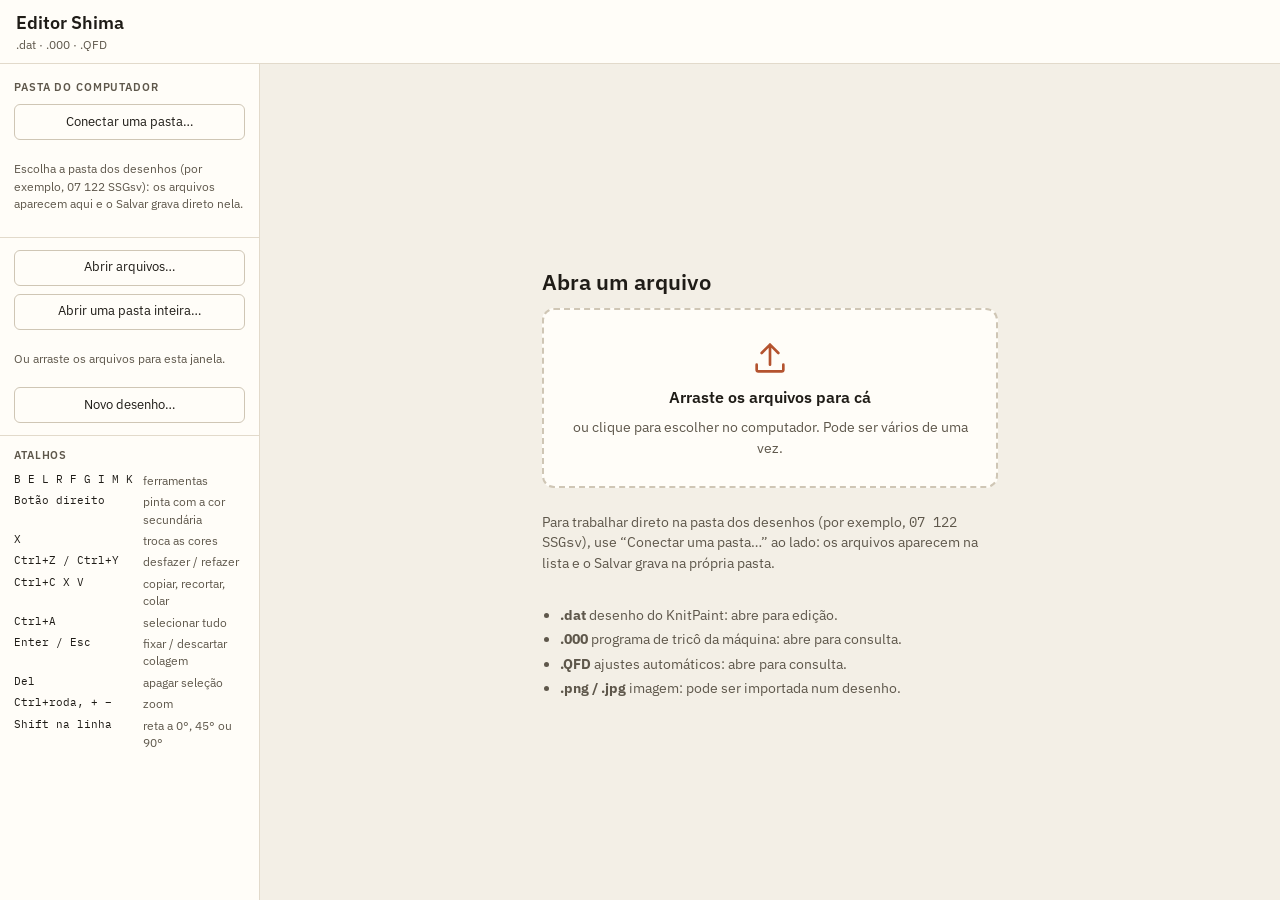
==== Editor Shima.html @ 0fc2a362 "Editor: gola V, frente do cardigã, erros no Verificar e o resto do protótipo - Gola V: a frente se d" ====
<!doctype html>
<!-- Gerado por simulador/gerar_editor_portatil.py a partir de simulador/static/editor.*. Não edite à mão. -->
<html lang="pt-BR">
<head>
<meta charset="utf-8">
<meta name="viewport" content="width=device-width, initial-scale=1">
<title>Editor Shima</title>
<link rel="preconnect" href="https://fonts.googleapis.com">
<link rel="stylesheet" href="https://fonts.googleapis.com/css2?family=IBM+Plex+Mono:wght@400;500&family=IBM+Plex+Sans:wght@400;500;600&display=swap">
<style>
:root {
  --bg: #F3EFE6;
  --card: #FFFDF8;
  --linha: #E2DACB;
  --tinta: #1F1C17;
  --suave: #5E574B;
  --faixa: #F6F2EA;
  --botao-borda: #CFC6B5;
  --destaque: #B4532F;
  --destaque-texto: #FFFFFF;
  --destaque-fundo: rgba(180, 83, 47, 0.12);
  --mesa: #2B2824;
  --erro: #9A3F2B;
  --ok: #3F7D4E;
  --marca: rgba(214, 140, 30, 0.45);
  --alerta: #94650A;
  color-scheme: light;
}

@media (prefers-color-scheme: dark) {
  :root:not([data-theme="light"]) {
    --bg: #161412;
    --card: #211E1B;
    --linha: #3A352F;
    --tinta: #F1ECE3;
    --suave: #B5AC9D;
    --faixa: #2A2622;
    --botao-borda: #4A443C;
    --destaque: #E0775E;
    --destaque-texto: #1A0F0B;
    --destaque-fundo: rgba(224, 119, 94, 0.16);
    --mesa: #0E0D0C;
    --erro: #F08A70;
    --ok: #6DBB7F;
    --marca: rgba(240, 180, 80, 0.4);
    --alerta: #F2C94C;
    color-scheme: dark;
  }
}

:root[data-theme="dark"] {
  --bg: #161412;
  --card: #211E1B;
  --linha: #3A352F;
  --tinta: #F1ECE3;
  --suave: #B5AC9D;
  --faixa: #2A2622;
  --botao-borda: #4A443C;
  --destaque: #E0775E;
  --destaque-texto: #1A0F0B;
  --destaque-fundo: rgba(224, 119, 94, 0.16);
  --mesa: #0E0D0C;
  --erro: #F08A70;
  --ok: #6DBB7F;
  --marca: rgba(240, 180, 80, 0.4);
  --alerta: #F2C94C;
  color-scheme: dark;
}

* { box-sizing: border-box; }

html, body { height: 100%; }

body {
  margin: 0;
  background: var(--bg);
  color: var(--tinta);
  font: 14px/1.45 "IBM Plex Sans", system-ui, sans-serif;
}

h1, h2, h3 { margin: 0; }
code, .mono { font-family: "IBM Plex Mono", ui-monospace, monospace; }
.suave { color: var(--suave); }
.pequeno { font-size: 12px; }
.escondido { position: absolute; width: 1px; height: 1px; opacity: 0; pointer-events: none; }
[hidden] { display: none !important; }

.app { display: flex; flex-direction: column; height: 100vh; min-height: 560px; }

/* ---------- topo ---------- */

.topo {
  display: flex;
  flex-wrap: wrap;
  align-items: center;
  gap: 12px 20px;
  padding: 10px 16px;
  background: var(--card);
  border-bottom: 1px solid var(--linha);
}
.marca { display: flex; flex-direction: column; }
.marca h1 { font-size: 18px; font-weight: 600; }
.marca .suave { font-size: 12px; }
.abas { display: flex; gap: 4px; flex: 1 1 320px; min-width: 0; overflow-x: auto; }
.aba { display: flex; align-items: stretch; border: 1px solid var(--linha); border-radius: 6px; background: var(--faixa); flex: 0 0 auto; }
.aba.ativa { background: var(--card); border-color: var(--destaque); box-shadow: inset 0 -2px 0 var(--destaque); }
.aba-nome, .aba-fechar { background: none; border: 0; color: inherit; font: inherit; cursor: pointer; }
.aba-nome { display: flex; align-items: center; gap: 6px; padding: 6px 4px 6px 10px; min-height: 36px; font-size: 13px; }
.aba-fechar { padding: 0 10px; font-size: 16px; color: var(--suave); border-radius: 0 6px 6px 0; }
.aba-fechar:hover { color: var(--erro); }
.modificado { color: var(--destaque); }
.acoes { display: flex; flex-wrap: wrap; gap: 6px; }
.link-simulador { color: var(--suave); }

/* ---------- botões e campos ---------- */

.botao {
  display: inline-flex;
  align-items: center;
  justify-content: center;
  gap: 6px;
  min-height: 36px;
  padding: 0 12px;
  background: var(--card);
  color: var(--tinta);
  border: 1px solid var(--botao-borda);
  border-radius: 6px;
  font: inherit;
  font-size: 13px;
  cursor: pointer;
  text-align: center;
}
.botao:hover:not(:disabled) { border-color: var(--tinta); }
.botao:disabled { opacity: 0.45; cursor: default; }
.botao.principal { background: var(--destaque); border-color: var(--destaque); color: var(--destaque-texto); font-weight: 600; }
.botao.largo { width: 100%; }
.botao.pequeno { min-height: 30px; padding: 0 8px; }
.botao.icone { width: 36px; padding: 0; font-size: 18px; }
.botao svg, .ferramenta svg, .botao.icone svg { width: 18px; height: 18px; fill: none; stroke: currentColor; stroke-width: 1.8; stroke-linecap: round; stroke-linejoin: round; }
:focus-visible { outline: 2px solid var(--destaque); outline-offset: 2px; }

input[type="number"], input[type="text"], select {
  min-height: 34px;
  padding: 0 8px;
  background: var(--card);
  color: var(--tinta);
  border: 1px solid var(--botao-borda);
  border-radius: 6px;
  font: inherit;
}
input[type="number"] { width: 100%; font-family: "IBM Plex Mono", monospace; }
input[type="color"] { width: 100%; height: 34px; padding: 2px; border: 1px solid var(--botao-borda); border-radius: 6px; background: var(--card); }
input[type="checkbox"] { width: 16px; height: 16px; accent-color: var(--destaque); }
.campo { display: flex; flex-direction: column; gap: 4px; font-size: 12px; color: var(--suave); flex: 1 1 0; min-width: 0; }
.campo-linha { flex: none; flex-direction: row; align-items: center; gap: 8px; margin: 2px 0; }
.campo-check { display: flex; align-items: center; gap: 8px; font-size: 13px; margin-top: 8px; }
.linha-campos { display: flex; gap: 8px; flex-wrap: wrap; }
.link { background: none; border: 0; padding: 0; color: var(--destaque); font: inherit; text-decoration: underline; cursor: pointer; }

/* ---------- corpo ---------- */

.corpo {
  flex: 1 1 auto;
  min-height: 0;
  display: grid;
  grid-template-columns: 260px minmax(0, 1fr);
}
.corpo.com-painel { grid-template-columns: 260px minmax(0, 1fr) 300px; }

.lateral, .painel {
  overflow-y: auto;
  background: var(--card);
  padding: 4px 0;
}
.lateral { border-right: 1px solid var(--linha); }
.painel { border-left: 1px solid var(--linha); }
.grupo { padding: 12px 14px; border-bottom: 1px solid var(--linha); display: flex; flex-direction: column; gap: 8px; }
.grupo:last-child { border-bottom: 0; }
.titulo-grupo { display: flex; align-items: center; justify-content: space-between; gap: 8px; }
.rotulo { font-size: 11px; font-weight: 600; letter-spacing: 0.08em; text-transform: uppercase; color: var(--suave); }
.rotulo .mono { text-transform: none; letter-spacing: 0; color: var(--tinta); }
.sub { font-size: 13px; font-weight: 600; margin-top: 8px; }

.lista-pasta { list-style: none; margin: 0; padding: 0; display: flex; flex-direction: column; gap: 2px; }
.arquivo {
  width: 100%;
  display: grid;
  grid-template-columns: auto minmax(0, 1fr);
  gap: 2px 8px;
  align-items: center;
  padding: 6px 8px;
  background: none;
  border: 1px solid transparent;
  border-radius: 6px;
  color: inherit;
  font: inherit;
  text-align: left;
  cursor: pointer;
}
.arquivo:hover { background: var(--faixa); }
.arquivo.ativo { background: var(--destaque-fundo); border-color: var(--destaque); }
.arquivo-nome { font-size: 12px; overflow-wrap: anywhere; }
.arquivo-tamanho { grid-column: 2; font-size: 11px; }
.tipo {
  font-size: 10px;
  font-weight: 600;
  text-transform: uppercase;
  letter-spacing: 0.05em;
  padding: 1px 6px;
  border-radius: 4px;
  background: var(--faixa);
  border: 1px solid var(--linha);
  color: var(--suave);
  white-space: nowrap;
}
.tipo-dat { color: var(--destaque); border-color: var(--destaque); }
.tipo-programa, .tipo-ajustes { color: var(--ok); border-color: var(--ok); }

.atalhos { display: grid; grid-template-columns: auto 1fr; gap: 4px 10px; margin: 0; font-size: 12px; }
.atalhos dt { font-family: "IBM Plex Mono", monospace; font-size: 11px; color: var(--tinta); }
.atalhos dd { margin: 0; color: var(--suave); }

.principal { min-width: 0; min-height: 0; display: flex; flex-direction: column; }

.vazio { margin: auto; max-width: 520px; padding: 32px; display: flex; flex-direction: column; gap: 10px; }
.vazio h2 { font-size: 22px; font-weight: 600; }
.formatos { margin: 8px 0 0; padding-left: 18px; display: flex; flex-direction: column; gap: 4px; }
.area-soltar {
  display: flex;
  flex-direction: column;
  align-items: center;
  justify-content: center;
  gap: 8px;
  min-height: 180px;
  padding: 24px;
  border: 2px dashed var(--botao-borda);
  border-radius: 12px;
  background: var(--card);
  color: var(--destaque);
  text-align: center;
  cursor: pointer;
}
.area-soltar:hover { border-color: var(--destaque); }
.area-soltar strong { color: var(--tinta); font-size: 16px; font-weight: 600; }

/* ---------- área de desenho ---------- */

.area-dat { flex: 1 1 auto; min-height: 0; display: flex; flex-direction: column; }
.barra {
  display: flex;
  flex-wrap: wrap;
  align-items: center;
  gap: 6px;
  padding: 8px 12px;
  background: var(--card);
  border-bottom: 1px solid var(--linha);
}
.ferramentas { display: flex; flex-wrap: wrap; gap: 2px; }
.ferramenta {
  width: 38px;
  height: 38px;
  display: inline-flex;
  align-items: center;
  justify-content: center;
  background: none;
  border: 1px solid transparent;
  border-radius: 6px;
  color: var(--suave);
  cursor: pointer;
}
.ferramenta:hover { color: var(--tinta); background: var(--faixa); }
.ferramenta[aria-pressed="true"] { color: var(--destaque); border-color: var(--destaque); background: var(--destaque-fundo); }
.ferramenta svg { width: 20px; height: 20px; }
.campo-barra { display: inline-flex; align-items: center; gap: 6px; font-size: 13px; color: var(--suave); }
.separador { width: 1px; height: 24px; background: var(--linha); margin: 0 4px; }

.area-janela { flex: 1 1 auto; min-height: 0; display: grid; grid-template-columns: 34px minmax(0, 1fr); grid-template-rows: minmax(0, 1fr) 18px; background: var(--faixa); }
.janela { position: relative; grid-column: 2; grid-row: 1; min-height: 0; min-width: 0; overflow: auto; background: var(--mesa); }
.regua { display: block; width: 100%; height: 100%; }
.regua-carreiras { grid-column: 1; grid-row: 1; border-right: 1px solid var(--linha); }
.regua-agulhas { grid-column: 2; grid-row: 2; border-top: 1px solid var(--linha); }
.regua-canto { grid-column: 1; grid-row: 2; }
.folha { position: relative; margin: 24px; box-shadow: 0 0 0 1px rgba(255, 255, 255, 0.18), 0 6px 24px rgba(0, 0, 0, 0.35); }
.folha::after { content: ""; position: absolute; right: -24px; bottom: -24px; width: 1px; height: 1px; }
#tela { display: block; image-rendering: pixelated; image-rendering: crisp-edges; cursor: crosshair; touch-action: none; }
#tela[data-ferramenta="selecao"] { cursor: default; }
#tela[data-ferramenta="conta-gotas"] { cursor: copy; }
.grade {
  position: absolute;
  inset: 0;
  pointer-events: none;
  background-image:
    linear-gradient(to right, rgba(0, 0, 0, 0.28) 1px, transparent 1px),
    linear-gradient(to bottom, rgba(0, 0, 0, 0.28) 1px, transparent 1px),
    linear-gradient(to right, rgba(0, 0, 0, 0.6) 1px, transparent 1px),
    linear-gradient(to bottom, rgba(0, 0, 0, 0.6) 1px, transparent 1px);
  background-position: left bottom; /* conta as carreiras de baixo para cima, como a máquina */
}
.caixa-selecao, .caixa-flutuante { position: absolute; pointer-events: none; }
.caixa-selecao {
  outline: 1px solid #FFFFFF;
  box-shadow: 0 0 0 1px #000000;
  background: rgba(255, 255, 255, 0.08);
  animation: piscar 1.2s steps(2) infinite;
}
.caixa-flutuante { outline: 2px dashed #FFD34D; box-shadow: 0 0 0 2px #000000; }
.simbolos { position: absolute; left: 0; top: 0; pointer-events: none; }
.contorno-linha { position: absolute; pointer-events: none; outline: 2px solid var(--destaque); box-shadow: 0 0 0 3px rgba(0, 0, 0, 0.55); }
#tela[data-ferramenta="carimbo"] { cursor: cell; }
@keyframes piscar { 50% { outline-color: #000000; box-shadow: 0 0 0 1px #FFFFFF; } }
@media (prefers-reduced-motion: reduce) { .caixa-selecao { animation: none; } }

.status {
  display: flex;
  flex-wrap: wrap;
  gap: 4px 18px;
  padding: 6px 12px;
  background: var(--card);
  border-top: 1px solid var(--linha);
  font-size: 12px;
  color: var(--suave);
}
.status-direita { margin-left: auto; }

/* ---------- painel de cores ---------- */

.cores-atuais { display: flex; align-items: center; justify-content: space-between; gap: 8px; }
.cor-atual { display: flex; align-items: center; gap: 8px; }
.amostra { display: inline-block; width: 18px; height: 18px; border-radius: 4px; border: 1px solid var(--botao-borda); flex: 0 0 auto; }
.amostra.grande { width: 34px; height: 34px; border: 2px solid var(--tinta); }
.cores-uso { list-style: none; margin: 0; padding: 0; display: flex; flex-direction: column; gap: 1px; max-height: 280px; overflow-y: auto; }
.cor-uso {
  width: 100%;
  display: grid;
  grid-template-columns: auto 32px 1fr auto;
  align-items: center;
  gap: 8px;
  padding: 4px 6px;
  background: none;
  border: 1px solid transparent;
  border-radius: 6px;
  color: inherit;
  font: inherit;
  font-size: 12px;
  cursor: pointer;
  text-align: left;
}
.cor-uso:hover { background: var(--faixa); }
.cor-uso.primaria { border-color: var(--destaque); background: var(--destaque-fundo); }
.cor-uso.secundaria { border-style: dashed; border-color: var(--suave); }
.cor-uso .numero { font-weight: 500; }
.cor-uso .contagem { color: var(--suave); }
.cor-uso { grid-template-columns: auto 32px minmax(0, 1fr) auto; }
.nome-cor { overflow: hidden; text-overflow: ellipsis; white-space: nowrap; }
.nome-cor.sugestao { color: var(--suave); font-style: italic; }
.lista-opcoes { display: flex; flex-direction: column; gap: 8px; }
.tabela-opcoes { font-size: 12px; }
.tabela-opcoes caption { text-align: left; font-size: 11px; font-weight: 600; color: var(--suave); padding-bottom: 2px; }
.tabela-opcoes th, .tabela-opcoes td { padding: 3px 6px; }
.paleta-completa summary { cursor: pointer; font-size: 13px; padding: 4px 0; }
.grade-paleta { display: grid; grid-template-columns: repeat(16, minmax(0, 1fr)); gap: 1px; margin-top: 6px; }
.celula-paleta { aspect-ratio: 1; border: 0; padding: 0; border-radius: 1px; cursor: pointer; opacity: 0.55; }
.celula-paleta.usada { opacity: 1; }
.celula-paleta.primaria { outline: 2px solid var(--tinta); outline-offset: 1px; position: relative; z-index: 1; opacity: 1; }
.botoes-grade { display: grid; grid-template-columns: repeat(2, minmax(0, 1fr)); gap: 6px; }
.info { display: grid; grid-template-columns: auto 1fr; gap: 4px 12px; margin: 4px 0 0; font-size: 12px; }
.info dt { color: var(--suave); }
.info dd { margin: 0; overflow-wrap: anywhere; }
.info.grande { font-size: 14px; gap: 8px 20px; max-width: 640px; }

/* ---------- inspetor ---------- */

.inspetor { flex: 1 1 auto; min-height: 0; overflow: auto; padding: 20px 24px; display: flex; flex-direction: column; gap: 14px; }
.inspetor > * { flex-shrink: 0; }
.cabecalho-inspetor { display: flex; flex-direction: column; gap: 4px; }
.cabecalho-inspetor h2 { font-size: 18px; font-weight: 500; }
.guias { display: flex; flex-wrap: wrap; gap: 4px; border-bottom: 1px solid var(--linha); }
.guia {
  min-height: 38px;
  padding: 0 14px;
  background: none;
  border: 0;
  border-bottom: 2px solid transparent;
  color: var(--suave);
  font: inherit;
  cursor: pointer;
}
.guia[aria-selected="true"] { color: var(--tinta); border-bottom-color: var(--destaque); font-weight: 500; }
.tabela-rolavel { overflow: auto; max-height: 420px; border: 1px solid var(--linha); border-radius: 6px; background: var(--card); }
.tabela-rolavel.alta { max-height: 62vh; }
.tabela { border-collapse: collapse; width: 100%; font-size: 13px; }
.tabela th, .tabela td { padding: 5px 10px; text-align: left; border-bottom: 1px solid var(--linha); vertical-align: top; }
.tabela thead th { position: sticky; top: 0; background: var(--faixa); font-size: 12px; color: var(--suave); font-weight: 600; z-index: 1; }
.tabela tbody th { color: var(--suave); font-weight: 400; }
.tabela tr.selecionada td, .tabela tr.selecionada th { background: var(--destaque-fundo); }
.tabela tr.diferente th { color: var(--destaque); font-weight: 600; }
.tabela-hex { font-size: 12px; }
.tabela-hex td.hex { white-space: nowrap; }
.tabela-hex td.texto { white-space: pre; color: var(--suave); }
mark { background: var(--marca); color: inherit; border-radius: 2px; }
.previa { overflow: auto; background: var(--mesa); padding: 16px; border-radius: 6px; }
.previa img { display: block; max-width: none; image-rendering: pixelated; }
.acoes-inspetor { display: flex; gap: 8px; }

/* ---------- diálogos e avisos ---------- */

dialog { border: 1px solid var(--linha); border-radius: 10px; padding: 0; background: var(--card); color: var(--tinta); max-width: min(520px, calc(100vw - 32px)); }
dialog::backdrop { background: rgba(0, 0, 0, 0.45); }
.dialogo { display: flex; flex-direction: column; gap: 12px; padding: 20px; }
.dialogo h2 { font-size: 18px; font-weight: 600; }
.botoes-dialogo { display: flex; flex-wrap: wrap; justify-content: flex-end; align-items: center; gap: 8px; margin-top: 4px; }
.etapa-dialogo { margin-right: auto; font-size: 12px; color: var(--suave); }
.num-etapa { display: inline-flex; align-items: center; justify-content: center; min-width: 18px; height: 18px; margin-right: 6px; padding: 0 4px; border-radius: 9px; background: var(--faixa); border: 1px solid var(--botao-borda); font-size: 10px; font-weight: 600; vertical-align: 1px; }
.texto-dialogo { margin: 0; font-size: 15px; max-width: 46ch; }

/* ---------- recursos para desenvolver o modelo ---------- */

dialog.largo { width: min(1040px, calc(100vw - 32px)); max-width: min(1040px, calc(100vw - 32px)); max-height: calc(100vh - 32px); }
dialog.largo .dialogo { max-height: calc(100vh - 34px); overflow: auto; }
.colunas-dialogo { display: grid; grid-template-columns: minmax(0, 1fr) minmax(0, 1fr); gap: 16px 24px; align-items: start; }
.colunas-dialogo.colunas-estreita { grid-template-columns: minmax(0, 260px) minmax(0, 1fr); }
.colunas-dialogo.colunas-agulhas { grid-template-columns: minmax(0, 0.85fr) minmax(0, 1.15fr); }
#verificar-agulhas { max-width: 660px; aspect-ratio: 660 / 356; }
.coluna { display: flex; flex-direction: column; gap: 10px; min-width: 0; }
.coluna > .sub:first-child { margin-top: 0; }
.campo-curto { max-width: 360px; }
textarea { min-height: 64px; padding: 6px 8px; background: var(--card); color: var(--tinta); border: 1px solid var(--botao-borda); border-radius: 6px; font: inherit; font-family: "IBM Plex Mono", monospace; resize: vertical; }
details > summary { cursor: pointer; }
.quadro { background: var(--mesa); border-radius: 8px; padding: 10px; overflow: auto; max-height: 56vh; }
.quadro.alto { max-height: 64vh; }
.quadro canvas { display: block; margin: 0 auto; image-rendering: pixelated; image-rendering: crisp-edges; }
.controles { display: flex; flex-wrap: wrap; align-items: center; gap: 6px; }
.legenda { list-style: none; margin: 0; padding: 0; display: flex; flex-wrap: wrap; gap: 4px 14px; font-size: 12px; color: var(--suave); }
.legenda li { display: inline-flex; align-items: center; gap: 6px; }
.legenda .amostra { width: 12px; height: 12px; border-radius: 3px; }

.chips { display: flex; flex-wrap: wrap; gap: 4px; }
.chip {
  min-height: 30px;
  padding: 0 10px;
  background: var(--card);
  color: var(--suave);
  border: 1px solid var(--botao-borda);
  border-radius: 15px;
  font: inherit;
  font-size: 12px;
  cursor: pointer;
}
.chip:hover { color: var(--tinta); border-color: var(--tinta); }
.chip[aria-pressed="true"] { color: var(--destaque); border-color: var(--destaque); background: var(--destaque-fundo); }

.motivos { display: grid; grid-template-columns: repeat(2, minmax(0, 1fr)); gap: 6px; }
.item-motivo { position: relative; display: flex; min-width: 0; }
.motivo {
  flex: 1 1 auto;
  display: flex;
  flex-direction: column;
  align-items: center;
  gap: 4px;
  padding: 8px 6px 6px;
  background: var(--faixa);
  border: 1px solid var(--linha);
  border-radius: 8px;
  color: inherit;
  font: inherit;
  font-size: 12px;
  cursor: pointer;
  min-width: 0;
}
.motivo:hover { border-color: var(--tinta); }
.motivo[aria-pressed="true"] { border-color: var(--destaque); background: var(--destaque-fundo); }
.motivo canvas { display: block; max-width: 100%; image-rendering: pixelated; image-rendering: crisp-edges; }
.motivo .nome-motivo { max-width: 100%; overflow: hidden; text-overflow: ellipsis; white-space: nowrap; }
.motivo .tamanho-motivo { max-width: 100%; font-size: 11px; color: var(--suave); text-align: center; overflow-wrap: anywhere; }
.apagar-motivo { position: absolute; top: 2px; right: 2px; width: 24px; height: 24px; border: 0; border-radius: 4px; background: none; color: var(--suave); font-size: 15px; cursor: pointer; }
.apagar-motivo:hover { color: var(--erro); background: var(--card); }
.lista-simbolos { list-style: none; margin: 6px 0 0; padding: 0; display: grid; grid-template-columns: repeat(2, minmax(0, 1fr)); gap: 4px 8px; font-size: 12px; }
.lista-simbolos li { display: flex; align-items: center; gap: 6px; }
.lista-simbolos canvas { flex: 0 0 auto; border-radius: 3px; }

.uma-linha { display: flex; flex-direction: column; gap: 8px; }
.faixas { list-style: none; margin: 0; padding: 0; display: flex; flex-direction: column; gap: 2px; max-height: 220px; overflow-y: auto; border: 1px solid var(--linha); border-radius: 6px; }
.faixa {
  width: 100%;
  display: flex;
  justify-content: space-between;
  gap: 8px;
  padding: 5px 8px;
  background: none;
  border: 0;
  border-bottom: 1px solid var(--linha);
  color: inherit;
  font: inherit;
  font-size: 12px;
  text-align: left;
  cursor: pointer;
}
.faixas li:last-child .faixa { border-bottom: 0; }
.faixa:hover { background: var(--faixa); }
.faixa.escolhida { background: var(--destaque-fundo); }
.faixa .valor-faixa { font-family: "IBM Plex Mono", monospace; color: var(--tinta); font-weight: 500; text-align: right; }
.faixas .vazio-faixas { padding: 6px 8px; font-size: 12px; color: var(--suave); }
.pintar-linha { display: flex; flex-direction: column; gap: 8px; }

.medidas { display: flex; flex-direction: column; gap: 6px; }
.medida { display: grid; grid-template-columns: minmax(0, 1fr) 96px; align-items: center; gap: 4px 10px; font-size: 13px; }
.medida .pontos { grid-column: 1 / -1; font-size: 11px; color: var(--suave); margin-top: -4px; }
.passos { margin: 0; padding-left: 20px; display: flex; flex-direction: column; gap: 6px; font-size: 13px; }
.passos .onde { font-family: "IBM Plex Mono", monospace; font-size: 12px; color: var(--suave); }
.passos .passo-aviso { color: var(--erro); }
.codigos-forma .campo { flex: 1 1 120px; }
.campos-forma { display: grid; grid-template-columns: repeat(2, minmax(0, 1fr)); gap: 8px; }
.campos-forma .unidade { font-size: 11px; color: var(--suave); }
.campos-forma .ajustado input { border-color: var(--destaque); background: var(--destaque-fundo); }

.campos-gerar { display: flex; flex-direction: column; gap: 8px; }
.resultado { display: flex; flex-direction: column; gap: 6px; font-size: 13px; }
.resultado p { margin: 0; }
.cores-area { display: flex; flex-wrap: wrap; gap: 4px 10px; font-size: 12px; }
.cores-area span { display: inline-flex; align-items: center; gap: 4px; }
.alerta { color: var(--erro); font-weight: 500; }
.ok-texto { color: var(--ok); font-weight: 500; }

.itens-verificacao { list-style: none; margin: 0; padding: 0; display: flex; flex-direction: column; gap: 8px; max-height: 54vh; overflow-y: auto; }
.item-verificacao { display: flex; flex-direction: column; gap: 4px; padding: 8px 10px; background: var(--faixa); border: 1px solid var(--linha); border-left: 4px solid var(--suave); border-radius: 6px; font-size: 13px; }
.item-verificacao p { margin: 0; }
.item-verificacao .nivel { font-size: 10px; font-weight: 600; letter-spacing: 0.08em; color: var(--suave); }
.item-verificacao.nivel-erro { border-left-color: var(--erro); }
.item-verificacao.nivel-erro .nivel { color: var(--erro); }
.item-verificacao.nivel-aviso { border-left-color: var(--alerta); }
.item-verificacao.nivel-aviso .nivel { color: var(--alerta); }
.item-verificacao.nivel-info { border-left-color: var(--ok); }
.item-verificacao.nivel-info .nivel { color: var(--ok); }
.item-verificacao .onde { font-family: "IBM Plex Mono", monospace; font-size: 12px; color: var(--suave); }
.item-verificacao .controles { margin-top: 2px; }

.fios { display: flex; flex-direction: column; gap: 6px; }
.fio { display: grid; grid-template-columns: 52px minmax(0, 1fr); align-items: center; gap: 8px; font-size: 13px; }
.campos-ficha { display: grid; grid-template-columns: repeat(2, minmax(0, 1fr)); gap: 8px; }
.tabela-pecas td, .tabela-pecas th { font-size: 12px; }

/* processamento, pacotes, esquema e o resto do que veio do protótipo */
.colunas-dialogo.colunas-passos { grid-template-columns: minmax(0, 210px) minmax(0, 1fr); }
.passos-processamento { list-style: none; margin: 0; padding: 0; display: flex; flex-direction: column; gap: 4px; }
.passo-proc {
  width: 100%;
  display: grid;
  grid-template-columns: 26px minmax(0, 1fr);
  gap: 0 8px;
  align-items: center;
  padding: 6px 8px;
  background: none;
  border: 1px solid var(--linha);
  border-radius: 8px;
  color: inherit;
  font: inherit;
  text-align: left;
  cursor: pointer;
}
.passo-proc:hover { border-color: var(--tinta); }
.passo-proc[aria-current="step"] { border-color: var(--destaque); background: var(--destaque-fundo); }
.marca-passo { grid-row: span 2; width: 24px; height: 24px; display: inline-flex; align-items: center; justify-content: center; border-radius: 12px; background: var(--faixa); border: 1px solid var(--botao-borda); font-size: 11px; font-weight: 600; }
.passo-proc.ok .marca-passo { background: var(--ok); border-color: var(--ok); color: #FFFFFF; }
.passo-proc.falta .marca-passo { background: var(--alerta); border-color: var(--alerta); color: #FFFFFF; }
.passo-proc.rodando .marca-passo { background: var(--destaque); border-color: var(--destaque); color: var(--destaque-texto); }
.nome-passo { font-size: 13px; font-weight: 500; }
.info-passo { font-size: 11px; color: var(--suave); }
.conteudo-passo { display: flex; flex-direction: column; gap: 8px; }
.tabela input[type="text"], .tabela input[type="number"], .tabela select { min-height: 30px; width: 100%; min-width: 56px; }
.tabela input[type="color"] { height: 30px; min-width: 44px; }
.tabela-rolavel.baixa { max-height: 220px; }
.log-processamento { list-style: none; margin: 0; padding: 8px 10px; display: flex; flex-direction: column; gap: 2px; background: var(--faixa); border: 1px solid var(--linha); border-radius: 6px; font-family: "IBM Plex Mono", monospace; font-size: 12px; }
.log-processamento .ok-texto, .log-processamento .alerta { font-weight: 500; }
#processar-conteudo .falta { border-color: var(--alerta); box-shadow: inset 0 0 0 1px var(--alerta); }
.barra-progresso { height: 8px; background: var(--faixa); border: 1px solid var(--linha); border-radius: 4px; overflow: hidden; }
.barra-progresso span { display: block; height: 100%; background: var(--destaque); transition: width 0.15s linear; }
@media (prefers-reduced-motion: reduce) { .barra-progresso span { transition: none; } }
.onde-usado { display: inline-block; white-space: nowrap; }

.todas-linhas { display: flex; flex-direction: column; gap: 3px; }
.todas-linhas .grupo-linhas { display: grid; grid-template-columns: 18px repeat(10, minmax(0, 1fr)); gap: 2px; align-items: center; }
.todas-linhas .lado { font-family: "IBM Plex Mono", monospace; font-size: 11px; color: var(--suave); }
.linha-op {
  position: relative;
  min-height: 26px;
  padding: 0;
  background: var(--card);
  border: 1px solid var(--linha);
  border-radius: 4px;
  color: var(--suave);
  font: inherit;
  font-family: "IBM Plex Mono", monospace;
  font-size: 11px;
  cursor: pointer;
}
.linha-op:disabled { opacity: 0.35; cursor: default; }
.linha-op.usada { color: var(--tinta); font-weight: 600; }
.linha-op.usada::after { content: ""; position: absolute; top: 2px; right: 2px; width: 5px; height: 5px; border-radius: 3px; background: var(--destaque); }
.linha-op[aria-pressed="true"] { border-color: var(--destaque); background: var(--destaque-fundo); color: var(--destaque); }

.esquema { margin: 0; display: flex; flex-direction: column; gap: 6px; }
.esquema svg { display: block; width: 100%; max-width: 440px; height: auto; max-height: 380px; margin: 0 auto; }
.esquema .contorno { fill: var(--faixa); stroke: var(--destaque); stroke-width: 2; stroke-linejoin: round; }
.esquema .cota { stroke: var(--suave); stroke-width: 1; }
.esquema .linha-barra { stroke: var(--suave); stroke-width: 1; stroke-dasharray: 4 4; }
.esquema .contorno-espelho { fill: none; stroke: var(--suave); stroke-width: 1.5; stroke-dasharray: 5 4; stroke-linejoin: round; }
.esquema .linha-abertura { stroke: var(--destaque); stroke-width: 1.5; stroke-dasharray: 6 3; }
.esquema text.pequeno { font-size: 11px; }
.esquema text.suave { fill: var(--suave); }
.dica-estilo { margin: 0; padding: 8px 10px; background: var(--destaque-fundo); border-left: 3px solid var(--destaque); border-radius: 4px; font-size: 13px; line-height: 1.5; }
.arquivos-programa { list-style: none; margin: 0; padding: 0; display: flex; flex-direction: column; gap: 6px; }
.arquivos-programa li { display: flex; flex-wrap: wrap; align-items: baseline; gap: 4px 10px; padding: 6px 8px; background: var(--faixa); border: 1px solid var(--linha); border-radius: 6px; font-size: 13px; }
.etiqueta-arquivo { font-size: 10px; font-weight: 600; letter-spacing: 0.08em; color: var(--ok); }
.etiqueta-arquivo.tipo-ajustes { color: var(--destaque); }
.esquema text { fill: var(--tinta); font-family: "IBM Plex Mono", monospace; font-size: 13px; }
.esquema text.destaque { fill: var(--destaque); }

.passo-forma { width: 100%; padding: 4px 6px; margin-left: -6px; background: none; border: 1px solid transparent; border-radius: 6px; color: inherit; font: inherit; text-align: left; cursor: pointer; }
.passo-forma:hover { border-color: var(--linha); }
.passo-forma[aria-pressed="true"] { border-color: var(--destaque); background: var(--destaque-fundo); }

.variantes { display: grid; grid-template-columns: repeat(2, minmax(0, 1fr)); gap: 6px; }
.item-variante { position: relative; display: flex; min-width: 0; }
.variante { flex: 1 1 auto; display: flex; flex-direction: column; align-items: flex-start; gap: 4px; padding: 6px 8px; background: var(--faixa); border: 1px solid var(--linha); border-radius: 8px; color: inherit; font: inherit; font-size: 12px; text-align: left; cursor: pointer; min-width: 0; }
.variante:hover { border-color: var(--tinta); }
.variante .amostras { display: flex; gap: 3px; }
.variante .amostras span { width: 16px; height: 16px; border-radius: 3px; border: 1px solid var(--botao-borda); }

.lista-arquivos, .checklist { list-style: none; margin: 0; padding: 0; display: flex; flex-direction: column; gap: 4px; font-size: 13px; }
.lista-arquivos label { display: grid; grid-template-columns: auto minmax(0, 1fr) auto; gap: 8px; align-items: center; }
.lista-arquivos .nome-arquivo { overflow-wrap: anywhere; }
.checklist li { display: grid; grid-template-columns: 22px minmax(0, 1fr) auto; gap: 8px; align-items: center; padding: 6px 8px; background: var(--faixa); border: 1px solid var(--linha); border-radius: 6px; }
.checklist .marca-check { width: 20px; height: 20px; display: inline-flex; align-items: center; justify-content: center; border-radius: 10px; font-size: 11px; font-weight: 600; background: var(--card); border: 1px solid var(--botao-borda); }
.checklist li.ok .marca-check { background: var(--ok); border-color: var(--ok); color: #FFFFFF; }
.checklist li.pendente .marca-check { background: var(--alerta); border-color: var(--alerta); color: #FFFFFF; }
.checklist small { display: block; color: var(--suave); font-size: 11px; }
.acoes-check { display: flex; flex-direction: column; align-items: flex-end; gap: 4px; }
.marca-manual { display: inline-flex; align-items: center; gap: 4px; font-size: 12px; color: var(--suave); cursor: pointer; white-space: nowrap; }
.celula-cor { display: inline-flex; align-items: center; gap: 6px; }
.nota-arquivo { margin: 0; padding: 10px 12px; background: var(--faixa); border: 1px solid var(--linha); border-radius: 8px; font-size: 13px; line-height: 1.5; }
.lista-trechos { display: flex; flex-direction: column; gap: 4px; }
.trecho { display: grid; grid-template-columns: 12px minmax(0, 1fr); gap: 2px 8px; align-items: center; width: 100%; padding: 6px 8px; background: none; border: 1px solid var(--linha); border-radius: 8px; color: inherit; font: inherit; text-align: left; cursor: pointer; }
.trecho:hover { border-color: var(--tinta); }
.trecho[aria-pressed="true"] { border-color: var(--destaque); background: var(--destaque-fundo); }
.trecho .amostra { width: 12px; height: 12px; border-radius: 3px; }
.trecho .titulo-trecho { display: flex; justify-content: space-between; gap: 6px; font-size: 13px; font-weight: 500; }
.trecho .titulo-trecho .mono { font-size: 12px; font-weight: 400; color: var(--suave); }
.trecho .codigos-trecho { grid-column: 2; font-size: 12px; color: var(--suave); }
[data-fio] .amostra { width: 12px; height: 12px; vertical-align: -1px; margin-left: 4px; }
[data-fio] .amostra:not([style]) { display: none; }
.link-linha { padding: 0; background: none; border: 0; color: var(--destaque); font: inherit; text-decoration: underline dotted; text-underline-offset: 2px; cursor: pointer; }
.ponto-guia { display: inline-block; width: 10px; height: 10px; border-radius: 5px; margin-right: 6px; vertical-align: middle; }

.aviso {
  position: fixed;
  right: 16px;
  bottom: 16px;
  max-width: min(440px, calc(100vw - 32px));
  padding: 10px 14px;
  background: var(--tinta);
  color: var(--bg);
  border-radius: 8px;
  box-shadow: 0 6px 24px rgba(0, 0, 0, 0.3);
  z-index: 10;
}
.aviso.erro { background: var(--erro); color: #FFFFFF; }
.soltar {
  position: fixed;
  inset: 0;
  display: flex;
  align-items: center;
  justify-content: center;
  background: rgba(0, 0, 0, 0.5);
  z-index: 20;
  pointer-events: none;
}
.soltar span { padding: 18px 28px; border: 2px dashed #FFFFFF; border-radius: 12px; color: #FFFFFF; font-size: 18px; }

/* ---------- telas menores ---------- */

@media (max-width: 1100px) {
  .corpo, .corpo.com-painel { grid-template-columns: 220px minmax(0, 1fr); }
  .painel { grid-column: 1 / -1; border-left: 0; border-top: 1px solid var(--linha); max-height: 40vh; }
}

@media (max-width: 760px) {
  .colunas-dialogo, .colunas-dialogo.colunas-estreita, .colunas-dialogo.colunas-agulhas, .colunas-dialogo.colunas-passos { grid-template-columns: minmax(0, 1fr); }
  .campos-ficha { grid-template-columns: minmax(0, 1fr); }
  .passos-processamento { display: grid; grid-template-columns: repeat(2, minmax(0, 1fr)); }
}

@media (max-width: 720px) {
  .app { height: auto; min-height: 100vh; }
  .corpo, .corpo.com-painel { display: flex; flex-direction: column; }
  .lateral { border-right: 0; border-bottom: 1px solid var(--linha); max-height: none; }
  .ajuda { display: none; }
  .area-janela { min-height: 60vh; }
  .painel { max-height: none; }
}
</style>
</head>
<body>
<div class="app">

<header class="topo">
  <div class="marca">
    <h1>Editor Shima</h1>
    <span class="suave">.dat · .000 · .QFD</span>
  </div>
  <nav class="abas" id="abas" aria-label="Arquivos abertos"></nav>
  <div class="acoes" id="acoes-dat" hidden>
    <button type="button" class="botao principal" id="btn-salvar" title="Ctrl+S">Salvar</button>
    <button type="button" class="botao" id="btn-salvar-como">Salvar como…</button>
    <button type="button" class="botao" id="btn-baixar">Baixar .dat</button>
    <button type="button" class="botao" id="btn-png">Exportar PNG</button>
  </div>
</header>

<div class="corpo">

<aside class="lateral" aria-label="Arquivos">
  <section class="grupo" id="grupo-pasta" hidden>
    <div class="titulo-grupo">
      <h2 class="rotulo">Pasta <span id="nome-pasta" class="mono"></span></h2>
      <button type="button" class="botao pequeno" id="btn-atualizar-pasta" aria-label="Atualizar a lista da pasta" title="Atualizar">
        <svg width="16" height="16" viewBox="0 0 24 24" fill="none" stroke="currentColor" stroke-width="2" stroke-linecap="round" stroke-linejoin="round" aria-hidden="true"><path d="M20 11a8 8 0 10-2.3 5.7M20 4v7h-7"/></svg>
      </button>
    </div>
    <ul class="lista-pasta" id="lista-pasta"></ul>
    <button type="button" class="botao largo" id="btn-abrir-todos">Abrir todos</button>
  </section>

  <section class="grupo" id="grupo-conectar">
    <h2 class="rotulo">Pasta do computador</h2>
    <button type="button" class="botao largo principal" id="btn-reconectar-pasta" hidden>Reconectar a pasta</button>
    <button type="button" class="botao largo" id="btn-conectar-pasta" hidden>Conectar uma pasta…</button>
    <p class="suave pequeno" id="texto-conectar"></p>
  </section>

  <section class="grupo">
    <label class="botao largo" for="entrada-arquivo">Abrir arquivos…</label>
    <input type="file" id="entrada-arquivo" class="escondido" multiple>
    <label class="botao largo" for="entrada-pasta">Abrir uma pasta inteira…</label>
    <input type="file" id="entrada-pasta" class="escondido" webkitdirectory multiple>
    <p class="suave pequeno">Ou arraste os arquivos para esta janela.</p>
    <button type="button" class="botao largo" id="btn-novo">Novo desenho…</button>
  </section>

  <section class="grupo ajuda">
    <h2 class="rotulo">Atalhos</h2>
    <dl class="atalhos">
      <dt>B E L R F G I M K</dt><dd>ferramentas</dd>
      <dt>Botão direito</dt><dd>pinta com a cor secundária</dd>
      <dt>X</dt><dd>troca as cores</dd>
      <dt>Ctrl+Z / Ctrl+Y</dt><dd>desfazer / refazer</dd>
      <dt>Ctrl+C X V</dt><dd>copiar, recortar, colar</dd>
      <dt>Ctrl+A</dt><dd>selecionar tudo</dd>
      <dt>Enter / Esc</dt><dd>fixar / descartar colagem</dd>
      <dt>Del</dt><dd>apagar seleção</dd>
      <dt>Ctrl+roda, + −</dt><dd>zoom</dd>
      <dt>Shift na linha</dt><dd>reta a 0°, 45° ou 90°</dd>
    </dl>
  </section>
</aside>

<main class="principal" id="principal">
  <div class="vazio" id="vazio">
    <h2>Abra um arquivo</h2>
    <label class="area-soltar" for="entrada-arquivo">
      <svg width="40" height="40" viewBox="0 0 24 24" fill="none" stroke="currentColor" stroke-width="1.6" stroke-linecap="round" stroke-linejoin="round" aria-hidden="true"><path d="M12 16V4M7 9l5-5 5 5M4 16v3a1 1 0 001 1h14a1 1 0 001-1v-3"/></svg>
      <strong>Arraste os arquivos para cá</strong>
      <span class="suave">ou clique para escolher no computador. Pode ser vários de uma vez.</span>
    </label>
    <p class="suave">Para trabalhar direto na pasta dos desenhos (por exemplo, <span class="mono">07 122 SSGsv</span>), use “Conectar uma pasta…” ao lado: os arquivos aparecem na lista e o Salvar grava na própria pasta.</p>
    <ul class="suave formatos">
      <li><strong>.dat</strong> desenho do KnitPaint: abre para edição.</li>
      <li><strong>.000</strong> programa de tricô da máquina: abre para consulta.</li>
      <li><strong>.QFD</strong> ajustes automáticos: abre para consulta.</li>
      <li><strong>.png / .jpg</strong> imagem: pode ser importada num desenho.</li>
    </ul>
  </div>

  <div class="area-dat" id="area-dat" hidden>
    <div class="barra" role="toolbar" aria-label="Ferramentas de desenho">
      <div class="ferramentas" id="ferramentas">
        <button type="button" class="ferramenta" data-ferramenta="lapis" aria-label="Lápis (B)" title="Lápis (B)"><svg viewBox="0 0 24 24" aria-hidden="true"><path d="M4 20l4-1L19 8l-3-3L5 16l-1 4zM14 7l3 3"/></svg></button>
        <button type="button" class="ferramenta" data-ferramenta="borracha" aria-label="Borracha (E)" title="Borracha: pinta com a cor de fundo (E)"><svg viewBox="0 0 24 24" aria-hidden="true"><path d="M8 20h12M4.5 15.5l9-9 6 6-7.5 7.5H9l-4.5-4.5z"/></svg></button>
        <button type="button" class="ferramenta" data-ferramenta="linha" aria-label="Linha (L)" title="Linha (L) — Shift trava o ângulo"><svg viewBox="0 0 24 24" aria-hidden="true"><path d="M5 19L19 5"/></svg></button>
        <button type="button" class="ferramenta" data-ferramenta="retangulo" aria-label="Retângulo (R)" title="Retângulo (R)"><svg viewBox="0 0 24 24" aria-hidden="true"><path d="M4 6h16v12H4z"/></svg></button>
        <button type="button" class="ferramenta" data-ferramenta="retangulo-cheio" aria-label="Retângulo cheio (F)" title="Retângulo cheio (F)"><svg viewBox="0 0 24 24" aria-hidden="true"><path d="M4 6h16v12H4z" fill="currentColor"/></svg></button>
        <button type="button" class="ferramenta" data-ferramenta="balde" aria-label="Balde de tinta (G)" title="Balde de tinta (G)"><svg viewBox="0 0 24 24" aria-hidden="true"><path d="M5 11l7-7 7 7-7 7-7-7zM5 11h14M20 16c0 1.7-.8 3-1.5 3S17 17.7 17 16s1.5-3 1.5-3 1.5 1.3 1.5 3z"/></svg></button>
        <button type="button" class="ferramenta" data-ferramenta="conta-gotas" aria-label="Conta-gotas (I)" title="Conta-gotas (I)"><svg viewBox="0 0 24 24" aria-hidden="true"><path d="M14.5 4.5l5 5-2.5 1-8 8H6v-3l8-8 .5-3zM12 8l4 4"/></svg></button>
        <button type="button" class="ferramenta" data-ferramenta="selecao" aria-label="Seleção (M)" title="Seleção (M) — arraste dentro dela para mover"><svg viewBox="0 0 24 24" aria-hidden="true"><path d="M4 8V4h4M16 4h4v4M20 16v4h-4M8 20H4v-4" /></svg></button>
        <button type="button" class="ferramenta" data-ferramenta="carimbo" aria-label="Carimbo de ponto (K)" title="Carimbo de ponto (K): põe o motivo da biblioteca com o canto de baixo à esquerda no clique"><svg viewBox="0 0 24 24" aria-hidden="true"><path d="M9 3h6v6l3 3v3H6v-3l3-3zM5 19h14v2H5z"/></svg></button>
      </div>
      <label class="campo-barra">Pincel
        <select id="tamanho-pincel">
          <option value="1">1 px</option><option value="2">2 px</option><option value="3">3 px</option>
          <option value="5">5 px</option><option value="7">7 px</option><option value="9">9 px</option>
        </select>
      </label>
      <div class="separador"></div>
      <button type="button" class="botao icone" id="btn-desfazer" aria-label="Desfazer (Ctrl+Z)" title="Desfazer (Ctrl+Z)"><svg viewBox="0 0 24 24" aria-hidden="true"><path d="M9 14L4 9l5-5M4 9h11a5 5 0 010 10h-3"/></svg></button>
      <button type="button" class="botao icone" id="btn-refazer" aria-label="Refazer (Ctrl+Y)" title="Refazer (Ctrl+Y)"><svg viewBox="0 0 24 24" aria-hidden="true"><path d="M15 14l5-5-5-5M20 9H9a5 5 0 000 10h3"/></svg></button>
      <div class="separador"></div>
      <button type="button" class="botao icone" id="btn-zoom-menos" aria-label="Diminuir zoom">−</button>
      <select id="zoom" aria-label="Zoom"></select>
      <button type="button" class="botao icone" id="btn-zoom-mais" aria-label="Aumentar zoom">+</button>
      <button type="button" class="botao" id="btn-ajustar">Ajustar</button>
      <label class="campo-barra"><input type="checkbox" id="mostrar-grade" checked> Grade</label>
      <label class="campo-barra" title="Desenha simétrico: no meio da seleção ou, sem seleção, no meio do desenho"><input type="checkbox" id="espelhado"> Espelhado</label>
      <label class="campo-barra" title="Mostra só a cor primária e apaga as outras, para achar onde ela aparece"><input type="checkbox" id="destacar-cor"> Destacar cor</label>
      <label class="campo-barra" title="Desenha o tipo de ponto de cada código (frente, atrás, tuck, sem seleção, mover) com zoom de 800% ou mais"><input type="checkbox" id="mostrar-simbolos"> Símbolos</label>
    </div>

    <div class="area-janela">
      <canvas class="regua regua-carreiras" id="regua-carreiras" aria-hidden="true" title="Carreiras, contadas de baixo para cima"></canvas>
      <div class="janela" id="janela">
        <div class="folha" id="folha">
          <canvas id="tela"></canvas>
          <div class="grade" id="grade" hidden></div>
          <canvas class="simbolos" id="simbolos" hidden></canvas>
          <div class="caixa-selecao" id="caixa-selecao" hidden></div>
          <div class="caixa-flutuante" id="caixa-flutuante" hidden></div>
          <div class="contorno-linha" id="contorno-linha" hidden></div>
        </div>
      </div>
      <span class="regua-canto" aria-hidden="true"></span>
      <canvas class="regua regua-agulhas" id="regua-agulhas" aria-hidden="true" title="Agulhas, contadas da esquerda"></canvas>
    </div>

    <footer class="status mono" id="status">
      <span id="status-posicao">—</span>
      <span id="status-selecao"></span>
      <span id="status-ferramenta"></span>
      <span class="status-direita" id="status-tamanho"></span>
    </footer>
  </div>

  <div class="inspetor" id="inspetor" hidden></div>
</main>

<aside class="painel" id="painel-dat" hidden aria-label="Cores e operações">
  <section class="grupo">
    <h2 class="rotulo">Cores</h2>
    <div class="cores-atuais">
      <div class="cor-atual">
        <span class="amostra grande" id="amostra-primaria"></span>
        <span class="pequeno">Primária <strong class="mono" id="numero-primaria"></strong></span>
      </div>
      <button type="button" class="botao icone" id="btn-trocar-cores" aria-label="Trocar cores (X)" title="Trocar cores (X)"><svg viewBox="0 0 24 24" aria-hidden="true"><path d="M7 7h12l-3-3M17 17H5l3 3"/></svg></button>
      <div class="cor-atual">
        <span class="amostra grande" id="amostra-secundaria"></span>
        <span class="pequeno">Secundária <strong class="mono" id="numero-secundaria"></strong></span>
      </div>
    </div>
    <div class="linha-campos">
      <label class="campo">Cor nº <input type="number" id="campo-primaria" min="0" max="255"></label>
      <label class="campo">Fundo / borracha <input type="number" id="campo-fundo" min="0" max="255"></label>
      <label class="campo">Cor na tela <input type="color" id="campo-rgb"></label>
    </div>
    <label class="campo"><span id="rotulo-nome-cor">Nome da cor</span> <input type="text" id="campo-nome-cor" maxlength="60" autocomplete="off"></label>
    <p class="suave pequeno">Os nomes com “?” são sugestões de referências públicas do KnitPaint e mudam entre versões: confira e escreva o seu.</p>
    <h3 class="sub">Em uso no desenho</h3>
    <p class="suave pequeno">Clique: primária · botão direito: secundária</p>
    <ul class="cores-uso" id="cores-uso"></ul>
    <details class="paleta-completa">
      <summary>Paleta completa (256 cores)</summary>
      <div class="grade-paleta" id="grade-paleta"></div>
    </details>
  </section>

  <section class="grupo">
    <h2 class="rotulo">Desenvolver o modelo</h2>
    <p class="suave pequeno">Em 10 etapas: o número de cada botão é a etapa. A 3 é o desenho aqui no editor e a 5, as linhas de opção abaixo.</p>
    <div class="botoes-grade">
      <button type="button" class="botao" data-recurso="modelo" title="Etapa 1: medidas em cm viram agulhas e carreiras pela densidade da amostra"><span class="num-etapa" aria-hidden="true">1</span>Modelo…</button>
      <button type="button" class="botao" data-recurso="forma" title="Etapa 2: diminuições, aumentos, arremates e malha parcial de cada peça"><span class="num-etapa" aria-hidden="true">2</span>Forma…</button>
      <button type="button" class="botao" data-recurso="gerar" title="Etapa 4: listras, losango (argyle), onça e logo"><span class="num-etapa" aria-hidden="true">4</span>Gerar padrão…</button>
      <button type="button" class="botao" data-recurso="jacquard" title="Etapa 4: fios soltos do jacquard e guia-fios da intarsia"><span class="num-etapa" aria-hidden="true">4</span>Jacquard e intarsia…</button>
      <button type="button" class="botao" data-recurso="desenvolver" title="Etapa 6: início, barra e final da peça e os blocos do economizador (R2) repetidos"><span class="num-etapa" aria-hidden="true">6</span>Pacotes e altura…</button>
      <button type="button" class="botao" data-recurso="processar" title="Etapa 7: máquina, guia-fios, ponto, puxador e velocidade"><span class="num-etapa" aria-hidden="true">7</span>Processar…</button>
      <button type="button" class="botao" data-recurso="verificar" title="Etapa 8: procura falhas antes de ir para a máquina e mostra as agulhas carreira a carreira"><span class="num-etapa" aria-hidden="true">8</span>Verificar…</button>
      <button type="button" class="botao" data-recurso="simular" title="Etapa 9: prévia da malha com o tipo de fio e as cores"><span class="num-etapa" aria-hidden="true">9</span>Simular malha…</button>
      <button type="button" class="botao" data-recurso="ficha" title="Etapa 10: ficha técnica, tempo de tecimento e arquivos para a máquina"><span class="num-etapa" aria-hidden="true">10</span>Ficha técnica…</button>
    </div>
  </section>

  <section class="grupo">
    <h2 class="rotulo">Biblioteca de pontos</h2>
    <div class="chips" id="categorias-biblioteca" role="group" aria-label="Categorias de motivos"></div>
    <div class="motivos" id="motivos-biblioteca"></div>
    <p class="pequeno" id="motivo-atual"></p>
    <div class="botoes-grade">
      <button type="button" class="botao" data-acao="usar-copia" title="Usa a área copiada (Ctrl+C) como motivo do carimbo">Usar a cópia</button>
      <button type="button" class="botao" data-acao="guardar-motivo" title="Guarda o motivo do carimbo em Meus motivos, neste navegador">Guardar motivo</button>
    </div>
    <h3 class="sub">Repetir o motivo</h3>
    <div class="linha-campos">
      <label class="campo">Repetição
        <select id="tipo-repeticao">
          <option value="normal">normal</option>
          <option value="degraus">em degraus</option>
        </select>
      </label>
      <label class="campo" title="Quantas agulhas cada fileira de motivos anda em relação à de baixo">Deslocamento <input type="number" id="deslocamento-repeticao" min="-99" max="99" value="1"></label>
    </div>
    <button type="button" class="botao" data-acao="repetir-motivo" title="Enche a seleção com o motivo, começando no canto de baixo à esquerda">Repetir o motivo na seleção</button>
    <p class="suave pequeno">Carimbo (K): clique para pôr o motivo com o canto de baixo à esquerda no ponto; arrastando, ele se repete alinhado. Os motivos usam códigos de referências públicas (1 frente, 2 atrás, 11 tuck, 16 sem seleção, 61/71 mover) que podem mudar na sua versão.</p>
    <details class="legenda-simbolos">
      <summary>Símbolos dos pontos</summary>
      <ul class="lista-simbolos" id="legenda-simbolos"></ul>
    </details>
  </section>

  <section class="grupo">
    <h2 class="rotulo">Linhas de opção <span class="mono" id="titulo-opcoes"></span></h2>
    <div id="lista-opcoes" class="lista-opcoes"></div>
    <p class="suave pequeno">Os nomes com “?” vêm de referências públicas (R3 guia-fio, R5 cancelar malha, R6 ponto) e podem variar na sua versão do KnitPaint.</p>
    <label class="campo-check" title="Deixa o desenho mais escuro para as linhas de opção aparecerem"><input type="checkbox" id="escurecer-desenho"> Escurecer o desenho</label>
    <div class="uma-linha" id="uma-linha" hidden>
      <h3 class="sub">Uma linha</h3>
      <div class="linha-campos">
        <label class="campo">Painel <select id="opcao-painel"></select></label>
        <label class="campo">Linha <select id="opcao-linha"></select></label>
      </div>
      <p class="suave pequeno">À esquerda do painel ficam L20 a L1 e à direita R1 a R20. Cada linha ocupa 2 agulhas: a de dentro mostra o número da linha e o valor vai na de fora. Escolha a linha aqui ou clique na coluna dela com o conta-gotas.</p>
      <div class="todas-linhas" id="opcao-todas" role="group" aria-label="Todas as linhas de opção; com ponto, usada no painel"></div>
      <p class="suave pequeno" id="opcao-ajuda"></p>
      <label class="campo"><span id="rotulo-opcao-nome">Nome da linha</span> <input type="text" id="opcao-nome" maxlength="60" autocomplete="off"></label>
      <ul class="faixas" id="opcao-faixas" aria-label="Valores da linha por carreira"></ul>
      <form class="pintar-linha" id="form-pintar-linha">
        <div class="linha-campos">
          <label class="campo">Valor <input type="number" name="valor" min="0" max="255" required></label>
          <label class="campo">Da carreira <input type="number" name="de" min="1" max="8000" required></label>
          <label class="campo">até a <input type="number" name="ate" min="1" max="8000" required></label>
        </div>
        <button type="submit" class="botao">Pintar o valor na linha</button>
      </form>
      <p class="suave pequeno">Clique numa faixa para selecionar e editar. Valor 0 apaga. O conta-gotas (I) numa linha de opção escolhe a linha aqui.</p>
    </div>
  </section>

  <section class="grupo">
    <h2 class="rotulo">Seleção</h2>
    <div class="botoes-grade">
      <button type="button" class="botao" data-acao="selecionar-tudo">Selecionar tudo</button>
      <button type="button" class="botao" data-acao="copiar">Copiar</button>
      <button type="button" class="botao" data-acao="recortar">Recortar</button>
      <button type="button" class="botao" data-acao="colar">Colar</button>
      <button type="button" class="botao" data-acao="apagar">Apagar</button>
      <button type="button" class="botao" data-acao="preencher">Preencher</button>
      <button type="button" class="botao" data-acao="espelhar-h">Espelhar ↔</button>
      <button type="button" class="botao" data-acao="espelhar-v">Espelhar ↕</button>
      <button type="button" class="botao" data-acao="girar">Girar 90°</button>
      <button type="button" class="botao" data-acao="repetir" title="Repete a área copiada até encher a seleção">Repetir cópia</button>
      <button type="button" class="botao" data-acao="fixar">Fixar colagem</button>
      <button type="button" class="botao" data-acao="cortar-desenho" title="Deixa o desenho do tamanho da seleção">Cortar desenho</button>
      <button type="button" class="botao" data-acao="mudar-tamanho" title="Estica ou encolhe a seleção sem criar cores novas">Mudar tamanho…</button>
    </div>
    <h3 class="sub">Carreiras e agulhas da seleção</h3>
    <p class="suave pequeno">Valem para a largura ou a altura inteira do desenho, com as linhas de opção, como no KnitPaint.</p>
    <div class="botoes-grade">
      <button type="button" class="botao" data-acao="duplicar-carreiras" title="Insere uma cópia das carreiras selecionadas logo acima delas">Duplicar carreiras</button>
      <button type="button" class="botao" data-acao="excluir-carreiras">Excluir carreiras</button>
      <button type="button" class="botao" data-acao="duplicar-agulhas" title="Insere uma cópia das agulhas selecionadas logo à esquerda delas">Duplicar agulhas</button>
      <button type="button" class="botao" data-acao="excluir-agulhas">Excluir agulhas</button>
    </div>
    <label class="campo-check"><input type="checkbox" id="colar-transparente"> Colar sem a cor de fundo</label>
  </section>

  <section class="grupo">
    <h2 class="rotulo">Desenho</h2>
    <div class="botoes-grade">
      <button type="button" class="botao" data-acao="substituir">Substituir cor…</button>
      <button type="button" class="botao" data-acao="importar">Importar imagem…</button>
      <button type="button" class="botao" data-acao="redimensionar">Redimensionar…</button>
      <button type="button" class="botao" data-acao="voltar-original" title="Volta o desenho a como ele foi aberto (dá para desfazer com Ctrl+Z)">Voltar ao original</button>
    </div>
    <dl class="info" id="info-dat"></dl>
  </section>
</aside>

</div>
</div>

<dialog id="dlg-substituir" aria-labelledby="dlg-substituir-titulo">
  <form method="dialog" class="dialogo">
    <h2 id="dlg-substituir-titulo">Substituir cor</h2>
    <div class="linha-campos">
      <label class="campo">Trocar a cor nº <input type="number" name="de" min="0" max="255" required></label>
      <label class="campo">pela cor nº <input type="number" name="para" min="0" max="255" required></label>
    </div>
    <label class="campo-check"><input type="checkbox" name="so-selecao"> Só dentro da seleção</label>
    <div class="botoes-dialogo"><button class="botao" value="cancelar" formnovalidate>Cancelar</button><button class="botao principal" value="ok">Substituir</button></div>
  </form>
</dialog>

<dialog id="dlg-redimensionar" aria-labelledby="dlg-redimensionar-titulo">
  <form method="dialog" class="dialogo">
    <h2 id="dlg-redimensionar-titulo">Redimensionar desenho</h2>
    <p class="suave pequeno">Muda o número de agulhas e de carreiras. O desenho não é esticado: a área nova recebe a cor de fundo.</p>
    <div class="linha-campos">
      <label class="campo">Agulhas (largura) <input type="number" name="largura" min="1" max="8000" required></label>
      <label class="campo">Carreiras (altura) <input type="number" name="altura" min="1" max="8000" required></label>
    </div>
    <label class="campo">Manter o desenho
      <select name="ancora">
        <option value="baixo-esquerda">embaixo, à esquerda (carreira 1, agulha 1)</option>
        <option value="baixo-centro">embaixo, no centro</option>
        <option value="centro">no centro</option>
      </select>
    </label>
    <div class="botoes-dialogo"><button class="botao" value="cancelar" formnovalidate>Cancelar</button><button class="botao principal" value="ok">Redimensionar</button></div>
  </form>
</dialog>

<dialog id="dlg-novo" aria-labelledby="dlg-novo-titulo">
  <form method="dialog" class="dialogo">
    <h2 id="dlg-novo-titulo">Novo desenho</h2>
    <p class="suave pequeno" id="novo-referencia"></p>
    <label class="campo">Nome do arquivo <input type="text" name="nome" required></label>
    <div class="linha-campos">
      <label class="campo">Agulhas (largura) <input type="number" name="largura" min="1" max="8000" required></label>
      <label class="campo">Carreiras (altura) <input type="number" name="altura" min="1" max="8000" required></label>
      <label class="campo">Cor de fundo <input type="number" name="fundo" min="0" max="255" required></label>
    </div>
    <div class="botoes-dialogo"><button class="botao" value="cancelar" formnovalidate>Cancelar</button><button class="botao principal" value="ok">Criar</button></div>
  </form>
</dialog>

<dialog id="dlg-importar" aria-labelledby="dlg-importar-titulo">
  <form method="dialog" class="dialogo">
    <h2 id="dlg-importar-titulo">Importar imagem</h2>
    <p class="suave pequeno">A imagem vira pixels com números de cor e entra como colagem: posicione com a ferramenta Seleção e aperte Enter.</p>
    <label class="campo">Imagem <input type="file" name="arquivo" accept="image/*"></label>
    <p class="pequeno mono" id="importar-origem"></p>
    <label class="campo">Converter as cores
      <select name="modo">
        <option value="duas">em duas cores pela claridade: escuro = primária, claro = secundária</option>
        <option value="proxima">na cor mais parecida entre as cores em uso no desenho</option>
      </select>
    </label>
    <label class="campo">Limite de claridade <input type="range" name="limiar" min="1" max="254" value="128"></label>
    <label class="campo-check"><input type="checkbox" name="claro-transparente"> Partes claras ficam transparentes (só no modo duas cores)</label>
    <label class="campo-check"><input type="checkbox" name="ajustar"> Ajustar ao tamanho da seleção</label>
    <div class="linha-campos">
      <label class="campo">Largura <input type="number" name="largura" min="1" max="8000"></label>
      <label class="campo">Altura <input type="number" name="altura" min="1" max="8000"></label>
    </div>
    <div class="botoes-dialogo"><button class="botao" value="cancelar" formnovalidate>Cancelar</button><button class="botao principal" value="ok">Importar</button></div>
  </form>
</dialog>

<dialog id="dlg-esticar" aria-labelledby="dlg-esticar-titulo">
  <form method="dialog" class="dialogo">
    <h2 id="dlg-esticar-titulo">Mudar tamanho da seleção</h2>
    <p class="suave pequeno">Estica ou encolhe a área selecionada repetindo ou pulando pixels, sem criar cores novas. A base (carreira de baixo) fica no lugar.</p>
    <div class="linha-campos">
      <label class="campo">Agulhas (largura) <input type="number" name="largura" min="1" max="8000" required></label>
      <label class="campo">Carreiras (altura) <input type="number" name="altura" min="1" max="8000" required></label>
    </div>
    <label class="campo-check"><input type="checkbox" name="proporcao" checked> Manter a proporção</label>
    <div class="botoes-dialogo"><button class="botao" value="cancelar" formnovalidate>Cancelar</button><button class="botao principal" value="ok">Aplicar</button></div>
  </form>
</dialog>

<dialog id="dlg-confirmar" aria-labelledby="confirmar-texto">
  <form method="dialog" class="dialogo">
    <p id="confirmar-texto" class="texto-dialogo"></p>
    <div class="botoes-dialogo"><button class="botao" value="cancelar" formnovalidate>Cancelar</button><button class="botao principal" value="ok" id="confirmar-ok">Continuar</button></div>
  </form>
</dialog>

<dialog id="dlg-nome" aria-labelledby="dlg-nome-titulo">
  <form method="dialog" class="dialogo">
    <h2 id="dlg-nome-titulo">Salvar como</h2>
    <label class="campo"><span id="dlg-nome-rotulo">Nome do arquivo</span> <input type="text" name="nome" id="campo-nome-arquivo" required></label>
    <div class="botoes-dialogo"><button class="botao" value="cancelar" formnovalidate>Cancelar</button><button class="botao principal" value="ok">Salvar</button></div>
  </form>
</dialog>

<dialog id="dlg-modelo" class="largo" aria-labelledby="dlg-modelo-titulo">
  <form method="dialog" class="dialogo">
    <h2 id="dlg-modelo-titulo">Modelo: medidas em agulhas e carreiras</h2>
    <div class="colunas-dialogo">
      <div class="coluna">
        <label class="campo">Estilo <select name="estilo"></select></label>
        <p class="dica-estilo" id="modelo-dica"></p>
        <h3 class="sub">Amostra e máquina</h3>
        <div class="linha-campos">
          <label class="campo">Colunas em 10 cm <input type="number" name="colunas" min="1" max="200" step="0.1" required></label>
          <label class="campo">Carreiras em 10 cm <input type="number" name="carreiras" min="1" max="200" step="0.1" required></label>
        </div>
        <div class="linha-campos">
          <label class="campo">Máquina <select name="maquina"></select></label>
          <label class="campo">Finura <select name="finura"></select></label>
        </div>
        <p class="suave pequeno" id="modelo-pasta" hidden></p>
        <p class="suave pequeno" id="modelo-passo"></p>
        <p class="suave pequeno">Meça a amostra lavada e passada, na finura e no fio do modelo.</p>
        <h3 class="sub">Medidas em cm</h3>
        <p class="suave pequeno" id="modelo-aviso-medidas"></p>
        <div class="medidas" id="modelo-medidas"></div>
      </div>
      <div class="coluna">
        <h3 class="sub">Peças</h3>
        <div id="modelo-pecas"></div>
        <label class="campo campo-curto">Esquema da peça <select name="esquema"></select></label>
        <figure class="esquema">
          <div id="modelo-esquema"></div>
          <figcaption class="suave pequeno" id="modelo-esquema-legenda"></figcaption>
        </figure>
        <p class="nota-arquivo" id="modelo-arquivo" hidden></p>
        <p class="suave pequeno">Conta: cm × colunas ÷ 10 = agulhas, cm × carreiras ÷ 10 = carreiras. Lave e passe a amostra antes de medir a densidade.</p>
      </div>
    </div>
    <div class="botoes-dialogo"><button class="botao" value="fechar" formnovalidate>Fechar</button></div>
  </form>
</dialog>

<dialog id="dlg-forma" class="largo" aria-labelledby="dlg-forma-titulo">
  <form method="dialog" class="dialogo">
    <h2 id="dlg-forma-titulo">Forma da peça</h2>
    <div class="colunas-dialogo">
      <div class="coluna">
        <label class="campo">Peça <select name="peca"></select></label>
        <h3 class="sub">Ajuste em agulhas e carreiras</h3>
        <p class="suave pequeno" id="forma-origem"></p>
        <div class="campos-forma" id="forma-ajustes"></div>
        <button type="button" class="botao pequeno" id="forma-voltar" hidden>Voltar aos números do Modelo</button>
        <h3 class="sub">Como diminuir</h3>
        <div class="linha-campos">
          <label class="campo">Agulhas por diminuição
            <select name="porVez"><option value="1">1</option><option value="2">2</option><option value="3">3</option></select>
          </label>
          <label class="campo">Marca a quantas agulhas da borda <input type="number" name="marca" min="1" max="8" value="3"></label>
        </div>
        <ol class="passos" id="forma-passos" aria-label="Passo a passo: clique para ver as carreiras na prévia"></ol>
        <details>
          <summary class="pequeno">Códigos usados no desenho</summary>
          <div class="linha-campos codigos-forma">
            <label class="campo">Malha <input type="number" name="malha" min="0" max="255"></label>
            <label class="campo">Fora da peça <input type="number" name="fora" min="0" max="255"></label>
            <label class="campo">Arremate <input type="number" name="arremate" min="0" max="255"></label>
            <label class="campo">Malha parcial <input type="number" name="parcial" min="0" max="255"></label>
            <label class="campo">Diminuição na borda esquerda <input type="number" name="marcaEsq" min="0" max="255"></label>
            <label class="campo">Diminuição na borda direita <input type="number" name="marcaDir" min="0" max="255"></label>
          </div>
          <p class="suave pequeno">Padrão: 1 malha, 0 fora, 16 (sem seleção) no arremate e na malha parcial, 71 e 61 (malha e mover 1 agulha para dentro) nas diminuições. Os códigos de arremate mudam entre versões do KnitPaint: troque pelos da sua.</p>
        </details>
      </div>
      <div class="coluna">
        <p id="forma-resumo"></p>
        <div class="controles">
          <div class="chips" id="forma-vista" role="group" aria-label="Proporção da grade">
            <button type="button" class="chip" data-vista="real" aria-pressed="true">Proporção da malha</button>
            <button type="button" class="chip" data-vista="grade" aria-pressed="false">Grade quadrada</button>
          </div>
          <button type="button" class="botao" data-zoom-forma="-1" aria-label="Pontos menores na grade">−</button>
          <span class="mono pequeno" id="forma-zoom"></span>
          <button type="button" class="botao" data-zoom-forma="1" aria-label="Pontos maiores na grade">+</button>
        </div>
        <div class="quadro"><canvas id="forma-previa" role="img" aria-label="Forma da peça"></canvas></div>
        <p class="mono pequeno" id="forma-status" aria-live="polite">Passe o mouse na grade.</p>
        <ul class="legenda" id="forma-legenda"></ul>
      </div>
    </div>
    <div class="botoes-dialogo">
      <button class="botao" value="fechar" formnovalidate>Fechar</button>
      <button type="button" class="botao" id="forma-colar" title="Entra como colagem no desenho aberto: posicione e aperte Enter">Colar no desenho</button>
      <button type="button" class="botao principal" id="forma-novo">Criar desenho novo</button>
    </div>
  </form>
</dialog>

<dialog id="dlg-gerar" class="largo" aria-labelledby="dlg-gerar-titulo">
  <form method="dialog" class="dialogo">
    <h2 id="dlg-gerar-titulo">Gerar padrão</h2>
    <div class="colunas-dialogo">
      <div class="coluna">
        <label class="campo">Padrão
          <select name="tipo">
            <option value="listras">Listras</option>
            <option value="losango">Losango (argyle)</option>
            <option value="onca">Onça (rosetas)</option>
            <option value="logo">Logo em pontos</option>
            <option value="texto">Texto</option>
          </select>
        </label>
        <div class="linha-campos" data-para="listras losango onca">
          <label class="campo">Agulhas <input type="number" name="largura" min="1" max="8000"></label>
          <label class="campo">Carreiras <input type="number" name="altura" min="1" max="8000"></label>
        </div>
        <div class="campos-gerar" data-para="listras">
          <label class="campo">Listras de baixo para cima, como cor:carreiras ou cor:carreiras:guia <input type="text" name="listras" value="1:6, 2:2, 3:4, 2:2" autocomplete="off"></label>
          <p class="suave pequeno">Exemplo: 1:6, 2:2 faz 6 carreiras da cor 1 e 2 da cor 2, repetindo até a altura. Com 1:6:3, a listra usa o guia-fio 3.</p>
          <label class="campo-check"><input type="checkbox" name="listrasR3"> Escrever o guia-fio de cada listra na R3</label>
          <p class="suave pequeno" id="gerar-listras-r3"></p>
        </div>
        <div class="campos-gerar" data-para="losango">
          <div class="linha-campos">
            <label class="campo">Largura do losango <input type="number" name="dw" min="2" max="400" value="24"></label>
            <label class="campo">Altura do losango <input type="number" name="dh" min="2" max="400" value="30"></label>
          </div>
          <div class="linha-campos">
            <label class="campo">Cor do losango <input type="number" name="corA" min="0" max="255" value="1"></label>
            <label class="campo">Cor de fundo <input type="number" name="corB" min="0" max="255" value="2"></label>
            <label class="campo">Cor das linhas <input type="number" name="corC" min="0" max="255" placeholder="sem linhas"></label>
          </div>
        </div>
        <div class="campos-gerar" data-para="onca">
          <div class="linha-campos">
            <label class="campo">Largura do módulo <input type="number" name="ow" min="18" max="240" value="72"></label>
            <label class="campo">Altura do módulo <input type="number" name="oh" min="15" max="240" value="60"></label>
          </div>
          <div class="linha-campos">
            <label class="campo">Cor do fundo <input type="number" name="oncaA" min="0" max="255" value="1"></label>
            <label class="campo">Cor da roseta <input type="number" name="oncaB" min="0" max="255" value="2"></label>
            <label class="campo">Cor do centro <input type="number" name="oncaC" min="0" max="255" value="3"></label>
          </div>
          <button type="button" class="botao" id="gerar-sortear">Sortear outras rosetas</button>
          <p class="suave pequeno">O módulo se repete sem emenda até encher a largura e a altura.</p>
        </div>
        <div class="campos-gerar" data-para="logo">
          <label class="campo">Texto do logo <input type="text" name="logoTexto" value="ONÇA" maxlength="40" autocomplete="off"></label>
          <label class="campo">Ou uma imagem (PNG ou JPG) <input type="file" name="logoImagem" accept="image/*"></label>
          <p class="pequeno mono" id="gerar-logo-origem"></p>
          <div class="linha-campos">
            <label class="campo">Largura (cm) <input type="number" name="logoCm" min="1" max="300" step="0.5" value="20"></label>
            <label class="campo">Fios <select name="logoK"><option value="2">2</option><option value="3">3</option><option value="4">4</option></select></label>
          </div>
          <div class="linha-campos">
            <label class="campo" data-fio="0"><span>Fio A (fundo) <span class="amostra" data-media="0" title="Cor deste fio na imagem"></span></span> <input type="number" name="logoC0" min="0" max="255" value="0"></label>
            <label class="campo" data-fio="1"><span>Fio B <span class="amostra" data-media="1" title="Cor deste fio na imagem"></span></span> <input type="number" name="logoC1" min="0" max="255" value="1"></label>
            <label class="campo" data-fio="2"><span>Fio C <span class="amostra" data-media="2" title="Cor deste fio na imagem"></span></span> <input type="number" name="logoC2" min="0" max="255" value="2"></label>
            <label class="campo" data-fio="3"><span>Fio D <span class="amostra" data-media="3" title="Cor deste fio na imagem"></span></span> <input type="number" name="logoC3" min="0" max="255" value="3"></label>
          </div>
          <button type="button" class="botao" id="gerar-logo-cores" title="Escolhe para cada fio a cor da paleta mais parecida com a cor dele na imagem">Usar as cores da imagem</button>
          <p class="suave pequeno">A altura sai da proporção da imagem e da densidade da amostra no Modelo, para o logo não ficar achatado na malha.</p>
        </div>
        <div class="campos-gerar" data-para="texto">
          <label class="campo">Texto (uma linha por linha) <textarea name="texto" rows="3">ONCA</textarea></label>
          <div class="linha-campos">
            <label class="campo">Cor do texto <input type="number" name="corTexto" min="0" max="255" value="1"></label>
            <label class="campo">Cor de fundo <input type="number" name="corFundo" min="0" max="255" value="0"></label>
            <label class="campo">Tamanho <select name="escala"><option value="1">1×</option><option value="2">2×</option><option value="3">3×</option><option value="4">4×</option></select></label>
          </div>
          <p class="suave pequeno">Letras de 5 × 7 pontos, sem acentos: A–Z, 0–9 e = : . , - / ( ) + % * # ? _</p>
        </div>
      </div>
      <div class="coluna">
        <div class="quadro"><canvas id="gerar-previa" role="img" aria-label="Prévia do padrão"></canvas></div>
        <p class="suave pequeno" id="gerar-info"></p>
      </div>
    </div>
    <div class="botoes-dialogo">
      <button class="botao" value="fechar" formnovalidate>Fechar</button>
      <button type="button" class="botao principal" id="gerar-colar">Colar no desenho</button>
    </div>
  </form>
</dialog>

<dialog id="dlg-jacquard" class="largo" aria-labelledby="dlg-jacquard-titulo">
  <form method="dialog" class="dialogo">
    <h2 id="dlg-jacquard-titulo">Jacquard e intarsia</h2>
    <p class="suave pequeno" id="jacquard-area"></p>
    <div class="colunas-dialogo">
      <div class="coluna">
        <h3 class="sub">Jacquard: fios soltos no avesso</h3>
        <div class="linha-campos">
          <label class="campo">Avesso
            <select name="estrutura">
              <option value="flutuacao">flutuação (não prende)</option>
              <option value="birdseye">birdseye</option>
              <option value="escada">escada (prende a cada N)</option>
              <option value="tubular">tubular</option>
            </select>
          </label>
          <label class="campo">N da escada <input type="number" name="escada" min="2" max="12" value="4"></label>
          <label class="campo">Fio solto máximo <input type="number" name="maximo" min="1" max="99" value="5"></label>
        </div>
        <div id="jacquard-resultado"></div>
        <h3 class="sub">Intarsia: guia-fios</h3>
        <label class="campo">Guia-fios disponíveis na máquina <input type="number" name="guias" min="1" max="64" value="8"></label>
        <div id="intarsia-resultado"></div>
        <div class="tabela-rolavel baixa" id="intarsia-tabela"></div>
      </div>
      <div class="coluna">
        <label class="campo">Mostrar
          <select name="vista">
            <option value="flutuacoes">o desenho com os fios soltos longos (em amarelo)</option>
            <option value="avesso">o avesso do jacquard</option>
            <option value="guias">os guia-fios da intarsia</option>
          </select>
        </label>
        <div class="quadro"><canvas id="jacquard-mapa" role="img" aria-label="Mapa da área analisada"></canvas></div>
        <p class="mono pequeno" id="jacquard-status" aria-live="polite">Passe o mouse no mapa.</p>
        <p class="suave pequeno" id="jacquard-legenda"></p>
      </div>
    </div>
    <div class="botoes-dialogo"><button class="botao" value="fechar" formnovalidate>Fechar</button></div>
  </form>
</dialog>

<dialog id="dlg-verificar" class="largo" aria-labelledby="dlg-verificar-titulo">
  <form method="dialog" class="dialogo">
    <h2 id="dlg-verificar-titulo">Verificar o desenho</h2>
    <div class="colunas-dialogo colunas-agulhas">
      <div class="coluna">
        <label class="campo">Mais de quantas agulhas seguidas sem seleção (16) é flutuação longa <input type="number" name="maximo" min="1" max="500" value="5"></label>
        <div class="chips" id="verificar-filtros" role="group" aria-label="Filtrar"></div>
        <ul class="itens-verificacao" id="verificar-itens"></ul>
        <p class="suave pequeno">As regras usam significados de referências públicas (R3 guia-fio, R5 cancelar malha, R6 ponto, 13 largura do guia, 16 sem seleção, 60/70 transferência). Confira na sua versão do KnitPaint. ERRO: corrija antes de tecer. AVISO: confira se é de propósito.</p>
      </div>
      <div class="coluna">
        <h3 class="sub">Agulhas e carro, carreira a carreira</h3>
        <div class="linha-campos">
          <label class="campo">Painel <select name="painel"></select></label>
          <label class="campo">Carreira <input type="number" name="carreira" min="1" max="8000"></label>
          <label class="campo">Da agulha <input type="number" name="agulha" min="1" max="8000" value="1"></label>
        </div>
        <div class="controles">
          <button type="button" class="botao" data-agulhas="anterior" aria-label="Carreira anterior">◀</button>
          <button type="button" class="botao" data-agulhas="tocar">Pausar</button>
          <button type="button" class="botao" data-agulhas="proxima" aria-label="Próxima carreira">▶</button>
          <label class="campo-barra">Velocidade
            <select name="velocidade"><option value="0.5">0,5×</option><option value="1" selected>1×</option><option value="2">2×</option><option value="4">4×</option></select>
          </label>
        </div>
        <div class="quadro"><canvas id="verificar-agulhas" role="img" aria-label="Agulhas das duas fronturas e o carro passando"></canvas></div>
        <dl class="info" id="verificar-info"></dl>
        <p class="suave pequeno">Visão simplificada: frontura de trás em cima, da frente embaixo. O sentido do carro segue o 6/7 da R1 quando houver (suposição) e, sem ele, alterna a cada carreira.</p>
      </div>
    </div>
    <div class="botoes-dialogo"><button class="botao" value="fechar" formnovalidate>Fechar</button></div>
  </form>
</dialog>

<dialog id="dlg-desenvolver" class="largo" aria-labelledby="dlg-desenvolver-titulo">
  <form method="dialog" class="dialogo">
    <h2 id="dlg-desenvolver-titulo">Pacotes e altura com repetições</h2>
    <p class="suave pequeno">O desenho guardado é compactado: a R2 marca blocos que a máquina repete e o início, a barra e o final podem ser trocados por pacotes prontos. Aqui você monta o desenho desenvolvido para ver a peça inteira e a altura de verdade.</p>
    <div class="colunas-dialogo">
      <div class="coluna">
        <label class="campo campo-curto">Painel <select name="painel"></select></label>
        <div class="lista-trechos" id="desenvolver-trechos" role="group" aria-label="Trechos do painel: clique para destacar na prévia"></div>
        <button type="button" class="botao pequeno" id="desenvolver-ver" hidden>Selecionar o trecho no desenho</button>
        <div class="linha-campos">
          <label class="campo">Início
            <select name="inicio"><option value="arquivo">como no arquivo</option><option value="desperdicio">com fio de desperdício antes</option></select>
          </label>
          <label class="campo">Carreiras de desperdício <input type="number" name="inicioN" min="1" max="2000" value="20"></label>
        </div>
        <div class="linha-campos">
          <label class="campo">Barra
            <select name="barra"><option value="arquivo">como no arquivo</option><option value="tubular">tubular</option><option value="rib11">ribana 1×1</option><option value="rib22">ribana 2×2</option><option value="sem">sem barra</option></select>
          </label>
          <label class="campo">Altura da barra (carreiras) <input type="number" name="barraN" min="1" max="2000" value="10"></label>
        </div>
        <h3 class="sub">Corpo: repetições do economizador (R2)</h3>
        <div id="desenvolver-tabela"></div>
        <div class="linha-campos">
          <label class="campo">Final
            <select name="final"><option value="arquivo">como no arquivo</option><option value="arremate">com arremate</option><option value="desperdicio">com fio de desperdício para remalhar</option></select>
          </label>
          <label class="campo">Carreiras de desperdício <input type="number" name="finalN" min="1" max="2000" value="12"></label>
        </div>
        <details>
          <summary class="pequeno">Códigos dos pacotes</summary>
          <div class="linha-campos codigos-forma">
            <label class="campo">Desperdício <input type="number" name="cDesperdicio" min="0" max="255" value="1"></label>
            <label class="campo">Separação <input type="number" name="cSeparacao" min="0" max="255" value="3"></label>
            <label class="campo">Arremate <input type="number" name="cArremate" min="0" max="255" value="16"></label>
            <label class="campo">Malha na frente <input type="number" name="cFrente" min="0" max="255" value="1"></label>
            <label class="campo">Malha atrás <input type="number" name="cTras" min="0" max="255" value="2"></label>
            <label class="campo">Tubular, carreira A <input type="number" name="cTubularA" min="0" max="255" value="51"></label>
            <label class="campo">Tubular, carreira B <input type="number" name="cTubularB" min="0" max="255" value="52"></label>
          </div>
          <p class="suave pequeno">Os pacotes trocam só as agulhas que tecem de cada painel; o resto da carreira (e as linhas de opção) vem do trecho do arquivo. Os códigos de desperdício, separação e arremate mudam entre versões do KnitPaint: confira na sua.</p>
        </details>
      </div>
      <div class="coluna">
        <p id="desenvolver-total"></p>
        <div class="quadro alto"><canvas id="desenvolver-previa" role="img" aria-label="Painel desenvolvido"></canvas></div>
        <ul class="legenda" id="desenvolver-partes" aria-label="Partes do desenho desenvolvido"></ul>
      </div>
    </div>
    <div class="botoes-dialogo">
      <button class="botao" value="fechar" formnovalidate>Fechar</button>
      <button type="button" class="botao principal" id="desenvolver-criar" title="Abre uma aba nova com o desenho desenvolvido">Criar desenho desenvolvido</button>
    </div>
  </form>
</dialog>

<dialog id="dlg-processar" class="largo" aria-labelledby="dlg-processar-titulo">
  <form method="dialog" class="dialogo">
    <h2 id="dlg-processar-titulo">Processamento</h2>
    <p class="suave pequeno">Os números das linhas de opção ganham os valores da máquina. O editor confere e guarda esses valores neste navegador e baixa um resumo; o programa (.000) e os ajustes (.QFD) continuam sendo gerados pelo KnitPaint.</p>
    <div class="colunas-dialogo colunas-passos">
      <ol class="passos-processamento" id="processar-passos" aria-label="Passos do processamento"></ol>
      <div class="coluna">
        <h3 class="sub" id="processar-titulo"></h3>
        <p class="suave pequeno" id="processar-explica"></p>
        <div class="conteudo-passo" id="processar-conteudo"></div>
        <div class="controles">
          <button type="button" class="botao" data-passo="-1">← Passo anterior</button>
          <button type="button" class="botao" data-passo="1">Próximo passo →</button>
        </div>
      </div>
    </div>
    <div class="botoes-dialogo">
      <button class="botao" value="fechar" formnovalidate>Fechar</button>
      <button type="button" class="botao" id="processar-txt">Baixar resumo (.txt)</button>
      <button type="button" class="botao principal" id="processar-rodar">Processar</button>
    </div>
  </form>
</dialog>

<dialog id="dlg-simular" class="largo" aria-labelledby="dlg-simular-titulo">
  <form method="dialog" class="dialogo">
    <h2 id="dlg-simular-titulo">Simular a malha</h2>
    <p class="suave pequeno" id="simular-area"></p>
    <div class="colunas-dialogo colunas-estreita">
      <div class="coluna">
        <label class="campo">Lado <select name="lado"><option value="frente">Frente</option><option value="avesso">Avesso</option></select></label>
        <label class="campo">Fio
          <select name="fio"><option value="la">Lã</option><option value="algodao">Algodão</option><option value="acrilico">Acrílico</option><option value="viscose">Viscose</option></select>
        </label>
        <label class="campo">Cor do fio
          <select name="cores"><option value="guia">pelo guia-fio (R3)</option><option value="desenho">pela cor do desenho</option></select>
        </label>
        <label class="campo">Pontos
          <select name="pontos"><option value="codigo">pelo código de cada ponto</option><option value="frente">todos em malha (desenho de cores)</option></select>
        </label>
        <div class="fios" id="simular-fios"></div>
        <div class="controles">
          <button type="button" class="botao" data-zoom-malha="-1" aria-label="Pontos menores">−</button>
          <button type="button" class="botao" data-zoom-malha="1" aria-label="Pontos maiores">+</button>
        </div>
        <h3 class="sub">Variantes de cor</h3>
        <div class="variantes" id="simular-variantes"></div>
        <button type="button" class="botao" id="simular-guardar">Guardar as cores atuais</button>
        <h3 class="sub">Peça inteira (2D)</h3>
        <label class="campo">Peça do Modelo <select name="peca"></select></label>
        <div class="quadro"><canvas id="simular-peca" role="img" aria-label="Peça inteira preenchida com o desenho"></canvas></div>
        <p class="suave pequeno" id="simular-peca-info"></p>
      </div>
      <div class="coluna">
        <div class="quadro alto"><canvas id="simular-malha" role="img" aria-label="Simulação da malha"></canvas></div>
        <p class="suave pequeno">Prévia simplificada: frente em V, avesso em bolinha, tuck, fio solto e transferência pelo código de cada ponto. Códigos sem significado conhecido ficam vazios.</p>
      </div>
    </div>
    <div class="botoes-dialogo">
      <button class="botao" value="fechar" formnovalidate>Fechar</button>
      <button type="button" class="botao" id="simular-png">Baixar imagem</button>
    </div>
  </form>
</dialog>

<dialog id="dlg-ficha" class="largo" aria-labelledby="dlg-ficha-titulo">
  <form method="dialog" class="dialogo">
    <h2 id="dlg-ficha-titulo">Ficha técnica</h2>
    <div class="colunas-dialogo">
      <div class="coluna">
        <div class="campos-ficha" id="ficha-campos"></div>
        <h3 class="sub">Fio de cada guia-fio (R3)</h3>
        <div class="campos-ficha" id="ficha-guias"></div>
        <h3 class="sub">Tempo de tecimento</h3>
        <div class="linha-campos">
          <label class="campo">Carreiras <input type="number" name="t-carreiras" min="1" max="100000"></label>
          <label class="campo">Agulhas <input type="number" name="t-agulhas" min="1" max="8000"></label>
          <label class="campo">Peças <input type="number" name="t-pecas" min="1" max="100" value="1"></label>
        </div>
        <div class="linha-campos">
          <label class="campo">Finura (agulhas por polegada) <input type="number" name="t-finura" min="1" max="30" step="0.5" value="7"></label>
          <label class="campo">Velocidade do carro (m/s) <input type="number" name="t-velocidade" min="0.05" max="2" step="0.05" placeholder="ex.: 0,8"></label>
          <label class="campo">Sobra em cada lado (cm) <input type="number" name="t-sobra" min="0" max="50" step="1" placeholder="opcional"></label>
        </div>
        <p id="ficha-tempo" class="pequeno"></p>
        <button type="button" class="botao" id="ficha-usar-tempo">Usar no campo TEMPO TEC</button>
      </div>
      <div class="coluna">
        <div class="linha-campos">
          <label class="campo">Cor do texto <input type="number" name="corTexto" min="0" max="255"></label>
          <label class="campo">Cor do fundo <input type="number" name="corFundo" min="0" max="255"></label>
          <label class="campo">Tamanho <select name="escala"><option value="1">1×</option><option value="2">2×</option></select></label>
        </div>
        <label class="campo-check"><input type="checkbox" name="limpar" checked> Ao escrever, pintar a seleção com a cor do fundo antes</label>
        <div class="quadro"><canvas id="ficha-previa" role="img" aria-label="Prévia da ficha escrita no desenho"></canvas></div>
        <p class="suave pequeno" id="ficha-tamanho"></p>
        <h3 class="sub">Enviar à máquina</h3>
        <ul class="lista-arquivos" id="ficha-arquivos" aria-label="Arquivos abertos"></ul>
        <label class="campo-check"><input type="checkbox" name="zipResumo" checked> Incluir a ficha técnica e o resumo do processamento (.txt)</label>
        <button type="button" class="botao" id="ficha-zip">Baixar .zip</button>
        <p class="suave pequeno">O navegador não grava direto no pendrive da máquina nem na rede dela: baixe o .zip e copie os arquivos. Abra antes os arquivos que vão junto (por exemplo, com “Abrir todos”).</p>
        <h3 class="sub">Antes de tecer <span class="suave" id="ficha-check-total"></span></h3>
        <ul class="checklist" id="ficha-checklist"></ul>
      </div>
    </div>
    <div class="botoes-dialogo">
      <button class="botao" value="fechar" formnovalidate>Fechar</button>
      <button type="button" class="botao" id="ficha-txt">Baixar .txt</button>
      <button type="button" class="botao principal" id="ficha-escrever" title="Entra como colagem: posicione e aperte Enter">Escrever no desenho</button>
    </div>
  </form>
</dialog>

<div class="aviso" id="aviso" role="status" aria-live="polite" hidden></div>
<div class="soltar" id="soltar" hidden><span>Solte para abrir</span></div>

<script>
// ---- shima_dat.js ----
// Leitura e gravação dos arquivos .dat de design da Shima Seiki (KnitPaint / SDS-ONE APEX).
//
// Mesmo formato descrito em simulador/ler_dat_shima.py:
//   arquivo:     0x40 bytes de cabeçalho ("SDS LZSS COMPRESS Ver 1.00"), tamanho descompactado (uint32 LE), dados em LZSS
//   descompactado:
//     0x004  x final e y final (uint16 LE) -> largura = x + 1, altura = y + 1
//     0x200  paleta: 256 bytes de R, 256 de G, 256 de B
//     0x600  pixels em pares (cor, repetições), linha de baixo primeiro, cada linha codificada separadamente
//
// Funciona no navegador (window.ShimaDat) e no Node (module.exports), para os testes.

(function (raiz) {
  "use strict";

  const ASSINATURA = "SDS LZSS COMPRESS";
  const N = 4096;          // tamanho da janela
  const F = 18;            // maior repetição
  const MINIMO = 3;        // menor repetição que vale a pena codificar
  const INICIO = N - F;    // posição inicial de escrita na janela
  const PALETA = 0x200;
  const PIXELS = 0x600;

  function descompactar(dados, tamanho) {
    const janela = new Uint8Array(N);
    const saida = new Uint8Array(tamanho);
    let r = INICIO, i = 0, o = 0, flags = 0;
    while (i < dados.length && o < tamanho) {
      flags >>= 1;
      if (!(flags & 0x100)) {
        flags = dados[i++] | 0xff00;
        if (i >= dados.length) break;
      }
      if (flags & 1) {
        const c = dados[i++];
        saida[o++] = c;
        janela[r] = c;
        r = (r + 1) & (N - 1);
      } else {
        if (i + 1 >= dados.length) break;
        const a = dados[i], b = dados[i + 1];
        i += 2;
        const posicao = a | ((b & 0xf0) << 4);
        const comprimento = (b & 0x0f) + MINIMO;
        for (let k = 0; k < comprimento && o < tamanho; k++) {
          const c = janela[(posicao + k) & (N - 1)];
          saida[o++] = c;
          janela[r] = c;
          r = (r + 1) & (N - 1);
        }
      }
    }
    if (o < tamanho) throw new Error(`Arquivo truncado: ${o} de ${tamanho} bytes descompactados.`);
    return saida;
  }

  // Compactador guloso com cadeias de hash. Só referencia bytes já escritos e a no máximo N - F de distância,
  // para que a cópia byte a byte do descompactador nunca sobrescreva a origem antes de lê-la.
  function compactar(dados) {
    const saida = [];
    const cabeca = new Int32Array(1 << 16).fill(-1);
    const anterior = new Int32Array(dados.length).fill(-1);
    const hash = (j) => ((dados[j] << 8) ^ (dados[j + 1] << 4) ^ dados[j + 2]) & 0xffff;
    const inserir = (j) => {
      if (j + 2 >= dados.length) return;
      const h = hash(j);
      anterior[j] = cabeca[h];
      cabeca[h] = j;
    };

    let i = 0;
    while (i < dados.length) {
      const posFlags = saida.length;
      saida.push(0);
      let flags = 0;
      for (let bit = 0; bit < 8 && i < dados.length; bit++) {
        let melhor = 0, origem = -1;
        if (i + 2 < dados.length) {
          let candidato = cabeca[hash(i)];
          for (let tentativas = 0; candidato >= 0 && tentativas < 256; tentativas++) {
            if (i - candidato > N - F) break;
            let n = 0;
            const limite = Math.min(F, dados.length - i);
            while (n < limite && dados[candidato + n] === dados[i + n]) n++;
            if (n > melhor) {
              melhor = n;
              origem = candidato;
              if (n === F) break;
            }
            candidato = anterior[candidato];
          }
        }
        if (melhor >= MINIMO) {
          const p = (INICIO + origem) & (N - 1);
          saida.push(p & 0xff, ((p >> 4) & 0xf0) | (melhor - MINIMO));
          for (let k = 0; k < melhor; k++) inserir(i + k);
          i += melhor;
        } else {
          flags |= 1 << bit;
          saida.push(dados[i]);
          inserir(i);
          i++;
        }
      }
      saida[posFlags] = flags;
    }
    return Uint8Array.from(saida);
  }

  function texto(bytes, inicio, fim) {
    let s = "";
    for (let j = inicio; j < fim && bytes[j]; j++) s += String.fromCharCode(bytes[j]);
    return s;
  }

  // Lê um .dat. Devolve os pixels com a linha de cima primeiro (como na tela).
  function ler(buffer) {
    const bruto = new Uint8Array(buffer);
    const assinatura = texto(bruto, 0, 0x40);
    if (!assinatura.startsWith(ASSINATURA)) {
      throw new Error("Este arquivo não é um .dat compactado da Shima Seiki (falta a assinatura SDS LZSS).");
    }
    const visao = new DataView(bruto.buffer, bruto.byteOffset, bruto.byteLength);
    const tamanho = visao.getUint32(0x40, true);
    const dados = descompactar(bruto.subarray(0x44), tamanho);
    const d = new DataView(dados.buffer);
    const largura = d.getUint16(4, true) + 1;
    const altura = d.getUint16(6, true) + 1;

    const paleta = [];
    for (let c = 0; c < 256; c++) paleta.push([dados[PALETA + c], dados[PALETA + 0x100 + c], dados[PALETA + 0x200 + c]]);

    const total = largura * altura;
    const deBaixo = new Uint8Array(total);
    let o = 0;
    for (let j = PIXELS; j + 1 < dados.length && o < total; j += 2) {
      deBaixo.fill(dados[j], o, Math.min(total, o + dados[j + 1]));
      o += dados[j + 1];
    }
    if (o < total) throw new Error(`Faltam pixels: esperado ${total}, lido ${o}.`);

    const pixels = new Uint8Array(total);
    for (let y = 0; y < altura; y++) {
      pixels.set(deBaixo.subarray(y * largura, (y + 1) * largura), (altura - 1 - y) * largura);
    }
    return {
      assinatura,
      cabecalho: bruto.slice(0, 0x40),
      meta: dados.slice(0, PIXELS),
      largura,
      altura,
      paleta,
      pixels,
    };
  }

  // Grava o documento no mesmo formato. Cabeçalho e área de configurações (0x000–0x5FF) são preservados.
  function gravar(doc) {
    const { largura, altura, pixels } = doc;
    const meta = doc.meta.slice();
    const m = new DataView(meta.buffer);
    m.setUint16(4, largura - 1, true);
    m.setUint16(6, altura - 1, true);
    for (let c = 0; c < 256; c++) {
      meta[PALETA + c] = doc.paleta[c][0];
      meta[PALETA + 0x100 + c] = doc.paleta[c][1];
      meta[PALETA + 0x200 + c] = doc.paleta[c][2];
    }

    const pares = [];
    for (let y = altura - 1; y >= 0; y--) {
      const linha = pixels.subarray(y * largura, (y + 1) * largura);
      let x = 0;
      while (x < largura) {
        const cor = linha[x];
        let n = 1;
        while (x + n < largura && n < 255 && linha[x + n] === cor) n++;
        pares.push(cor, n);
        x += n;
      }
    }
    const dados = new Uint8Array(PIXELS + pares.length);
    dados.set(meta, 0);
    dados.set(pares, PIXELS);

    const compactado = compactar(dados);
    const arquivo = new Uint8Array(0x44 + compactado.length);
    arquivo.set(doc.cabecalho, 0);
    new DataView(arquivo.buffer).setUint32(0x40, dados.length, true);
    arquivo.set(compactado, 0x44);
    return arquivo;
  }

  // Documento novo, em branco, com a paleta e as configurações de um documento de referência.
  function novo(largura, altura, referencia) {
    const cabecalho = new Uint8Array(0x40);
    for (let j = 0; j < "SDS LZSS COMPRESS Ver 1.00".length; j++) cabecalho[j] = "SDS LZSS COMPRESS Ver 1.00".charCodeAt(j);
    return {
      assinatura: "SDS LZSS COMPRESS Ver 1.00",
      cabecalho: referencia ? referencia.cabecalho.slice() : cabecalho,
      meta: referencia ? referencia.meta.slice() : new Uint8Array(PIXELS),
      largura,
      altura,
      paleta: referencia ? referencia.paleta.map((c) => c.slice()) : paletaPadrao(),
      pixels: new Uint8Array(largura * altura),
    };
  }

  function paletaPadrao() {
    const p = [];
    for (let c = 0; c < 256; c++) p.push([(c * 37) & 255, (c * 91) & 255, (c * 157) & 255]);
    return p;
  }

  // ----- Linhas de opção -----
  // Ao lado de cada área de desenho o KnitPaint põe as linhas de opção (L1–L20 à esquerda, R1–R20 à direita).
  // No arquivo, cada linha ocupa 2 agulhas: uma coluna-guia pintada com o número da linha (2 a 20) e uma
  // coluna com os valores. A linha 1 fica colada à área de desenho. O bloco é reconhecido pelas colunas-guia
  // 2, 3, 4, … a cada 2 agulhas, crescendo para longe do desenho.

  function corDominante(doc, x) {
    const { largura: W, altura: H, pixels: p } = doc;
    const contagem = new Map();
    let y0 = -1, y1 = -1, total = 0;
    for (let y = 0; y < H; y++) {
      const c = p[y * W + x];
      if (!c) continue;
      contagem.set(c, (contagem.get(c) || 0) + 1);
      if (y0 < 0) y0 = y;
      y1 = y;
      total++;
    }
    if (total < 8) return null;
    let cor = 0, n = 0;
    for (const [c, k] of contagem) if (k > n) { cor = c; n = k; }
    return n >= 0.8 * total ? { cor, y0, y1 } : null;
  }

  function linhasDeOpcao(doc, minimo = 8) {
    const W = doc.largura;
    const guias = Array.from({ length: W }, (_, x) => corDominante(doc, x));
    const blocos = [];
    for (let x = 0; x < W; x++) {
      if (!guias[x] || guias[x].cor !== 2) continue;
      for (const [lado, passo] of [["R", 2], ["L", -2]]) {
        let ultima = 2;
        while (ultima < 20) {
          const g = guias[x + passo * (ultima - 1)];
          if (!g || g.cor !== ultima + 1) break;
          ultima++;
        }
        if (ultima < minimo) continue;
        const { y0, y1 } = guias[x];
        const colunas = {};
        for (let k = 1; k <= ultima; k++) {
          const guia = x + passo * (k - 2);
          colunas[k] = lado === "R" ? [guia, guia + 1] : [guia - 1, guia];
        }
        blocos.push({ lado, ultima, carreiraInicio: y0, carreiraFim: y1, colunas, xMin: Math.min(...Object.values(colunas).flat()), xMax: Math.max(...Object.values(colunas).flat()) });
      }
    }
    return blocos;
  }

  // Qual linha de opção fica na agulha x, carreira y (linha de cima = 0)?
  function linhaDeOpcaoEm(blocos, x, y) {
    for (const b of blocos) {
      if (x < b.xMin || x > b.xMax || y < b.carreiraInicio || y > b.carreiraFim) continue;
      for (const k in b.colunas) if (b.colunas[k].includes(x)) return { lado: b.lado, numero: Number(k), bloco: b };
    }
    return null;
  }

  // Valores das linhas de um bloco numa carreira, sem a cor-guia da própria linha.
  function valoresDasLinhas(doc, bloco, y) {
    const valores = [];
    for (let k = 1; k <= bloco.ultima; k++) {
      const cores = [];
      for (const x of bloco.colunas[k]) {
        const c = doc.pixels[y * doc.largura + x];
        const guia = bloco.lado === "R" ? x === bloco.colunas[k][0] : x === bloco.colunas[k][1];
        if (c && !(guia && c === k) && !cores.includes(c)) cores.push(c);
      }
      if (cores.length) valores.push({ linha: `${bloco.lado}${k}`, numero: k, cores });
    }
    return valores;
  }

  const api = { ler, gravar, novo, compactar, descompactar, linhasDeOpcao, linhaDeOpcaoEm, valoresDasLinhas };
  if (typeof module !== "undefined" && module.exports) module.exports = api;
  else raiz.ShimaDat = api;
})(typeof window !== "undefined" ? window : globalThis);
</script>
<script>
// ---- shima_arquivos.js ----
// Leitura (somente) dos outros arquivos que acompanham um desenho da Shima Seiki:
//   .000  programa de tricô gerado pelo KnitPaint para a máquina ("Copyright SHIMA SEIKI KNICAD")
//   .QFD  ajustes automáticos ("AUTOMATIC SETTINGS REV 4.")
//
// Não há documentação oficial desses formatos. O que está aqui foi descoberto analisando
// os arquivos da pasta "07 122 SSGsv":
//
// .000
//   0x000  texto "START\r" + linhas "CHAVE=valor\t\r" até "END\r" (F = nome do arquivo, S, I, C, T, M)
//   ...    "Copyright SHIMA SEIKI KNICAD"
//   0x1FF  seções, cada uma começando por 80 00 02 <tipo>, separadas por zeros.
//          Tipo 0xA1: compactada. u32 LE com o tamanho descompactado e, em seguida, LZSS (o mesmo do .dat).
//          O conteúdo descompactado tem 19 bytes de cabeçalho, linhas de 66 bytes e 4 bytes de fechamento.
//          Cada linha tem três blocos de 22 bytes que começam por 0x81, 0x82 e 0x83 (um por sistema do carro).
//
// .QFD
//   0x00   texto "AUTOMATIC SETTINGS REV  4."
//   0x20   registros: "QFD4", u32 número, u32 tamanho total do registro, conteúdo.
//
// Funciona no navegador (window.ShimaArquivos) e no Node (module.exports).

(function (raiz) {
  "use strict";

  const ShimaDat = typeof module !== "undefined" && module.exports ? require("./shima_dat.js") : raiz.ShimaDat;

  const MARCA_SECAO = [0x80, 0x00, 0x02];
  const SECAO_COMPACTADA = 0xa1;
  const CABECALHO_LINHAS = 19;
  const TAMANHO_LINHA = 66;
  const TAMANHO_SISTEMA = 22;

  function texto(bytes, inicio, fim) {
    let s = "";
    for (let j = inicio; j < fim; j++) s += String.fromCharCode(bytes[j]);
    return s;
  }

  // Trechos de texto ASCII legível com pelo menos `minimo` caracteres (como o comando strings).
  function textos(bytes, minimo = 4) {
    const achados = [];
    let inicio = -1;
    for (let j = 0; j <= bytes.length; j++) {
      const c = j < bytes.length ? bytes[j] : 0;
      const legivel = c >= 0x20 && c < 0x7f;
      if (legivel && inicio < 0) inicio = j;
      if (!legivel && inicio >= 0) {
        if (j - inicio >= minimo) achados.push({ posicao: inicio, texto: texto(bytes, inicio, j) });
        inicio = -1;
      }
    }
    return achados;
  }

  // Tipo pela extensão (lista da pasta, antes de ler o arquivo).
  function tipoPeloNome(nome) {
    const ext = (nome.split(".").pop() || "").toLowerCase();
    if (ext === "dat") return "dat";
    if (ext === "qfd") return "ajustes";
    if (/^\d{3}$/.test(ext)) return "programa";
    return "desconhecido";
  }

  // Tipo pelo conteúdo; a extensão só decide quando o começo do arquivo não diz nada.
  function tipoDoArquivo(nome, bytes) {
    const inicio = texto(bytes, 0, Math.min(32, bytes.length));
    if (inicio.startsWith("SDS LZSS COMPRESS")) return "dat";
    if (inicio.startsWith("START")) return "programa";
    if (inicio.startsWith("AUTOMATIC SETTINGS")) return "ajustes";
    return tipoPeloNome(nome);
  }

  // ----- .000 -----

  function lerCabecalhoPrograma(bytes) {
    const campos = [];
    const fimTexto = Math.min(bytes.length, 0x200);
    const bruto = texto(bytes, 0, fimTexto);
    const fim = bruto.indexOf("END");
    const linhas = bruto.slice(0, fim < 0 ? 0 : fim).split("\r");
    for (const linha of linhas) {
      const igual = linha.indexOf("=");
      if (igual > 0) campos.push({ chave: linha.slice(0, igual), valor: linha.slice(igual + 1).replace(/\t/g, "") });
    }
    const copyright = textos(bytes.subarray(0, fimTexto)).find((t) => t.texto.startsWith("Copyright"));
    return { campos, copyright: copyright ? copyright.texto : "" };
  }

  function acharSecoes(bytes) {
    const inicios = [];
    for (let j = 0x100; j + 3 < bytes.length; j++) {
      if (bytes[j] !== MARCA_SECAO[0] || bytes[j + 1] !== MARCA_SECAO[1] || bytes[j + 2] !== MARCA_SECAO[2]) continue;
      // Toda seção vem depois de bytes zerados (o preenchimento da seção anterior).
      let zeros = true;
      for (let k = Math.max(0, j - 4); k < j; k++) if (bytes[k] !== 0) zeros = false;
      if (zeros) inicios.push(j);
    }
    return inicios.map((inicio, n) => {
      const proxima = n + 1 < inicios.length ? inicios[n + 1] : bytes.length;
      let fim = proxima;
      while (fim > inicio + 4 && bytes[fim - 1] === 0) fim--;
      const secao = { numero: n + 1, inicio, fim, tamanho: fim - inicio, tipo: bytes[inicio + 3], compactada: false };
      if (secao.tipo === SECAO_COMPACTADA && inicio + 8 <= bytes.length) {
        const tamanho = new DataView(bytes.buffer, bytes.byteOffset + inicio + 4, 4).getUint32(0, true);
        try {
          secao.dados = ShimaDat.descompactar(bytes.subarray(inicio + 8, proxima), tamanho);
          secao.compactada = true;
          secao.linhas = lerLinhas(secao.dados);
        } catch (erro) {
          secao.erro = String(erro.message || erro);
        }
      }
      if (!secao.dados) secao.dados = bytes.slice(inicio + 4, fim);
      return secao;
    });
  }

  function lerLinhas(dados) {
    const total = Math.floor((dados.length - CABECALHO_LINHAS) / TAMANHO_LINHA);
    const linhas = [];
    for (let n = 0; n < total; n++) {
      const inicio = CABECALHO_LINHAS + n * TAMANHO_LINHA;
      const sistemas = [0, 1, 2].map((s) => dados.slice(inicio + s * TAMANHO_SISTEMA, inicio + (s + 1) * TAMANHO_SISTEMA));
      if (sistemas[0][0] !== 0x81 || sistemas[1][0] !== 0x82 || sistemas[2][0] !== 0x83) return null;
      linhas.push(sistemas);
    }
    return linhas;
  }

  function lerPrograma(buffer) {
    const bytes = new Uint8Array(buffer);
    return { tipo: "programa", tamanho: bytes.length, ...lerCabecalhoPrograma(bytes), secoes: acharSecoes(bytes), bytes };
  }

  // ----- .QFD -----

  function lerAjustes(buffer) {
    const bytes = new Uint8Array(buffer);
    const visao = new DataView(bytes.buffer, bytes.byteOffset, bytes.byteLength);
    const titulo = texto(bytes, 0, 0x20).replace(/\0+$/, "").trim();
    const registros = [];
    let j = 0x20;
    while (j + 12 <= bytes.length && texto(bytes, j, j + 4) === "QFD4") {
      const numero = visao.getUint32(j + 4, true);
      const tamanho = visao.getUint32(j + 8, true);
      if (tamanho < 12 || j + tamanho > bytes.length) break;
      const conteudo = bytes.slice(j + 12, j + tamanho);
      registros.push({ numero, inicio: j, tamanho, conteudo, textos: textos(conteudo) });
      j += tamanho;
    }
    return { tipo: "ajustes", tamanho: bytes.length, titulo, registros, resto: bytes.length - j, bytes };
  }

  // ----- comum -----

  function hex(bytes, inicio = 0, fim = bytes.length) {
    const partes = [];
    for (let j = inicio; j < fim; j++) partes.push(bytes[j].toString(16).padStart(2, "0"));
    return partes.join(" ");
  }

  // Linhas no estilo "od": posição, 16 bytes em hexadecimal e o texto legível.
  function linhasHex(bytes, inicio = 0, quantidade = Infinity) {
    const linhas = [];
    for (let j = inicio - (inicio % 16); j < bytes.length && linhas.length < quantidade; j += 16) {
      const fim = Math.min(j + 16, bytes.length);
      let legivel = "";
      for (let k = j; k < fim; k++) legivel += bytes[k] >= 0x20 && bytes[k] < 0x7f ? String.fromCharCode(bytes[k]) : ".";
      linhas.push({ posicao: j, hex: hex(bytes, j, fim), texto: legivel });
    }
    return linhas;
  }

  function abrir(nome, buffer) {
    const bytes = new Uint8Array(buffer);
    const tipo = tipoDoArquivo(nome, bytes);
    if (tipo === "dat") return { tipo, nome, doc: ShimaDat.ler(buffer) };
    if (tipo === "programa") return { nome, ...lerPrograma(buffer) };
    if (tipo === "ajustes") return { nome, ...lerAjustes(buffer) };
    return { tipo, nome, tamanho: bytes.length, bytes, textos: textos(bytes) };
  }

  const api = { abrir, tipoDoArquivo, tipoPeloNome, lerPrograma, lerAjustes, textos, hex, linhasHex };
  if (typeof module !== "undefined" && module.exports) module.exports = api;
  else raiz.ShimaArquivos = api;
})(typeof window !== "undefined" ? window : globalThis);
</script>
<script>
// ---- recursos_malha.js ----
// Recursos para desenvolver um modelo, no estilo do KnitPaint:
//   modelo      medidas em cm viram agulhas e carreiras pela densidade da amostra
//   forma       diminuições, aumentos, arremates e malha parcial distribuídos pelas carreiras
//   biblioteca  motivos de ponto (trança, barra, links, rendado, flutuação, transferência, tuck) e repetição
//   cor         flutuações do jacquard e guia-fios da intarsia; listras e losango
//   opção       faixas de valores das linhas L1–L20 e R1–R20, pintar valor, altura desenvolvida
//   verificar   regras que procuram falhas no desenho antes de ir para a máquina
//   tempo       estimativa do tempo de tecimento
//
// Tudo trabalha com números de cor (um por ponto), sem tela: funciona no navegador (window.RecursosMalha)
// e no Node (module.exports). Os significados de códigos e linhas de opção vêm de referências públicas do
// KnitPaint e mudam entre versões; por isso os códigos usados para desenhar são sempre escolhidos por quem usa.

(function (raiz) {
  "use strict";

  const limitar = (v, a, b) => Math.max(a, Math.min(b, v));
  const numero = (s, padrao = 0) => {
    const v = parseFloat(String(s).replace(",", "."));
    return Number.isFinite(v) ? v : padrao;
  };

  // ------------------------------------------------------------------ modelo

  const CORPO = [
    { id: "larg", nome: "Largura do corpo (busto ÷ 2)", cm: 48, eixo: "h" },
    { id: "comp", nome: "Comprimento total", cm: 60, eixo: "v" },
    { id: "barra", nome: "Barra", cm: 5, eixo: "v" },
    { id: "cava", nome: "Altura da cava", cm: 20, eixo: "v" },
    { id: "ombro", nome: "Ombro (cada lado)", cm: 11, eixo: "h" },
    { id: "gola", nome: "Largura da gola", cm: 18, eixo: "h" },
    { id: "golaP", nome: "Fundo da gola na frente", cm: 8, eixo: "v" },
    { id: "manga", nome: "Comprimento da manga", cm: 58, eixo: "v" },
    { id: "mangaL", nome: "Largura da manga na cava", cm: 34, eixo: "h" },
    { id: "punho", nome: "Largura do punho", cm: 20, eixo: "h" },
  ];
  const trocar = (lista, trocas, extra = []) => lista.map((m) => (trocas[m.id] !== undefined ? { ...m, cm: trocas[m.id] } : m)).concat(extra);

  const ESTILOS = [
    {
      id: "painel",
      nome: "Painel reto",
      dica: "Painel reto, sem diminuições nem aumentos. A barra é a faixa de baixo.",
      medidas: [
        { id: "larg", nome: "Largura do painel", cm: 67.7, eixo: "h" },
        { id: "comp", nome: "Altura do painel", cm: 44.8, eixo: "v" },
        { id: "barra", nome: "Barra", cm: 2.5, eixo: "v" },
      ],
    },
    {
      id: "careca",
      nome: "Gola careca",
      dica: "Gola careca: arremate no centro da gola e diminuições dos dois lados. A cava começa com um arremate e termina com diminuições.",
      medidas: CORPO,
    },
    { id: "v", nome: "Gola V", dica: "Gola V: a frente se divide no centro e diminui dos dois lados até o ombro.", medidas: trocar(CORPO, { gola: 16, golaP: 20 }) },
    {
      id: "cardiga",
      nome: "Cardigã",
      dica: "Cardigã: duas frentes, cada uma com metade da largura mais metade da vista dos botões e a gola em V na borda do meio.",
      medidas: trocar(CORPO, { gola: 16, golaP: 22 }, [{ id: "vista", nome: "Vista dos botões", cm: 3, eixo: "h" }]),
    },
    {
      id: "regata",
      nome: "Regata",
      dica: "Regata: cava mais funda e ombro estreito, sem manga.",
      medidas: trocar(CORPO.slice(0, 7), { larg: 46, comp: 58, barra: 3, cava: 22, ombro: 5, gola: 20, golaP: 12 }),
    },
    {
      id: "polo",
      nome: "Gola polo",
      dica: "Gola polo: peça separada. A Shima tem uma versão do KnitPaint-Online só para a máquina de golas N.SSR072.",
      medidas: [
        { id: "larg", nome: "Comprimento da gola", cm: 40, eixo: "h" },
        { id: "comp", nome: "Altura da gola", cm: 8, eixo: "v" },
        { id: "barra", nome: "Acabamento da borda", cm: 1.5, eixo: "v" },
      ],
    },
  ];

  function conversor(densidade = {}) {
    const col = Math.max(0.1, numero(densidade.colunas, 30));
    const car = Math.max(0.1, numero(densidade.carreiras, 40));
    return { ag: (cm) => Math.round((cm * col) / 10), ca: (cm) => Math.round((cm * car) / 10) };
  }

  // Arremate central da gola com a mesma paridade da largura, para os dois lados ficarem iguais.
  function centroPar(largura, arremate) {
    let a = Math.max(0, Math.round(arremate));
    if ((largura - a) % 2) a += a > 0 ? -1 : 1;
    return a;
  }

  // valores: { id da medida: cm }; o que faltar usa o padrão do estilo.
  function calcularModelo(estiloId, valores = {}, densidade = {}) {
    const estilo = ESTILOS.find((e) => e.id === estiloId) || ESTILOS[0];
    const { ag, ca } = conversor(densidade);
    const m = (id) => {
      const def = estilo.medidas.find((x) => x.id === id);
      if (!def) return 0;
      return Math.max(0, valores[id] === undefined || valores[id] === "" ? def.cm : numero(valores[id], def.cm));
    };
    const medidas = estilo.medidas.map((x) => ({ ...x, valor: m(x.id), pontos: x.eixo === "h" ? ag(m(x.id)) : ca(m(x.id)) }));
    const pecas = [];
    if (estilo.id === "painel" || estilo.id === "polo") {
      const W = ag(m("larg")), H = ca(m("comp")), barra = ca(m("barra"));
      pecas.push({
        nome: estilo.id === "polo" ? "Gola" : "Painel",
        qtd: estilo.id === "polo" ? 1 : 2,
        agulhas: W,
        carreiras: H,
        detalhe: `${estilo.id === "polo" ? "Borda" : "Barra"} de ${barra} carreiras. Sem diminuições nem aumentos.`,
        forma: { tipo: "painel", W, H, barra },
      });
      return { estilo, medidas, pecas };
    }
    const W = ag(m("larg")), H = ca(m("comp")), barra = ca(m("barra")), cava = ca(m("cava"));
    const gola = ag(m("gola")), ombro = ag(m("ombro"));
    const recuo = Math.max(0, Math.round((W - gola - 2 * ombro) / 2));
    const corpo = (nome, qtd, golaP, arremGola, extra, mais) => ({
      nome,
      qtd,
      agulhas: W,
      carreiras: H,
      detalhe: `Barra de ${barra} carreiras. Cava a partir da carreira ${H - cava + 1}, ${recuo} agulhas a menos de cada lado. Gola de ${gola} agulhas e ${golaP} carreiras de fundo.${extra || ""}`,
      forma: { tipo: "corpo", W, H, barra, cava, recuo, arremCava: Math.round(recuo / 3), gola, golaP, arremGola: centroPar(W, arremGola), degraus: 3, ...mais },
    });
    if (estilo.id === "cardiga") {
      // Cada frente é uma peça: metade do corpo mais metade da vista dos botões, aberta no meio (a borda
      // da direita) e com a gola em V nessa borda. A outra frente é o espelho.
      const vista = ag(m("vista") / 2), golaP = ca(m("golaP"));
      const largura = Math.round(W / 2) + vista, golaMeia = Math.round(gola / 2) + vista;
      pecas.push({
        nome: "Frentes",
        qtd: 2,
        agulhas: largura,
        carreiras: H,
        detalhe: `Cada frente: metade do corpo mais metade da vista dos botões (${vista} agulhas), aberta no meio da barra até a gola. Barra de ${barra} carreiras. Cava a partir da carreira ${H - cava + 1}, ${recuo} agulhas a menos na borda da cava. Gola em V de ${golaP} carreiras: tira ${golaMeia} agulhas na borda do meio até o ombro. A outra frente é o espelho.`,
        forma: { tipo: "corpo", meia: true, W: largura, H, barra, cava, recuo, arremCava: Math.round(recuo / 3), gola: golaMeia, golaP, vista, degraus: 3 },
      });
    } else if (estilo.id === "v") {
      pecas.push(corpo("Frente", 1, ca(m("golaP")), 0, " A frente se divide no centro e diminui dos dois lados até o ombro (gola em V).", { decote: "v" }));
    } else {
      pecas.push(corpo("Frente", 1, ca(m("golaP")), gola / 3));
    }
    pecas.push(corpo("Costas", 1, ca(Math.min(2.5, m("golaP"))), gola * 0.55));
    if (estilo.id !== "regata") {
      const mangaL = ag(m("mangaL")), punho = Math.min(ag(m("punho")), mangaL), manga = ca(m("manga"));
      const copa = ca(Math.min(m("manga") * 0.3, m("cava") * 0.75));
      const forma = { tipo: "manga", punho, W: mangaL, H: manga, barra, copa, arremCopa: Math.round(recuo / 3), topo: Math.round(mangaL / 4) };
      // O texto usa os números do passo a passo (o punho fica com a paridade da largura, e os aumentos
      // que não cabem antes da copa ficam de fora).
      const plano = planoManga(forma, 1, 3);
      const aumentos = plano.passos.find((s) => s.nome === "Aumentos");
      const ev = aumentos ? aumentos.eventos : [];
      const ganho = ev.reduce((t, e) => t + e.n, 0);
      const inicio = plano.linhas[0].segs[0] || [0, -1];
      const largPunho = inicio[1] - inicio[0] + 1;
      pecas.push({
        nome: "Manga",
        qtd: 2,
        agulhas: mangaL,
        carreiras: manga,
        detalhe: `Punho com ${largPunho} agulhas. ${ganho ? `Aumenta ${ganho} agulhas de cada lado, ${ritmo(ev)}, até ${largPunho + 2 * ganho}.` : "Sem aumentos."} Copa de ${copa} carreiras.`,
        forma,
      });
    }
    return { estilo, medidas, pecas };
  }

  // "1 a cada 6 ou 8 carreiras": quantas agulhas e de quantas em quantas carreiras, em poucas palavras.
  function ritmo(eventos) {
    const ns = [...new Set(eventos.map((e) => e.n))].sort((a, b) => a - b);
    const intervalos = [...new Set(eventos.map((e) => e.intervalo))].sort((a, b) => a - b);
    const cada = intervalos.length > 1 ? `${intervalos.slice(0, -1).join(", ")} ou ${intervalos[intervalos.length - 1]}` : intervalos[0];
    return `${ns.length > 1 ? `${ns[0]} a ${ns[ns.length - 1]}` : ns[0]} a cada ${cada} carreiras`;
  }

  // ------------------------------------------------------------------ forma

  // Espalha `total` agulhas em eventos a cada 2 carreiras ou mais, dentro de `trecho` carreiras.
  // Se não couber 1 agulha por vez, os primeiros eventos tiram mais agulhas (como numa curva).
  function distribuir(total, porVez, trecho) {
    total = Math.max(0, Math.round(total));
    if (!total) return [];
    const pares = Math.max(1, Math.floor(trecho / 2));
    const n = Math.min(Math.ceil(total / Math.max(1, porVez)), pares);
    const base = Math.floor(total / n), extra = total % n;
    const f = Math.max(1, Math.floor(pares / n));
    const longos = Math.max(0, Math.min(n, pares - n * f));
    const eventos = [];
    let pos = 0;
    for (let i = 0; i < n; i++) {
      const intervalo = i < n - longos ? 2 * f : 2 * f + 2;
      pos += intervalo;
      eventos.push({ off: pos, n: i < extra ? base + 1 : base, intervalo });
    }
    return eventos;
  }

  // Como distribuir, mas com as diminuições espalhadas por igual (linha reta, como no V da gola): os
  // intervalos maiores e menores se alternam em vez de ficarem os curtos no começo.
  function distribuirReto(total, porVez, trecho) {
    total = Math.max(0, Math.round(total));
    if (!total) return [];
    const pares = Math.max(1, Math.floor(trecho / 2));
    const n = Math.min(Math.ceil(total / Math.max(1, porVez)), pares);
    const base = Math.floor(total / n), extra = total % n;
    const eventos = [];
    let antes = 0;
    for (let i = 0; i < n; i++) {
      const off = 2 * Math.round(((i + 1) * pares) / n);
      eventos.push({ off, n: i < extra ? base + 1 : base, intervalo: off - antes });
      antes = off;
    }
    return eventos;
  }

  function resumoEventos(eventos, sinal, onde = "de cada lado") {
    const grupos = [];
    for (const e of eventos) {
      const g = grupos[grupos.length - 1];
      if (g && g.n === e.n && g.intervalo === e.intervalo) g.vezes++;
      else grupos.push({ n: e.n, intervalo: e.intervalo, vezes: 1 });
    }
    return grupos.map((g) => `${sinal}${g.n} agulha${g.n > 1 ? "s" : ""}${onde ? ` ${onde}` : ""} a cada ${g.intervalo} carreiras, ${g.vezes}×`).join(" · ");
  }

  // Resumo das diminuições em linha reta: os dois intervalos se alternam, então o texto conta quantas
  // vezes vai cada um em vez de listar grupo por grupo.
  function resumoReto(eventos, sinal, onde) {
    const ns = new Set(eventos.map((e) => e.n));
    const intervalos = [...new Set(eventos.map((e) => e.intervalo))].sort((a, b) => a - b);
    if (ns.size > 1 || intervalos.length !== 2) return resumoEventos(eventos, sinal, onde);
    const n = eventos[0].n;
    const vezes = (iv) => eventos.filter((e) => e.intervalo === iv).length;
    return `${sinal}${n} agulha${n > 1 ? "s" : ""}${onde ? ` ${onde}` : ""}, ${eventos.length}×: a cada ${intervalos[0]} carreiras ${vezes(intervalos[0])}× e a cada ${intervalos[1]} carreiras ${vezes(intervalos[1])}×, alternando`;
  }

  const novaLinha = (barra) => ({ segs: [], marcas: [], arrem: [], parcial: [], aumentos: [], barra });

  function planoPainel(p) {
    const W = Math.max(1, Math.round(p.W)), H = Math.max(1, Math.round(p.H));
    const barra = limitar(Math.round(p.barra || 0), 0, H);
    const linhas = [];
    for (let c = 1; c <= H; c++) {
      const row = novaLinha(c <= barra);
      row.segs.push([0, W - 1]);
      linhas.push(row);
    }
    const passos = [
      { nome: "Barra", de: 1, ate: barra, texto: `${W} agulhas, ${barra} carreiras de barra.` },
      { nome: "Corpo reto", de: barra + 1, ate: H, texto: `${H - barra} carreiras sem forma.` },
    ].filter((s) => s.ate >= s.de);
    return { W, H, linhas, passos, resumo: `Painel reto de ${W} agulhas por ${H} carreiras.` };
  }

  // Frente, costas e a frente aberta do cardigã. Na gola em V (decote "v") a frente se divide no centro e
  // as diminuições vão em linha reta até perto do ombro. Na frente do cardigã (meia: true) a peça é uma
  // frente só: a cava, o ombro e a malha parcial ficam na borda da esquerda; a borda da direita é o meio,
  // reta da barra até o V (a abertura) e com as diminuições da gola daí até o ombro. Nela, gola é quanto
  // sai na borda do meio. A outra frente é o espelho.
  function planoCorpo(p, porVez, dist) {
    const meia = !!p.meia, emV = meia || p.decote === "v";
    const W = Math.max(8, Math.round(p.W)), H = Math.max(8, Math.round(p.H));
    const barra = limitar(Math.round(p.barra), 0, H - 2);
    const cava = limitar(Math.round(p.cava), 4, H - barra - 1);
    const gola = meia ? limitar(Math.round(p.gola), 1, W - 3) : limitar(Math.round(p.gola), 2, W - 4);
    const recuo = limitar(Math.round(p.recuo), 0, meia ? Math.max(0, W - gola - 1) : Math.max(0, Math.floor((W - gola) / 2) - 1));
    const arremC = limitar(Math.round(p.arremCava), 0, recuo);
    const golaP = limitar(Math.round(p.golaP), 4, H - barra - 1);
    const arremG = meia ? 0 : centroPar(W, limitar(Math.round(p.arremGola || 0), 0, gola));
    const deg = limitar(Math.round(p.degraus), 1, Math.max(1, Math.min(6, Math.floor((H - barra) / 2))));
    const cava0 = H - cava + 1, gola0 = H - golaP + 1, ombro0 = H - 2 * deg + 1;
    const evCava = distribuir(recuo - arremC, porVez, Math.round(cava * 0.45));
    const ladoGola = meia ? gola : Math.floor((gola - arremG) / 2);
    // A gola redonda faz curva (mais diminuições no começo); a em V vai reta até 2 carreiras do fim.
    const evGola = emV ? distribuirReto(ladoGola, porVez, Math.max(2, golaP - 2)) : distribuir(ladoGola, porVez, Math.max(2, golaP - 4));
    // O arremate central tem a paridade da largura: a gola abre arremG + 2 × ladoGola agulhas.
    const abertura = arremG + 2 * ladoGola;
    const ombro = meia ? W - gola - recuo : (W - abertura) / 2 - recuo;
    const degraus = [];
    for (let i = 0; i < deg; i++) degraus.push(Math.max(0, Math.floor(ombro / deg) + (i < ombro % deg ? 1 : 0)));

    const mapa = {};
    const add = (c, a) => (mapa[c] = mapa[c] || []).push(a);
    add(cava0, { t: "arremLados", n: arremC });
    evCava.forEach((e) => add(cava0 + e.off, { t: "dimLados", n: e.n }));
    if (!meia) add(gola0, { t: "arremCentro", n: arremG });
    evGola.forEach((e) => add(gola0 + e.off, { t: "dimGola", n: e.n }));
    degraus.forEach((n, i) => add(ombro0 + 2 * i, { t: "parcial", n }));

    const linhas = [];
    let L = 0, R = W - 1, holdL = 0, holdR = 0, nl = null, nr = null;
    for (let c = 1; c <= H; c++) {
      const row = novaLinha(c <= barra);
      for (const a of mapa[c] || []) {
        if (a.t === "arremLados" && a.n > 0) {
          row.arrem.push([L, L + a.n - 1]);
          L += a.n;
          if (!meia) {
            row.arrem.push([R - a.n + 1, R]);
            R -= a.n;
          }
        } else if (a.t === "dimLados") {
          L += a.n;
          row.marcas.push({ x: L + dist - 1, lado: "esq" });
          if (!meia) {
            R -= a.n;
            row.marcas.push({ x: R - dist + 1, lado: "dir" });
          }
        } else if (a.t === "arremCentro") {
          const x0 = Math.floor((W - a.n) / 2);
          if (a.n > 0) row.arrem.push([x0, x0 + a.n - 1]);
          nl = x0 - 1;
          nr = x0 + a.n;
        } else if (a.t === "dimGola" && meia) {
          R -= a.n;
          row.marcas.push({ x: R - dist + 1, lado: "dir" });
        } else if (a.t === "dimGola" && nl !== null) {
          nl -= a.n;
          nr += a.n;
          row.marcas.push({ x: nl - dist + 1, lado: "dir" }, { x: nr + dist - 1, lado: "esq" });
        } else if (a.t === "parcial") {
          holdL += a.n;
          if (!meia) holdR += a.n;
        }
      }
      const a0 = L + holdL, a1 = R - holdR;
      if (nl === null) {
        if (a1 >= a0) row.segs.push([a0, a1]);
      } else {
        if (nl >= a0) row.segs.push([a0, nl]);
        if (a1 >= nr) row.segs.push([nr, a1]);
      }
      if (holdL > 0) row.parcial.push([L, L + holdL - 1]);
      if (holdR > 0) row.parcial.push([R - holdR + 1, R]);
      row.marcas = row.marcas.filter((m) => row.segs.some(([s0, s1]) => m.x >= s0 && m.x <= s1));
      if (c === H) {
        row.arrem.push(...row.segs, ...row.parcial);
        row.segs = [];
        row.parcial = [];
      }
      linhas.push(row);
    }

    const avisos = [];
    const ajustes = avisoDeAjustes([
      [meia ? "largura da frente" : "largura", p.W, W],
      ["altura", p.H, H],
      ["barra", p.barra, barra],
      ["altura da cava", p.cava, cava],
      [meia ? "gola: tirar no meio" : "largura da gola", p.gola, gola],
      [meia ? "cava: tirar" : "cava: tirar por lado", p.recuo, recuo],
      ["cava: arremate", p.arremCava, arremC],
      ["fundo da gola", p.golaP, golaP],
      ["degraus do ombro", p.degraus, deg],
    ]);
    if (ajustes) avisos.push(ajustes);
    if (ombro <= 0) avisos.push({ nome: "Confira as medidas", aviso: true, texto: "A gola e a cava já ocupam toda a largura: não sobra ombro." });
    // A gola em V costuma começar na altura da cava ou antes; a redonda, depois.
    if (!emV && gola0 <= cava0) avisos.push({ nome: "Confira a gola", aviso: true, texto: "A gola começa antes da cava. Normalmente a gola começa depois." });
    const lado = meia ? "na borda da cava" : "de cada lado";
    const eventos = (lista, inicio) => lista.map((e) => ({ carreira: inicio + e.off, n: e.n, intervalo: e.intervalo }));
    const passos = [];
    passos.push({ nome: "Barra", de: 1, ate: barra, texto: `${W} agulhas, ${barra} carreiras de barra.` });
    const reto = Math.min(cava0, emV ? gola0 : cava0) - 1;
    passos.push({ nome: "Corpo reto", de: barra + 1, ate: reto, texto: `${reto - barra} carreiras sem forma.` });
    passos.push({ nome: "Cava: arremate", de: cava0, ate: cava0, texto: meia ? `${arremC} agulhas na borda da cava (à esquerda).` : `${arremC} agulhas de cada lado.` });
    if (evCava.length) passos.push({ nome: "Cava: diminuições", de: cava0 + evCava[0].off, ate: cava0 + evCava[evCava.length - 1].off, texto: `${resumoEventos(evCava, "−", lado)}.`, eventos: eventos(evCava, cava0) });
    if (meia) {
      if (evGola.length) passos.push({ nome: "Gola V: diminuições", de: gola0 + evGola[0].off, ate: gola0 + evGola[evGola.length - 1].off, texto: `Na borda do meio (à direita), da carreira ${gola0} para cima: ${resumoReto(evGola, "−", "")}.`, eventos: eventos(evGola, gola0) });
    } else if (emV) {
      passos.push({
        nome: "Gola V: divisão no centro",
        de: gola0,
        ate: gola0,
        texto: arremG ? `${arremG} agulha arrematada no centro. Daqui para cima os dois lados seguem separados.` : "A frente se divide no centro, sem arremate. Daqui para cima os dois lados seguem separados.",
      });
      if (evGola.length) passos.push({ nome: "Gola V: diminuições", de: gola0 + evGola[0].off, ate: gola0 + evGola[evGola.length - 1].off, texto: `${resumoReto(evGola, "−", "de cada lado")}.`, eventos: eventos(evGola, gola0) });
    } else {
      passos.push({ nome: "Gola: arremate central", de: gola0, ate: gola0, texto: `${arremG} agulhas no centro. Daqui para cima os dois lados seguem separados.` });
      if (evGola.length) passos.push({ nome: "Gola: diminuições", de: gola0 + evGola[0].off, ate: gola0 + evGola[evGola.length - 1].off, texto: `${resumoEventos(evGola, "−")}.`, eventos: eventos(evGola, gola0) });
    }
    passos.push({ nome: "Ombro: malha parcial", de: ombro0, ate: H, texto: `${deg} degraus de ${degraus.join(", ")} agulhas${meia ? " na borda da cava" : ""}, um a cada 2 carreiras.` });
    passos.push({ nome: "Arremate final", de: H, ate: H, texto: meia ? `Arremata as ${Math.max(0, ombro)} agulhas do ombro.` : `Arremata ${Math.max(0, ombro)} agulhas em cada ombro.` });
    // Em ordem de carreira: na gola em V funda o V começa antes da cava.
    passos.sort((s, t) => s.de - t.de);
    if (meia) passos.push({ nome: "A outra frente", texto: "Esta frente tem a abertura na borda da direita (o meio, com a vista dos botões). A outra frente é o espelho: abertura na borda da esquerda." });
    const resumo = meia
      ? `Uma das frentes: começa com ${W} agulhas, fica com ${W - recuo} depois da cava e termina num ombro de ${Math.max(0, ombro)} agulhas. São ${recuo} agulhas tiradas na borda da cava e ${gola} na borda do meio (gola em V).`
      : `Começa com ${W} agulhas, fica com ${W - 2 * recuo} depois da cava e termina em 2 ombros de ${Math.max(0, ombro)} agulhas com uma gola ${emV ? "em V " : ""}de ${abertura}. São ${recuo} agulhas tiradas de cada lado na cava e ${ladoGola} de cada lado da gola.`;
    return { W, H, linhas, passos: [...avisos, ...passos], resumo };
  }

  function planoManga(p, porVez, dist) {
    const W = Math.max(8, Math.round(p.W)), H = Math.max(8, Math.round(p.H));
    const mesmaParidade = (v, min, max) => (v - W) % 2 === 0 ? v : v + 1 <= max ? v + 1 : Math.max(min, v - 1);
    // O punho e o topo ficam com a paridade da largura (para os dois lados serem iguais); isso não é aviso.
    const punhoPedido = limitar(Math.round(p.punho), 2, W);
    const punho = mesmaParidade(punhoPedido, 2, W);
    const barra = limitar(Math.round(p.barra), 0, H - 4);
    const copa = limitar(Math.round(p.copa), 4, H - barra - 2);
    const arremC = limitar(Math.round(p.arremCopa), 0, Math.floor(W / 4));
    const topoPedido = limitar(Math.round(p.topo), 2, W - 2 * arremC);
    const topo = mesmaParidade(topoPedido, 2, W - 2 * arremC);
    const copa0 = H - copa + 1;
    const aum = Math.floor((W - punho) / 2);
    // Os aumentos acabam antes da copa; os que não couberem ficam de fora (com aviso).
    const evAum = distribuir(aum, 1, Math.max(2, copa0 - 1 - barra)).filter((e) => barra + e.off < copa0);
    const aumentados = evAum.reduce((t, e) => t + e.n, 0);
    const dimTotal = Math.max(0, Math.floor((W - 2 * arremC - topo) / 2));
    const evCopa = distribuir(dimTotal, porVez, Math.max(2, copa - 2));
    const mapa = {};
    const add = (c, a) => (mapa[c] = mapa[c] || []).push(a);
    evAum.forEach((e) => add(barra + e.off, { t: "aum", n: e.n }));
    add(copa0, { t: "arremLados", n: arremC });
    evCopa.forEach((e) => add(copa0 + e.off, { t: "dimLados", n: e.n }));
    const linhas = [];
    let L = Math.floor((W - punho) / 2), R = L + punho - 1;
    for (let c = 1; c <= H; c++) {
      const row = novaLinha(c <= barra);
      for (const a of mapa[c] || []) {
        if (a.t === "aum") {
          L -= a.n;
          R += a.n;
          row.aumentos.push({ x: L, lado: "esq" }, { x: R, lado: "dir" });
        } else if (a.t === "arremLados" && a.n > 0) {
          row.arrem.push([L, L + a.n - 1], [R - a.n + 1, R]);
          L += a.n;
          R -= a.n;
        } else if (a.t === "dimLados") {
          L += a.n;
          R -= a.n;
          row.marcas.push({ x: L + dist - 1, lado: "esq" }, { x: R - dist + 1, lado: "dir" });
        }
      }
      if (R >= L) row.segs.push([L, R]);
      row.marcas = row.marcas.filter((m) => m.x >= L && m.x <= R);
      if (c === H) {
        row.arrem.push(...row.segs);
        row.segs = [];
      }
      linhas.push(row);
    }
    const passos = [];
    const ajustes = avisoDeAjustes([
      ["largura na cava", p.W, W],
      ["altura", p.H, H],
      ["punho", p.punho, punhoPedido],
      ["barra do punho", p.barra, barra],
      ["altura da copa", p.copa, copa],
      ["copa: arremate", p.arremCopa, arremC],
      ["topo da copa", p.topo, topoPedido],
    ]);
    if (ajustes) passos.push(ajustes);
    if (aumentados < aum) passos.push({ nome: "Confira a copa", aviso: true, texto: `Os aumentos não cabem antes da copa: a manga chega a ${punho + 2 * aumentados} agulhas, não ${punho + 2 * aum}. Aumente a altura ou diminua a barra e a copa.` });
    passos.push({ nome: "Punho", de: 1, ate: barra, texto: `${punho} agulhas, ${barra} carreiras de barra.` });
    const eventos = (lista, inicio) => lista.map((e) => ({ carreira: inicio + e.off, n: e.n, intervalo: e.intervalo }));
    if (evAum.length) passos.push({ nome: "Aumentos", de: barra + evAum[0].off, ate: barra + evAum[evAum.length - 1].off, texto: `${resumoEventos(evAum, "+")}.`, eventos: eventos(evAum, barra) });
    passos.push({ nome: "Copa: arremate", de: copa0, ate: copa0, texto: `${arremC} agulhas de cada lado.` });
    if (evCopa.length) passos.push({ nome: "Copa: diminuições", de: copa0 + evCopa[0].off, ate: copa0 + evCopa[evCopa.length - 1].off, texto: `${resumoEventos(evCopa, "−")}.`, eventos: eventos(evCopa, copa0) });
    passos.push({ nome: "Arremate final", de: H, ate: H, texto: `Arremata o topo da copa (${topo} agulhas).` });
    const resumo = `Começa no punho com ${punho} agulhas, ganha ${aum} de cada lado até ${punho + 2 * aum} na cava e fecha a copa em ${topo} agulhas.`;
    return { W, H, linhas, passos, resumo };
  }

  // forma: { tipo: "corpo" | "manga" | "painel", ... medidas em agulhas e carreiras }
  // opcoes: { porVez: agulhas tiradas por diminuição, marca: distância da marca até a borda }
  function planoForma(forma, opcoes = {}) {
    const porVez = limitar(Math.round(opcoes.porVez || 1), 1, 3);
    const marca = limitar(Math.round(opcoes.marca || 3), 1, 8);
    const plano = forma.tipo === "manga" ? planoManga(forma, porVez, marca) : forma.tipo === "corpo" ? planoCorpo(forma, porVez, marca) : planoPainel(forma);
    // Passos sem carreiras (barra 0, corpo reto que não cabe...) não aparecem.
    plano.passos = plano.passos.filter((s) => s.de === undefined || s.ate >= s.de);
    return plano;
  }

  // Números pedidos que não cabem na peça e o que foi usado no lugar, para avisar no começo do passo a passo.
  function avisoDeAjustes(lista) {
    const trocados = lista.filter(([, pedido, usado]) => Number.isFinite(Number(pedido)) && Math.round(Number(pedido)) !== usado);
    if (!trocados.length) return null;
    return {
      nome: "Confira os números",
      aviso: true,
      texto: `Não cabem na peça e foram trocados: ${trocados.map(([nome, pedido, usado]) => `${nome} ${Math.round(Number(pedido))} → ${usado}`).join("; ")}.`,
    };
  }

  // Trechos difíceis da forma: duas ou mais diminuições (ou aumentos) seguidas de 2 agulhas ou mais a cada
  // 2 carreiras ou menos. Pedem velocidade menor e atenção ao puxador. Devolve [{ passo, de, ate, vezes, n, intervalo }].
  function trechosDificeis(plano) {
    const lista = [];
    for (const s of plano.passos) {
      const ev = s.eventos || [];
      const forte = (e) => e.n >= 2 && e.intervalo <= 2;
      for (let i = 0; i < ev.length; i++) {
        if (!forte(ev[i])) continue;
        let j = i;
        while (j + 1 < ev.length && forte(ev[j + 1])) j++;
        if (j > i) lista.push({ passo: s.nome, de: ev[i].carreira, ate: ev[j].carreira, vezes: j - i + 1, n: Math.max(...ev.slice(i, j + 1).map((e) => e.n)), intervalo: ev[i].intervalo });
        i = j;
      }
    }
    return lista;
  }

  // Desenho da forma em números de cor (linha de cima primeiro, como o .dat).
  // codigos: { malha, fora, barra, arremate, parcial, marcaEsq, marcaDir, aumento } (barra, aumento: opcionais)
  function pixelsDaForma(plano, codigos) {
    const { W, H } = plano;
    const c = codigos;
    const px = new Uint8Array(W * H).fill(c.fora);
    plano.linhas.forEach((row, i) => {
      const y = H - 1 - i;
      const pinta = (x0, x1, v) => {
        for (let x = Math.max(0, x0); x <= Math.min(W - 1, x1); x++) px[y * W + x] = v;
      };
      row.segs.forEach(([a, b]) => pinta(a, b, row.barra && c.barra != null ? c.barra : c.malha));
      row.parcial.forEach(([a, b]) => pinta(a, b, c.parcial));
      row.arrem.forEach(([a, b]) => pinta(a, b, c.arremate));
      row.aumentos.forEach((m) => pinta(m.x, m.x, c.aumento != null ? c.aumento : c.malha));
      row.marcas.forEach((m) => pinta(m.x, m.x, m.lado === "esq" ? c.marcaEsq : c.marcaDir));
    });
    return { w: W, h: H, px };
  }

  // ------------------------------------------------------------------ biblioteca de pontos
  // Motivos de exemplo montados com os códigos de referências públicas (1 frente, 2 atrás, 11 tuck,
  // 16 sem seleção, 61/71 frente e mover 1 agulha). A linha de cima do motivo vem primeiro.

  const BIBLIOTECA = [
    {
      categoria: "Trança (cable)",
      motivos: [
        { nome: "Trança 1×1", w: 4, h: 4, px: [2, 71, 61, 2, 2, 1, 1, 2, 2, 1, 1, 2, 2, 1, 1, 2] },
        { nome: "Trança dupla", w: 7, h: 4, px: [2, 71, 61, 2, 71, 61, 2, 2, 1, 1, 2, 1, 1, 2, 2, 1, 1, 2, 1, 1, 2, 2, 1, 1, 2, 1, 1, 2] },
      ],
    },
    {
      categoria: "Barra (hem)",
      motivos: [
        { nome: "Ribana 1×1", w: 2, h: 1, px: [1, 2] },
        { nome: "Ribana 2×2", w: 4, h: 1, px: [1, 1, 2, 2] },
      ],
    },
    {
      categoria: "Links",
      motivos: [
        { nome: "Links-links", w: 1, h: 2, px: [1, 2] },
        { nome: "Arroz", w: 2, h: 2, px: [1, 2, 2, 1] },
      ],
    },
    {
      categoria: "Rendado (mesh)",
      motivos: [
        { nome: "Ilhós", w: 4, h: 4, px: [1, 1, 1, 1, 1, 61, 1, 1, 1, 1, 1, 1, 1, 1, 1, 1] },
        { nome: "Ilhós alternado", w: 4, h: 8, px: [1, 1, 1, 1, 1, 61, 1, 1, 1, 1, 1, 1, 1, 1, 1, 1, 1, 1, 1, 1, 1, 1, 1, 71, 1, 1, 1, 1, 1, 1, 1, 1] },
      ],
    },
    {
      categoria: "Flutuação (miss)",
      motivos: [
        { nome: "Flutuação 1×1", w: 2, h: 2, px: [1, 16, 16, 1] },
        { nome: "Flutuação 1×3", w: 4, h: 2, px: [1, 16, 16, 16, 16, 16, 1, 16] },
      ],
    },
    {
      categoria: "Transferência (move)",
      motivos: [
        { nome: "Diagonal", w: 4, h: 4, px: [61, 1, 1, 1, 1, 61, 1, 1, 1, 1, 61, 1, 1, 1, 1, 61] },
        { nome: "Zigue-zague", w: 6, h: 6, px: [61, 1, 1, 1, 1, 1, 1, 61, 1, 1, 1, 1, 1, 1, 61, 1, 1, 1, 1, 1, 71, 1, 1, 1, 1, 71, 1, 1, 1, 1, 71, 1, 1, 1, 1, 1] },
      ],
    },
    {
      categoria: "Tuck",
      motivos: [
        { nome: "Tuck 1×1", w: 2, h: 2, px: [1, 11, 1, 1] },
        { nome: "Favo de mel", w: 4, h: 4, px: [11, 1, 1, 1, 1, 1, 1, 1, 1, 1, 11, 1, 1, 1, 1, 1] },
      ],
    },
  ];

  // Repete o motivo dentro do retângulo ret ({x, y, w, h}). Repetição escalonada: cada fileira de motivos
  // anda `deslocamento` agulhas em relação à de baixo, como a repetição em degraus do KnitPaint.
  // Conta a partir do canto de baixo à esquerda, que é onde a máquina começa.
  function repetirMotivo(px, W, ret, motivo, deslocamento = 0) {
    const base = ret.y + ret.h - 1;
    for (let y = ret.y; y < ret.y + ret.h; y++) {
      const daBase = base - y;
      const fileira = Math.floor(daBase / motivo.h);
      const linhaMotivo = motivo.h - 1 - (daBase % motivo.h);
      const desloc = (((fileira * deslocamento) % motivo.w) + motivo.w) % motivo.w;
      for (let x = ret.x; x < ret.x + ret.w; x++) {
        const col = (((x - ret.x - desloc) % motivo.w) + motivo.w) % motivo.w;
        px[y * W + x] = motivo.px[linhaMotivo * motivo.w + col];
      }
    }
  }

  // ------------------------------------------------------------------ jacquard e intarsia

  function coresDaArea(px, W, ret) {
    const conta = new Map();
    for (let y = ret.y; y < ret.y + ret.h; y++) for (let x = ret.x; x < ret.x + ret.w; x++) {
      const v = px[y * W + x];
      conta.set(v, (conta.get(v) || 0) + 1);
    }
    return [...conta].map(([cor, n]) => ({ cor, n })).sort((a, b) => b.n - a.n || a.cor - b.cor);
  }

  // Onde o fio de índice i (entre k cores) prende atrás, em cada estrutura de avesso do jacquard.
  function prende(estrutura, x, y, i, k, escada) {
    if (estrutura === "tubular") return true;
    if (estrutura === "birdseye") return (x + y + i) % k === 0;
    if (estrutura === "escada") return x % escada === i % escada;
    return false;
  }

  // Fios soltos no avesso: em cada carreira, para cada cor, os trechos entre dois pontos daquela cor
  // em que o fio não tece nem prende. Devolve { cores, lista } com posições absolutas.
  function flutuacoes(px, W, ret, estrutura = "flutuacao", escada = 4) {
    const cores = coresDaArea(px, W, ret).map((c) => c.cor);
    const k = cores.length;
    const lista = [];
    if (k < 2 || estrutura === "tubular") return { cores, lista };
    for (let y = ret.y; y < ret.y + ret.h; y++) {
      for (let i = 0; i < k; i++) {
        let ultimo = -1;
        for (let x = ret.x; x < ret.x + ret.w; x++) {
          if (px[y * W + x] === cores[i] || prende(estrutura, x - ret.x, y - ret.y, i, k, escada)) {
            if (ultimo >= 0 && x - ultimo > 1) lista.push({ y, cor: cores[i], x0: ultimo + 1, x1: x - 1, comprimento: x - ultimo - 1 });
            ultimo = x;
          }
        }
      }
    }
    return { cores, lista };
  }

  // Intarsia: cada trecho seguido de uma cor numa carreira precisa do seu guia-fio. Subindo carreira por
  // carreira, o guia continua no trecho de cima que encosta no seu; guias que ficaram sem trecho voltam a
  // servir para outro trecho da mesma cor. Por cor, usa o mínimo possível: o maior número de trechos
  // daquela cor numa mesma carreira.
  function guiasIntarsia(px, W, ret) {
    const guiaDe = new Int32Array(ret.w * ret.h).fill(-1);
    const areaDe = new Int32Array(ret.w * ret.h).fill(-1);
    const guias = [];
    const guiasDaCor = new Map();
    const areas = [];
    let anteriores = [];
    for (let c = 0; c < ret.h; c++) {
      const yr = ret.h - 1 - c;
      const y = ret.y + yr;
      const trechos = [];
      let x = 0;
      while (x < ret.w) {
        const cor = px[y * W + ret.x + x];
        let x2 = x + 1;
        while (x2 < ret.w && px[y * W + ret.x + x2] === cor) x2++;
        trechos.push({ cor, x0: x, x1: x2 - 1 });
        x = x2;
      }
      const usados = new Set();
      const novos = [];
      // Os trechos estão em ordem de agulha: os de baixo que encostam em t ficam a partir de j0.
      let j0 = 0;
      for (const t of trechos) {
        while (j0 < anteriores.length && anteriores[j0].x1 < t.x0) j0++;
        let ant = null;
        for (let j = j0; j < anteriores.length && anteriores[j].x0 <= t.x1; j++) {
          if (anteriores[j].cor === t.cor && !usados.has(anteriores[j].guia)) {
            ant = anteriores[j];
            break;
          }
        }
        if (ant) {
          t.guia = ant.guia;
          t.area = ant.area;
          usados.add(ant.guia);
        } else novos.push(t);
      }
      // Guia livre da mesma cor, na ordem em que os guias apareceram (cada cor anda só para a frente).
      const proximo = new Map();
      for (const t of novos) {
        const lista = guiasDaCor.get(t.cor) || [];
        let i = proximo.get(t.cor) || 0;
        while (i < lista.length && usados.has(lista[i].id)) i++;
        proximo.set(t.cor, i);
        let g = lista[i];
        if (!g) {
          g = { id: guias.length + 1, cor: t.cor, ini: c, fim: c, areas: 0 };
          guias.push(g);
          lista.push(g);
          guiasDaCor.set(t.cor, lista);
        }
        t.guia = g.id;
        usados.add(g.id);
        t.area = areas.length;
        areas.push({ id: areas.length, guia: g.id, cor: t.cor, n: 0, sx: 0, sy: 0 });
        g.areas++;
      }
      for (const t of trechos) {
        guias[t.guia - 1].fim = c;
        const a = areas[t.area];
        for (let i = t.x0; i <= t.x1; i++) {
          guiaDe[yr * ret.w + i] = t.guia;
          areaDe[yr * ret.w + i] = t.area;
          a.n++;
          a.sx += i;
          a.sy += yr;
        }
      }
      anteriores = trechos;
    }
    return { guias, areas, guiaDe, areaDe };
  }

  // Listra de cada carreira, de baixo para cima (índice na lista), repetindo a sequência até a altura.
  function listrasPorCarreira(h, listras) {
    const seq = [];
    listras.forEach((l, i) => {
      for (let k = 0; k < Math.max(1, Math.round(l.carreiras)); k++) seq.push(i);
    });
    return Array.from({ length: h }, (_, c) => (seq.length ? seq[c % seq.length] : -1));
  }

  // Listras de baixo para cima: [{ cor, carreiras }], repetidas até completar a altura.
  function gerarListras(w, h, listras) {
    const px = new Uint8Array(w * h);
    listrasPorCarreira(h, listras).forEach((i, c) => {
      if (i >= 0) px.fill(listras[i].cor, (h - 1 - c) * w, (h - c) * w);
    });
    return px;
  }

  function sorteio(semente) {
    let s = semente >>> 0 || 1;
    return () => (s = (Math.imul(s, 1664525) + 1013904223) >>> 0) / 4294967296;
  }

  // Módulo de rosetas de onça que se repete sem emenda na largura e na altura.
  // cores = [fundo, contorno da roseta (e pintas), centro da roseta].
  function gerarOnca(w, h, semente, cores) {
    const r = sorteio(semente);
    const rosetas = [];
    const sx = 18, sy = 15;
    for (let gy = 0; gy < Math.ceil(h / sy); gy++) {
      for (let gx = 0; gx < Math.ceil(w / sx); gx++) {
        rosetas.push({
          cx: gx * sx + (gy % 2) * (sx / 2) + (r() - 0.5) * 6,
          cy: gy * sy + sy / 2 + (r() - 0.5) * 5,
          rx: 5.5 + r() * 2.5,
          ry: 4.5 + r() * 2,
          n: 3 + Math.floor(r() * 3),
          fase: r() * 6.28,
          centro: r() < 0.8,
        });
      }
    }
    const pintas = [];
    for (let i = 0; i < Math.round((w * h) / 140); i++) pintas.push({ x: r() * w, y: r() * h, rr: 0.8 + r() * 0.9 });
    const delta = (a, b, t) => {
      const v = a - b;
      return v - t * Math.round(v / t);
    };
    const px = new Uint8Array(w * h);
    for (let y = 0; y < h; y++) {
      for (let x = 0; x < w; x++) {
        let v = 0;
        for (const o of rosetas) {
          const dx = delta(x + 0.5, o.cx, w), dy = delta(y + 0.5, o.cy, h);
          if (Math.abs(dx) > 9.5 || Math.abs(dy) > 7.5) continue;
          const q = Math.sqrt((dx / o.rx) ** 2 + (dy / o.ry) ** 2);
          if (q < 0.62 && o.centro) v = 2;
          else if (q >= 0.72 && q <= 1.08 && Math.sin(o.n * Math.atan2(dy, dx) + o.fase) > -0.35) v = 1;
        }
        if (!v) {
          for (const p of pintas) {
            const dx = delta(x + 0.5, p.x, w), dy = delta(y + 0.5, p.y, h);
            if (dx * dx + dy * dy < p.rr * p.rr) {
              v = 1;
              break;
            }
          }
        }
        px[y * w + x] = cores[v];
      }
    }
    return px;
  }

  // Logo em pontos: separa a imagem (RGBA) em k níveis de claridade (2 a 4 fios) e ordena os níveis do mais
  // usado (o fundo) para o menos usado. Devolve o nível de cada ponto e a cor média de cada nível.
  function quantizarLuminancia(rgba, w, h, k) {
    k = limitar(Math.round(k), 2, 4);
    const n = w * h;
    const lum = new Float32Array(n);
    let mn = 255, mx = 0;
    for (let i = 0; i < n; i++) {
      const v = rgba[i * 4 + 3] < 128 ? 255 : 0.299 * rgba[i * 4] + 0.587 * rgba[i * 4 + 1] + 0.114 * rgba[i * 4 + 2];
      lum[i] = v;
      if (v < mn) mn = v;
      if (v > mx) mx = v;
    }
    const nivel = new Uint8Array(n);
    const soma = Array.from({ length: k }, () => [0, 0, 0, 0]);
    for (let i = 0; i < n; i++) {
      const b = mx > mn ? Math.min(k - 1, Math.floor(((lum[i] - mn) / (mx - mn + 0.001)) * k)) : 0;
      nivel[i] = b;
      const transparente = rgba[i * 4 + 3] < 128;
      soma[b][0] += transparente ? 255 : rgba[i * 4];
      soma[b][1] += transparente ? 255 : rgba[i * 4 + 1];
      soma[b][2] += transparente ? 255 : rgba[i * 4 + 2];
      soma[b][3]++;
    }
    const ordem = soma.map((t, i) => ({ i, n: t[3] })).sort((a, b) => b.n - a.n || a.i - b.i).map((o) => o.i);
    const novo = new Uint8Array(k);
    ordem.forEach((b, pos) => (novo[b] = pos));
    const px = new Uint8Array(n);
    for (let i = 0; i < n; i++) px[i] = novo[nivel[i]];
    const medias = ordem.map((b) => (soma[b][3] ? [0, 1, 2].map((j) => Math.round(soma[b][j] / soma[b][3])) : null));
    return { px, medias, k };
  }

  // Losango (argyle): losangos da cor a no centro de cada módulo, cor b em volta e, se houver, linhas
  // diagonais finas da cor c cruzando os losangos.
  function gerarLosango(w, h, dw, dh, cores) {
    const [a, b, c] = cores;
    const px = new Uint8Array(w * h);
    for (let y = 0; y < h; y++) {
      for (let x = 0; x < w; x++) {
        const u = ((x + 0.5) % dw) / dw - 0.5, v = ((y + 0.5) % dh) / dh - 0.5;
        let cor = Math.abs(u) + Math.abs(v) <= 0.5 ? a : b;
        if (c != null) {
          const s1 = ((x + 0.5) / dw + (y + 0.5) / dh) % 1;
          const s2 = ((((x + 0.5) / dw - (y + 0.5) / dh) % 1) + 1) % 1;
          if (Math.min(s1, 1 - s1, s2, 1 - s2) * dw < 0.5) cor = c;
        }
        px[y * w + x] = cor;
      }
    }
    return px;
  }

  // ------------------------------------------------------------------ linhas de opção

  // Junta cada bloco da esquerda (L) com o bloco da direita (R) do mesmo painel. A área de desenho do
  // painel fica entre os dois (x0 a x1).
  function paineis(blocos) {
    const esquerdos = blocos.filter((b) => b.lado === "L").sort((a, b) => a.xMin - b.xMin);
    const direitos = blocos.filter((b) => b.lado === "R").sort((a, b) => a.xMin - b.xMin);
    const lista = [];
    const usados = new Set();
    for (const l of esquerdos) {
      const r = direitos.find((b) => !usados.has(b) && b.xMin > l.xMax && b.carreiraInicio <= l.carreiraFim && b.carreiraFim >= l.carreiraInicio);
      if (!r) continue;
      usados.add(r);
      lista.push({ L: l, R: r, x0: l.xMax + 1, x1: r.xMin - 1, y0: Math.max(l.carreiraInicio, r.carreiraInicio), y1: Math.min(l.carreiraFim, r.carreiraFim) });
    }
    for (const b of blocos) {
      if (lista.some((p) => p.L === b || p.R === b)) continue;
      lista.push({ L: b.lado === "L" ? b : null, R: b.lado === "R" ? b : null, x0: null, x1: null, y0: b.carreiraInicio, y1: b.carreiraFim });
    }
    lista.sort((a, b) => (a.L || a.R).xMin - (b.L || b.R).xMin);
    lista.forEach((p, i) => (p.numero = i + 1));
    return lista;
  }

  // Cada linha ocupa 2 colunas: a coluna-guia (com o número da linha) e a de fora. O valor costuma ir na
  // de fora, mas pode estar no lugar do número (no exemplo, o 55 da R2).
  const colunasDaLinha = (bloco, k) => (bloco.lado === "R" ? bloco.colunas[k] : [bloco.colunas[k][1], bloco.colunas[k][0]]);

  // Coluna-guia com outro número na maior parte das carreiras (no exemplo, a linha 1 com 6 e 7 alternando):
  // é uma marca da própria linha, que o editor não troca.
  function guiaComMarca(doc, bloco, k) {
    const [guia] = colunasDaLinha(bloco, k);
    let outros = 0, total = 0;
    for (let y = bloco.carreiraInicio; y <= bloco.carreiraFim; y++) {
      const g = doc.pixels[y * doc.largura + guia];
      if (!g) continue;
      total++;
      if (g !== k) outros++;
    }
    return outros * 2 > total;
  }

  // Coluna que guarda o valor da linha nesta carreira: a de fora se tiver valor; senão a guia, se ela tiver
  // um número que não é o da linha (e não for marca); senão a de fora (carreira sem valor).
  function colunaDoValor(doc, bloco, k, y, marca = guiaComMarca(doc, bloco, k)) {
    if (!bloco.colunas[k]) return null;
    const [guia, fora] = colunasDaLinha(bloco, k);
    if (doc.pixels[y * doc.largura + fora]) return fora;
    const g = doc.pixels[y * doc.largura + guia];
    return !marca && g && g !== k ? guia : fora;
  }

  // Valores de uma linha numa carreira (linha de cima = 0), sem a cor-guia da própria linha.
  function valoresDaLinha(doc, bloco, k, y) {
    const cols = bloco.colunas[k];
    if (!cols) return [];
    const out = [];
    for (const x of cols) {
      const c = doc.pixels[y * doc.largura + x];
      const guia = bloco.lado === "R" ? x === cols[0] : x === cols[1];
      if (c && !(guia && c === k) && !out.includes(c)) out.push(c);
    }
    return out;
  }

  // Valores que a linha k guarda nas carreiras de–ate (contadas de baixo), sem a marca da coluna-guia e sem
  // repetir: na R1 do exemplo, o 1 dentro do bloco do economizador (a guia tem 6 e 7 alternando).
  function valoresNasCarreiras(doc, bloco, k, de, ate) {
    if (!bloco.colunas[k]) return [];
    const marca = guiaComMarca(doc, bloco, k);
    const vistos = [];
    for (let c = de; c <= ate; c++) {
      const y = doc.altura - c;
      if (y < bloco.carreiraInicio || y > bloco.carreiraFim) continue;
      const v = doc.pixels[y * doc.largura + colunaDoValor(doc, bloco, k, y, marca)];
      if (v && !vistos.includes(v)) vistos.push(v);
    }
    return vistos.sort((a, b) => a - b);
  }

  // Faixas de carreiras com o mesmo valor, de baixo para cima. Trechos em que o valor alterna a cada
  // carreira entre dois números viram uma faixa só ("6 e 7 alternando").
  function faixasDaLinha(doc, bloco, k) {
    const H = doc.altura;
    const brutas = [];
    for (let y = bloco.carreiraFim; y >= bloco.carreiraInicio; y--) {
      const valor = valoresDaLinha(doc, bloco, k, y).join(", ");
      const ult = brutas[brutas.length - 1];
      if (ult && ult.valor === valor && ult.yTopo === y + 1) ult.yTopo = y;
      else brutas.push({ valor, yBase: y, yTopo: y });
    }
    const faixas = [];
    for (let i = 0; i < brutas.length; i++) {
      const f = brutas[i];
      if (f.yBase === f.yTopo && i + 1 < brutas.length) {
        const a = f.valor, b = brutas[i + 1].valor;
        let j = i;
        while (j + 1 < brutas.length && brutas[j + 1].yBase === brutas[j + 1].yTopo && brutas[j + 1].valor === ((j - i) % 2 ? a : b)) j++;
        if (j - i >= 3 && a && b) {
          faixas.push({ valor: `${a} e ${b} alternando`, alterna: true, yBase: f.yBase, yTopo: brutas[j].yTopo });
          i = j;
          continue;
        }
      }
      faixas.push({ ...f, alterna: false });
    }
    return faixas
      .filter((f) => f.valor)
      .map((f) => ({ ...f, de: H - f.yBase, ate: H - f.yTopo }));
  }

  // Troca o valor da linha nas carreiras das linhas yTopo até yBase (inclusive), na coluna que já guarda o
  // valor de cada carreira. Valor 0 apaga: a coluna de fora fica vazia e a guia volta a ter o número da linha.
  function pintarValorNaLinha(doc, bloco, k, yTopo, yBase, valor) {
    if (!bloco.colunas[k]) return 0;
    const [guia] = colunasDaLinha(bloco, k);
    const marca = guiaComMarca(doc, bloco, k);
    let n = 0;
    for (let y = Math.max(bloco.carreiraInicio, yTopo); y <= Math.min(bloco.carreiraFim, yBase); y++) {
      const x = colunaDoValor(doc, bloco, k, y, marca);
      doc.pixels[y * doc.largura + x] = x === guia && !valor ? k : valor;
      n++;
    }
    return n;
  }

  // Altura do painel com as repetições do economizador (blocos marcados na R2).
  // repeticoes: { "de-ate": vezes } (carreiras contadas de baixo); sem número, conta 1 vez.
  function desenvolvimento(doc, painel, repeticoes = {}) {
    const compactadas = painel.y1 - painel.y0 + 1;
    const blocos = painel.R && painel.R.colunas[2] ? faixasDaLinha(doc, painel.R, 2).filter((f) => !f.alterna) : [];
    let desenvolvidas = compactadas;
    const lista = blocos.map((f) => {
      const chave = `${f.de}-${f.ate}`;
      const vezes = Math.max(1, Math.round(numero(repeticoes[chave], 1)));
      const carreiras = f.yBase - f.yTopo + 1;
      desenvolvidas += (vezes - 1) * carreiras;
      return { ...f, chave, vezes, carreiras };
    });
    return { compactadas, desenvolvidas, blocos: lista };
  }

  // Desenho com os blocos do economizador repetidos de verdade, para ver a peça na altura final.
  // As carreiras inteiras se repetem (todos os painéis e as linhas de opção junto).
  function desenharDesenvolvido(doc, blocos) {
    const W = doc.largura;
    const vezesDaLinha = new Map();
    for (const b of blocos) if (b.vezes > 1) for (let y = b.yTopo; y <= b.yBase; y++) vezesDaLinha.set(y, b);
    const linhas = [];
    for (let y = 0; y < doc.altura; y++) {
      const b = vezesDaLinha.get(y);
      if (!b) linhas.push(y);
      else if (y === b.yBase) for (let r = 0; r < b.vezes; r++) for (let k = b.yTopo; k <= b.yBase; k++) linhas.push(k);
    }
    const px = new Uint8Array(W * linhas.length);
    linhas.forEach((y, i) => px.set(doc.pixels.subarray(y * W, (y + 1) * W), i * W));
    return { w: W, h: linhas.length, px };
  }

  // ------------------------------------------------------------------ trechos e pacotes

  const NOMES_TRECHOS = { inicio: "Início", barra: "Barra", transferencia: "Transferência", corpo: "Corpo", final: "Final" };

  // Carreiras que alternam entre dois pontos da R6 (a, b, a, b...) formam um trecho só, como nas faixas da
  // linha: senão um corpo em ponto alternado vira dezenas de trechos de uma carreira. Muda a lista no lugar.
  function juntarAlternados(segs) {
    const juntos = [];
    for (let i = 0; i < segs.length; i++) {
      const g = segs[i];
      if (g.de === g.ate && g.tipo.startsWith("R6") && i + 1 < segs.length && segs[i + 1].tipo.startsWith("R6")) {
        const a = g.tipo, b = segs[i + 1].tipo;
        let j = i;
        while (j + 1 < segs.length && segs[j + 1].de === segs[j + 1].ate && segs[j + 1].tipo === ((j - i) % 2 ? a : b)) j++;
        if (j - i >= 3) {
          juntos.push({ tipo: `${a}~${b}`, de: g.de, ate: segs[j].ate });
          i = j;
          continue;
        }
      }
      juntos.push(g);
    }
    segs.splice(0, segs.length, ...juntos);
  }

  // Divide o painel em trechos pelas linhas de opção, de baixo para cima: transferência onde há R5, corpo no
  // maior trecho com ponto (R6), barra entre o primeiro ponto e o corpo, início antes dela e final depois do
  // corpo. Devolve [{ id, nome, de, ate }] em carreiras (contadas de baixo).
  function trechosDoPainel(doc, painel) {
    const H = doc.altura;
    if (!painel.R) return [{ id: "corpo", nome: NOMES_TRECHOS.corpo, de: H - painel.y1, ate: H - painel.y0 }];
    const segs = [];
    for (let y = painel.y1; y >= painel.y0; y--) {
      const r5 = valoresDaLinha(doc, painel.R, 5, y).length > 0;
      const r6 = valoresDaLinha(doc, painel.R, 6, y).join(",");
      const tipo = r5 ? "R5" : r6 ? `R6:${r6}` : "";
      const c = H - y;
      const ult = segs[segs.length - 1];
      if (ult && ult.tipo === tipo) ult.ate = c;
      else segs.push({ tipo, de: c, ate: c });
    }
    juntarAlternados(segs);
    let corpo = -1, maior = -1;
    segs.forEach((g, i) => {
      if (g.tipo.startsWith("R6") && g.ate - g.de + 1 > maior) [corpo, maior] = [i, g.ate - g.de + 1];
    });
    if (corpo < 0) segs.forEach((g, i) => {
      if (g.ate - g.de + 1 > maior) [corpo, maior] = [i, g.ate - g.de + 1];
    });
    let viuPonto = false;
    const trechos = [];
    segs.forEach((g, i) => {
      let id;
      if (i === corpo) id = "corpo";
      else if (g.tipo === "R5") id = "transferencia";
      else if (i > corpo) id = "final";
      else {
        if (g.tipo) viuPonto = true;
        id = viuPonto ? "barra" : "inicio";
      }
      const ult = trechos[trechos.length - 1];
      if (ult && ult.base === id) ult.ate = g.ate;
      else trechos.push({ base: id, de: g.de, ate: g.ate });
    });
    const vistos = {};
    return trechos.map((t) => {
      vistos[t.base] = (vistos[t.base] || 0) + 1;
      const n = vistos[t.base];
      return { id: n > 1 ? `${t.base}-${n}` : t.base, nome: n > 1 ? `${NOMES_TRECHOS[t.base]} ${n}` : NOMES_TRECHOS[t.base], de: t.de, ate: t.ate };
    });
  }

  // Agulhas que tecem na área de desenho do painel (da primeira à última com código de malha).
  function areaDeMalha(doc, painel) {
    if (painel.x0 === null || painel.x1 < painel.x0) return null; // um lado só, ou L e R encostados
    let esquerda = Infinity, direita = -Infinity;
    for (let y = painel.y0; y <= painel.y1; y++) {
      for (let x = painel.x0; x <= painel.x1; x++) {
        if (!TECE.has(doc.pixels[y * doc.largura + x])) continue;
        if (x < esquerda) esquerda = x;
        if (x > direita) direita = x;
      }
    }
    return direita >= esquerda ? { x0: esquerda, x1: direita } : { x0: painel.x0, x1: painel.x1 };
  }

  const NOMES_BARRA = { tubular: "Barra tubular", rib11: "Barra em ribana 1×1", rib22: "Barra em ribana 2×2" };

  // Desenho desenvolvido com pacotes, como a atribuição de desenvolvimento do KnitPaint:
  //   inicio  { tipo: "arquivo" | "desperdicio", n }   n carreiras de fio de desperdício e 1 de separação antes
  //   barra   { tipo: "arquivo" | "tubular" | "rib11" | "rib22" | "sem", n }   troca o trecho da barra
  //   final   { tipo: "arquivo" | "arremate" | "desperdicio", n }   acrescenta depois da última carreira
  //   repeticoes  { "de-ate": vezes } dos blocos da R2
  //   codigos { desperdicio, separacao, arremate, frente, tras, tubularA, tubularB }
  //   paineis  painéis cujas agulhas que tecem recebem os pacotes (padrão: só o painel)
  //   semPixels, limite  só conta as carreiras (px: null) quando pedido ou quando passa de limite
  // As carreiras são inteiras (todos os painéis e linhas de opção). Uma carreira nova copia a carreira de
  // referência do trecho e troca só as agulhas que tecem de cada painel pelo código do pacote.
  function desenvolverComPacotes(doc, painel, opcoes = {}) {
    const W = doc.largura, H = doc.altura;
    const cod = { desperdicio: 1, separacao: 3, arremate: 16, frente: 1, tras: 2, tubularA: 51, tubularB: 52, ...(opcoes.codigos || {}) };
    const inicio = { tipo: "arquivo", n: 20, ...(opcoes.inicio || {}) };
    const barra = { tipo: "arquivo", n: 10, ...(opcoes.barra || {}) };
    const final = { tipo: "arquivo", n: 12, ...(opcoes.final || {}) };
    const qtd = (n, padrao) => limitar(Math.round(numero(n, padrao)), 1, 2000);
    const trechos = trechosDoPainel(doc, painel);
    const nomeDe = (c) => (trechos.find((t) => c >= t.de && c <= t.ate) || { nome: "" }).nome;
    const dev = desenvolvimento(doc, painel, opcoes.repeticoes || {});
    const blocoEm = new Map(dev.blocos.filter((b) => b.vezes > 1).map((b) => [b.de, b]));
    const areas = (opcoes.paineis || [painel]).map((p) => areaDeMalha(doc, p)).filter(Boolean);
    const barraT = trechos.find((t) => t.id === "barra");
    const trocaBarra = !!barraT && barra.tipo !== "arquivo";
    const transfT = barraT && trechos.find((t) => t.id === "transferencia" && t.de === barraT.ate + 1);
    const cIni = H - painel.y1, cFim = H - painel.y0;
    // Pedaços do desenho novo, de baixo para cima: carreiras do arquivo (de–ate, repetidas `vezes`) ou carreiras
    // novas (n cópias da carreira ref, com o código do pacote nas agulhas que tecem). A altura sai da soma,
    // sem montar uma lista por carreira (um bloco da R2 pode repetir milhares de vezes).
    const segs = [];
    const novas = (ref, parte, n, extra) => segs.push({ ref, parte, n, gerada: true, ...extra });
    const pacoteInicio = () => {
      if (inicio.tipo !== "desperdicio") return;
      novas(painel.y1, "Fio de desperdício", qtd(inicio.n, 20), { codigo: cod.desperdicio });
      novas(painel.y1, "Separação", 1, { codigo: cod.separacao });
    };
    const pacoteFinal = () => {
      if (final.tipo === "arremate") novas(painel.y0, "Arremate", 1, { codigo: cod.arremate });
      else if (final.tipo === "desperdicio") {
        novas(painel.y0, "Separação", 1, { codigo: cod.separacao });
        novas(painel.y0, "Fio de desperdício", qtd(final.n, 12), { codigo: cod.desperdicio });
      }
    };
    let comecou = false, terminou = false;
    let c = 1;
    while (c <= H) {
      if (!comecou && c >= cIni) {
        comecou = true;
        pacoteInicio();
      }
      if (!terminou && c > cFim) {
        terminou = true;
        pacoteFinal();
      }
      if (trocaBarra && c === barraT.de) {
        if (barra.tipo !== "sem") novas(H - barraT.de, NOMES_BARRA[barra.tipo] || "Barra", qtd(barra.n, 10), { barra: barra.tipo });
        c = barraT.ate + 1;
        if (barra.tipo === "sem" && transfT && c === transfT.de) c = transfT.ate + 1;
        continue;
      }
      const b = blocoEm.get(c);
      if (b) {
        segs.push({ de: b.de, ate: b.ate, vezes: b.vezes, parte: nomeDe(b.de) });
        c = b.ate + 1;
        continue;
      }
      // Carreiras seguidas do mesmo trecho, até um bloco, a troca da barra ou a borda do painel.
      const nome = nomeDe(c);
      let fim = c;
      while (fim < H) {
        const k = fim + 1;
        if (k === cIni || k === cFim + 1 || blocoEm.has(k) || (trocaBarra && k === barraT.de) || nomeDe(k) !== nome) break;
        fim = k;
      }
      segs.push({ de: c, ate: fim, vezes: 1, parte: nome });
      c = fim + 1;
    }
    if (!comecou) pacoteInicio();
    if (!terminou) pacoteFinal();

    const tamanho = (g) => (g.gerada ? g.n : (g.ate - g.de + 1) * g.vezes);
    const h = segs.reduce((t, g) => t + tamanho(g), 0);
    // Partes do desenho novo (carreiras contadas de baixo), para mostrar o que entrou.
    const partes = [];
    let pos = 0, painelDe = 0, painelAte = 0;
    for (const g of segs) {
      const n = tamanho(g);
      if (g.parte && n > 0) {
        const ult = partes[partes.length - 1];
        if (ult && ult.nome === g.parte && ult.ate === pos) ult.ate = pos + n;
        else partes.push({ nome: g.parte, de: pos + 1, ate: pos + n, gerada: !!g.gerada });
        if (!painelDe) painelDe = pos + 1;
        painelAte = pos + n;
      }
      pos += n;
    }
    const resumo = { w: W, h, partes, painel: { de: painelDe, ate: painelAte, carreiras: painelAte - painelDe + 1 } };
    // Só a contagem (sem a imagem) quando pedido ou quando passaria do limite de carreiras.
    if (opcoes.semPixels || (opcoes.limite && h > opcoes.limite)) return { ...resumo, px: null };
    const px = new Uint8Array(W * h);
    let linha = 0; // carreira do desenho novo, de baixo para cima
    const copiar = (y) => {
      const destino = (h - 1 - linha++) * W;
      px.set(doc.pixels.subarray(y * W, y * W + W), destino);
      return destino;
    };
    for (const g of segs) {
      if (!g.gerada) {
        for (let r = 0; r < g.vezes; r++) for (let k = g.de; k <= g.ate; k++) copiar(H - k);
        continue;
      }
      for (let i = 0; i < g.n; i++) {
        const destino = copiar(g.ref);
        for (const a of areas) {
          for (let x = a.x0; x <= a.x1; x++) {
            let v = g.codigo;
            if (g.barra === "tubular") v = i % 2 ? cod.tubularB : cod.tubularA;
            else if (g.barra === "rib11") v = (x - a.x0) % 2 ? cod.tras : cod.frente;
            else if (g.barra === "rib22") v = (x - a.x0) % 4 < 2 ? cod.frente : cod.tras;
            px[destino + x] = v;
          }
        }
      }
    }
    return { ...resumo, px };
  }

  // O que tem num trecho do painel: os códigos mais usados nas agulhas que tecem, se as carreiras alternam entre
  // dois códigos (51 e 52 na barra do exemplo) e os valores de guia-fio (R3), ponto (R6), cancelar malha (R5) e
  // economizador (R2) nas carreiras dele.
  function resumoDoTrecho(doc, painel, trecho) {
    const H = doc.altura, W = doc.largura;
    const m = areaDeMalha(doc, painel);
    const total = new Map();
    const principal = []; // código mais usado em cada carreira, de baixo para cima
    for (let c = trecho.de; c <= trecho.ate && m; c++) {
      const y = H - c;
      const linha = new Map();
      for (let x = m.x0; x <= m.x1; x++) {
        const v = doc.pixels[y * W + x];
        linha.set(v, (linha.get(v) || 0) + 1);
        total.set(v, (total.get(v) || 0) + 1);
      }
      if (linha.size) principal.push([...linha].sort((a, b) => b[1] - a[1] || a[0] - b[0])[0][0]);
    }
    const codigos = [...total].sort((a, b) => b[1] - a[1] || a[0] - b[0]).map(([cor, n]) => ({ cor, n }));
    let alterna = null;
    if (principal.length >= 4 && principal[0] !== principal[1] && principal.every((v, i) => v === principal[i % 2])) alterna = [principal[0], principal[1]];
    const valores = (k) => (painel.R ? valoresNasCarreiras(doc, painel.R, k, trecho.de, trecho.ate) : []);
    return { codigos, alterna, guias: valores(3), pontos: valores(6), cancela: valores(5).length > 0, economizador: valores(2) };
  }

  // ------------------------------------------------------------------ processamento

  const PASSOS_PROCESSAMENTO = [
    { id: "maquina", nome: "Máquina" },
    { id: "guias", nome: "Guia-fios" },
    { id: "economizador", nome: "Economizador" },
    { id: "puxador", nome: "Puxador" },
    { id: "ponto", nome: "Ponto" },
    { id: "velocidade", nome: "Velocidade" },
    { id: "gerar", nome: "Gerar programa" },
  ];
  const MAQUINAS = ["SSG122SV", "SVR123SP", "SRY123LP", "MACH2XS (WHOLEGARMENT)", "N.SSR072 (golas)"];
  const FINURAS = [3, 5, 7, 10, 12, 14, 16, 18];
  const SERIES_SHIMA = ["SSG", "SSR", "SVR", "SRY", "SES", "SIG", "SIR", "SCG", "SFG", "SWG", "SPG", "SSI", "MACH"];

  // Máquina e finura pelo nome da pasta, como a Shima costuma nomear: "07 122 SSGsv" é a SSG122SV na
  // finura 7; "SVR123SP 12G" também vale. Devolve { maquina, finura } com "" no que não achar.
  function maquinaDaPasta(nome) {
    const texto = String(nome || "");
    const partes = texto.split(/[\s_\-.]+/).filter(Boolean);
    const junto = texto.toUpperCase().replace(/[^A-Z0-9]/g, "");
    let maquina = MAQUINAS.find((m) => junto.includes(m.replace(/\s.*$/, "").replace(/[^A-Z0-9]/g, ""))) || "";
    if (!maquina) {
      // Número e série separados: "122 SSGsv" vira SSG122SV (a série em maiúsculas e a variante depois).
      const numero = partes.find((x) => /^\d{3}$/.test(x));
      for (const x of partes) {
        const t = x.toUpperCase();
        const serie = /^[A-Z]{3,7}$/.test(t) && SERIES_SHIMA.find((sr) => t.startsWith(sr) && t.length - sr.length <= 3);
        if (numero && serie) {
          maquina = `${serie}${numero}${t.slice(serie.length)}`;
          break;
        }
      }
    }
    // A finura vem com G ("12G") ou, se a máquina apareceu no nome, como um número solto ("07").
    let finura = "";
    const comG = /(?:^|[^\d])(\d{1,2})\s*G(?![A-Z])/i.exec(texto);
    if (comG && FINURAS.includes(Number(comG[1]))) finura = Number(comG[1]);
    else if (maquina) {
      const t = partes.find((x) => /^\d{1,2}$/.test(x) && FINURAS.includes(Number(x)));
      if (t) finura = Number(t);
    }
    return { maquina, finura };
  }

  // O que o processamento precisa: os guia-fios da R3 e os pontos da R6 usados (com as carreiras de cada
  // painel), os trechos do primeiro painel e os blocos do economizador (R2) de cada painel.
  function usoDoProcessamento(doc, blocos) {
    const lista = paineis(blocos).filter((p) => p.R);
    const coletar = (k) => {
      const valores = new Map();
      for (const p of lista) {
        if (!p.R.colunas[k]) continue;
        for (let y = p.R.carreiraInicio; y <= p.R.carreiraFim; y++) {
          for (const v of valoresDaLinha(doc, p.R, k, y)) {
            if (!valores.has(v)) valores.set(v, new Map());
            const porPainel = valores.get(v);
            if (!porPainel.has(p.numero)) porPainel.set(p.numero, []);
            porPainel.get(p.numero).push(doc.altura - y);
          }
        }
      }
      return [...valores]
        .sort((a, b) => a[0] - b[0])
        .map(([valor, porPainel]) => ({ valor, onde: [...porPainel].map(([painel, cs]) => ({ painel, carreiras: intervalos(cs) })) }));
    };
    const primeiro = lista.find((p) => p.x0 !== null) || lista[0];
    return {
      guias: coletar(3),
      pontos: coletar(6),
      trechos: primeiro ? trechosDoPainel(doc, primeiro) : [],
      blocosR2: lista.flatMap((p) =>
        p.R.colunas[2]
          ? desenvolvimento(doc, p).blocos.map((b) => ({ painel: p.numero, chave: b.chave, de: b.de, ate: b.ate, valor: b.valor, dentro: valoresNasCarreiras(doc, p.R, 1, b.de, b.ate) }))
          : [],
      ),
    };
  }

  const vazio = (v) => String(v ?? "").trim() === "";

  // Quantos valores faltam em cada passo. dados: { maquina, finura, guias: { r3: { guia, fio, cor, lado } },
  // pontos: { r6: { f, t } }, puxador: { trecho: valor }, velocidade: { trecho: valor } }.
  function faltasDoProcessamento(dados, uso, repeticoes = {}) {
    const g = dados.guias || {}, p = dados.pontos || {}, pux = dados.puxador || {}, vel = dados.velocidade || {};
    return {
      maquina: (vazio(dados.maquina) ? 1 : 0) + (vazio(dados.finura) ? 1 : 0),
      guias: uso.guias.reduce((n, u) => n + (vazio((g[u.valor] || {}).guia) ? 1 : 0) + (vazio((g[u.valor] || {}).fio) ? 1 : 0), 0),
      economizador: uso.blocosR2.filter((b) => vazio((repeticoes[b.painel] || {})[b.chave])).length,
      puxador: uso.trechos.filter((t) => vazio(pux[t.id])).length,
      ponto: uso.pontos.reduce((n, u) => n + (vazio((p[u.valor] || {}).f) ? 1 : 0) + (vazio((p[u.valor] || {}).t) ? 1 : 0), 0),
      velocidade: uso.trechos.filter((t) => vazio(vel[t.id])).length,
      gerar: 0,
    };
  }

  // Resumo do processamento em texto, para levar à máquina ou ao KnitPaint.
  function linhasDoProcessamento(nome, dados, uso, repeticoes = {}) {
    const g = dados.guias || {}, p = dados.pontos || {}, pux = dados.puxador || {}, vel = dados.velocidade || {};
    const ou = (v) => (vazio(v) ? "—" : String(v).trim());
    const onde = (u) => u.onde.map((o) => `painel ${o.painel}: ${o.carreiras}`).join("; ");
    const linhas = [`PROCESSAMENTO · ${nome}`, "", `Máquina: ${ou(dados.maquina)} · finura ${vazio(dados.finura) ? "—" : `${dados.finura}G`}`, "", "GUIA-FIOS (R3)"];
    for (const u of uso.guias) {
      const d = g[u.valor] || {};
      const lado = d.lado === "D" ? "direita" : d.lado === "E" ? "esquerda" : "—";
      linhas.push(`R3 ${u.valor} → guia ${ou(d.guia)} · fio ${ou(d.fio)} · cor ${ou(d.cor)} · entra pela ${lado} (${onde(u)})`);
    }
    if (!uso.guias.length) linhas.push("(nenhum valor na R3)");
    linhas.push("", "ECONOMIZADOR (R2)");
    for (const b of uso.blocosR2) {
      const dentro = b.dentro && b.dentro.length ? `, R1 = ${b.dentro.join("/")}` : "";
      linhas.push(`Painel ${b.painel}, carreiras ${b.de}–${b.ate} (R2 = ${b.valor}${dentro}): repete ${ou((repeticoes[b.painel] || {})[b.chave])} vez(es)`);
    }
    if (!uso.blocosR2.length) linhas.push("(nenhum bloco na R2)");
    linhas.push("", "PONTO (R6)");
    for (const u of uso.pontos) {
      const d = p[u.valor] || {};
      linhas.push(`R6 ${u.valor} → frente ${ou(d.f)} · atrás ${ou(d.t)} (${onde(u)})`);
    }
    if (!uso.pontos.length) linhas.push("(nenhum valor na R6)");
    linhas.push("", "PUXADOR E VELOCIDADE POR TRECHO");
    for (const t of uso.trechos) linhas.push(`${t.nome} (carreiras ${t.de}–${t.ate}): puxador ${ou(pux[t.id])} · velocidade ${ou(vel[t.id])}`);
    return linhas;
  }

  // ------------------------------------------------------------------ verificação

  // Códigos que tecem, segundo as referências públicas (frente, atrás, os dois, tuck, sem transferir,
  // frente e mover). Os outros (13 largura do guia, 16 sem seleção, transferências) não contam como malha.
  const TECE = new Set([1, 2, 3, 11, 12, 51, 52, 61, 71]);
  const TRANSFERE = new Set([60, 70]); // só transferência, sem tricotar

  function intervalos(carreiras) {
    const ord = [...carreiras].sort((a, b) => a - b);
    const partes = [];
    for (let i = 0; i < ord.length; i++) {
      let j = i;
      while (j + 1 < ord.length && ord[j + 1] === ord[j] + 1) j++;
      partes.push(j > i ? `${ord[i]}–${ord[j]}` : String(ord[i]));
      i = j;
    }
    return partes.join(", ");
  }

  function verificarDesenho(doc, blocos, opcoes = {}) {
    const limite = opcoes.flutuacaoMaxima || 5;
    const H = doc.altura, W = doc.largura, px = doc.pixels;
    const itens = [];
    const lista = paineis(blocos);
    if (!lista.length) {
      itens.push({ nivel: "info", regra: "sem-linhas", titulo: "Sem linhas de opção", texto: "Não foram encontrados blocos L1–L20 e R1–R20 neste desenho. As regras de guia-fio, ponto e cancelar malha precisam deles." });
      return itens;
    }
    const resumos = [];
    for (const p of lista) {
      if (!p.L || !p.R) {
        itens.push({ nivel: "aviso", regra: "sem-par", painel: p.numero, titulo: `Bloco de linhas de opção sem par (painel ${p.numero})`, texto: "Achei só um lado (L ou R) deste painel. Confira se o outro lado está completo." });
        continue;
      }
      const semGuia = [], semPonto = [], cancelaComGuia = [], cancela = [], semLargura = [], soltos = [];
      const transfere = [], transfereComFio = [];
      let esquerda = Infinity, direita = -Infinity;
      for (let y = p.y0; y <= p.y1; y++) {
        let tece = false, tem13 = false, transf = false, seguidos = 0, maior = 0;
        for (let x = p.x0; x <= p.x1; x++) {
          const v = px[y * W + x];
          if (TECE.has(v)) {
            tece = true;
            esquerda = Math.min(esquerda, x);
            direita = Math.max(direita, x);
          }
          if (v === 13) tem13 = true;
          if (TRANSFERE.has(v)) transf = true;
          seguidos = v === 16 ? seguidos + 1 : 0;
          maior = Math.max(maior, seguidos);
        }
        const tem = (k) => valoresDaLinha(doc, p.R, k, y).length > 0;
        const c = H - y;
        if (tece && !tem(3)) semGuia.push(c);
        if (tece && !tem(6)) semPonto.push(c);
        // Na carreira de transferência (60/70) a R5 cancela a malha e a R3 fica vazia: o carro só passa os
        // pontos de uma frontura para a outra. Ela entra só nesta regra, não na de cancelar malha.
        if (transf) (tem(3) || !tem(5) ? transfereComFio : transfere).push(c);
        else if (tem(5)) (tem(3) ? cancelaComGuia : cancela).push(c);
        if (tece && !tem13) semLargura.push(c);
        if (maior > limite) soltos.push(c);
      }
      const onde = (lista2) => ({ carreiras: intervalos(lista2), y: H - lista2[0], x0: p.x0, x1: p.x1, painel: p.numero });
      const nome = lista.length > 1 ? ` (painel ${p.numero})` : "";
      if (semGuia.length) itens.push({ nivel: "aviso", regra: "sem-guia", titulo: `Carreiras com malha e sem guia-fio (R3)${nome}`, texto: "Estas carreiras têm códigos de malha, mas a linha R3 está vazia. Pode ser que usem o guia da carreira anterior; confira no KnitPaint.", ...onde(semGuia) });
      if (semPonto.length) itens.push({ nivel: "aviso", regra: "sem-ponto", titulo: `Carreiras com malha e sem número de ponto (R6)${nome}`, texto: "Sem R6 a carreira usa o ponto padrão da máquina. Confira se é isso que você quer.", ...onde(semPonto) });
      if (transfereComFio.length)
        itens.push({
          nivel: "erro",
          regra: "transferencia-com-fio",
          titulo: `Transferência com fio${nome}`,
          texto: "Há transferência (60/70) em carreira que também tricota ou leva guia-fio. Na carreira de transferência a R5 cancela a malha e a R3 fica vazia: as agulhas só passam os pontos de uma frontura para a outra.",
          ...onde(transfereComFio),
        });
      else if (transfere.length) itens.push({ nivel: "info", regra: "transferencia-coerente", titulo: `Transferência sem fio: coerente${nome}`, texto: "Nas carreiras de transferência (60/70) a R5 cancela a malha e a R3 está vazia: as agulhas só passam os pontos de uma frontura para a outra.", ...onde(transfere) });
      if (cancelaComGuia.length) itens.push({ nivel: "aviso", regra: "cancela-com-guia", titulo: `Cancelar malha (R5) com guia-fio (R3)${nome}`, texto: "A carreira não tece, mas tem guia-fio. Confira se o guia deve passar nessa carreira.", ...onde(cancelaComGuia) });
      else if (cancela.length) itens.push({ nivel: "info", regra: "cancela-coerente", titulo: `Cancelar malha sem guia-fio: coerente${nome}`, texto: "Nas carreiras com R5 a malha é cancelada e a R3 está vazia: as agulhas só transferem ou esperam.", ...onde(cancela) });
      if (semLargura.length) itens.push({ nivel: "aviso", regra: "sem-largura", titulo: `Carreiras com malha sem a largura do guia-fio (13)${nome}`, texto: "O código 13 marca até onde o guia-fio vai. Estas carreiras tecem, mas não têm a marca na área do painel.", ...onde(semLargura) });
      if (soltos.length) itens.push({ nivel: "aviso", regra: "soltos-16", titulo: `Flutuações longas (16)${nome}`, texto: `Há mais de ${limite} agulhas seguidas sem seleção (16) na mesma carreira: o fio fica solto por trás.`, ...onde(soltos) });
      const r2 = new Set();
      for (let y = p.y0; y <= p.y1; y++) valoresDaLinha(doc, p.R, 2, y).forEach((v) => r2.add(v));
      resumos.push({ numero: p.numero, largura: direita >= esquerda ? direita - esquerda + 1 : 0, carreiras: p.y1 - p.y0 + 1, r2: [...r2].sort((a, b) => a - b).join("/") || "—", y0: p.y0 });
    }
    if (resumos.length > 1) {
      const ref = resumos[0];
      const dif = resumos.filter((r) => r.largura !== ref.largura || r.carreiras !== ref.carreiras || r.r2 !== ref.r2);
      if (dif.length) {
        itens.push({
          nivel: "aviso",
          regra: "paineis-diferentes",
          titulo: "Os painéis são diferentes",
          texto: `${resumos.map((r) => `Painel ${r.numero}: ${r.largura} agulhas de malha, ${r.carreiras} carreiras, R2 = ${r.r2}`).join(". ")}. Confira se é de propósito (por exemplo, peças de tamanhos diferentes).`,
          carreiras: "",
          y: ref.y0,
        });
      }
    }
    if (!itens.some((i) => i.nivel !== "info")) itens.push({ nivel: "info", regra: "nenhum", titulo: "Nenhum problema encontrado", texto: "As regras de guia-fio, ponto, cancelar malha, transferência, largura do guia e flutuação passaram." });
    return itens;
  }

  // ------------------------------------------------------------------ tempo, símbolos e ficha

  // Conta simples: carreiras × peças × largura percorrida pelo carro ÷ velocidade (em segundos).
  // Não inclui transferências, trocas de guia, economizador nem paradas.
  function tempoTecimento({ carreiras, agulhas, pecas = 1, finura = 7, velocidade, sobra = 0 }) {
    carreiras = numero(carreiras);
    agulhas = numero(agulhas);
    velocidade = numero(velocidade);
    finura = numero(finura, 7);
    if (!(carreiras > 0 && agulhas > 0 && velocidade > 0 && finura > 0)) return null;
    const metros = (agulhas * 25.4) / finura / 1000 + (2 * Math.max(0, numero(sobra))) / 100;
    return (carreiras * Math.max(1, numero(pecas, 1)) * metros) / velocidade;
  }

  const SIMBOLOS = { 1: "frente", 51: "frente", 2: "tras", 52: "tras", 3: "ambos", 11: "tuck-frente", 12: "tuck-tras", 16: "flutua", 61: "mover-esq", 71: "mover-dir", 13: "guia" };
  const tipoDePonto = (codigo) => SIMBOLOS[codigo] || null;

  const semAcento = (s) => String(s || "").normalize("NFD").replace(/[̀-ͯ]/g, "").toUpperCase();

  const CAMPOS_FICHA = [
    ["codigo", "CODIGO"],
    ["descricao", "DESCRICAO"],
    ["maquina", "MAQUINA"],
    ["tempo", "TEMPO TEC"],
    ["fio", "FIO"],
    ["bruto", "PESO BRUTO"],
    ["liquido", "PESO LIQUIDO"],
    ["data", "DATA"],
  ];

  // Linhas da ficha técnica como o KnitPaint escreve no desenho: maiúsculas e sem acentos.
  function linhasDaFicha(campos, guias = []) {
    const linhas = ["FICHA TECNICA", ""];
    for (const [id, rotulo] of CAMPOS_FICHA) linhas.push(`${rotulo}=${semAcento(campos[id])}`);
    const fios = guias.filter((g) => String(g.fio || "").trim()).map((g) => `${g.guia}:${semAcento(g.fio)}`);
    linhas.push(`GUIA FIOS${fios.length ? ` ${fios.join("  ")}` : ""}`);
    return linhas;
  }

  // Fonte de pixels 5 × 7 (linha de cima primeiro), para escrever no desenho sem borrar: cada ponto do
  // texto é um pixel inteiro com um número de cor.
  const FONTE = {
    A: "01110|10001|10001|11111|10001|10001|10001", B: "11110|10001|10001|11110|10001|10001|11110",
    C: "01110|10001|10000|10000|10000|10001|01110", D: "11100|10010|10001|10001|10001|10010|11100",
    E: "11111|10000|10000|11110|10000|10000|11111", F: "11111|10000|10000|11110|10000|10000|10000",
    G: "01110|10001|10000|10111|10001|10001|01111", H: "10001|10001|10001|11111|10001|10001|10001",
    I: "01110|00100|00100|00100|00100|00100|01110", J: "00111|00010|00010|00010|00010|10010|01100",
    K: "10001|10010|10100|11000|10100|10010|10001", L: "10000|10000|10000|10000|10000|10000|11111",
    M: "10001|11011|10101|10101|10001|10001|10001", N: "10001|10001|11001|10101|10011|10001|10001",
    O: "01110|10001|10001|10001|10001|10001|01110", P: "11110|10001|10001|11110|10000|10000|10000",
    Q: "01110|10001|10001|10001|10101|10010|01101", R: "11110|10001|10001|11110|10100|10010|10001",
    S: "01111|10000|10000|01110|00001|00001|11110", T: "11111|00100|00100|00100|00100|00100|00100",
    U: "10001|10001|10001|10001|10001|10001|01110", V: "10001|10001|10001|10001|10001|01010|00100",
    W: "10001|10001|10001|10101|10101|10101|01010", X: "10001|10001|01010|00100|01010|10001|10001",
    Y: "10001|10001|10001|01010|00100|00100|00100", Z: "11111|00001|00010|00100|01000|10000|11111",
    0: "01110|10001|10011|10101|11001|10001|01110", 1: "00100|01100|00100|00100|00100|00100|01110",
    2: "01110|10001|00001|00010|00100|01000|11111", 3: "11111|00010|00100|00010|00001|10001|01110",
    4: "00010|00110|01010|10010|11111|00010|00010", 5: "11111|10000|11110|00001|00001|10001|01110",
    6: "00110|01000|10000|11110|10001|10001|01110", 7: "11111|00001|00010|00100|01000|01000|01000",
    8: "01110|10001|10001|01110|10001|10001|01110", 9: "01110|10001|10001|01111|00001|00010|01100",
    " ": "00000|00000|00000|00000|00000|00000|00000", "=": "00000|00000|11111|00000|11111|00000|00000",
    ":": "00000|01100|01100|00000|01100|01100|00000", ".": "00000|00000|00000|00000|00000|01100|01100",
    ",": "00000|00000|00000|00000|01100|00100|01000", "-": "00000|00000|00000|11111|00000|00000|00000",
    "/": "00000|00001|00010|00100|01000|10000|00000", "(": "00010|00100|01000|01000|01000|00100|00010",
    ")": "01000|00100|00010|00010|00010|00100|01000", "+": "00000|00100|00100|11111|00100|00100|00000",
    "%": "11000|11001|00010|00100|01000|10011|00011", "*": "00000|00100|10101|01110|10101|00100|00000",
    "#": "01010|01010|11111|01010|11111|01010|01010", "'": "01100|00100|01000|00000|00000|00000|00000",
    "?": "01110|10001|00001|00010|00100|00000|00100", "_": "00000|00000|00000|00000|00000|00000|11111",
  };

  // Escreve as linhas de texto em pixels. Letras sem acento e maiúsculas; o que a fonte não tem vira "?".
  // opcoes: { cor, fundo, escala (1–4), margem (pixels da fonte) }
  function textoEmPixels(linhas, opcoes = {}) {
    const cor = opcoes.cor ?? 1, fundo = opcoes.fundo ?? 0;
    const k = limitar(Math.round(opcoes.escala || 1), 1, 4);
    const margem = Math.max(0, Math.round(opcoes.margem ?? 1));
    const textos = (Array.isArray(linhas) ? linhas : [linhas]).map((l) => [...semAcento(l).replace(/\s+$/, "")]);
    const colunas = Math.max(1, ...textos.map((t) => t.length));
    const w = (2 * margem + colunas * 6 - 1) * k;
    const h = (2 * margem + textos.length * 9 - 2) * k;
    const px = new Uint8Array(w * h).fill(fundo);
    textos.forEach((t, l) => {
      t.forEach((letra, i) => {
        const linhasLetra = (FONTE[letra] || FONTE["?"]).split("|");
        for (let gy = 0; gy < 7; gy++) {
          for (let gx = 0; gx < 5; gx++) {
            if (linhasLetra[gy][gx] !== "1") continue;
            const x0 = (margem + i * 6 + gx) * k, y0 = (margem + l * 9 + gy) * k;
            for (let dy = 0; dy < k; dy++) px.fill(cor, (y0 + dy) * w + x0, (y0 + dy) * w + x0 + k);
          }
        }
      });
    });
    return { w, h, px };
  }

  const api = {
    ESTILOS, calcularModelo, distribuir, distribuirReto, resumoEventos, planoForma, pixelsDaForma,
    trechosDificeis, BIBLIOTECA, repetirMotivo,
    coresDaArea, flutuacoes, guiasIntarsia, gerarListras, gerarLosango,
    paineis, colunaDoValor, valoresDaLinha, faixasDaLinha, pintarValorNaLinha, desenvolvimento, desenharDesenvolvido,
    trechosDoPainel, areaDeMalha, desenvolverComPacotes, resumoDoTrecho, valoresNasCarreiras, listrasPorCarreira, gerarOnca, quantizarLuminancia,
    PASSOS_PROCESSAMENTO, MAQUINAS, FINURAS, maquinaDaPasta, usoDoProcessamento, faltasDoProcessamento, linhasDoProcessamento,
    TECE, verificarDesenho, intervalos,
    tempoTecimento, tipoDePonto, semAcento, CAMPOS_FICHA, linhasDaFicha, FONTE, textoEmPixels,
  };
  if (typeof module !== "undefined" && module.exports) module.exports = api;
  else raiz.RecursosMalha = api;
})(typeof window !== "undefined" ? window : globalThis);
</script>
<script>
// ---- editor.js ----
"use strict";

// Editor dos arquivos da Shima Seiki.
//   .dat        desenho do KnitPaint: edição completa (ShimaDat lê e grava)
//   .000 / .QFD programa e ajustes da máquina: consulta (ShimaArquivos lê)
//   imagens     visualização e importação para dentro de um desenho
// Os pixels do desenho ficam em doc.pixels (um número de cor por pixel, linha de cima primeiro).

const $ = (id) => document.getElementById(id);

const ZOOMS = [0.25, 0.5, 1, 2, 3, 4, 6, 8, 12, 16, 24, 32];
const ZOOM_GRADE = 6;
const LIMITE_HISTORICO = 60;
const LIMITE_MEMORIA_HISTORICO = 300 * 1024 * 1024; // bytes de pixels guardados para desfazer, por aba
const LIMITE_HEX = 4096; // linhas de 16 bytes mostradas de uma vez
const EXT_IMAGEM = /\.(png|jpe?g|gif|webp|bmp)$/i;
const FERRAMENTAS = {
  lapis: { nome: "Lápis", tecla: "b" },
  borracha: { nome: "Borracha", tecla: "e" },
  linha: { nome: "Linha", tecla: "l" },
  retangulo: { nome: "Retângulo", tecla: "r" },
  "retangulo-cheio": { nome: "Retângulo cheio", tecla: "f" },
  balde: { nome: "Balde", tecla: "g" },
  "conta-gotas": { nome: "Conta-gotas", tecla: "i" },
  selecao: { nome: "Seleção", tecla: "m" },
  carimbo: { nome: "Carimbo", tecla: "k" },
};
// Nomes de cores e de linhas de opção vindos de referências públicas do KnitPaint. Variam entre versões:
// aparecem como sugestão ("?") até a pessoa confirmar ou trocar o nome na legenda.
const SUGESTOES_CORES = {
  1: "malha na frente",
  2: "malha atrás",
  3: "malha frente e atrás",
  11: "tuck na frente",
  12: "tuck atrás",
  13: "largura do guia-fio",
  16: "sem seleção (não tece)",
  51: "malha na frente sem transferir",
  61: "frente e mover 1 agulha à esquerda",
  71: "frente e mover 1 agulha à direita",
};
const NOMES_LINHAS = { R1: "economizador / repetição", R2: "economizador: repetição de fora", R3: "guia-fio", R5: "cancelar malha", R6: "ponto (densidade)" };
const CHAVE_LEGENDA = "editor-shima-legenda";
const CHAVE_NOMES_LINHAS = "editor-shima-nomes-linhas";

function lerLegenda() {
  try {
    return JSON.parse(localStorage.getItem(CHAVE_LEGENDA) || "{}") || {};
  } catch (erro) {
    return {};
  }
}

function gravarLegenda(legenda) {
  try {
    localStorage.setItem(CHAVE_LEGENDA, JSON.stringify(legenda));
  } catch (erro) {
    // Sem armazenamento: a legenda vale só até fechar a página.
  }
}

const legenda = lerLegenda();

function nomeDaCor(n) {
  if (legenda[n]) return legenda[n];
  return SUGESTOES_CORES[n] ? `${SUGESTOES_CORES[n]}?` : "";
}

// Nomes das linhas de opção (L1–L20, R1–R20) dados pela pessoa; sem nome, vale a sugestão com "?".
const nomesLinhas = (() => {
  try {
    return JSON.parse(localStorage.getItem(CHAVE_NOMES_LINHAS) || "{}") || {};
  } catch (erro) {
    return {};
  }
})();

function nomeDaLinha(id) {
  if (nomesLinhas[id]) return nomesLinhas[id];
  return NOMES_LINHAS[id] ? `${NOMES_LINHAS[id]}?` : "";
}

function renomearLinha(id, nome) {
  if (nome) nomesLinhas[id] = nome;
  else delete nomesLinhas[id];
  try {
    localStorage.setItem(CHAVE_NOMES_LINHAS, JSON.stringify(nomesLinhas));
  } catch (erro) {
    // Sem armazenamento: o nome vale só até fechar a página.
  }
}

const TIPOS = { dat: "desenho", programa: "programa", ajustes: "ajustes", imagem: "imagem", desconhecido: "outro" };

const estado = {
  abas: [],
  atual: null,
  servidor: false,
  pastaLocal: null, // pasta do computador conectada pelo navegador (Chrome/Edge)
  pastaGuardada: null, // pasta da última vez, esperando permissão para reconectar
  pasta: "",
  arquivosPasta: [],
  ferramenta: "lapis",
  pincel: 1,
  primaria: 1,
  secundaria: 0,
  fundo: 0,
  grade: true,
  colarTransparente: false,
  area: null, // área copiada: { w, h, px }
  espelhado: false, // desenhar simétrico
  destacar: false, // destacar a cor primária, apagando as outras
  carreiraFoco: null, // carreira sob o cursor, para o painel de linhas de opção
  imagemImportar: null, // { nome, url } escolhida numa aba de imagem
  simbolos: false, // desenhar o tipo de ponto de cada código por cima do desenho
  escurecer: false, // escurecer o desenho para as linhas de opção aparecerem
  motivo: null, // motivo do carimbo: { nome, w, h, px } (linha de cima primeiro)
};

const tela = $("tela");
const ctx = tela.getContext("2d");
let imagem = null;
let lut = new Uint32Array(256);
let gesto = null;
let contadorAbas = 0;
let contadorLotes = 0; // arquivos abertos juntos do computador vêm da mesma pasta

// ------------------------------------------------------------------ utilidades

function esc(s) {
  return String(s).replace(/[&<>"']/g, (c) => ({ "&": "&amp;", "<": "&lt;", ">": "&gt;", '"': "&quot;", "'": "&#39;" })[c]);
}

function bytesLegiveis(n) {
  if (n < 1024) return `${n} bytes`;
  if (n < 1024 * 1024) return `${(n / 1024).toLocaleString("pt-BR", { maximumFractionDigits: 1 })} KB`;
  return `${(n / 1024 / 1024).toLocaleString("pt-BR", { maximumFractionDigits: 1 })} MB`;
}

const hexCor = (rgb) => "#" + rgb.map((v) => v.toString(16).padStart(2, "0")).join("");
const rgbDeHex = (h) => [1, 3, 5].map((i) => parseInt(h.slice(i, i + 2), 16));
const limitar = (v, min, max) => Math.max(min, Math.min(max, v));
const numeroCor = (v) => limitar(Math.round(Number(v) || 0), 0, 255);

let temporizadorAviso = null;
function avisar(texto, erro = false) {
  const el = $("aviso");
  el.textContent = texto;
  el.classList.toggle("erro", erro);
  el.hidden = false;
  clearTimeout(temporizadorAviso);
  temporizadorAviso = setTimeout(() => (el.hidden = true), erro ? 7000 : 3500);
}

// Extensões que a página publicada no Claude consegue entregar; outras (como .dat) vão dentro de um .zip.
const EXT_PERMITIDAS_NO_CLAUDE = /\.(png|jpe?g|gif|webp|txt|json|md|csv|html|svg|pdf|zip)$/i;

function dentroDoClaude() {
  return !!(window.claude && typeof window.claude.use === "function");
}

// Entrega o arquivo ao usuário. Devolve o nome com que ele foi oferecido, ou null se não foi baixado.
async function baixar(dados, nome) {
  if (dentroDoClaude()) {
    const downloads = await window.claude.use("downloads");
    if (!downloads) {
      avisar("Esta página não pode baixar arquivos aqui. Use o Editor Shima.html no computador.", true);
      return null;
    }
    let arquivo = nome;
    let conteudo = dados instanceof Blob ? dados : new Blob([dados]);
    if (!EXT_PERMITIDAS_NO_CLAUDE.test(nome)) {
      conteudo = new Blob([zipComUmArquivo(nome, new Uint8Array(await conteudo.arrayBuffer()))]);
      arquivo = trocarExtensao(nome, ".zip");
    }
    try {
      await downloads.save({ filename: arquivo, data: conteudo });
      return arquivo;
    } catch (erro) {
      if (erro && erro.code === "declined") avisar("Download cancelado.");
      else avisar(`Não foi possível baixar ${arquivo}: ${(erro && erro.message) || erro}`, true);
      return null;
    }
  }
  const blob = dados instanceof Blob ? dados : new Blob([dados], { type: "application/octet-stream" });
  const url = URL.createObjectURL(blob);
  const a = document.createElement("a");
  a.href = url;
  a.download = nome;
  document.body.append(a);
  a.click();
  a.remove();
  setTimeout(() => URL.revokeObjectURL(url), 2000);
  return nome;
}

let tabelaCrc = null;
function crc32(bytes) {
  if (!tabelaCrc) {
    tabelaCrc = new Uint32Array(256);
    for (let n = 0; n < 256; n++) {
      let c = n;
      for (let k = 0; k < 8; k++) c = c & 1 ? 0xedb88320 ^ (c >>> 1) : c >>> 1;
      tabelaCrc[n] = c >>> 0;
    }
  }
  let crc = 0xffffffff;
  for (let i = 0; i < bytes.length; i++) crc = tabelaCrc[(crc ^ bytes[i]) & 0xff] ^ (crc >>> 8);
  return (crc ^ 0xffffffff) >>> 0;
}

// ZIP sem compressão (nomes em UTF-8, para manter o Ç). arquivos: [{ nome, bytes }]
function zipComArquivos(arquivos) {
  const locais = [], centrais = [];
  let posicao = 0;
  for (const { nome, bytes } of arquivos) {
    const nomeBytes = new TextEncoder().encode(nome);
    const crc = crc32(bytes);
    const local = new DataView(new ArrayBuffer(30));
    local.setUint32(0, 0x04034b50, true);
    local.setUint16(4, 20, true);
    local.setUint16(6, 0x0800, true); // nome em UTF-8
    local.setUint32(14, crc, true);
    local.setUint32(18, bytes.length, true);
    local.setUint32(22, bytes.length, true);
    local.setUint16(26, nomeBytes.length, true);
    const central = new DataView(new ArrayBuffer(46));
    central.setUint32(0, 0x02014b50, true);
    central.setUint16(4, 20, true);
    central.setUint16(6, 20, true);
    central.setUint16(8, 0x0800, true);
    central.setUint32(16, crc, true);
    central.setUint32(20, bytes.length, true);
    central.setUint32(24, bytes.length, true);
    central.setUint16(28, nomeBytes.length, true);
    central.setUint32(42, posicao, true); // onde começa o registro local deste arquivo
    locais.push(new Uint8Array(local.buffer), nomeBytes, bytes);
    centrais.push(new Uint8Array(central.buffer), nomeBytes);
    posicao += 30 + nomeBytes.length + bytes.length;
  }
  const tamanhoCentral = centrais.reduce((t, p) => t + p.length, 0);
  const fim = new DataView(new ArrayBuffer(22));
  fim.setUint32(0, 0x06054b50, true);
  fim.setUint16(8, arquivos.length, true);
  fim.setUint16(10, arquivos.length, true);
  fim.setUint32(12, tamanhoCentral, true);
  fim.setUint32(16, posicao, true);
  const partes = [...locais, ...centrais, new Uint8Array(fim.buffer)];
  const zip = new Uint8Array(partes.reduce((t, p) => t + p.length, 0));
  let pos = 0;
  for (const p of partes) {
    zip.set(p, pos);
    pos += p.length;
  }
  return zip;
}

function zipComUmArquivo(nome, bytes) {
  return zipComArquivos([{ nome, bytes }]);
}

// Substitutos das janelas confirm e prompt do navegador, que não funcionam na página publicada no Claude.
function perguntar(texto, botao = "Continuar") {
  return new Promise((responder) => {
    const dlg = $("dlg-confirmar");
    $("confirmar-texto").textContent = texto;
    $("confirmar-ok").textContent = botao;
    dlg.addEventListener("close", () => responder(dlg.returnValue === "ok"), { once: true });
    abrirDialogo("dlg-confirmar");
  });
}

function pedirNome(titulo, valor, rotulo = "Nome do arquivo") {
  return new Promise((responder) => {
    const dlg = $("dlg-nome");
    const campo = dlg.querySelector("input[name=nome]");
    $("dlg-nome-titulo").textContent = titulo;
    $("dlg-nome-rotulo").textContent = rotulo;
    campo.value = valor;
    dlg.addEventListener("close", () => responder(dlg.returnValue === "ok" ? campo.value.trim() || null : null), { once: true });
    abrirDialogo("dlg-nome");
    campo.select();
  });
}

function abrirDialogo(id) {
  const dlg = $(id);
  dlg.returnValue = ""; // senão um Esc repetiria a última resposta
  dlg.showModal();
}

function trocarExtensao(nome, ext) {
  return nome.replace(/\.[^.]*$/, "") + ext;
}

// ------------------------------------------------------------------ abas

function abaAtual() {
  return estado.abas.find((a) => a.id === estado.atual) || null;
}

function abaDat() {
  const a = abaAtual();
  return a && a.tipo === "dat" ? a : null;
}

// extra: { lote, pastaNome } para saber que arquivos vieram da mesma pasta.
function abrirBuffer(nome, buffer, origem, extra = {}) {
  if (!buffer.byteLength) {
    avisar(`${nome} está vazio (0 bytes).`, true);
    return null;
  }
  const existente = estado.abas.find((a) => a.nome === nome && a.origem === origem);
  if (existente) {
    mostrarAba(existente);
    return existente;
  }
  let aberto;
  try {
    if (EXT_IMAGEM.test(nome)) {
      aberto = { tipo: "imagem", tamanho: buffer.byteLength, url: URL.createObjectURL(new Blob([buffer])) };
    } else {
      aberto = ShimaArquivos.abrir(nome, buffer);
    }
  } catch (erro) {
    avisar(`Não foi possível abrir ${nome}: ${erro.message}`, true);
    return null;
  }
  const aba = { id: ++contadorAbas, nome, origem, tipo: aberto.tipo, aberto, modificado: false, tamanho: buffer.byteLength, ...extra };
  if (aba.tipo === "dat") {
    Object.assign(aba, { doc: aberto.doc, hist: [], refazer: [], selecao: null, flutuante: null, zoom: null, rolagem: null });
    aba.original = retrato(aba); // para "Voltar ao original"
  } else {
    Object.assign(aba, { guia: "resumo", detalhe: null, comparar: "" });
  }
  estado.abas.push(aba);
  mostrarAba(aba);
  return aba;
}

function mostrarAba(aba) {
  const anterior = abaDat();
  if (anterior && anterior !== aba) {
    fixarFlutuante(anterior);
    anterior.rolagem = { x: $("janela").scrollLeft, y: $("janela").scrollTop };
  }
  estado.atual = aba ? aba.id : null;
  desenharAbas();
  desenharPasta();
  const dat = aba && aba.tipo === "dat";
  $("vazio").hidden = !!aba;
  $("area-dat").hidden = !dat;
  $("painel-dat").hidden = !dat;
  $("acoes-dat").hidden = !dat;
  $("inspetor").hidden = !aba || dat;
  document.querySelector(".corpo").classList.toggle("com-painel", !!dat);
  if (dat) prepararTela(aba);
  else if (aba) desenharInspetor(aba);
  atualizarBotoes();
}

async function fecharAba(id) {
  const aba = estado.abas.find((a) => a.id === id);
  if (!aba) return;
  if (aba.modificado && !(await perguntar(`${aba.nome} tem alterações não salvas. Fechar mesmo assim?`, "Fechar sem salvar"))) return;
  if (aba.tipo === "imagem") {
    if (estado.imagemImportar && estado.imagemImportar.url === aba.aberto.url) estado.imagemImportar = null;
    URL.revokeObjectURL(aba.aberto.url);
  }
  const i = estado.abas.indexOf(aba);
  estado.abas.splice(i, 1);
  if (estado.atual === id) {
    estado.atual = null;
    mostrarAba(estado.abas[Math.min(i, estado.abas.length - 1)] || null);
  } else {
    desenharAbas();
    desenharPasta();
  }
}

function desenharAbas() {
  $("abas").innerHTML = estado.abas
    .map(
      (a) => `<div class="aba${a.id === estado.atual ? " ativa" : ""}">
        <button type="button" class="aba-nome" data-aba="${a.id}" aria-current="${a.id === estado.atual}">
          <span class="tipo tipo-${a.tipo}">${TIPOS[a.tipo]}</span>
          <span class="mono">${esc(a.nome)}</span>${a.modificado ? '<span class="modificado" title="Não salvo">●</span>' : ""}
        </button>
        <button type="button" class="aba-fechar" data-fechar="${a.id}" aria-label="Fechar ${esc(a.nome)}">×</button>
      </div>`,
    )
    .join("");
}

function marcarModificado(aba) {
  if (!aba.modificado) {
    aba.modificado = true;
    desenharAbas();
  }
}

// ------------------------------------------------------------------ pasta (servidor ou pasta conectada)
// A pasta vem do servidor do projeto (Abrir Editor Shima.bat) ou de uma pasta do computador conectada
// pelo navegador (File System Access, no Chrome e no Edge). As duas gravam o .dat direto na pasta e
// guardam o original como <nome>.bak na primeira gravação.

const acessoAPastasDisponivel = () => typeof window.showDirectoryPicker === "function" && !dentroDoClaude();
const temPasta = () => estado.servidor || !!estado.pastaLocal;

async function carregarPasta() {
  if (location.protocol !== "file:" && !dentroDoClaude() && !estado.pastaLocal) {
    try {
      const resposta = await fetch("/api/arquivos", { cache: "no-store" });
      if (!resposta.ok) throw new Error(String(resposta.status));
      const dados = await resposta.json();
      estado.servidor = true;
      estado.pasta = dados.pasta;
      estado.arquivosPasta = dados.arquivos;
      if (dados.erro) avisar(dados.erro, true);
    } catch (erro) {
      estado.servidor = false;
    }
  }
  if (!estado.servidor) {
    estado.arquivosPasta = [];
    if (estado.pastaLocal) {
      try {
        estado.pasta = estado.pastaLocal.name;
        estado.arquivosPasta = await listarPastaLocal(estado.pastaLocal);
      } catch (erro) {
        avisar(`Não foi possível ler a pasta ${estado.pastaLocal.name}: ${erro.message}. Conecte a pasta de novo.`, true);
        desconectarPasta();
      }
    }
  }
  desenharPasta();
  atualizarBotoes();
}

async function listarPastaLocal(pasta) {
  const arquivos = [];
  for await (const [nome, item] of pasta.entries()) {
    if (item.kind !== "file" || nome.startsWith(".") || /\.(tmp|crswap)$/i.test(nome)) continue;
    arquivos.push({ nome, tamanho: (await item.getFile()).size });
  }
  return arquivos.sort((a, b) => a.nome.toLowerCase().localeCompare(b.nome.toLowerCase()));
}

async function existeNaPastaLocal(pasta, nome) {
  try {
    await pasta.getFileHandle(nome);
    return true;
  } catch (erro) {
    return false;
  }
}

async function gravarArquivoLocal(pasta, nome, dados) {
  const escrita = await (await pasta.getFileHandle(nome, { create: true })).createWritable();
  await escrita.write(dados);
  await escrita.close(); // o navegador só troca o arquivo no fim, se tudo deu certo
}

async function gravarNaPastaLocal(pasta, nome, bytes) {
  if (!/\.dat$/i.test(nome)) throw new Error("só arquivos .dat podem ser gravados pelo editor");
  const copia = `${nome}.bak`;
  if ((await existeNaPastaLocal(pasta, nome)) && !(await existeNaPastaLocal(pasta, copia))) {
    const original = await (await pasta.getFileHandle(nome)).getFile();
    await gravarArquivoLocal(pasta, copia, await original.arrayBuffer());
  }
  await gravarArquivoLocal(pasta, nome, bytes);
  return { copia: (await existeNaPastaLocal(pasta, copia)) ? copia : null };
}

async function permissaoDaPasta(pasta, pedir) {
  const opcoes = { mode: "readwrite" };
  if (typeof pasta.queryPermission !== "function") return true;
  if ((await pasta.queryPermission(opcoes)) === "granted") return true;
  return pedir && (await pasta.requestPermission(opcoes)) === "granted";
}

async function conectarPasta(pasta, lembrar = true) {
  // Abas abertas de outra pasta passam a ser arquivos avulsos: o "Salvar" delas não vai para a pasta nova.
  for (const aba of estado.abas) if (aba.origem === "pasta") aba.origem = "local";
  estado.pastaLocal = pasta;
  estado.pastaGuardada = null;
  if (lembrar) await lembrarPasta(pasta);
  await carregarPasta();
  desenharAbas();
  desenharConexao();
  avisar(`Pasta ${pasta.name} conectada: ${estado.arquivosPasta.length} arquivos. O Salvar grava direto nela.`);
}

function desconectarPasta() {
  estado.pastaLocal = null;
  estado.arquivosPasta = [];
  for (const aba of estado.abas) if (aba.origem === "pasta") aba.origem = "local";
  desenharPasta();
  desenharConexao();
}

function desenharConexao() {
  const disponivel = acessoAPastasDisponivel();
  $("grupo-conectar").hidden = estado.servidor;
  $("btn-conectar-pasta").hidden = !disponivel;
  $("btn-conectar-pasta").textContent = estado.pastaLocal ? "Trocar de pasta…" : "Conectar uma pasta…";
  $("btn-reconectar-pasta").hidden = !estado.pastaGuardada || !!estado.pastaLocal;
  if (estado.pastaGuardada) $("btn-reconectar-pasta").textContent = `Reconectar a pasta ${estado.pastaGuardada.name}`;
  $("texto-conectar").textContent = !disponivel
    ? dentroDoClaude()
      ? "Para gravar direto numa pasta do computador, use o Editor Shima.html no Chrome ou no Edge."
      : "Para gravar direto numa pasta do computador, abra o editor no Chrome ou no Edge."
    : estado.pastaLocal
      ? "Os arquivos abertos da pasta são salvos direto nela."
      : "Escolha a pasta dos desenhos (por exemplo, 07 122 SSGsv): os arquivos aparecem aqui e o Salvar grava direto nela.";
}

// A pasta escolhida fica guardada no navegador para a próxima vez (só o acesso, não os arquivos).
function bancoDePastas() {
  return new Promise((ok, falha) => {
    const pedido = indexedDB.open("editor-shima", 1);
    pedido.onupgradeneeded = () => pedido.result.createObjectStore("pastas");
    pedido.onsuccess = () => ok(pedido.result);
    pedido.onerror = () => falha(pedido.error);
  });
}

async function lembrarPasta(pasta) {
  try {
    const banco = await bancoDePastas();
    banco.transaction("pastas", "readwrite").objectStore("pastas").put(pasta, "ultima");
  } catch (erro) {
    // Sem armazenamento (janela anônima, por exemplo): só não lembra na próxima vez.
  }
}

async function pastaLembrada() {
  try {
    const banco = await bancoDePastas();
    return await new Promise((ok) => {
      const pedido = banco.transaction("pastas").objectStore("pastas").get("ultima");
      pedido.onsuccess = () => ok(pedido.result || null);
      pedido.onerror = () => ok(null);
    });
  } catch (erro) {
    return null;
  }
}

async function retomarPastaLembrada() {
  if (estado.servidor || !acessoAPastasDisponivel()) return;
  const pasta = await pastaLembrada();
  if (!pasta) return;
  if (await permissaoDaPasta(pasta, false)) await conectarPasta(pasta, false);
  else {
    // O navegador só devolve o acesso depois de um clique: mostra o botão de reconectar.
    estado.pastaGuardada = pasta;
    desenharConexao();
  }
}

function desenharPasta() {
  $("nome-pasta").textContent = estado.pasta;
  $("grupo-pasta").hidden = !temPasta();
  $("btn-abrir-todos").hidden = !temPasta() || !estado.arquivosPasta.length;
  $("btn-atualizar-pasta").hidden = !temPasta();
  $("lista-pasta").innerHTML = estado.arquivosPasta
    .map((a) => {
      const tipo = EXT_IMAGEM.test(a.nome) ? "imagem" : ShimaArquivos.tipoPeloNome(a.nome);
      const aberta = estado.abas.find((x) => x.nome === a.nome && x.origem === "pasta");
      const ativa = aberta && aberta.id === estado.atual;
      return `<li><button type="button" class="arquivo${ativa ? " ativo" : ""}" data-arquivo="${esc(a.nome)}">
        <span class="tipo tipo-${tipo}">${TIPOS[tipo]}</span>
        <span class="arquivo-nome mono">${esc(a.nome)}</span>
        <span class="arquivo-tamanho suave">${bytesLegiveis(a.tamanho)}${aberta ? " · aberto" : ""}</span>
      </button></li>`;
    })
    .join("");
}

async function abrirDaPasta(nome) {
  const aberta = estado.abas.find((a) => a.nome === nome && a.origem === "pasta");
  if (aberta) {
    mostrarAba(aberta);
    return aberta;
  }
  try {
    if (estado.pastaLocal) {
      const arquivo = await (await estado.pastaLocal.getFileHandle(nome)).getFile();
      return abrirBuffer(nome, await arquivo.arrayBuffer(), "pasta", { pastaNome: estado.pasta });
    }
    const resposta = await fetch("/api/arquivos/" + encodeURIComponent(nome), { cache: "no-store" });
    if (!resposta.ok) throw new Error(`o servidor respondeu ${resposta.status}`);
    return abrirBuffer(nome, await resposta.arrayBuffer(), "pasta", { pastaNome: estado.pasta });
  } catch (erro) {
    avisar(`Não foi possível abrir ${nome}: ${erro.message}`, true);
    return null;
  }
}

async function abrirTodos() {
  let primeiroDat = null;
  for (const a of estado.arquivosPasta) {
    if (a.nome.endsWith(".bak")) continue;
    const aba = await abrirDaPasta(a.nome);
    if (aba && aba.tipo === "dat" && !primeiroDat) primeiroDat = aba;
  }
  if (primeiroDat) mostrarAba(primeiroDat);
  avisar(`${estado.abas.length} arquivos abertos.`);
}

async function abrirLocais(arquivos) {
  let primeiroDat = null;
  let abertos = 0;
  const falhas = [];
  const lote = ++contadorLotes;
  for (const arquivo of arquivos) {
    // Numa pasta inteira, ignora arquivos ocultos e as cópias .bak.
    if (arquivo.name.startsWith(".") || /\.(bak|tmp)$/i.test(arquivo.name)) continue;
    let conteudo;
    try {
      conteudo = await arquivo.arrayBuffer();
    } catch (erro) {
      // Uma pasta arrastada chega como um "arquivo" que não pode ser lido.
      falhas.push(arquivo.name);
      continue;
    }
    // Abrindo a pasta inteira, o caminho diz o nome dela ("07 122 SSGsv/00_C_P.000").
    const pastaNome = (arquivo.webkitRelativePath || "").split("/").slice(-2, -1)[0] || "";
    const aba = abrirBuffer(arquivo.name, conteudo, "local", { lote, pastaNome });
    if (!aba) {
      falhas.push(arquivo.name);
      continue;
    }
    abertos++;
    if (aba.tipo === "dat" && !primeiroDat) primeiroDat = aba;
  }
  if (primeiroDat && abertos > 1) mostrarAba(primeiroDat);
  if (falhas.length) {
    const dica = falhas.some((n) => !n.includes(".")) ? " Para abrir uma pasta, use “Abrir uma pasta inteira…”." : "";
    avisar(`${abertos ? `${abertos} arquivos abertos. ` : ""}Não foi possível abrir: ${falhas.join(", ")}.${dica}`, true);
  } else if (abertos > 1) avisar(`${abertos} arquivos abertos.`);
}

// ------------------------------------------------------------------ tela do desenho

function prepararTela(aba) {
  const d = aba.doc;
  tela.width = d.largura;
  tela.height = d.altura;
  imagem = ctx.createImageData(d.largura, d.altura);
  atualizarLut(d.paleta);
  if (aba.zoom == null) aba.zoom = zoomQueCabe(d);
  aplicarTamanho(aba);
  renderizar();
  if (aba.rolagem) {
    $("janela").scrollLeft = aba.rolagem.x;
    $("janela").scrollTop = aba.rolagem.y;
  }
  atualizarPainel();
  atualizarStatus();
  desenharOpcoes();
}

function atualizarLut(paleta) {
  lut = new Uint32Array(256);
  for (let c = 0; c < 256; c++) {
    const [r, g, b] = paleta[c];
    lut[c] = ((255 << 24) | (b << 16) | (g << 8) | r) >>> 0;
  }
}

function renderizar() {
  const a = abaDat();
  if (!a) return;
  const d = a.doc;
  const px32 = new Uint32Array(imagem.data.buffer);
  const p = d.pixels;
  if (estado.destacar) {
    // Só a cor primária fica com a cor dela; o resto vira cinza claro.
    const alvo = estado.primaria;
    const apagado = ((255 << 24) | (205 << 16) | (205 << 8) | 205) >>> 0;
    for (let i = 0; i < p.length; i++) px32[i] = p[i] === alvo ? lut[p[i]] : apagado;
  } else {
    for (let i = 0; i < p.length; i++) px32[i] = lut[p[i]];
  }
  const f = a.flutuante;
  if (f) {
    for (let y = 0; y < f.h; y++) {
      const ty = f.y + y;
      if (ty < 0 || ty >= d.altura) continue;
      for (let x = 0; x < f.w; x++) {
        const tx = f.x + x;
        if (tx < 0 || tx >= d.largura) continue;
        const v = f.px[y * f.w + x];
        if (f.transparente !== null && v === f.transparente) continue;
        px32[ty * d.largura + tx] = lut[v];
      }
    }
  }
  if (estado.escurecer) escurecerForaDasLinhas(a, px32);
  ctx.putImageData(imagem, 0, 0);
  posicionarCaixas();
  agendarSimbolos();
}

// Escurece o desenho e deixa as linhas de opção como estão, para elas aparecerem.
function escurecerForaDasLinhas(a, px32) {
  const W = a.doc.largura;
  const guardados = blocosDeOpcao(a).map((b) => {
    const linhas = [];
    for (let y = b.carreiraInicio; y <= b.carreiraFim; y++) linhas.push(px32.slice(y * W + b.xMin, y * W + b.xMax + 1));
    return { b, linhas };
  });
  for (let i = 0; i < px32.length; i++) px32[i] = ((px32[i] >>> 2) & 0x3f3f3f) | 0xff000000;
  for (const { b, linhas } of guardados) linhas.forEach((l, k) => px32.set(l, (b.carreiraInicio + k) * W + b.xMin));
}

function zoomQueCabe(d) {
  const j = $("janela");
  const w = Math.max(200, j.clientWidth - 48);
  const h = Math.max(200, j.clientHeight - 48);
  let melhor = ZOOMS[0];
  for (const z of ZOOMS) if (d.largura * z <= w && d.altura * z <= h) melhor = z;
  return melhor;
}

function aplicarTamanho(aba) {
  const z = aba.zoom;
  const w = Math.round(aba.doc.largura * z);
  const h = Math.round(aba.doc.altura * z);
  const folha = $("folha");
  folha.style.width = w + "px";
  folha.style.height = h + "px";
  tela.style.width = w + "px";
  tela.style.height = h + "px";
  const grade = $("grade");
  grade.hidden = !(estado.grade && z >= ZOOM_GRADE);
  grade.style.backgroundSize = `${z}px ${z}px, ${z}px ${z}px, ${10 * z}px ${10 * z}px, ${10 * z}px ${10 * z}px`;
  $("zoom").value = String(z);
  posicionarCaixas();
  agendarSimbolos();
}

function definirZoom(z, cx, cy) {
  const a = abaDat();
  if (!a) return;
  z = limitar(z, ZOOMS[0], ZOOMS[ZOOMS.length - 1]);
  const j = $("janela");
  const r = j.getBoundingClientRect();
  if (cx == null) {
    cx = r.left + j.clientWidth / 2;
    cy = r.top + j.clientHeight / 2;
  }
  const fr = $("folha").getBoundingClientRect();
  const px = (cx - fr.left) / a.zoom;
  const py = (cy - fr.top) / a.zoom;
  a.zoom = z;
  aplicarTamanho(a);
  const folha = $("folha");
  j.scrollLeft = folha.offsetLeft + px * z - (cx - r.left);
  j.scrollTop = folha.offsetTop + py * z - (cy - r.top);
  atualizarStatus();
}

function passoZoom(direcao, cx, cy) {
  const a = abaDat();
  if (!a) return;
  const i = ZOOMS.findIndex((z) => z >= a.zoom);
  const atual = i < 0 ? ZOOMS.length - 1 : i;
  const proximo = direcao > 0 ? (ZOOMS[atual] > a.zoom ? atual : atual + 1) : atual - 1;
  definirZoom(ZOOMS[limitar(proximo, 0, ZOOMS.length - 1)], cx, cy);
}

function posicionarCaixas() {
  const a = abaDat();
  const caixaSel = $("caixa-selecao");
  const caixaFlu = $("caixa-flutuante");
  if (!a) return;
  const z = a.zoom;
  const posicionar = (el, r) => {
    el.style.left = r.x * z + "px";
    el.style.top = r.y * z + "px";
    el.style.width = Math.max(1, r.w * z) + "px";
    el.style.height = Math.max(1, r.h * z) + "px";
  };
  caixaSel.hidden = !a.selecao || !!a.flutuante;
  if (a.selecao) posicionar(caixaSel, a.selecao);
  caixaFlu.hidden = !a.flutuante;
  if (a.flutuante) posicionar(caixaFlu, a.flutuante);
  const contorno = $("contorno-linha");
  const r = contornoDaLinha(a);
  contorno.hidden = !r;
  if (r) posicionar(contorno, r);
  agendarReguas();
}

// ------------------------------------------------------------------ réguas
// Números das carreiras (à esquerda, de baixo para cima, como a máquina conta) e das agulhas (embaixo) da parte
// do desenho que aparece na janela, com a seleção marcada. Ficam fora da janela e seguem a rolagem e o zoom.

let pedidoReguas = 0;

function agendarReguas() {
  if (!pedidoReguas) pedidoReguas = requestAnimationFrame(desenharReguas);
}

function desenharReguas() {
  pedidoReguas = 0;
  const a = abaDat();
  if (!a) return;
  const j = $("janela"), folha = $("folha"), d = a.doc, z = a.zoom;
  const css = getComputedStyle(document.documentElement);
  const cor = (nome, padrao) => css.getPropertyValue(nome).trim() || padrao;
  const dpr = Math.min(2, window.devicePixelRatio || 1);
  const preparar = (cv) => {
    const w = cv.clientWidth, h = cv.clientHeight;
    if (cv.width !== Math.round(w * dpr) || cv.height !== Math.round(h * dpr)) {
      cv.width = Math.round(w * dpr);
      cv.height = Math.round(h * dpr);
    }
    const g = cv.getContext("2d");
    g.setTransform(dpr, 0, 0, dpr, 0, 0);
    g.clearRect(0, 0, w, h);
    g.font = '10px "IBM Plex Mono", monospace';
    g.lineWidth = 1;
    return { g, w, h };
  };
  // De quantos em quantos numerar para os números não se encostarem.
  const passo = (minimo) => [1, 2, 5, 10, 20, 50, 100, 200, 500, 1000, 2000, 5000].find((p) => p * z >= minimo) || 10000;
  const r = a.flutuante || a.selecao;
  const marca = cor("--destaque-fundo", "rgba(180, 83, 47, 0.12)");
  const texto = cor("--suave", "#5E574B"), traco = cor("--botao-borda", "#CFC6B5");

  {
    const { g, w, h } = preparar($("regua-carreiras"));
    const topo = folha.offsetTop - j.scrollTop; // onde começa a linha de cima do desenho
    if (r) {
      g.fillStyle = marca;
      g.fillRect(0, topo + r.y * z, w, r.h * z);
    }
    const p = passo(14);
    const y0 = Math.max(0, Math.floor(-topo / z)), y1 = Math.min(d.altura - 1, Math.ceil((h - topo) / z));
    g.fillStyle = texto;
    g.strokeStyle = traco;
    g.textAlign = "right";
    g.textBaseline = "middle";
    g.beginPath();
    for (let y = y0; y <= y1; y++) {
      const c = d.altura - y;
      if (c % p) continue;
      const cy = topo + (y + 0.5) * z;
      g.fillText(String(c), w - 7, cy);
      g.moveTo(w - 4, Math.round(cy) + 0.5);
      g.lineTo(w, Math.round(cy) + 0.5);
    }
    g.stroke();
  }
  {
    const { g, w, h } = preparar($("regua-agulhas"));
    const esq = folha.offsetLeft - j.scrollLeft;
    if (r) {
      g.fillStyle = marca;
      g.fillRect(esq + r.x * z, 0, r.w * z, h);
    }
    const p = passo(34);
    const x0 = Math.max(0, Math.floor(-esq / z)), x1 = Math.min(d.largura - 1, Math.ceil((w - esq) / z));
    g.fillStyle = texto;
    g.strokeStyle = traco;
    g.textAlign = "center";
    g.textBaseline = "top";
    g.beginPath();
    for (let x = x0; x <= x1; x++) {
      if ((x + 1) % p) continue;
      const cx = esq + (x + 0.5) * z;
      g.fillText(String(x + 1), cx, 5);
      g.moveTo(Math.round(cx) + 0.5, 0);
      g.lineTo(Math.round(cx) + 0.5, 3);
    }
    g.stroke();
  }
}

// " (agulhas 451–653, carreiras 203–359)": onde fica a seleção (ou a colagem) no desenho.
function faixaNoDesenho(r, d) {
  const x0 = Math.max(0, r.x), x1 = Math.min(d.largura - 1, r.x + r.w - 1);
  const y0 = Math.max(0, r.y), y1 = Math.min(d.altura - 1, r.y + r.h - 1);
  if (x1 < x0 || y1 < y0) return " (fora do desenho)";
  const faixa = (p, q) => (p === q ? String(p) : `${p}–${q}`);
  return ` (agulha${x1 > x0 ? "s" : ""} ${faixa(x0 + 1, x1 + 1)}, carreira${y1 > y0 ? "s" : ""} ${faixa(d.altura - y1, d.altura - y0)})`;
}

// ------------------------------------------------------------------ histórico

function retrato(aba) {
  const d = aba.doc;
  return { pixels: d.pixels.slice(), largura: d.largura, altura: d.altura, paleta: d.paleta.map((c) => c.slice()) };
}

function salvarHistorico(aba) {
  aba.hist.push(retrato(aba));
  aba.refazer = [];
  limitarHistorico(aba);
  marcarModificado(aba);
}

// Desenhos grandes ocupam muita memória por passo: guarda menos passos em vez de travar o navegador.
function limitarHistorico(aba) {
  let total = aba.hist.reduce((t, r) => t + r.pixels.length, 0);
  while (aba.hist.length > 1 && (aba.hist.length > LIMITE_HISTORICO || total > LIMITE_MEMORIA_HISTORICO)) {
    total -= aba.hist.shift().pixels.length;
  }
}

function blocosDeOpcao(aba) {
  if (!aba.opcoes) aba.opcoes = ShimaDat.linhasDeOpcao(aba.doc);
  return aba.opcoes;
}

function restaurar(aba, r) {
  aba.opcoes = null;
  const d = aba.doc;
  const mudouTamanho = r.largura !== d.largura || r.altura !== d.altura;
  Object.assign(d, { pixels: r.pixels, largura: r.largura, altura: r.altura, paleta: r.paleta });
  aba.flutuante = null;
  if (aba.selecao && !dentroDoDesenho(aba.selecao, d)) aba.selecao = null;
  marcarModificado(aba);
  if (mudouTamanho) prepararTela(aba);
  else {
    atualizarLut(d.paleta);
    renderizar();
    atualizarPainel();
  }
}

// Volta o desenho a como ele foi aberto; é uma alteração como as outras, que dá para desfazer.
async function voltarAoOriginal(a) {
  if (!a.original) return;
  if (!(await perguntar(`Voltar ${a.nome} a como ele foi aberto? Todas as alterações desta aba saem do desenho (dá para desfazer com Ctrl+Z).`, "Voltar ao original"))) return;
  if (abaDat() !== a) return;
  fixarFlutuante(a); // só depois de confirmar: cancelando, a colagem continua solta
  salvarHistorico(a);
  const o = a.original;
  restaurar(a, { pixels: o.pixels.slice(), largura: o.largura, altura: o.altura, paleta: o.paleta.map((c) => c.slice()) });
  atualizarBotoes();
  avisar("O desenho voltou a como foi aberto. Ctrl+Z desfaz.");
}

function desfazer() {
  const a = abaDat();
  if (!a) return;
  gesto = null; // um arrasto em andamento não sobrevive ao desfazer
  if (a.flutuante && !a.flutuante.levantado) {
    a.flutuante = null;
    renderizar();
    atualizarBotoes();
    return;
  }
  if (!a.hist.length) return avisar("Nada para desfazer.");
  const atual = retrato(a);
  // Uma área movida ainda solta: o "refazer" precisa trazê-la de volta já no lugar novo.
  const f = a.flutuante;
  if (f) colarArea({ largura: atual.largura, altura: atual.altura, pixels: atual.pixels }, f, f.x, f.y, f.transparente);
  a.refazer.push(atual);
  restaurar(a, a.hist.pop());
}

function refazer() {
  const a = abaDat();
  if (!a || !a.refazer.length) return avisar("Nada para refazer.");
  // Fixar a colagem seria uma alteração nova, que apaga o que havia para refazer.
  if (a.flutuante) return avisar("Fixe (Enter) ou descarte (Esc) a colagem antes de refazer.");
  gesto = null;
  a.hist.push(retrato(a));
  limitarHistorico(a);
  restaurar(a, a.refazer.pop());
}

// ------------------------------------------------------------------ desenho: primitivas

function dentroDoDesenho(r, d) {
  return r.x >= 0 && r.y >= 0 && r.x + r.w <= d.largura && r.y + r.h <= d.altura;
}

let eixoEspelho = null; // com "Espelhado" ligado: soma das colunas simétricas (x + x' = eixo)

function pintar(d, x, y, cor) {
  if (eixoEspelho !== null) pintarSimples(d, eixoEspelho - x, y, cor);
  pintarSimples(d, x, y, cor);
}

function pintarSimples(d, x, y, cor) {
  if (x >= 0 && y >= 0 && x < d.largura && y < d.altura) d.pixels[y * d.largura + x] = cor;
}

function carimbo(d, p, cor, tamanho) {
  const ini = -Math.floor((tamanho - 1) / 2);
  for (let dy = 0; dy < tamanho; dy++) for (let dx = 0; dx < tamanho; dx++) pintar(d, p.x + ini + dx, p.y + ini + dy, cor);
}

function pontosDaLinha(a, b, fazer) {
  // Bresenham: só pixels inteiros, sem cores intermediárias.
  let x = a.x, y = a.y;
  const dx = Math.abs(b.x - a.x), dy = -Math.abs(b.y - a.y);
  const sx = a.x < b.x ? 1 : -1, sy = a.y < b.y ? 1 : -1;
  let erro = dx + dy;
  for (;;) {
    fazer(x, y);
    if (x === b.x && y === b.y) break;
    const e2 = 2 * erro;
    if (e2 >= dy) { erro += dy; x += sx; }
    if (e2 <= dx) { erro += dx; y += sy; }
  }
}

function retanguloEntre(a, b) {
  const x = Math.min(a.x, b.x), y = Math.min(a.y, b.y);
  return { x, y, w: Math.abs(b.x - a.x) + 1, h: Math.abs(b.y - a.y) + 1 };
}

function travarAngulo(inicio, p) {
  const dx = p.x - inicio.x, dy = p.y - inicio.y;
  const adx = Math.abs(dx), ady = Math.abs(dy);
  if (adx > 2 * ady) return { x: p.x, y: inicio.y };
  if (ady > 2 * adx) return { x: inicio.x, y: p.y };
  const m = Math.max(adx, ady);
  return { x: inicio.x + Math.sign(dx) * m, y: inicio.y + Math.sign(dy) * m };
}

function desenharForma(d, forma, a, b, cor, tamanho) {
  if (forma === "linha") return pontosDaLinha(a, b, (x, y) => carimbo(d, { x, y }, cor, tamanho));
  const r = retanguloEntre(a, b);
  if (forma === "retangulo-cheio") {
    for (let y = r.y; y < r.y + r.h; y++) for (let x = r.x; x < r.x + r.w; x++) pintar(d, x, y, cor);
    return;
  }
  const x2 = r.x + r.w - 1, y2 = r.y + r.h - 1;
  pontosDaLinha({ x: r.x, y: r.y }, { x: x2, y: r.y }, (x, y) => carimbo(d, { x, y }, cor, tamanho));
  pontosDaLinha({ x: r.x, y: y2 }, { x: x2, y: y2 }, (x, y) => carimbo(d, { x, y }, cor, tamanho));
  pontosDaLinha({ x: r.x, y: r.y }, { x: r.x, y: y2 }, (x, y) => carimbo(d, { x, y }, cor, tamanho));
  pontosDaLinha({ x: x2, y: r.y }, { x: x2, y: y2 }, (x, y) => carimbo(d, { x, y }, cor, tamanho));
}

function balde(d, p, cor) {
  const W = d.largura, px = d.pixels;
  const inicio = p.y * W + p.x;
  const alvo = px[inicio];
  if (alvo === cor) return false;
  const pilha = [inicio];
  while (pilha.length) {
    const i = pilha.pop();
    if (px[i] !== alvo) continue;
    px[i] = cor;
    const x = i % W;
    if (x > 0) pilha.push(i - 1);
    if (x < W - 1) pilha.push(i + 1);
    if (i >= W) pilha.push(i - W);
    if (i + W < px.length) pilha.push(i + W);
  }
  return true;
}

function recortarArea(d, r) {
  const px = new Uint8Array(r.w * r.h);
  for (let y = 0; y < r.h; y++) px.set(d.pixels.subarray((r.y + y) * d.largura + r.x, (r.y + y) * d.largura + r.x + r.w), y * r.w);
  return { w: r.w, h: r.h, px };
}

function preencherArea(d, r, cor) {
  for (let y = r.y; y < r.y + r.h; y++) d.pixels.fill(cor, y * d.largura + r.x, y * d.largura + r.x + r.w);
}

function espelharH(b) {
  const px = new Uint8Array(b.px.length);
  for (let y = 0; y < b.h; y++) for (let x = 0; x < b.w; x++) px[y * b.w + x] = b.px[y * b.w + (b.w - 1 - x)];
  return { ...b, px };
}

function espelharV(b) {
  const px = new Uint8Array(b.px.length);
  for (let y = 0; y < b.h; y++) px.set(b.px.subarray((b.h - 1 - y) * b.w, (b.h - y) * b.w), y * b.w);
  return { ...b, px };
}

function girar90(b) {
  // Sentido horário: o pixel (x, y) vai para (h - 1 - y, x).
  const px = new Uint8Array(b.px.length);
  for (let y = 0; y < b.h; y++) for (let x = 0; x < b.w; x++) px[x * b.h + (b.h - 1 - y)] = b.px[y * b.w + x];
  return { ...b, w: b.h, h: b.w, px };
}

function colarArea(d, b, x0, y0, transparente) {
  for (let y = 0; y < b.h; y++) {
    const ty = y0 + y;
    if (ty < 0 || ty >= d.altura) continue;
    for (let x = 0; x < b.w; x++) {
      const tx = x0 + x;
      if (tx < 0 || tx >= d.largura) continue;
      const v = b.px[y * b.w + x];
      if (transparente !== null && v === transparente) continue;
      d.pixels[ty * d.largura + tx] = v;
    }
  }
}

function contarCores(d) {
  const contagem = new Uint32Array(256);
  for (let i = 0; i < d.pixels.length; i++) contagem[d.pixels[i]]++;
  return contagem;
}

// ------------------------------------------------------------------ colagem flutuante

function fixarFlutuante(aba = abaDat()) {
  if (!aba || !aba.flutuante) return;
  const f = aba.flutuante;
  if (!f.levantado) salvarHistorico(aba);
  colarArea(aba.doc, f, f.x, f.y, f.transparente);
  const x = limitar(f.x, 0, aba.doc.largura - 1), y = limitar(f.y, 0, aba.doc.altura - 1);
  const w = limitar(f.x + f.w, 1, aba.doc.largura) - x, h = limitar(f.y + f.h, 1, aba.doc.altura) - y;
  aba.selecao = w > 0 && h > 0 ? { x, y, w, h } : null;
  aba.flutuante = null;
  marcarModificado(aba);
  if (aba === abaDat()) {
    renderizar();
    atualizarPainel();
  }
}

function levantarSelecao(a) {
  salvarHistorico(a);
  const b = recortarArea(a.doc, a.selecao);
  preencherArea(a.doc, a.selecao, estado.fundo);
  a.flutuante = { ...b, x: a.selecao.x, y: a.selecao.y, transparente: null, levantado: true };
  a.selecao = null;
}

function novaColagem(a, b, x, y) {
  fixarFlutuante(a);
  a.flutuante = { w: b.w, h: b.h, px: b.px.slice(), x, y, transparente: estado.colarTransparente ? estado.fundo : null, levantado: false };
  a.selecao = null;
  escolherFerramenta("selecao");
  renderizar();
  atualizarBotoes();
}

function cantoVisivel(a) {
  const j = $("janela");
  const folha = $("folha");
  const x = Math.floor(Math.max(0, j.scrollLeft - folha.offsetLeft) / a.zoom);
  const y = Math.floor(Math.max(0, j.scrollTop - folha.offsetTop) / a.zoom);
  return { x: limitar(x, 0, a.doc.largura - 1), y: limitar(y, 0, a.doc.altura - 1) };
}

// ------------------------------------------------------------------ ponteiro

function pontoDoEvento(e) {
  const a = abaDat();
  const r = tela.getBoundingClientRect();
  return { x: Math.floor((e.clientX - r.left) / a.zoom), y: Math.floor((e.clientY - r.top) / a.zoom) };
}

function noDesenho(p, d) {
  return p.x >= 0 && p.y >= 0 && p.x < d.largura && p.y < d.altura;
}

function prender(p, d) {
  return { x: limitar(p.x, 0, d.largura - 1), y: limitar(p.y, 0, d.altura - 1) };
}

function dentro(p, r) {
  return r && p.x >= r.x && p.y >= r.y && p.x < r.x + r.w && p.y < r.y + r.h;
}

tela.addEventListener("contextmenu", (e) => e.preventDefault());

tela.addEventListener("pointerdown", (e) => {
  const a = abaDat();
  if (!a || (e.button !== 0 && e.button !== 2)) return;
  e.preventDefault();
  // O preventDefault impede o navegador de tirar o foco de um campo: sem isto, os atalhos de teclado
  // continuariam presos no último campo digitado.
  if (document.activeElement && document.activeElement !== document.body) document.activeElement.blur();
  tela.setPointerCapture(e.pointerId);
  const d = a.doc;
  const p = pontoDoEvento(e);
  const cor = e.button === 2 ? estado.secundaria : estado.primaria;
  const f = estado.ferramenta;
  if (f !== "selecao") fixarFlutuante(a);

  // Espelhado: a simetria é no meio da seleção ou, sem seleção, no meio do desenho.
  eixoEspelho = estado.espelhado ? (a.selecao ? 2 * a.selecao.x + a.selecao.w - 1 : d.largura - 1) : null;
  if (f === "lapis" || f === "borracha") {
    salvarHistorico(a);
    const c = f === "borracha" ? estado.fundo : cor;
    gesto = { tipo: "pincel", cor: c, ultimo: p };
    carimbo(d, p, c, estado.pincel);
    renderizar();
  } else if (f === "linha" || f === "retangulo" || f === "retangulo-cheio") {
    salvarHistorico(a);
    gesto = { tipo: "forma", forma: f, inicio: p, base: a.hist[a.hist.length - 1].pixels, cor };
    desenharForma(d, f, p, p, cor, estado.pincel);
    renderizar();
  } else if (f === "balde") {
    if (!noDesenho(p, d) || d.pixels[p.y * d.largura + p.x] === cor) return;
    salvarHistorico(a);
    balde(d, p, cor);
    renderizar();
    atualizarPainel();
  } else if (f === "conta-gotas") {
    if (!noDesenho(p, d)) return;
    const n = d.pixels[p.y * d.largura + p.x];
    if (e.button === 2) estado.secundaria = n;
    else estado.primaria = n;
    atualizarPainel();
    const linha = ShimaDat.linhaDeOpcaoEm(blocosDeOpcao(a), p.x, p.y);
    if (linha) escolherLinhaDeOpcao(a, linha);
  } else if (f === "carimbo") {
    if (!estado.motivo) return avisar("Escolha um motivo na Biblioteca de pontos.");
    salvarHistorico(a);
    gesto = { tipo: "carimbo", origem: p, ultimo: p, feitos: new Set(["0,0"]) };
    carimbarMotivo(d, p, estado.motivo);
    renderizar();
  } else if (f === "selecao") {
    if (a.flutuante && dentro(p, a.flutuante)) {
      gesto = { tipo: "mover", dx: p.x - a.flutuante.x, dy: p.y - a.flutuante.y };
    } else if (a.selecao && dentro(p, a.selecao)) {
      levantarSelecao(a);
      gesto = { tipo: "mover", dx: p.x - a.flutuante.x, dy: p.y - a.flutuante.y };
      renderizar();
    } else {
      fixarFlutuante(a);
      const q = prender(p, d);
      gesto = { tipo: "selecionar", inicio: q };
      a.selecao = retanguloEntre(q, q);
      posicionarCaixas();
    }
  }
  atualizarStatus(p);
  atualizarBotoes();
});

tela.addEventListener("pointermove", (e) => {
  const a = abaDat();
  if (!a) return;
  const d = a.doc;
  const p = pontoDoEvento(e);
  if (gesto) {
    if (gesto.tipo === "pincel") {
      pontosDaLinha(gesto.ultimo, p, (x, y) => carimbo(d, { x, y }, gesto.cor, estado.pincel));
      gesto.ultimo = p;
      renderizar();
    } else if (gesto.tipo === "forma") {
      d.pixels.set(gesto.base);
      const fim = gesto.forma === "linha" && e.shiftKey ? travarAngulo(gesto.inicio, p) : p;
      desenharForma(d, gesto.forma, gesto.inicio, fim, gesto.cor, estado.pincel);
      renderizar();
    } else if (gesto.tipo === "carimbo") {
      // Arrastando, o motivo se repete alinhado com o primeiro carimbo, em todo o caminho do ponteiro.
      const m = estado.motivo;
      pontosDaLinha(gesto.ultimo, p, (x, y) => {
        const i = Math.floor((x - gesto.origem.x) / m.w), j = Math.floor((gesto.origem.y - y) / m.h);
        if (gesto.feitos.has(`${i},${j}`)) return;
        gesto.feitos.add(`${i},${j}`);
        carimbarMotivo(d, { x: gesto.origem.x + i * m.w, y: gesto.origem.y - j * m.h }, m);
      });
      gesto.ultimo = p;
      renderizar();
    } else if (gesto.tipo === "selecionar") {
      a.selecao = retanguloEntre(gesto.inicio, prender(p, d));
      posicionarCaixas();
    } else if (gesto.tipo === "mover" && a.flutuante) {
      a.flutuante.x = p.x - gesto.dx;
      a.flutuante.y = p.y - gesto.dy;
      renderizar();
    }
  }
  atualizarStatus(p);
});

function terminarGesto() {
  eixoEspelho = null;
  const a = abaDat();
  if (gesto && a && (gesto.tipo === "pincel" || gesto.tipo === "forma" || gesto.tipo === "carimbo")) atualizarPainel();
  gesto = null;
  atualizarBotoes();
}

tela.addEventListener("pointerup", terminarGesto);
tela.addEventListener("pointercancel", terminarGesto);
tela.addEventListener("pointerleave", () => {
  if (!gesto) atualizarStatus(null);
});

$("janela").addEventListener(
  "wheel",
  (e) => {
    if (!abaDat() || !(e.ctrlKey || e.metaKey)) return;
    e.preventDefault();
    passoZoom(e.deltaY < 0 ? 1 : -1, e.clientX, e.clientY);
  },
  { passive: false },
);
$("janela").addEventListener("scroll", agendarReguas, { passive: true });

// ------------------------------------------------------------------ operações do painel

function exigirSelecao(a) {
  if (a.selecao) return true;
  avisar("Faça uma seleção primeiro (ferramenta Seleção, tecla M).");
  return false;
}

function transformar(a, fn, nome) {
  if (a.flutuante) {
    const f = a.flutuante;
    const t = fn(f);
    const cx = f.x + Math.floor(f.w / 2), cy = f.y + Math.floor(f.h / 2);
    a.flutuante = { ...f, ...t, x: cx - Math.floor(t.w / 2), y: cy - Math.floor(t.h / 2) };
  } else if (a.selecao) {
    levantarSelecao(a);
    return transformar(a, fn, nome);
  } else {
    salvarHistorico(a);
    const d = a.doc;
    const t = fn({ w: d.largura, h: d.altura, px: d.pixels });
    if (t.w !== d.largura) return avisar("Para girar, selecione uma área (o desenho inteiro não muda de formato).");
    d.pixels = t.px;
  }
  renderizar();
  atualizarPainel();
  avisar(nome);
}

const ACOES = {
  "selecionar-tudo"(a) {
    fixarFlutuante(a);
    a.selecao = { x: 0, y: 0, w: a.doc.largura, h: a.doc.altura };
    escolherFerramenta("selecao");
    posicionarCaixas();
  },
  copiar(a) {
    if (a.flutuante) estado.area = { w: a.flutuante.w, h: a.flutuante.h, px: a.flutuante.px.slice() };
    else if (exigirSelecao(a)) estado.area = recortarArea(a.doc, a.selecao);
    else return;
    avisar(`Copiado: ${estado.area.w} × ${estado.area.h}.`);
  },
  recortar(a) {
    if (!a.flutuante && !exigirSelecao(a)) return;
    ACOES.copiar(a);
    ACOES.apagar(a);
  },
  colar(a) {
    if (!estado.area) return avisar("Nada copiado ainda.");
    const pos = a.selecao ? { x: a.selecao.x, y: a.selecao.y } : cantoVisivel(a);
    novaColagem(a, estado.area, pos.x, pos.y);
    avisar("Colagem: arraste para posicionar e aperte Enter para fixar.");
  },
  apagar(a) {
    if (a.flutuante) {
      a.flutuante = null;
    } else if (exigirSelecao(a)) {
      salvarHistorico(a);
      preencherArea(a.doc, a.selecao, estado.fundo);
    } else return;
    renderizar();
    atualizarPainel();
  },
  preencher(a) {
    fixarFlutuante(a);
    if (!exigirSelecao(a)) return;
    salvarHistorico(a);
    preencherArea(a.doc, a.selecao, estado.primaria);
    renderizar();
    atualizarPainel();
  },
  "espelhar-h"(a) {
    transformar(a, espelharH, "Espelhado na horizontal.");
  },
  "espelhar-v"(a) {
    transformar(a, espelharV, "Espelhado na vertical.");
  },
  girar(a) {
    if (!a.flutuante && !a.selecao) return avisar("Selecione a área que vai girar.");
    transformar(a, girar90, "Girado 90° no sentido horário.");
  },
  repetir(a) {
    fixarFlutuante(a);
    if (!estado.area) return avisar("Copie primeiro o motivo que vai ser repetido.");
    if (!exigirSelecao(a)) return;
    salvarHistorico(a);
    const d = a.doc, s = a.selecao, b = estado.area;
    const transparente = estado.colarTransparente ? estado.fundo : null;
    for (let y = 0; y < s.h; y++) {
      for (let x = 0; x < s.w; x++) {
        const v = b.px[(y % b.h) * b.w + (x % b.w)];
        if (transparente === null || v !== transparente) d.pixels[(s.y + y) * d.largura + s.x + x] = v;
      }
    }
    renderizar();
    atualizarPainel();
  },
  fixar(a) {
    if (!a.flutuante) return avisar("Não há colagem para fixar.");
    fixarFlutuante(a);
  },
  "duplicar-carreiras"(a) {
    alterarLinhas(a, "carreiras", "duplicar");
  },
  "excluir-carreiras"(a) {
    alterarLinhas(a, "carreiras", "excluir");
  },
  "duplicar-agulhas"(a) {
    alterarLinhas(a, "agulhas", "duplicar");
  },
  "excluir-agulhas"(a) {
    alterarLinhas(a, "agulhas", "excluir");
  },
  "mudar-tamanho"(a) {
    if (!a.flutuante && !exigirSelecao(a)) return;
    const r = a.flutuante || a.selecao;
    const form = $("dlg-esticar").querySelector("form");
    form.largura.value = r.w;
    form.altura.value = r.h;
    form.dataset.proporcao = String(r.w / r.h);
    abrirDialogo("dlg-esticar");
  },
  async "cortar-desenho"(a) {
    fixarFlutuante(a);
    if (!exigirSelecao(a)) return;
    if (!(await perguntar(`Deixar o desenho com ${a.selecao.w} agulhas × ${a.selecao.h} carreiras, só com a área selecionada?`, "Cortar"))) return;
    salvarHistorico(a);
    const b = recortarArea(a.doc, a.selecao);
    Object.assign(a.doc, { largura: b.w, altura: b.h, pixels: b.px });
    a.opcoes = null;
    a.selecao = null;
    a.zoom = null;
    prepararTela(a);
  },
  substituir(a) {
    fixarFlutuante(a);
    const form = $("dlg-substituir").querySelector("form");
    form.de.value = estado.primaria;
    form.para.value = estado.secundaria;
    form["so-selecao"].checked = !!a.selecao;
    form["so-selecao"].disabled = !a.selecao;
    abrirDialogo("dlg-substituir");
  },
  importar(a) {
    fixarFlutuante(a);
    abrirDialogoImportar(a);
  },
  redimensionar(a) {
    fixarFlutuante(a);
    const form = $("dlg-redimensionar").querySelector("form");
    form.largura.value = a.doc.largura;
    form.altura.value = a.doc.altura;
    abrirDialogo("dlg-redimensionar");
  },
  "voltar-original"(a) {
    voltarAoOriginal(a);
  },
  // Biblioteca de pontos (editor_recursos.js)
  "repetir-motivo"(a) {
    repetirMotivoNaSelecao(a);
  },
  "usar-copia"() {
    usarCopiaComoMotivo();
  },
  "guardar-motivo"() {
    guardarMotivo();
  },
};

$("painel-dat").addEventListener("click", (e) => {
  const botao = e.target.closest("[data-acao]");
  const a = abaDat();
  if (!botao || !a) return;
  ACOES[botao.dataset.acao](a);
  atualizarBotoes(); // a seleção pode ter mudado (Selecionar tudo, por exemplo)
});

// Duplica ou exclui carreiras (linhas inteiras) ou agulhas (colunas inteiras) da seleção, como o
// "inserir/apagar linha" do KnitPaint: as linhas de opção vão junto, porque a operação pega a largura toda.
function alterarLinhas(a, eixo, acao) {
  fixarFlutuante(a);
  if (!exigirSelecao(a)) return;
  const d = a.doc, s = a.selecao;
  const W = d.largura, H = d.altura;
  const carreiras = eixo === "carreiras";
  const n = carreiras ? s.h : s.w;
  if (acao === "excluir" && n >= (carreiras ? H : W)) return avisar(`Não dá para excluir ${carreiras ? "todas as carreiras" : "todas as agulhas"}.`, true);
  const novaL = carreiras ? W : acao === "duplicar" ? W + n : W - n;
  const novaA = carreiras ? (acao === "duplicar" ? H + n : H - n) : H;
  if (novaL > 8000 || novaA > 8000) return avisar("O desenho passaria de 8000 agulhas ou carreiras.", true);
  salvarHistorico(a);
  const px = new Uint8Array(novaL * novaA);
  if (carreiras) {
    // Linhas de cima para baixo: a cópia entra logo acima da seleção (carreiras de número maior).
    const linhas = [];
    for (let y = 0; y < H; y++) {
      const dentro = y >= s.y && y < s.y + s.h;
      if (acao === "duplicar" && y === s.y) for (let k = 0; k < s.h; k++) linhas.push(s.y + k);
      if (!(acao === "excluir" && dentro)) linhas.push(y);
    }
    linhas.forEach((y, i) => px.set(d.pixels.subarray(y * W, (y + 1) * W), i * W));
  } else {
    const colunas = [];
    for (let x = 0; x < W; x++) {
      const dentro = x >= s.x && x < s.x + s.w;
      if (acao === "duplicar" && x === s.x) for (let k = 0; k < s.w; k++) colunas.push(s.x + k);
      if (!(acao === "excluir" && dentro)) colunas.push(x);
    }
    for (let y = 0; y < H; y++) for (let i = 0; i < colunas.length; i++) px[y * novaL + i] = d.pixels[y * W + colunas[i]];
  }
  Object.assign(d, { largura: novaL, altura: novaA, pixels: px });
  a.opcoes = null;
  a.selecao = acao === "duplicar" ? { ...s } : null;
  prepararTela(a);
  const nomeEixo = carreiras ? (n === 1 ? "carreira" : "carreiras") : n === 1 ? "agulha" : "agulhas";
  avisar(`${n} ${nomeEixo} ${acao === "duplicar" ? (n === 1 ? "duplicada" : "duplicadas") : n === 1 ? "excluída" : "excluídas"}. Desenho agora com ${novaL} agulhas × ${novaA} carreiras.`);
}

function esticar(b, w, h) {
  // Vizinho mais próximo: não cria cores novas, cada pixel continua sendo um número de cor do desenho.
  const px = new Uint8Array(w * h);
  for (let y = 0; y < h; y++) {
    const sy = Math.min(b.h - 1, Math.floor((y * b.h) / h));
    for (let x = 0; x < w; x++) px[y * w + x] = b.px[sy * b.w + Math.min(b.w - 1, Math.floor((x * b.w) / w))];
  }
  return { ...b, w, h, px };
}

$("dlg-esticar").querySelector("form").largura.addEventListener("input", (e) => {
  const form = e.target.form;
  if (form.proporcao.checked) form.altura.value = Math.max(1, Math.round(Number(e.target.value) / Number(form.dataset.proporcao)));
});
$("dlg-esticar").querySelector("form").altura.addEventListener("input", (e) => {
  const form = e.target.form;
  if (form.proporcao.checked) form.largura.value = Math.max(1, Math.round(Number(e.target.value) * Number(form.dataset.proporcao)));
});

$("dlg-esticar").addEventListener("close", () => {
  const dlg = $("dlg-esticar");
  const a = abaDat();
  if (dlg.returnValue !== "ok" || !a) return;
  const form = dlg.querySelector("form");
  const w = limitar(Math.round(Number(form.largura.value)), 1, 8000);
  const h = limitar(Math.round(Number(form.altura.value)), 1, 8000);
  if (!a.flutuante) {
    if (!a.selecao) return;
    levantarSelecao(a);
  }
  const f = a.flutuante;
  a.flutuante = { ...esticar(f, w, h), x: f.x, y: f.y + f.h - h }; // mantém a base (carreira de baixo) no lugar
  renderizar();
  atualizarBotoes();
  atualizarStatus();
  avisar(`Seleção com ${w} × ${h}. Arraste para posicionar e aperte Enter para fixar.`);
});

$("dlg-substituir").addEventListener("close", () => {
  const dlg = $("dlg-substituir");
  const a = abaDat();
  if (dlg.returnValue !== "ok" || !a) return;
  const form = dlg.querySelector("form");
  const de = numeroCor(form.de.value), para = numeroCor(form.para.value);
  if (de === para) return;
  const d = a.doc;
  const r = form["so-selecao"].checked && a.selecao ? a.selecao : { x: 0, y: 0, w: d.largura, h: d.altura };
  const posicoes = [];
  for (let y = r.y; y < r.y + r.h; y++) {
    for (let i = y * d.largura + r.x, fim = i + r.w; i < fim; i++) if (d.pixels[i] === de) posicoes.push(i);
  }
  if (!posicoes.length) return avisar(`A cor ${de} não aparece nessa área.`);
  salvarHistorico(a);
  for (const i of posicoes) d.pixels[i] = para;
  renderizar();
  atualizarPainel();
  avisar(`${posicoes.length.toLocaleString("pt-BR")} pixels da cor ${de} viraram cor ${para}.`);
});

$("dlg-redimensionar").addEventListener("close", () => {
  const dlg = $("dlg-redimensionar");
  const a = abaDat();
  if (dlg.returnValue !== "ok" || !a) return;
  const form = dlg.querySelector("form");
  const largura = limitar(Math.round(Number(form.largura.value)), 1, 8000);
  const altura = limitar(Math.round(Number(form.altura.value)), 1, 8000);
  const d = a.doc;
  if (largura === d.largura && altura === d.altura) return;
  const ancora = form.ancora.value;
  const ox = ancora === "baixo-esquerda" ? 0 : Math.floor((largura - d.largura) / 2);
  const oy = ancora === "centro" ? Math.floor((altura - d.altura) / 2) : altura - d.altura;
  salvarHistorico(a);
  const novo = { w: largura, h: altura, px: new Uint8Array(largura * altura).fill(estado.fundo) };
  const antigo = { w: d.largura, h: d.altura, px: d.pixels };
  const temp = { largura, altura, pixels: novo.px };
  colarArea(temp, antigo, ox, oy, null);
  Object.assign(d, { largura, altura, pixels: novo.px });
  a.opcoes = null;
  a.selecao = null;
  a.zoom = null;
  prepararTela(a);
  avisar(`Desenho agora com ${largura} agulhas × ${altura} carreiras.`);
});

// ------------------------------------------------------------------ importar imagem

function abrirDialogoImportar(a) {
  const dlg = $("dlg-importar");
  const form = dlg.querySelector("form");
  form.arquivo.value = "";
  form.ajustar.checked = !!a.selecao;
  form.ajustar.disabled = !a.selecao;
  form.largura.value = "";
  form.altura.value = "";
  $("importar-origem").textContent = estado.imagemImportar ? `Imagem escolhida: ${estado.imagemImportar.nome}` : "";
  if (estado.imagemImportar) carregarImagem(estado.imagemImportar.url).then((img) => preencherTamanho(form, img));
  abrirDialogo("dlg-importar");
}

function carregarImagem(url) {
  return new Promise((ok, falha) => {
    const img = new Image();
    img.onload = () => ok(img);
    img.onerror = () => falha(new Error("imagem inválida"));
    img.src = url;
  });
}

function preencherTamanho(form, img) {
  if (!form.largura.value) form.largura.value = img.naturalWidth;
  if (!form.altura.value) form.altura.value = img.naturalHeight;
}

$("dlg-importar").querySelector("form").arquivo.addEventListener("change", (e) => {
  const arquivo = e.target.files[0];
  if (!arquivo) return;
  if (estado.imagemImportar && estado.imagemImportar.temporaria) URL.revokeObjectURL(estado.imagemImportar.url);
  estado.imagemImportar = { nome: arquivo.name, url: URL.createObjectURL(arquivo), temporaria: true };
  $("importar-origem").textContent = `Imagem escolhida: ${arquivo.name}`;
  const form = e.target.form;
  form.largura.value = "";
  form.altura.value = "";
  carregarImagem(estado.imagemImportar.url).then((img) => preencherTamanho(form, img));
});

$("dlg-importar").addEventListener("close", async () => {
  const dlg = $("dlg-importar");
  const a = abaDat();
  if (dlg.returnValue !== "ok" || !a) return;
  if (!estado.imagemImportar) return avisar("Escolha uma imagem para importar.", true);
  const form = dlg.querySelector("form");
  let img;
  try {
    img = await carregarImagem(estado.imagemImportar.url);
  } catch (erro) {
    return avisar("Não foi possível ler a imagem.", true);
  }
  const ajustar = form.ajustar.checked && a.selecao;
  const w = ajustar ? a.selecao.w : limitar(Math.round(Number(form.largura.value) || img.naturalWidth), 1, 8000);
  const h = ajustar ? a.selecao.h : limitar(Math.round(Number(form.altura.value) || img.naturalHeight), 1, 8000);
  const b = converterImagem(img, w, h, a.doc, {
    modo: form.modo.value,
    limiar: Number(form.limiar.value),
    claroTransparente: form["claro-transparente"].checked,
  });
  const pos = a.selecao ? { x: a.selecao.x, y: a.selecao.y } : cantoVisivel(a);
  novaColagem(a, b, pos.x, pos.y);
  if (b.transparente !== null) a.flutuante.transparente = b.transparente;
  renderizar();
  avisar("Imagem importada como colagem: arraste para posicionar e aperte Enter para fixar.");
});

function converterImagem(img, w, h, d, opcoes) {
  const c = document.createElement("canvas");
  c.width = w;
  c.height = h;
  const g = c.getContext("2d", { willReadFrequently: true });
  g.imageSmoothingEnabled = true;
  g.imageSmoothingQuality = "high";
  g.drawImage(img, 0, 0, w, h);
  const rgba = g.getImageData(0, 0, w, h).data;
  const px = new Uint8Array(w * h);
  let transparente = null;
  if (opcoes.modo === "duas") {
    const escuro = estado.primaria, claro = estado.secundaria;
    if (opcoes.claroTransparente) transparente = claro;
    for (let i = 0; i < px.length; i++) {
      const k = i * 4;
      const luz = 0.299 * rgba[k] + 0.587 * rgba[k + 1] + 0.114 * rgba[k + 2];
      px[i] = rgba[k + 3] < 128 || luz >= opcoes.limiar ? claro : escuro;
    }
  } else {
    const contagem = contarCores(d);
    const candidatas = [];
    for (let c2 = 0; c2 < 256; c2++) if (contagem[c2]) candidatas.push(c2);
    for (let i = 0; i < px.length; i++) {
      const k = i * 4;
      if (rgba[k + 3] < 128) {
        px[i] = estado.fundo;
        continue;
      }
      let melhor = candidatas[0], distancia = Infinity;
      for (const c2 of candidatas) {
        const [r, gg, b] = d.paleta[c2];
        const dist = (r - rgba[k]) ** 2 + (gg - rgba[k + 1]) ** 2 + (b - rgba[k + 2]) ** 2;
        if (dist < distancia) {
          distancia = dist;
          melhor = c2;
        }
      }
      px[i] = melhor;
    }
  }
  return { w, h, px, transparente };
}

// ------------------------------------------------------------------ novo desenho

function referenciaParaNovo() {
  const atual = abaDat();
  if (atual) return atual;
  return estado.abas.find((a) => a.tipo === "dat") || null;
}

$("btn-novo").addEventListener("click", () => {
  const ref = referenciaParaNovo();
  if (!ref) return avisar("Abra um .dat primeiro: o desenho novo usa a paleta e as configurações dele.", true);
  const form = $("dlg-novo").querySelector("form");
  $("novo-referencia").textContent = `Paleta e configurações copiadas de ${ref.nome}.`;
  form.nome.value = "NOVO.dat";
  form.largura.value = ref.doc.largura;
  form.altura.value = ref.doc.altura;
  form.fundo.value = estado.fundo;
  abrirDialogo("dlg-novo");
});

$("dlg-novo").addEventListener("close", () => {
  const dlg = $("dlg-novo");
  if (dlg.returnValue !== "ok") return;
  const ref = referenciaParaNovo();
  if (!ref) return;
  const form = dlg.querySelector("form");
  let nome = form.nome.value.trim() || "NOVO.dat";
  if (!/\.dat$/i.test(nome)) nome += ".dat";
  // Nome único: os valores guardados no navegador (processamento, pacotes, ficha) vão pelo nome do arquivo.
  const pedido = nome;
  for (let n = 2; estado.abas.some((x) => x.nome === nome); n++) nome = pedido.replace(/\.dat$/i, `_${n}.dat`);
  const largura = limitar(Math.round(Number(form.largura.value)), 1, 8000);
  const altura = limitar(Math.round(Number(form.altura.value)), 1, 8000);
  const doc = ShimaDat.novo(largura, altura, ref.doc);
  doc.pixels.fill(numeroCor(form.fundo.value));
  const aba = {
    id: ++contadorAbas, nome, origem: "novo", tipo: "dat", aberto: { tipo: "dat", doc }, modificado: true, tamanho: 0,
    doc, hist: [], refazer: [], selecao: null, flutuante: null, zoom: null, rolagem: null,
  };
  aba.original = retrato(aba);
  estado.abas.push(aba);
  mostrarAba(aba);
});

// ------------------------------------------------------------------ salvar

function bytesDoDesenho(a) {
  fixarFlutuante(a);
  const bytes = ShimaDat.gravar(a.doc);
  // Confere antes de entregar: o arquivo gravado precisa voltar idêntico.
  const conferido = ShimaDat.ler(bytes.buffer);
  const igual =
    conferido.largura === a.doc.largura &&
    conferido.altura === a.doc.altura &&
    conferido.pixels.every((v, i) => v === a.doc.pixels[i]);
  if (!igual) throw new Error("a conferência do arquivo gravado falhou; nada foi salvo");
  return bytes;
}

async function salvarNaPasta(a, nome) {
  let bytes;
  try {
    bytes = bytesDoDesenho(a);
  } catch (erro) {
    return avisar(`Erro ao gravar: ${erro.message}`, true);
  }
  try {
    let dados;
    if (estado.pastaLocal) {
      if (!(await permissaoDaPasta(estado.pastaLocal, true))) throw new Error("o navegador não liberou a gravação na pasta");
      dados = await gravarNaPastaLocal(estado.pastaLocal, nome, bytes);
    } else {
      const resposta = await fetch("/api/arquivos/" + encodeURIComponent(nome), {
        method: "POST",
        headers: { "Content-Type": "application/octet-stream", "X-Editor-Shima": "1" },
        body: bytes,
      });
      dados = await resposta.json();
      if (!resposta.ok) throw new Error(dados.erro || resposta.status);
    }
    a.nome = nome;
    a.origem = "pasta";
    a.modificado = false;
    a.tamanho = bytes.length;
    desenharAbas();
    await carregarPasta();
    atualizarPainel();
    avisar(`${nome} salvo na pasta${dados.copia ? ` (o original está em ${dados.copia})` : ""}.`);
  } catch (erro) {
    avisar(`Não foi possível salvar na pasta: ${erro.message}`, true);
  }
}

async function baixarDat(a, nome = a.nome) {
  let bytes;
  try {
    bytes = bytesDoDesenho(a);
  } catch (erro) {
    return avisar(`Erro ao gravar: ${erro.message}`, true);
  }
  const entregue = await baixar(bytes, nome);
  if (!entregue) return;
  if (a.origem !== "pasta") {
    a.modificado = false;
    desenharAbas();
  }
  if (entregue === nome) avisar(`${nome} foi baixado (normalmente vai para a pasta Downloads). Copie-o para a pasta dos desenhos.`);
  else avisar(`${entregue} foi baixado. Dentro dele está ${nome}: extraia e copie para a pasta dos desenhos.`);
}

// Só não pergunta quando o arquivo da pasta é o mesmo que foi aberto dela.
async function podeGravarNaPasta(a, nome) {
  const existe = estado.arquivosPasta.some((x) => x.nome === nome);
  if (!existe || (a.origem === "pasta" && a.nome === nome)) return true;
  return perguntar(`${nome} já existe na pasta. Substituir pelo desenho desta aba? Se ainda não houver ${nome}.bak, o arquivo atual fica guardado nele.`, "Substituir");
}

async function salvar() {
  const a = abaDat();
  if (!a) return;
  if (temPasta() && (a.origem === "pasta" || a.origem === "novo")) {
    if (await podeGravarNaPasta(a, a.nome)) salvarNaPasta(a, a.nome);
  } else baixarDat(a);
}

async function salvarComo() {
  const a = abaDat();
  if (!a) return;
  let nome = await pedirNome("Salvar como", a.nome);
  if (!nome) return;
  if (/[\\/]/.test(nome)) return avisar("O nome não pode ter barras.", true);
  if (!/\.dat$/i.test(nome)) nome += ".dat";
  if (temPasta()) {
    if (!(await podeGravarNaPasta(a, nome))) return;
    salvarNaPasta(a, nome);
  } else {
    a.nome = nome;
    baixarDat(a, nome);
    desenharAbas();
  }
}

function exportarPng() {
  const a = abaDat();
  if (!a) return;
  const c = document.createElement("canvas");
  c.width = a.doc.largura;
  c.height = a.doc.altura;
  const g = c.getContext("2d");
  const img = g.createImageData(c.width, c.height);
  const px32 = new Uint32Array(img.data.buffer);
  for (let i = 0; i < a.doc.pixels.length; i++) px32[i] = lut[a.doc.pixels[i]];
  g.putImageData(img, 0, 0);
  c.toBlob((blob) => baixar(blob, trocarExtensao(a.nome, ".png")), "image/png");
}

// ------------------------------------------------------------------ painel e estado da interface

function escolherFerramenta(f) {
  const a = abaDat();
  if (f !== "selecao" && a) fixarFlutuante(a);
  estado.ferramenta = f;
  document.querySelectorAll("[data-ferramenta]").forEach((b) => b.setAttribute("aria-pressed", String(b.dataset.ferramenta === f)));
  tela.dataset.ferramenta = f;
  atualizarStatus();
}

function atualizarPainel() {
  const a = abaDat();
  if (!a) return;
  a.opcoes = null; // depois de uma edição, os blocos de linhas de opção podem ter mudado
  const d = a.doc;
  const cor = (n) => hexCor(d.paleta[n]);
  $("amostra-primaria").style.background = cor(estado.primaria);
  $("amostra-secundaria").style.background = cor(estado.secundaria);
  $("numero-primaria").textContent = estado.primaria;
  $("numero-secundaria").textContent = estado.secundaria;
  $("campo-primaria").value = estado.primaria;
  $("campo-fundo").value = estado.fundo;
  $("campo-rgb").value = cor(estado.primaria);
  $("campo-nome-cor").value = legenda[estado.primaria] || "";
  $("campo-nome-cor").placeholder = SUGESTOES_CORES[estado.primaria] ? `${SUGESTOES_CORES[estado.primaria]}? (sugestão)` : "ex.: malha na frente";
  $("rotulo-nome-cor").textContent = `Nome da cor ${estado.primaria}`;

  const contagem = contarCores(d);
  const usadas = [];
  for (let c = 0; c < 256; c++) if (contagem[c]) usadas.push(c);
  $("cores-uso").innerHTML = usadas
    .map(
      (c) => `<li><button type="button" class="cor-uso${c === estado.primaria ? " primaria" : ""}${c === estado.secundaria ? " secundaria" : ""}" data-cor="${c}" title="Cor ${c} — ${cor(c)}">
        <span class="amostra" style="background:${cor(c)}"></span>
        <span class="mono numero">${c}</span>
        <span class="nome-cor${legenda[c] ? "" : " sugestao"}">${esc(nomeDaCor(c)) || `<span class="mono suave">${cor(c)}</span>`}</span>
        <span class="mono contagem">${contagem[c].toLocaleString("pt-BR")}</span>
      </button></li>`,
    )
    .join("");
  $("grade-paleta").innerHTML = Array.from(
    { length: 256 },
    (_, c) => `<button type="button" class="celula-paleta${c === estado.primaria ? " primaria" : ""}${contagem[c] ? " usada" : ""}" data-cor="${c}" style="background:${cor(c)}" aria-label="Cor ${c}" title="Cor ${c}${contagem[c] ? ` · ${contagem[c]} pixels` : ""}"></button>`,
  ).join("");

  $("info-dat").innerHTML = [
    ["Agulhas", d.largura],
    ["Carreiras", d.altura],
    ["Cores em uso", `${usadas.length} de 256`],
    ["Origem", { pasta: `pasta ${estado.pasta}`, novo: "desenho novo", exemplo: "exemplo já carregado" }[a.origem] || "computador"],
    ["Arquivo", a.tamanho ? bytesLegiveis(a.tamanho) : "ainda não salvo"],
    ["Formato", esc(String(d.assinatura || "").trim())],
  ]
    .map(([k, v]) => `<dt>${k}</dt><dd class="mono">${v}</dd>`)
    .join("");
  atualizarBotoes();
  atualizarRecursos(a);
}

function escolherCor(n, secundaria) {
  if (secundaria) estado.secundaria = n;
  else estado.primaria = n;
  atualizarPainel();
  if (estado.destacar && !secundaria) renderizar();
}

for (const id of ["cores-uso", "grade-paleta"]) {
  $(id).addEventListener("click", (e) => {
    const b = e.target.closest("[data-cor]");
    if (b) escolherCor(Number(b.dataset.cor), false);
  });
  $(id).addEventListener("contextmenu", (e) => {
    const b = e.target.closest("[data-cor]");
    if (!b) return;
    e.preventDefault();
    escolherCor(Number(b.dataset.cor), true);
  });
}

$("campo-primaria").addEventListener("change", (e) => escolherCor(numeroCor(e.target.value), false));
$("campo-fundo").addEventListener("change", (e) => {
  estado.fundo = numeroCor(e.target.value);
  atualizarPainel();
});
$("campo-rgb").addEventListener("change", (e) => {
  const a = abaDat();
  if (!a) return;
  salvarHistorico(a);
  a.doc.paleta[estado.primaria] = rgbDeHex(e.target.value);
  atualizarLut(a.doc.paleta);
  renderizar();
  atualizarPainel();
  avisar(`A cor ${estado.primaria} agora aparece como ${e.target.value}. O número da cor não mudou.`);
});
$("campo-nome-cor").addEventListener("change", (e) => {
  const texto = e.target.value.trim();
  if (texto) legenda[estado.primaria] = texto;
  else delete legenda[estado.primaria];
  gravarLegenda(legenda);
  atualizarPainel();
});
$("btn-trocar-cores").addEventListener("click", trocarCores);
$("espelhado").addEventListener("change", (e) => {
  estado.espelhado = e.target.checked;
  atualizarStatus();
});
$("destacar-cor").addEventListener("change", (e) => {
  estado.destacar = e.target.checked;
  renderizar();
});
$("colar-transparente").addEventListener("change", (e) => {
  estado.colarTransparente = e.target.checked;
  const a = abaDat();
  if (a && a.flutuante) {
    a.flutuante.transparente = estado.colarTransparente ? estado.fundo : null;
    renderizar();
  }
});

function trocarCores() {
  [estado.primaria, estado.secundaria] = [estado.secundaria, estado.primaria];
  atualizarPainel();
}

function atualizarBotoes() {
  const a = abaDat();
  $("btn-desfazer").disabled = !a || (!a.hist.length && !(a.flutuante && !a.flutuante.levantado));
  $("btn-refazer").disabled = !a || !a.refazer.length || !!a.flutuante;
  $("btn-salvar").textContent = a && temPasta() && (a.origem === "pasta" || a.origem === "novo") ? "Salvar na pasta" : "Salvar";
  if (!a) return;
  const tem = (acao, ok) => {
    const b = document.querySelector(`[data-acao="${acao}"]`);
    if (b) b.disabled = !ok;
  };
  const sel = !!a.selecao || !!a.flutuante;
  tem("copiar", sel);
  tem("recortar", sel);
  tem("colar", !!estado.area);
  tem("apagar", sel);
  tem("preencher", !!a.selecao);
  tem("girar", sel);
  tem("repetir", !!estado.area && !!a.selecao);
  tem("fixar", !!a.flutuante);
  tem("cortar-desenho", !!a.selecao);
  for (const acao of ["duplicar-carreiras", "excluir-carreiras", "duplicar-agulhas", "excluir-agulhas"]) tem(acao, !!a.selecao);
  tem("mudar-tamanho", sel);
  tem("repetir-motivo", !!estado.motivo);
  const repetir = document.querySelector('[data-acao="repetir-motivo"]');
  // Uma colagem solta vira a seleção ao repetir: o texto diz onde o motivo vai entrar.
  if (repetir) repetir.textContent = a.selecao || a.flutuante ? "Repetir o motivo na seleção" : "Repetir o motivo no corpo";
  tem("voltar-original", !!a.original && a.hist.length > 0);
  tem("usar-copia", !!estado.area);
  tem("guardar-motivo", !!estado.motivo);
}

function desenharOpcoes() {
  const a = abaDat();
  const el = $("lista-opcoes");
  if (!a) return;
  const blocos = blocosDeOpcao(a);
  if (!blocos.length) {
    $("titulo-opcoes").textContent = "";
    el.innerHTML = `<p class="suave pequeno">Nenhum bloco de linhas de opção encontrado neste desenho.</p>`;
    return;
  }
  const d = a.doc;
  const y = estado.carreiraFoco;
  const naFaixa = blocos.filter((b) => y !== null && y >= b.carreiraInicio && y <= b.carreiraFim);
  if (!naFaixa.length) {
    $("titulo-opcoes").textContent = "";
    el.innerHTML = `<p class="suave pequeno">Passe o cursor sobre uma carreira entre ${d.altura - blocos[0].carreiraFim} e ${d.altura - blocos[0].carreiraInicio} para ver os valores de L1–L20 e R1–R20.</p>`;
    return;
  }
  $("titulo-opcoes").textContent = `carreira ${d.altura - y}`;
  el.innerHTML = naFaixa
    .map((b) => {
      const valores = ShimaDat.valoresDasLinhas(d, b, y);
      const painel = Math.floor(blocos.indexOf(b) / 2) + 1;
      const linhas = valores.length
        ? valores
            .map(
              (v) =>
                `<tr><th class="mono"><button type="button" class="link-linha" data-escolher-linha="${v.linha}" data-bloco="${blocos.indexOf(b)}" title="Escolher a linha ${v.linha} em Uma linha">${v.linha}</button></th><td class="mono">${v.cores.join(", ")}</td><td class="suave">${esc(nomeDaLinha(v.linha))}</td></tr>`,
            )
            .join("")
        : `<tr><td colspan="3" class="suave">sem valores</td></tr>`;
      return `<table class="tabela tabela-opcoes"><caption>${b.lado === "L" ? "Esquerda" : "Direita"} · painel ${painel}</caption><tbody>${linhas}</tbody></table>`;
    })
    .join("");
}

function atualizarStatus(p) {
  const a = abaDat();
  if (!a) return;
  const d = a.doc;
  if (p && noDesenho(p, d)) {
    const n = d.pixels[p.y * d.largura + p.x];
    const nome = nomeDaCor(n);
    const linha = ShimaDat.linhaDeOpcaoEm(blocosDeOpcao(a), p.x, p.y);
    const nomeLinha = linha ? nomeDaLinha(linha.lado + linha.numero) : "";
    const textoLinha = linha ? ` · Linha de opção ${linha.lado}${linha.numero}${nomeLinha ? `: ${nomeLinha}` : ""}` : "";
    const trecho = trechoNoPonto(a, p.x, p.y);
    $("status-posicao").textContent = `Agulha ${p.x + 1} · Carreira ${d.altura - p.y} · Cor ${n}${nome ? ` (${nome})` : ""}${textoLinha}${trecho ? ` · ${trecho}` : ""}`;
    if (estado.carreiraFoco !== p.y) {
      estado.carreiraFoco = p.y;
      desenharOpcoes();
    }
  } else if (p !== undefined) {
    $("status-posicao").textContent = "—";
  }
  const r = a.flutuante || a.selecao;
  $("status-selecao").textContent = r ? `${a.flutuante ? "Colagem" : "Seleção"} ${r.w} × ${r.h}${faixaNoDesenho(r, d)}` : "";
  const motivo = estado.ferramenta === "carimbo" ? (estado.motivo ? ` · ${estado.motivo.nome} ${estado.motivo.w}×${estado.motivo.h}` : " · escolha um motivo") : "";
  $("status-ferramenta").textContent = `${FERRAMENTAS[estado.ferramenta].nome}${["lapis", "borracha", "linha", "retangulo"].includes(estado.ferramenta) ? ` · ${estado.pincel} px` : ""}${motivo}${estado.espelhado ? " · espelhado" : ""}`;
  $("status-tamanho").textContent = `${d.largura} × ${d.altura} · ${Math.round(a.zoom * 100)}%`;
}

// ------------------------------------------------------------------ inspetor (.000, .QFD, imagens)

function guias(aba, lista) {
  return `<div class="guias" role="tablist">${lista
    .map(([id, nome]) => `<button type="button" role="tab" class="guia" data-guia="${id}" aria-selected="${aba.guia === id}">${nome}</button>`)
    .join("")}</div>`;
}

function tabelaHex(bytes, comparar) {
  const linhas = ShimaArquivos.linhasHex(bytes, 0, LIMITE_HEX);
  const corpo = linhas
    .map((l) => {
      let hex;
      if (comparar) {
        hex = l.hex
          .split(" ")
          .map((b, k) => {
            const j = l.posicao + k;
            const outro = j < comparar.length ? comparar[j].toString(16).padStart(2, "0") : null;
            return outro === b ? b : `<mark>${b}</mark>`;
          })
          .join(" ");
      } else hex = l.hex;
      return `<tr><th class="mono">${l.posicao.toString(16).padStart(6, "0")}</th><td class="mono hex">${hex}</td><td class="mono texto">${esc(l.texto)}</td></tr>`;
    })
    .join("");
  const aviso = bytes.length > LIMITE_HEX * 16 ? `<p class="suave pequeno">Mostrando os primeiros ${bytesLegiveis(LIMITE_HEX * 16)}.</p>` : "";
  return `<div class="tabela-rolavel"><table class="tabela tabela-hex"><tbody>${corpo}</tbody></table></div>${aviso}`;
}

function outrasAbas(aba) {
  return estado.abas.filter((a) => a !== aba && a.tipo === aba.tipo);
}

function seletorComparar(aba) {
  const outras = outrasAbas(aba);
  if (!outras.length) return `<p class="suave pequeno">Abra outro arquivo do mesmo tipo para comparar (por exemplo, ${aba.tipo === "programa" ? "00_C_P.000 com 00_M_P.000" : "00_C_P.QFD com 00_M_P.QFD"}).</p>`;
  return `<label class="campo campo-linha">Comparar com
    <select data-comparar>
      <option value="">— nenhum —</option>
      ${outras.map((o) => `<option value="${o.id}"${String(o.id) === aba.comparar ? " selected" : ""}>${esc(o.nome)}</option>`).join("")}
    </select></label>`;
}

function abaComparada(aba) {
  return aba.comparar ? estado.abas.find((a) => String(a.id) === aba.comparar) || null : null;
}

function inspetorPrograma(aba) {
  const p = aba.aberto;
  const outra = abaComparada(aba);
  const secoesComLinhas = p.secoes.filter((s) => s.linhas && s.linhas.length);
  const principal = secoesComLinhas.sort((x, y) => y.linhas.length - x.linhas.length)[0];
  let html = `<div class="cabecalho-inspetor"><h2 class="mono">${esc(aba.nome)}</h2>
    <p class="suave">Programa de tricô gerado pelo KnitPaint para a máquina. Aberto só para consulta: para alterar, edite o .dat e processe de novo no SDS-ONE.</p></div>`;
  html += guias(aba, [["resumo", "Resumo"], ["secoes", "Seções"], ["linhas", "Linhas do programa"], ["hex", "Hexadecimal"]]);

  if (aba.guia === "resumo") {
    html += `<dl class="info grande">
      ${p.campos.map((c) => `<dt>${esc(c.chave)}</dt><dd class="mono">${esc(c.valor)}</dd>`).join("")}
      <dt>Assinatura</dt><dd class="mono">${esc(p.copyright)}</dd>
      <dt>Tamanho</dt><dd class="mono">${bytesLegiveis(p.tamanho)}</dd>
      <dt>Seções</dt><dd class="mono">${p.secoes.length} (${p.secoes.filter((s) => s.compactada).length} compactadas)</dd>
      <dt>Linhas do programa</dt><dd class="mono">${principal ? `${principal.linhas.length} linhas × 3 sistemas` : "—"}</dd>
    </dl>
    <p class="suave pequeno">Campos do cabeçalho: F = nome do arquivo. Os outros (S, I, C, T, M) são gravados pelo KnitPaint; o significado não é documentado.</p>`;
  } else if (aba.guia === "secoes") {
    html += `<div class="tabela-rolavel"><table class="tabela"><thead><tr><th>Nº</th><th>Posição</th><th>Tipo</th><th>No arquivo</th><th>Conteúdo</th><th>Linhas</th>${outra ? "<th>Igual ao outro?</th>" : ""}</tr></thead><tbody>
      ${p.secoes
        .map((s, i) => {
          let igual = "";
          if (outra) {
            const o = outra.aberto.secoes[i];
            const mesmo = o && o.tipo === s.tipo && o.dados.length === s.dados.length && o.dados.every((v, k) => v === s.dados[k]);
            igual = `<td>${mesmo ? "sim" : "<strong>diferente</strong>"}</td>`;
          }
          return `<tr class="${aba.detalhe === i ? "selecionada" : ""}"><td><button type="button" class="link" data-detalhe="${i}">${s.numero}</button></td>
          <td class="mono">0x${s.inicio.toString(16)}</td><td class="mono">0x${s.tipo.toString(16).toUpperCase()}${s.compactada ? " · LZSS" : ""}</td>
          <td class="mono">${s.tamanho} bytes</td><td class="mono">${s.dados.length} bytes</td><td class="mono">${s.linhas ? s.linhas.length : "—"}</td>${igual}</tr>`;
        })
        .join("")}
    </tbody></table></div>`;
    html += seletorComparar(aba);
    if (aba.detalhe != null && p.secoes[aba.detalhe]) {
      const s = p.secoes[aba.detalhe];
      const o = outra && outra.aberto.secoes[aba.detalhe];
      html += `<h3 class="sub">Seção ${s.numero}${s.compactada ? " (descompactada)" : ""}${o ? ` — bytes diferentes de ${esc(outra.nome)} destacados` : ""}</h3>${tabelaHex(s.dados, o ? o.dados : null)}`;
    }
  } else if (aba.guia === "linhas") {
    if (!principal) html += `<p>Não foram encontradas linhas neste programa.</p>`;
    else {
      const indice = p.secoes.indexOf(principal);
      const o = outra && outra.aberto.secoes[indice];
      const linhasOutra = o && o.linhas;
      let diferentes = 0;
      const corpo = principal.linhas
        .map((sistemas, n) => {
          const celulas = sistemas.map((bytes, s) => {
            const ref = linhasOutra && linhasOutra[n] ? linhasOutra[n][s] : null;
            const hex = Array.from(bytes, (b, k) => {
              const t = b.toString(16).padStart(2, "0");
              return ref && ref[k] !== b ? `<mark>${t}</mark>` : t;
            }).join(" ");
            return `<td class="mono hex">${hex}</td>`;
          });
          const dif = linhasOutra && (!linhasOutra[n] || sistemas.some((bytes, s) => bytes.some((b, k) => linhasOutra[n][s][k] !== b)));
          if (dif) diferentes++;
          return `<tr class="${dif ? "diferente" : ""}"><th class="mono">${n + 1}</th>${celulas.join("")}</tr>`;
        })
        .join("");
      html += `<p class="suave pequeno">Seção ${principal.numero}: ${principal.linhas.length} linhas de 66 bytes, um bloco de 22 bytes por sistema do carro (começam por 81, 82 e 83).</p>`;
      html += seletorComparar(aba);
      if (linhasOutra) html += `<p><strong>${diferentes}</strong> de ${principal.linhas.length} linhas diferentes de ${esc(outra.nome)}.</p>`;
      html += `<div class="tabela-rolavel alta"><table class="tabela tabela-hex"><thead><tr><th>Linha</th><th>Sistema 1</th><th>Sistema 2</th><th>Sistema 3</th></tr></thead><tbody>${corpo}</tbody></table></div>`;
    }
  } else {
    html += seletorComparar(aba);
    html += tabelaHex(p.bytes, outra ? outra.aberto.bytes : null);
  }
  return html;
}

function inspetorAjustes(aba) {
  const q = aba.aberto;
  const outra = abaComparada(aba);
  let html = `<div class="cabecalho-inspetor"><h2 class="mono">${esc(aba.nome)}</h2>
    <p class="suave">Ajustes automáticos do programa (${esc(q.titulo)}). Aberto só para consulta.</p></div>`;
  html += guias(aba, [["resumo", "Registros"], ["hex", "Hexadecimal"]]);
  if (aba.guia === "resumo") {
    html += seletorComparar(aba);
    html += `<div class="tabela-rolavel"><table class="tabela"><thead><tr><th>Registro</th><th>Posição</th><th>Tamanho</th><th>Textos encontrados</th>${outra ? "<th>Bytes diferentes</th>" : ""}</tr></thead><tbody>
      ${q.registros
        .map((r, i) => {
          let dif = "";
          if (outra) {
            const o = outra.aberto.registros.find((x) => x.numero === r.numero);
            const n = o ? r.conteudo.reduce((t, b, k) => t + (o.conteudo[k] !== b ? 1 : 0), 0) + Math.abs(o.conteudo.length - r.conteudo.length) : r.conteudo.length;
            dif = `<td class="mono">${n ? `<strong>${n}</strong>` : "0"}</td>`;
          }
          const textos = r.textos.slice(0, 4).map((t) => esc(t.texto)).join(" · ") + (r.textos.length > 4 ? ` · +${r.textos.length - 4}` : "");
          return `<tr class="${aba.detalhe === i ? "selecionada" : ""}"><td><button type="button" class="link" data-detalhe="${i}">${r.numero}</button></td>
            <td class="mono">0x${r.inicio.toString(16)}</td><td class="mono">${r.tamanho} bytes</td><td class="mono pequeno">${textos || "—"}</td>${dif}</tr>`;
        })
        .join("")}
    </tbody></table></div>`;
    if (aba.detalhe != null && q.registros[aba.detalhe]) {
      const r = q.registros[aba.detalhe];
      const o = outra && outra.aberto.registros.find((x) => x.numero === r.numero);
      html += `<h3 class="sub">Registro ${r.numero}</h3>${tabelaHex(r.conteudo, o ? o.conteudo : null)}`;
    }
  } else {
    html += seletorComparar(aba);
    html += tabelaHex(q.bytes, outra ? outra.aberto.bytes : null);
  }
  return html;
}

function inspetorImagem(aba) {
  return `<div class="cabecalho-inspetor"><h2 class="mono">${esc(aba.nome)}</h2>
    <p class="suave">Imagem (${bytesLegiveis(aba.tamanho)}). Pode ser importada num desenho .dat aberto.</p></div>
    <div class="acoes-inspetor"><button type="button" class="botao principal" data-usar-imagem>Importar num desenho…</button></div>
    <div class="previa"><img src="${aba.aberto.url}" alt="Prévia de ${esc(aba.nome)}"></div>`;
}

function inspetorDesconhecido(aba) {
  const t = aba.aberto.textos || [];
  return `<div class="cabecalho-inspetor"><h2 class="mono">${esc(aba.nome)}</h2>
    <p class="suave">Formato não reconhecido (${bytesLegiveis(aba.tamanho)}). Mostrando o conteúdo bruto.</p></div>
    ${t.length ? `<h3 class="sub">Textos encontrados</h3><p class="mono pequeno">${t.slice(0, 40).map((x) => esc(x.texto)).join(" · ")}</p>` : ""}
    ${tabelaHex(aba.aberto.bytes)}`;
}

function desenharInspetor(aba) {
  const el = $("inspetor");
  if (aba.tipo === "programa") el.innerHTML = inspetorPrograma(aba);
  else if (aba.tipo === "ajustes") el.innerHTML = inspetorAjustes(aba);
  else if (aba.tipo === "imagem") el.innerHTML = inspetorImagem(aba);
  else el.innerHTML = inspetorDesconhecido(aba);
}

$("inspetor").addEventListener("click", (e) => {
  const aba = abaAtual();
  if (!aba) return;
  const guia = e.target.closest("[data-guia]");
  const detalhe = e.target.closest("[data-detalhe]");
  if (guia) {
    aba.guia = guia.dataset.guia;
    desenharInspetor(aba);
  } else if (detalhe) {
    const i = Number(detalhe.dataset.detalhe);
    aba.detalhe = aba.detalhe === i ? null : i;
    desenharInspetor(aba);
  } else if (e.target.closest("[data-usar-imagem]")) {
    const destino = [...estado.abas].reverse().find((a) => a.tipo === "dat");
    if (!destino) return avisar("Abra um .dat primeiro para importar a imagem nele.", true);
    estado.imagemImportar = { nome: aba.nome, url: aba.aberto.url, temporaria: false };
    mostrarAba(destino);
    abrirDialogoImportar(destino);
  }
});

$("inspetor").addEventListener("change", (e) => {
  const aba = abaAtual();
  if (aba && e.target.matches("[data-comparar]")) {
    aba.comparar = e.target.value;
    desenharInspetor(aba);
  }
});

// ------------------------------------------------------------------ eventos gerais

$("abas").addEventListener("click", (e) => {
  const fechar = e.target.closest("[data-fechar]");
  const abrir = e.target.closest("[data-aba]");
  if (fechar) fecharAba(Number(fechar.dataset.fechar));
  else if (abrir) mostrarAba(estado.abas.find((a) => a.id === Number(abrir.dataset.aba)));
});

$("lista-pasta").addEventListener("click", (e) => {
  const b = e.target.closest("[data-arquivo]");
  if (b) abrirDaPasta(b.dataset.arquivo);
});

$("btn-abrir-todos").addEventListener("click", abrirTodos);
$("btn-conectar-pasta").addEventListener("click", async () => {
  try {
    const pasta = await window.showDirectoryPicker({ id: "editor-shima", mode: "readwrite" });
    if (await permissaoDaPasta(pasta, true)) await conectarPasta(pasta);
    else avisar("Sem permissão para gravar, a pasta não foi conectada.", true);
  } catch (erro) {
    if (erro && erro.name === "AbortError") return; // a pessoa fechou a janela de escolha
    avisar(`Não foi possível conectar a pasta: ${(erro && erro.message) || erro}`, true);
  }
});
$("btn-reconectar-pasta").addEventListener("click", async () => {
  const pasta = estado.pastaGuardada;
  if (!pasta) return;
  try {
    if (await permissaoDaPasta(pasta, true)) await conectarPasta(pasta, false);
    else avisar("O navegador não liberou o acesso. Use “Conectar uma pasta…” para escolher de novo.", true);
  } catch (erro) {
    avisar(`Não foi possível reconectar: ${(erro && erro.message) || erro}`, true);
  }
});
$("btn-atualizar-pasta").addEventListener("click", carregarPasta);
$("entrada-pasta").addEventListener("change", (e) => {
  abrirLocais([...e.target.files].sort((a, b) => a.name.localeCompare(b.name)));
  e.target.value = "";
});
$("entrada-arquivo").addEventListener("change", (e) => {
  abrirLocais([...e.target.files]);
  e.target.value = "";
});

$("ferramentas").addEventListener("click", (e) => {
  const b = e.target.closest("[data-ferramenta]");
  if (b) escolherFerramenta(b.dataset.ferramenta);
});
$("tamanho-pincel").addEventListener("change", (e) => {
  estado.pincel = Number(e.target.value);
  atualizarStatus();
});
$("btn-desfazer").addEventListener("click", desfazer);
$("btn-refazer").addEventListener("click", refazer);
$("btn-zoom-mais").addEventListener("click", () => passoZoom(1));
$("btn-zoom-menos").addEventListener("click", () => passoZoom(-1));
$("zoom").innerHTML = ZOOMS.map((z) => `<option value="${z}">${Math.round(z * 100)}%</option>`).join("");
$("zoom").addEventListener("change", (e) => definirZoom(Number(e.target.value)));
$("btn-ajustar").addEventListener("click", () => {
  const a = abaDat();
  if (a) definirZoom(zoomQueCabe(a.doc));
});
$("mostrar-grade").addEventListener("change", (e) => {
  estado.grade = e.target.checked;
  const a = abaDat();
  if (a) aplicarTamanho(a);
});
$("btn-salvar").addEventListener("click", salvar);
$("btn-salvar-como").addEventListener("click", salvarComo);
$("btn-baixar").addEventListener("click", () => {
  const a = abaDat();
  if (a) baixarDat(a);
});
$("btn-png").addEventListener("click", exportarPng);

document.addEventListener("keydown", (e) => {
  // Caixas de marcar (Grade, Espelhado, Símbolos…) não usam letras: os atalhos continuam valendo nelas.
  if (e.target.closest('input:not([type="checkbox"]), select, textarea') || document.querySelector("dialog[open]")) return;
  const a = abaDat();
  const ctrl = e.ctrlKey || e.metaKey;
  const k = e.key.toLowerCase();
  if (ctrl && k === "s") {
    e.preventDefault();
    salvar();
    return;
  }
  if (!a) return;
  if (ctrl && k === "z" && !e.shiftKey) desfazer();
  else if (ctrl && (k === "y" || (k === "z" && e.shiftKey))) refazer();
  else if (ctrl && k === "c") ACOES.copiar(a);
  else if (ctrl && k === "x") ACOES.recortar(a);
  else if (ctrl && k === "v") ACOES.colar(a);
  else if (ctrl && k === "a") ACOES["selecionar-tudo"](a);
  else if (ctrl) return;
  else if (k === "delete" || k === "backspace") ACOES.apagar(a);
  else if (k === "enter") fixarFlutuante(a);
  else if (k === "escape") {
    if (a.flutuante) desfazer();
    else a.selecao = null;
    posicionarCaixas();
  } else if (k === "x") trocarCores();
  else if (k === "+" || k === "=") passoZoom(1);
  else if (k === "-") passoZoom(-1);
  else {
    const f = Object.keys(FERRAMENTAS).find((id) => FERRAMENTAS[id].tecla === k);
    if (!f) return;
    escolherFerramenta(f);
  }
  e.preventDefault();
  atualizarBotoes();
  atualizarStatus();
});

let profundidadeArrasto = 0;
window.addEventListener("dragenter", (e) => {
  if (![...e.dataTransfer.types].includes("Files") || document.querySelector("dialog[open]")) return;
  profundidadeArrasto++;
  $("soltar").hidden = false;
});
window.addEventListener("dragleave", () => {
  profundidadeArrasto = Math.max(0, profundidadeArrasto - 1);
  if (!profundidadeArrasto) $("soltar").hidden = true;
});
window.addEventListener("dragover", (e) => e.preventDefault());
window.addEventListener("drop", (e) => {
  e.preventDefault();
  profundidadeArrasto = 0;
  $("soltar").hidden = true;
  // Com um diálogo aberto, a aba nova ficaria por baixo e o diálogo continuaria agindo na anterior.
  if (document.querySelector("dialog[open]")) return avisar("Feche a janela aberta antes de abrir outros arquivos.");
  abrirLocais([...e.dataTransfer.files]);
});

window.addEventListener("beforeunload", (e) => {
  if (estado.abas.some((a) => a.modificado)) e.preventDefault();
});

window.addEventListener("resize", () => {
  const a = abaDat();
  if (a) posicionarCaixas();
});

// Começa depois que todos os scripts da página carregaram: editor_recursos.js vem depois deste arquivo e
// a tela do desenho já usa as funções dele.
function iniciar() {
  escolherFerramenta("lapis");
  if (window.SHIMA_EXEMPLO) {
    // Versão publicada: abre já com um desenho de exemplo embutido na página.
    const binario = atob(window.SHIMA_EXEMPLO.base64);
    const bytes = Uint8Array.from(binario, (c) => c.charCodeAt(0));
    abrirBuffer(window.SHIMA_EXEMPLO.nome, bytes.buffer, "exemplo");
  }
  desenharConexao();
  carregarPasta().then(async () => {
    desenharConexao();
    await retomarPastaLembrada();
    const pedido = new URLSearchParams(location.search).get("abrir");
    if (pedido) abrirDaPasta(pedido);
  });
}

if (document.readyState === "loading") document.addEventListener("DOMContentLoaded", iniciar, { once: true });
else setTimeout(iniciar);
</script>
<script>
// ---- editor_recursos.js ----
"use strict";

// Recursos para desenvolver o modelo dentro do editor, como no KnitPaint:
//   barra e painel  carimbo de ponto (K), símbolos dos pontos, biblioteca de pontos e repetição,
//                   uma linha de opção por vez (todas as linhas, faixas de valores, nome, pintar valor)
//   diálogos        modelo (com o esquema da peça), forma, gerar padrão, jacquard e intarsia, verificar
//                   (com as agulhas), pacotes e altura, processamento, simular malha e ficha técnica
// A lógica fica em recursos_malha.js (RecursosMalha); aqui ficam a tela e os diálogos. Usa o estado e as
// funções de editor.js, que carrega antes deste arquivo.

const RM = window.RecursosMalha;

// ------------------------------------------------------------------ utilidades

function lerArmazenado(chave, padrao) {
  try {
    const valor = JSON.parse(localStorage.getItem(chave) || "null");
    return valor === null ? padrao : valor;
  } catch (erro) {
    return padrao;
  }
}

function gravarArmazenado(chave, valor) {
  try {
    localStorage.setItem(chave, JSON.stringify(valor));
  } catch (erro) {
    // Sem armazenamento (janela anônima, por exemplo): vale só até fechar a página.
  }
}

// Número inteiro de um campo dentro dos limites; vazio ou inválido devolve o padrão.
function inteiro(valor, padrao, min, max) {
  const n = Math.round(parseFloat(String(valor ?? "").replace(",", ".")));
  return Number.isFinite(n) ? limitar(n, min, max) : padrao;
}

function decimal(valor, padrao) {
  const n = parseFloat(String(valor ?? "").replace(",", "."));
  return Number.isFinite(n) ? n : padrao;
}

// Canvas nítido em telas de alta densidade; só realoca quando o tamanho muda.
function ajustarTela(cv, w, h) {
  const dpr = Math.min(2, window.devicePixelRatio || 1);
  const W = Math.max(1, Math.round(w * dpr)), H = Math.max(1, Math.round(h * dpr));
  if (cv.width !== W || cv.height !== H) {
    cv.width = W;
    cv.height = H;
  }
  cv.style.width = `${w}px`;
  cv.style.height = `${h}px`;
  const g = cv.getContext("2d");
  g.setTransform(dpr, 0, 0, dpr, 0, 0);
  g.clearRect(0, 0, w, h);
  return g;
}

// Um pixel do canvas por ponto, ampliado pelo CSS sem borrar. cor(v) devolve [r, g, b].
function pintarPixels(cv, img, cor, z) {
  cv.width = img.w;
  cv.height = img.h;
  const g = cv.getContext("2d");
  const dados = g.createImageData(img.w, img.h);
  const px32 = new Uint32Array(dados.data.buffer);
  const cache = new Map();
  for (let i = 0; i < img.px.length; i++) {
    const v = img.px[i];
    let c = cache.get(v);
    if (c === undefined) {
      const [r, gg, b] = cor(v);
      c = ((255 << 24) | (b << 16) | (gg << 8) | r) >>> 0;
      cache.set(v, c);
    }
    px32[i] = c;
  }
  g.putImageData(dados, 0, 0);
  cv.style.width = `${Math.max(1, Math.round(img.w * z))}px`;
  cv.style.height = `${Math.max(1, Math.round(img.h * z))}px`;
}

// Largura disponível dentro da caixa da prévia (só dá para medir com o diálogo aberto).
function larguraUtil(cv, padrao) {
  const caixa = cv.parentElement;
  const w = caixa ? caixa.clientWidth - 20 : 0;
  return w > 80 ? w : padrao;
}

// Zoom para caber na caixa: inteiro a partir de 4, em quartos abaixo disso (o CSS amplia sem borrar).
function zoomQueCabeEm(w, h, largura, altura, maximo) {
  const z = Math.min(largura / w, altura / h, maximo);
  if (z >= 4) return Math.floor(z);
  return z >= 1 ? Math.floor(z * 4) / 4 : z;
}

const corDaPaleta = (d) => (v) => d.paleta[v];
const luminancia = ([r, g, b]) => 0.299 * r + 0.587 * g + 0.114 * b;

function misturar(hex, alvo, f) {
  return `rgb(${rgbDeHex(hex).map((c) => Math.round(c + (alvo - c) * f)).join(",")})`;
}

function hslParaRgb(h, s, l) {
  const k = (n) => (n + h / 30) % 12;
  const a = s * Math.min(l, 1 - l);
  const f = (n) => l - a * Math.max(-1, Math.min(k(n) - 3, 9 - k(n), 1));
  return [f(0), f(8), f(4)].map((v) => Math.round(v * 255));
}

// Cor de cada guia-fio nos mapas (a mesma em todos os diálogos).
const rgbDoGuia = (id) => hslParaRgb((id * 47) % 360, 0.55, 0.58);
const corDoGuia = (id) => hexCor(rgbDoGuia(id));

function sorteador(semente) {
  let s = semente >>> 0 || 1;
  return () => (s = (Math.imul(s, 1664525) + 1013904223) >>> 0) / 4294967296;
}

function formatarTempo(segundos) {
  const t = Math.round(segundos);
  const h = Math.floor(t / 3600), m = Math.floor((t % 3600) / 60), s = t % 60;
  if (h) return `${h} h ${m} min`;
  if (!m) return `${s} s`;
  return s ? `${m} min ${s} s` : `${m} min`;
}

function abrirJanela(id) {
  if (!$(id).open) abrirDialogo(id);
}

// Centraliza a área r na janela do desenho.
function mostrarNoDesenho(a, r) {
  const j = $("janela"), folha = $("folha"), z = a.zoom;
  j.scrollLeft = folha.offsetLeft + (r.x + r.w / 2) * z - j.clientWidth / 2;
  j.scrollTop = folha.offsetTop + (r.y + r.h / 2) * z - j.clientHeight / 2;
}

function selecionarNoDesenho(a, r) {
  fixarFlutuante(a);
  a.selecao = r;
  posicionarCaixas();
  mostrarNoDesenho(a, r);
  atualizarBotoes();
  atualizarStatus();
}

// Abre uma aba com um desenho novo, com a paleta e as configurações do desenho de referência.
function criarDesenhoNovo(nome, img, ref = referenciaParaNovo()) {
  const doc = ShimaDat.novo(img.w, img.h, ref ? ref.doc : null);
  doc.pixels.set(img.px);
  let final = nome;
  for (let n = 2; estado.abas.some((x) => x.nome === final); n++) final = nome.replace(/(\.dat)?$/i, `_${n}.dat`);
  const aba = {
    id: ++contadorAbas, nome: final, origem: "novo", tipo: "dat", aberto: { tipo: "dat", doc }, modificado: true, tamanho: 0,
    doc, hist: [], refazer: [], selecao: null, flutuante: null, zoom: null, rolagem: null,
  };
  aba.original = retrato(aba);
  estado.abas.push(aba);
  mostrarAba(aba);
  return aba;
}

// Os diálogos guardam a aba em que foram abertos; só agem se ela ainda for a aba atual.
const mesmaAba = (estadoDialogo) => !!estadoDialogo && estadoDialogo.a === abaDat();

// Cola pontos no desenho aberto, no canto da seleção ou no canto visível.
function colarNoDesenho(a, img, texto) {
  const pos = a.selecao ? { x: a.selecao.x, y: a.selecao.y } : cantoVisivel(a);
  novaColagem(a, img, pos.x, pos.y);
  avisar(texto || "Entrou como colagem: arraste para posicionar e aperte Enter para fixar.");
}

// Área analisada pelos diálogos: a seleção ou, sem ela, a área de desenho do primeiro painel.
function areaDeAnalise(a, verbo) {
  const d = a.doc;
  const descrever = (r) => `agulhas ${r.x + 1}–${r.x + r.w}, carreiras ${d.altura - (r.y + r.h - 1)}–${d.altura - r.y}`;
  if (a.selecao) return { r: { ...a.selecao }, texto: `Seleção de ${a.selecao.w} × ${a.selecao.h} (${descrever(a.selecao)}).` };
  const p = RM.paineis(blocosDeOpcao(a)).find((q) => q.x0 !== null && q.x1 >= q.x0);
  const r = p ? { x: p.x0, y: p.y0, w: p.x1 - p.x0 + 1, h: p.y1 - p.y0 + 1 } : { x: 0, y: 0, w: d.largura, h: d.altura };
  return { r, texto: `Sem seleção: ${verbo} ${p ? `a área de desenho do painel ${p.numero}` : "o desenho inteiro"} (${descrever(r)}). Para ver só uma parte, selecione-a antes de abrir.` };
}

// Painel cuja área de desenho contém o meio da área r (para ler as linhas de opção dela).
function painelDaArea(a, r) {
  const meio = r.x + r.w / 2;
  return RM.paineis(blocosDeOpcao(a)).find((p) => p.R && p.x0 !== null && meio >= p.x0 && meio <= p.x1 + 1) || null;
}

// ------------------------------------------------------------------ símbolos dos pontos

const ZOOM_SIMBOLOS = 8;
let pedidoSimbolos = 0;

function agendarSimbolos() {
  if (pedidoSimbolos || (!estado.simbolos && $("simbolos").hidden)) return;
  pedidoSimbolos = requestAnimationFrame(() => {
    pedidoSimbolos = 0;
    desenharSimbolos();
  });
}

// Traça o símbolo de um tipo de ponto num quadrado de lado z, com canto em (px, py).
function tracarSimbolo(c, tipo, px, py, z) {
  const X = (f) => px + f * z, Y = (f) => py + f * z;
  const vee = (topo, base) => {
    c.moveTo(X(0.26), Y(topo));
    c.lineTo(X(0.5), Y(base));
    c.lineTo(X(0.74), Y(topo));
  };
  const barra = (y) => {
    c.moveTo(X(0.24), Y(y));
    c.lineTo(X(0.76), Y(y));
  };
  const seta = (sinal) => {
    const [a, b] = sinal < 0 ? [0.76, 0.24] : [0.24, 0.76];
    c.moveTo(X(a), Y(0.2));
    c.lineTo(X(b), Y(0.2));
    c.moveTo(X(b - sinal * 0.14), Y(0.1));
    c.lineTo(X(b), Y(0.2));
    c.lineTo(X(b - sinal * 0.14), Y(0.3));
  };
  if (tipo === "frente") vee(0.26, 0.74);
  else if (tipo === "tras") barra(0.5);
  else if (tipo === "ambos") {
    vee(0.4, 0.82);
    barra(0.22);
  } else if (tipo === "tuck-frente") {
    c.moveTo(X(0.26), Y(0.26));
    c.quadraticCurveTo(X(0.5), Y(1), X(0.74), Y(0.26));
  } else if (tipo === "tuck-tras") {
    c.moveTo(X(0.26), Y(0.74));
    c.quadraticCurveTo(X(0.5), Y(0), X(0.74), Y(0.74));
  } else if (tipo === "flutua") {
    c.moveTo(X(0.12), Y(0.78));
    c.lineTo(X(0.88), Y(0.78));
  } else if (tipo === "mover-esq" || tipo === "mover-dir") {
    vee(0.42, 0.84);
    seta(tipo === "mover-esq" ? -1 : 1);
  } else if (tipo === "guia") {
    c.moveTo(X(0.3), Y(0.3));
    c.lineTo(X(0.7), Y(0.3));
    c.lineTo(X(0.5), Y(0.66));
    c.closePath();
  }
}

// Desenha os símbolos só na parte visível do desenho: um canvas do tamanho da janela, posicionado em cima.
function desenharSimbolos() {
  const cv = $("simbolos");
  const a = abaDat();
  if (!estado.simbolos || !a || a.zoom < ZOOM_SIMBOLOS) {
    cv.hidden = true;
    return;
  }
  const d = a.doc, z = a.zoom;
  const j = $("janela"), folha = $("folha");
  const x0 = Math.max(0, Math.floor((j.scrollLeft - folha.offsetLeft) / z));
  const y0 = Math.max(0, Math.floor((j.scrollTop - folha.offsetTop) / z));
  const x1 = Math.min(d.largura, Math.ceil((j.scrollLeft - folha.offsetLeft + j.clientWidth) / z));
  const y1 = Math.min(d.altura, Math.ceil((j.scrollTop - folha.offsetTop + j.clientHeight) / z));
  if (x1 <= x0 || y1 <= y0) {
    cv.hidden = true;
    return;
  }
  const g = ajustarTela(cv, (x1 - x0) * z, (y1 - y0) * z);
  cv.style.left = `${x0 * z}px`;
  cv.style.top = `${y0 * z}px`;
  cv.hidden = false;
  const blocos = blocosDeOpcao(a);
  const f = a.flutuante;
  const escuro = new Path2D(), claro = new Path2D();
  const cinza = [205, 205, 205];
  for (let y = y0; y < y1; y++) {
    for (let x = x0; x < x1; x++) {
      let v = d.pixels[y * d.largura + x];
      if (f && x >= f.x && y >= f.y && x < f.x + f.w && y < f.y + f.h) {
        const fv = f.px[(y - f.y) * f.w + (x - f.x)];
        if (f.transparente === null || fv !== f.transparente) v = fv;
      }
      const tipo = RM.tipoDePonto(v);
      if (!tipo || ShimaDat.linhaDeOpcaoEm(blocos, x, y)) continue;
      const rgb = estado.destacar && v !== estado.primaria ? cinza : d.paleta[v];
      tracarSimbolo(luminancia(rgb) > 140 ? escuro : claro, tipo, (x - x0) * z, (y - y0) * z, z);
    }
  }
  g.lineWidth = Math.max(1, z / 9);
  g.lineCap = "round";
  g.lineJoin = "round";
  g.strokeStyle = "rgba(0, 0, 0, 0.8)";
  g.stroke(escuro);
  g.strokeStyle = "rgba(255, 255, 255, 0.9)";
  g.stroke(claro);
}

const LEGENDA_SIMBOLOS = [
  ["frente", "1 51", "malha na frente"],
  ["tras", "2 52", "malha atrás"],
  ["ambos", "3", "frente e atrás"],
  ["tuck-frente", "11", "tuck na frente"],
  ["tuck-tras", "12", "tuck atrás"],
  ["flutua", "16", "sem seleção"],
  ["mover-esq", "61", "frente, mover ←"],
  ["mover-dir", "71", "frente, mover →"],
  ["guia", "13", "largura do guia"],
];

function desenharLegendaSimbolos() {
  const el = $("legenda-simbolos");
  el.innerHTML = LEGENDA_SIMBOLOS.map(([, codigos, nome]) => `<li><canvas aria-hidden="true"></canvas><span><span class="mono">${codigos}</span> ${nome}</span></li>`).join("");
  el.querySelectorAll("canvas").forEach((cv, i) => {
    const g = ajustarTela(cv, 20, 20);
    g.fillStyle = "#E8E1D3";
    g.fillRect(0, 0, 20, 20);
    const caminho = new Path2D();
    tracarSimbolo(caminho, LEGENDA_SIMBOLOS[i][0], 0, 0, 20);
    g.strokeStyle = "#1F1C17";
    g.lineWidth = 1.6;
    g.lineCap = "round";
    g.lineJoin = "round";
    g.stroke(caminho);
  });
}

// ------------------------------------------------------------------ biblioteca de pontos e carimbo

const CHAVE_MOTIVOS = "editor-shima-motivos";
const motivoValido = (m) =>
  !!m && typeof m.nome === "string" && Number.isInteger(m.w) && Number.isInteger(m.h) && m.w > 0 && m.h > 0 && m.w <= 64 && m.h <= 64 &&
  Array.isArray(m.px) && m.px.length === m.w * m.h && m.px.every((v) => Number.isInteger(v) && v >= 0 && v <= 255);
const meusMotivos = (() => {
  const lista = lerArmazenado(CHAVE_MOTIVOS, []);
  return Array.isArray(lista) ? lista.filter(motivoValido) : [];
})();
let categoriaBiblioteca = 0;

function categoriasDaBiblioteca() {
  return [...RM.BIBLIOTECA, { categoria: "Meus motivos", motivos: meusMotivos, meus: true }];
}

let chaveBiblioteca = "";

function desenharBiblioteca() {
  const a = abaDat();
  if (!a) return;
  const cats = categoriasDaBiblioteca();
  categoriaBiblioteca = limitar(categoriaBiblioteca, 0, cats.length - 1);
  const cat = cats[categoriaBiblioteca];
  // Redesenha só quando a categoria, os motivos, o escolhido ou as cores deles mudam.
  const codigos = [...new Set(cat.motivos.flatMap((m) => Array.from(m.px)))];
  const chave = JSON.stringify([categoriaBiblioteca, cats.map((c) => c.motivos.length), cat.motivos.map((m) => m.nome), cat.motivos.indexOf(estado.motivo), estado.motivo && estado.motivo.nome, codigos.map((c) => a.doc.paleta[c])]);
  if (chave === chaveBiblioteca) return;
  chaveBiblioteca = chave;
  $("categorias-biblioteca").innerHTML = cats
    .map((c, i) => `<button type="button" class="chip" data-categoria="${i}" aria-pressed="${i === categoriaBiblioteca}">${esc(c.categoria)}</button>`)
    .join("");
  const el = $("motivos-biblioteca");
  if (!cat.motivos.length) {
    el.innerHTML = `<p class="suave pequeno">Nenhum ainda. Copie uma área do desenho (Ctrl+C), clique em “Usar a cópia” e depois em “Guardar motivo”.</p>`;
  } else {
    el.innerHTML = cat.motivos
      .map(
        (m, i) => `<div class="item-motivo"><button type="button" class="motivo" data-motivo="${i}" aria-pressed="${estado.motivo === m}" title="${esc(m.nome)}: ${m.w} × ${m.h} pontos, códigos ${codigosDoMotivo(m)}">
          <canvas aria-hidden="true"></canvas><span class="nome-motivo">${esc(m.nome)}</span><span class="tamanho-motivo mono">${m.w} × ${m.h} · ${codigosDoMotivo(m)}</span></button>${
          cat.meus ? `<button type="button" class="apagar-motivo" data-apagar-motivo="${i}" aria-label="Apagar ${esc(m.nome)}" title="Apagar">×</button>` : ""
        }</div>`,
      )
      .join("");
    el.querySelectorAll("canvas").forEach((cv, i) => desenharMotivo(cv, cat.motivos[i], a.doc.paleta));
  }
  const m = estado.motivo;
  $("motivo-atual").innerHTML = m
    ? `Carimbo: <strong>${esc(m.nome)}</strong> <span class="mono suave">${m.w} × ${m.h}</span>`
    : `<span class="suave">Escolha um motivo para o carimbo.</span>`;
}

// Códigos que o motivo usa, em ordem: "1, 2, 61, 71".
const codigosDoMotivo = (m) => [...new Set(m.px)].sort((x, y) => x - y).join(", ");

// Prévia do motivo repetido (pelo menos 8 × 8 pontos), a partir do canto de baixo à esquerda.
function desenharMotivo(cv, m, paleta) {
  const tw = m.w * Math.max(1, Math.ceil(8 / m.w)), th = m.h * Math.max(1, Math.ceil(8 / m.h));
  const z = limitar(Math.floor(64 / Math.max(tw, th)), 2, 10);
  const g = ajustarTela(cv, tw * z, th * z);
  const escuro = new Path2D(), claro = new Path2D();
  for (let y = 0; y < th; y++) {
    for (let x = 0; x < tw; x++) {
      const v = m.px[(y % m.h) * m.w + (x % m.w)];
      const rgb = paleta[v];
      g.fillStyle = `rgb(${rgb.join(",")})`;
      g.fillRect(x * z, y * z, z, z);
      const tipo = RM.tipoDePonto(v);
      if (tipo && z >= 6) tracarSimbolo(luminancia(rgb) > 140 ? escuro : claro, tipo, x * z, y * z, z);
    }
  }
  g.lineWidth = 1;
  g.lineCap = "round";
  g.lineJoin = "round";
  g.strokeStyle = "rgba(0, 0, 0, 0.75)";
  g.stroke(escuro);
  g.strokeStyle = "rgba(255, 255, 255, 0.85)";
  g.stroke(claro);
}

function escolherMotivo(m) {
  estado.motivo = m;
  escolherFerramenta("carimbo");
  desenharBiblioteca();
  atualizarBotoes();
}

function usarCopiaComoMotivo() {
  if (!estado.area) return avisar("Copie uma área primeiro (Ctrl+C).");
  const b = estado.area;
  escolherMotivo({ nome: "Cópia", w: b.w, h: b.h, px: b.px.slice() });
  avisar(`A cópia de ${b.w} × ${b.h} é o motivo do carimbo.`);
}

async function guardarMotivo() {
  const m = estado.motivo;
  if (!m) return;
  if (meusMotivos.includes(m)) return avisar(`${m.nome} já está em Meus motivos.`);
  if (m.w > 64 || m.h > 64) return avisar("Para guardar, o motivo pode ter até 64 × 64 pontos.", true);
  const nome = await pedirNome("Guardar motivo", m.nome === "Cópia" ? `Motivo ${meusMotivos.length + 1}` : m.nome, "Nome do motivo");
  if (!nome) return;
  const novo = { nome, w: m.w, h: m.h, px: Array.from(m.px) };
  meusMotivos.push(novo);
  gravarArmazenado(CHAVE_MOTIVOS, meusMotivos);
  estado.motivo = novo;
  categoriaBiblioteca = categoriasDaBiblioteca().length - 1;
  desenharBiblioteca();
  atualizarBotoes();
  avisar(`${nome} guardado em Meus motivos, neste navegador.`);
}

// Põe o motivo com o canto de baixo à esquerda no ponto p (a máquina conta de baixo para cima).
function carimbarMotivo(d, p, m) {
  const transparente = estado.colarTransparente ? estado.fundo : null;
  const topo = p.y - m.h + 1;
  for (let y = 0; y < m.h; y++) {
    for (let x = 0; x < m.w; x++) {
      const v = m.px[y * m.w + x];
      if (v !== transparente) pintar(d, p.x + x, topo + y, v);
    }
  }
}

// Repete o motivo na seleção ou, sem seleção, no corpo do painel que está na janela (só nas agulhas que tecem).
function repetirMotivoNaSelecao(a) {
  fixarFlutuante(a); // uma colagem solta vira a seleção
  const m = estado.motivo;
  if (!m) return avisar("Escolha um motivo na Biblioteca de pontos.");
  let area = a.selecao, onde = "na seleção";
  if (!area) {
    const corpo = corpoVisivel(a);
    if (!corpo) return avisar("Selecione onde repetir: este desenho não tem um corpo reconhecido pelas linhas de opção (R5 e R6).", true);
    area = corpo.r;
    onde = `no corpo do painel ${corpo.p.numero} (carreiras ${corpo.trecho.de}–${corpo.trecho.ate}, agulhas ${area.x + 1}–${area.x + area.w})`;
  }
  const degraus = $("tipo-repeticao").value === "degraus";
  const deslocamento = degraus ? inteiro($("deslocamento-repeticao").value, 1, -99, 99) : 0;
  const d = a.doc;
  const antes = d.pixels.slice();
  const blocos = blocosDeOpcao(a); // antes de pintar: depois o motivo pode ter apagado as linhas
  salvarHistorico(a);
  RM.repetirMotivo(d.pixels, d.largura, area, m, deslocamento);
  // No corpo, o que não tece (fora da forma, sem seleção) fica como estava; e o motivo nunca entra nas colunas
  // das linhas de opção.
  if (!a.selecao) {
    for (let y = area.y; y < area.y + area.h; y++) {
      for (let x = area.x; x < area.x + area.w; x++) if (!RM.TECE.has(antes[y * d.largura + x])) d.pixels[y * d.largura + x] = antes[y * d.largura + x];
    }
  }
  // As colunas das linhas de opção ficam inteiras como estavam (o editor acha as linhas pela cor de cada coluna).
  for (const b of blocos) {
    for (let y = 0; y < d.altura; y++) d.pixels.set(antes.subarray(y * d.largura + b.xMin, y * d.largura + b.xMax + 1), y * d.largura + b.xMin);
  }
  a.opcoes = null;
  renderizar();
  atualizarPainel();
  const passo = Math.abs(deslocamento) === 1 ? "agulha" : "agulhas";
  avisar(`${m.nome} repetido ${onde}${degraus ? `, andando ${deslocamento} ${passo} a cada fileira` : ""}.`);
}

// ------------------------------------------------------------------ trechos do desenho

const trechosPorBlocos = new WeakMap(); // blocos de linhas de opção → painéis com os trechos de cada um

// Painéis com linhas de opção e os trechos de cada um (início, barra, corpo...), refeitos quando o desenho muda.
function paineisComTrechos(a) {
  const blocos = blocosDeOpcao(a);
  let lista = trechosPorBlocos.get(blocos);
  if (!lista) {
    lista = RM.paineis(blocos)
      .filter((p) => p.R)
      .map((p) => ({ p, trechos: RM.trechosDoPainel(a.doc, p) }));
    trechosPorBlocos.set(blocos, lista);
  }
  return lista;
}

// Trecho do ponto x, y (para a barra de status): "Corpo do painel 1".
function trechoNoPonto(a, x, y) {
  const c = a.doc.altura - y;
  for (const { p, trechos } of paineisComTrechos(a)) {
    if (x < (p.L || p.R).xMin || x > p.R.xMax || y < p.y0 || y > p.y1) continue;
    const t = trechos.find((q) => c >= q.de && c <= q.ate);
    return t ? `${t.nome} do painel ${p.numero}` : "";
  }
  return "";
}

// Corpo do painel que está no meio da janela (ou o mais perto dele): agulhas que tecem × carreiras do corpo.
function corpoVisivel(a) {
  const lista = paineisComTrechos(a).filter(({ p, trechos }) => RM.areaDeMalha(a.doc, p) && trechos.some((t) => t.id === "corpo"));
  if (!lista.length) return null;
  const j = $("janela"), folha = $("folha");
  const v0 = (j.scrollLeft - folha.offsetLeft) / a.zoom, v1 = v0 + j.clientWidth / a.zoom;
  const visivel = ({ p }) => Math.max(0, Math.min(v1, p.x1 + 1) - Math.max(v0, p.x0));
  const { p, trechos } = lista.reduce((melhor, item) => (visivel(item) > visivel(melhor) ? item : melhor));
  const trecho = trechos.find((t) => t.id === "corpo");
  const m = RM.areaDeMalha(a.doc, p);
  const H = a.doc.altura;
  return { p, trecho, r: { x: m.x0, y: H - trecho.ate, w: m.x1 - m.x0 + 1, h: trecho.ate - trecho.de + 1 } };
}

// ------------------------------------------------------------------ uma linha de opção

// Contorno da linha escolhida no desenho, depois que ela foi escolhida (não aparece sozinho ao abrir).
function contornoDaLinha(a) {
  if (!a.linhaMarcada) return null;
  const atual = linhaAtual(a);
  const cols = atual && atual.bloco && atual.bloco.colunas[atual.k];
  if (!cols) return null;
  const b = atual.bloco;
  return { x: Math.min(...cols), y: b.carreiraInicio, w: Math.abs(cols[1] - cols[0]) + 1, h: b.carreiraFim - b.carreiraInicio + 1 };
}

// Escolha feita por quem usa: a linha ganha o contorno no desenho.
function marcarLinha(a) {
  a.linhaMarcada = true;
  atualizarLinhaEscolhida(a);
  posicionarCaixas();
}

function linhaAtual(a) {
  const lista = RM.paineis(blocosDeOpcao(a));
  if (!lista.length) return null;
  if (!a.linhaOpcao) a.linhaOpcao = { painel: 0, linha: "R3" };
  const sel = a.linhaOpcao;
  sel.painel = limitar(sel.painel, 0, lista.length - 1);
  const p = lista[sel.painel];
  const ids = [];
  if (p.L) for (let k = 1; k <= p.L.ultima; k++) ids.push(`L${k}`);
  if (p.R) for (let k = 1; k <= p.R.ultima; k++) ids.push(`R${k}`);
  if (!ids.includes(sel.linha)) sel.linha = ids.includes("R3") ? "R3" : ids[0];
  return { lista, p, ids, id: sel.linha, k: Number(sel.linha.slice(1)), bloco: sel.linha[0] === "L" ? p.L : p.R };
}

// Troca o conteúdo só se mudou, para não fechar uma lista aberta nem perder o foco.
function trocarHtml(el, html) {
  if (el.htmlAtual === html) return;
  el.innerHTML = html;
  el.htmlAtual = html;
}

// Linhas de opção do painel que têm algum valor ("L3", "R6"...).
function linhasUsadas(a, p) {
  const usadas = new Set();
  for (const [lado, b] of [["L", p.L], ["R", p.R]]) {
    if (!b) continue;
    for (let k = 1; k <= b.ultima; k++) if (b.colunas[k] && RM.faixasDaLinha(a.doc, b, k).length) usadas.add(`${lado}${k}`);
  }
  return usadas;
}

const AJUDA_LINHAS = {
  R1: "Num manual antigo da Shima, a R1 marca a repetição que fica dentro de outra (economizador). A coluna de dentro costuma alternar 6 e 7 a cada carreira, como a ida e a volta do carro; o valor vai na de fora.",
  R2: "Os blocos desta linha se repetem na máquina: diga quantas vezes em Pacotes e altura ou no Processar.",
  R3: "No Processar, cada número desta linha vira um guia-fio, com o fio, a cor e o lado por onde ele entra.",
  R5: "As carreiras com R5 não tricotam (cancelar malha). Pacotes e altura usa esta linha para achar as carreiras de transferência.",
  R6: "No Processar, cada número desta linha recebe o valor de ponto da frente e de trás. Pacotes e altura usa esta linha para achar a barra e o corpo.",
};

const AJUDA_OUTRA_LINHA =
  "Função não confirmada para esta linha. Racking, velocidade do carro e puxador também são definidos em linhas de opção: confira o número de cada um no manual da sua versão e dê um nome aqui.";

// Grade com as 20 linhas de cada lado: a escolhida destacada, as usadas com um ponto.
function htmlTodasAsLinhas(p, usadas, escolhida) {
  return ["L", "R"]
    .map((lado) => {
      const b = lado === "L" ? p.L : p.R;
      const botoes = [];
      for (let k = 1; k <= 20; k++) {
        const id = `${lado}${k}`;
        const existe = !!b && k <= b.ultima;
        const nome = nomeDaLinha(id);
        const situacao = !existe ? "não existe neste painel" : usadas.has(id) ? "com valores" : "vazia";
        const titulo = `${id}${nome ? ` · ${nome}` : ""} · ${situacao}`;
        botoes.push(
          `<button type="button" class="linha-op${usadas.has(id) ? " usada" : ""}" data-linha-op="${id}" aria-pressed="${id === escolhida}" title="${esc(titulo)}" aria-label="${esc(titulo)}"${existe ? "" : " disabled"}>${k}</button>`,
        );
      }
      return `<div class="grupo-linhas"><span class="lado" aria-hidden="true">${lado}</span>${botoes.slice(0, 10).join("")}<span class="lado"></span>${botoes.slice(10).join("")}</div>`;
    })
    .join("");
}

function atualizarLinhaEscolhida(a = abaDat()) {
  if (!a) return;
  const atual = linhaAtual(a);
  $("uma-linha").hidden = !atual;
  if (!atual) return;
  const { lista, ids, id, k, bloco } = atual;
  const H = a.doc.altura;
  trocarHtml(
    $("opcao-painel"),
    lista
      .map((q, i) => `<option value="${i}"${i === a.linhaOpcao.painel ? " selected" : ""}>Painel ${q.numero}${q.x0 !== null ? ` · agulhas ${q.x0 + 1}–${q.x1 + 1}` : ""}</option>`)
      .join(""),
  );
  trocarHtml(
    $("opcao-linha"),
    ids
      .map((x) => {
        const nome = nomeDaLinha(x);
        return `<option value="${x}"${x === id ? " selected" : ""}>${x}${nome ? ` · ${esc(nome)}` : ""}</option>`;
      })
      .join(""),
  );
  const usadas = linhasUsadas(a, atual.p);
  trocarHtml($("opcao-todas"), htmlTodasAsLinhas(atual.p, usadas, id));
  const nomeAtual = nomeDaLinha(id);
  // Sem função conhecida (e sem nome dado pela pessoa), a ajuda lembra que outras funções também usam linhas.
  const ajuda = AJUDA_LINHAS[id] || (nomesLinhas[id] ? "" : AJUDA_OUTRA_LINHA);
  $("opcao-ajuda").textContent = `${id}${nomeAtual ? ` (${nomeAtual})` : ""}: ${usadas.has(id) ? "tem valores neste painel" : "vazia neste painel"}.${ajuda ? ` ${ajuda}` : ""}${
    usadas.has(id) ? " Clique num valor da lista para selecionar as carreiras dele no desenho." : ""
  }`;
  $("rotulo-opcao-nome").textContent = `Nome da linha ${id}`;
  const campoNome = $("opcao-nome");
  if (document.activeElement !== campoNome) campoNome.value = nomesLinhas[id] || "";
  campoNome.placeholder = NOMES_LINHAS[id] ? `${NOMES_LINHAS[id]}? (sugestão)` : "ex.: velocidade do carro";
  const faixas = RM.faixasDaLinha(a.doc, bloco, k);
  a.faixasOpcao = faixas;
  const e = a.faixaEscolhida;
  trocarHtml(
    $("opcao-faixas"),
    faixas.length
      ? faixas
          .map((f, i) => {
            const escolhida = e && e.painel === a.linhaOpcao.painel && e.id === id && e.yBase === f.yBase && e.yTopo === f.yTopo;
            return `<li><button type="button" class="faixa${escolhida ? " escolhida" : ""}" data-faixa="${i}"><span>${f.de === f.ate ? `carreira ${f.de}` : `carreiras ${f.de}–${f.ate}`}</span><span class="valor-faixa">${esc(f.valor)}</span></button></li>`;
          })
          .join("")
      : `<li class="vazio-faixas">Sem valores nesta linha.</li>`,
  );
  const form = $("form-pintar-linha");
  form.de.min = form.ate.min = H - bloco.carreiraFim;
  form.de.max = form.ate.max = H - bloco.carreiraInicio;
}

// Conta-gotas numa linha de opção: mostra a linha no painel.
function escolherLinhaDeOpcao(a, linha) {
  const lista = RM.paineis(blocosDeOpcao(a));
  const i = lista.findIndex((p) => p.L === linha.bloco || p.R === linha.bloco);
  if (i < 0) return;
  a.linhaOpcao = { painel: i, linha: `${linha.lado}${linha.numero}` };
  marcarLinha(a);
  $("uma-linha").scrollIntoView({ block: "nearest" });
}

$("opcao-painel").addEventListener("change", (e) => {
  const a = abaDat();
  if (!a) return;
  a.linhaOpcao = { ...(a.linhaOpcao || { linha: "R3" }), painel: Number(e.target.value) };
  marcarLinha(a);
});

$("opcao-linha").addEventListener("change", (e) => {
  const a = abaDat();
  if (!a) return;
  a.linhaOpcao = { ...(a.linhaOpcao || { painel: 0 }), linha: e.target.value };
  marcarLinha(a);
});

$("opcao-todas").addEventListener("click", (e) => {
  const b = e.target.closest("[data-linha-op]");
  const a = abaDat();
  if (!b || b.disabled || !a) return;
  a.linhaOpcao = { ...(a.linhaOpcao || { painel: 0 }), linha: b.dataset.linhaOp };
  marcarLinha(a);
});

// Na tabela da carreira (Linhas de opção), clicar no nome da linha a escolhe em Uma linha.
$("lista-opcoes").addEventListener("click", (e) => {
  const b = e.target.closest("[data-escolher-linha]");
  const a = abaDat();
  if (!b || !a) return;
  const bloco = blocosDeOpcao(a)[Number(b.dataset.bloco)];
  const id = b.dataset.escolherLinha;
  if (bloco) escolherLinhaDeOpcao(a, { bloco, lado: id[0], numero: Number(id.slice(1)) });
});

$("escurecer-desenho").addEventListener("change", (e) => {
  estado.escurecer = e.target.checked;
  renderizar();
});

$("opcao-nome").addEventListener("change", (e) => {
  const a = abaDat();
  const atual = a && linhaAtual(a);
  if (!atual) return;
  renomearLinha(atual.id, e.target.value.trim());
  atualizarLinhaEscolhida(a);
  desenharOpcoes();
});

$("opcao-faixas").addEventListener("click", (e) => {
  const b = e.target.closest("[data-faixa]");
  const a = abaDat();
  const atual = a && linhaAtual(a);
  if (!b || !atual || !a.faixasOpcao) return;
  const f = a.faixasOpcao[Number(b.dataset.faixa)];
  if (!f) return;
  const form = $("form-pintar-linha");
  form.valor.value = parseInt(f.valor, 10) || 0;
  form.de.value = f.de;
  form.ate.value = f.ate;
  a.faixaEscolhida = { painel: a.linhaOpcao.painel, id: atual.id, yBase: f.yBase, yTopo: f.yTopo };
  // As duas colunas da linha: o valor pode estar em qualquer uma delas.
  selecionarNoDesenho(a, { x: Math.min(...atual.bloco.colunas[atual.k]), y: f.yTopo, w: 2, h: f.yBase - f.yTopo + 1 });
  atualizarLinhaEscolhida(a);
});

$("form-pintar-linha").addEventListener("submit", (e) => {
  e.preventDefault();
  const a = abaDat();
  const atual = a && linhaAtual(a);
  if (!atual) return;
  const form = e.target;
  const H = a.doc.altura;
  let de = inteiro(form.de.value, 0, 1, 8000), ate = inteiro(form.ate.value, 0, 1, 8000);
  if (de > ate) [de, ate] = [ate, de];
  const yTopo = Math.max(atual.bloco.carreiraInicio, H - ate), yBase = Math.min(atual.bloco.carreiraFim, H - de);
  if (!de || yTopo > yBase) {
    return avisar(`A linha ${atual.id} vai da carreira ${H - atual.bloco.carreiraFim} até a ${H - atual.bloco.carreiraInicio}.`, true);
  }
  const valor = numeroCor(form.valor.value);
  fixarFlutuante(a);
  salvarHistorico(a);
  const n = RM.pintarValorNaLinha(a.doc, atual.bloco, atual.k, yTopo, yBase, valor);
  a.faixaEscolhida = null;
  renderizar();
  atualizarPainel();
  desenharOpcoes();
  const onde = n === 1 ? `na carreira ${H - yBase}` : `em ${n} carreiras (${H - yBase}–${H - yTopo})`;
  avisar(`${atual.id}: ${valor ? `valor ${valor}` : "valor apagado"} ${onde}.`);
});

// ------------------------------------------------------------------ painel: atualização

// Chamado pelo editor sempre que o painel do desenho é atualizado.
function atualizarRecursos(a) {
  desenharBiblioteca();
  atualizarLinhaEscolhida(a);
}

$("categorias-biblioteca").addEventListener("click", (e) => {
  const b = e.target.closest("[data-categoria]");
  if (!b) return;
  categoriaBiblioteca = Number(b.dataset.categoria);
  desenharBiblioteca();
});

$("motivos-biblioteca").addEventListener("click", async (e) => {
  const apagar = e.target.closest("[data-apagar-motivo]");
  if (apagar) {
    const m = meusMotivos[Number(apagar.dataset.apagarMotivo)];
    if (!m || !(await perguntar(`Apagar o motivo ${m.nome} de Meus motivos?`, "Apagar"))) return;
    meusMotivos.splice(meusMotivos.indexOf(m), 1);
    gravarArmazenado(CHAVE_MOTIVOS, meusMotivos);
    if (estado.motivo === m) estado.motivo = { ...m, px: m.px.slice() }; // o carimbo continua com ele
    desenharBiblioteca();
    atualizarBotoes();
    return;
  }
  const b = e.target.closest("[data-motivo]");
  if (!b) return;
  const m = categoriasDaBiblioteca()[categoriaBiblioteca].motivos[Number(b.dataset.motivo)];
  if (m) escolherMotivo(m);
});

$("tipo-repeticao").addEventListener("change", (e) => ($("deslocamento-repeticao").disabled = e.target.value !== "degraus"));
$("deslocamento-repeticao").disabled = $("tipo-repeticao").value !== "degraus";

$("mostrar-simbolos").addEventListener("change", (e) => {
  estado.simbolos = e.target.checked;
  const a = abaDat();
  if (estado.simbolos && a && a.zoom < ZOOM_SIMBOLOS) avisar("Os símbolos aparecem com zoom de 800% ou mais.");
  desenharSimbolos();
});
$("janela").addEventListener("scroll", agendarSimbolos, { passive: true });
window.addEventListener("resize", agendarSimbolos);

// ------------------------------------------------------------------ modelo

const CHAVE_MODELO = "editor-shima-modelo";
const modelo = Object.assign({ estilo: "careca", colunas: 30, carreiras: 40, maquina: "SSG122SV", finura: 7, valores: {} }, lerArmazenado(CHAVE_MODELO, {}));
let ultimoModelo = null;
let esquemaPeca = 0;

function calcularModeloAtual() {
  ultimoModelo = RM.calcularModelo(modelo.estilo, modelo.valores[modelo.estilo] || {}, { colunas: modelo.colunas, carreiras: modelo.carreiras });
  return ultimoModelo;
}

const textoPontos = (m) => `= ${m.pontos} ${m.eixo === "h" ? "agulhas" : "carreiras"}`;

function abrirModelo() {
  const form = $("dlg-modelo").querySelector("form");
  form.estilo.innerHTML = RM.ESTILOS.map((e) => `<option value="${e.id}">${esc(e.nome)}</option>`).join("");
  form.estilo.value = modelo.estilo;
  form.colunas.value = modelo.colunas;
  form.carreiras.value = modelo.carreiras;
  const maquinas = RM.MAQUINAS.includes(modelo.maquina) || !modelo.maquina ? RM.MAQUINAS : [modelo.maquina, ...RM.MAQUINAS];
  form.maquina.innerHTML = maquinas.map((m) => `<option value="${esc(m)}">${esc(m)}</option>`).join("");
  form.maquina.value = modelo.maquina;
  form.finura.innerHTML = RM.FINURAS.map((f) => `<option value="${f}">${f}G · ${f} agulhas por polegada</option>`).join("");
  form.finura.value = String(modelo.finura);
  abrirJanela("dlg-modelo");
  desenharMedidas();
}

function desenharMedidas() {
  const r = calcularModeloAtual();
  $("modelo-dica").textContent = r.estilo.dica || "";
  $("modelo-aviso-medidas").textContent =
    r.estilo.id === "painel"
      ? "Os valores de exemplo são os do painel 1 do 00FE_BLS_ESTAMPA_ONÇA (203 × 179 pontos com a amostra de 30 × 40). Troque pelas medidas do seu painel."
      : "Exemplo de tamanho médio. Troque pelas medidas da ficha do cliente.";
  const valores = modelo.valores[modelo.estilo] || {};
  $("modelo-medidas").innerHTML = r.medidas
    .map(
      (m) => `<label class="medida"><span>${esc(m.nome)}</span>
        <input type="number" min="0" max="500" step="0.1" data-medida="${m.id}" value="${esc(valores[m.id] ?? m.cm)}">
        <span class="pontos" data-pontos="${m.id}">${textoPontos(m)}</span></label>`,
    )
    .join("");
  desenharPecas(r);
}

function desenharPecas(r = calcularModeloAtual()) {
  for (const m of r.medidas) {
    const el = $("modelo-medidas").querySelector(`[data-pontos="${m.id}"]`);
    if (el) el.textContent = textoPontos(m);
  }
  $("modelo-pecas").innerHTML = `<div class="tabela-rolavel"><table class="tabela tabela-pecas">
    <thead><tr><th>Peça</th><th>Agulhas × carreiras</th><th>Como fica</th><th><span class="escondido">Forma</span></th></tr></thead>
    <tbody>${r.pecas
      .map(
        (p, i) => `<tr><td><strong>${esc(p.nome)}</strong>${p.qtd > 1 ? ` <span class="suave">× ${p.qtd}</span>` : ""}</td>
        <td class="mono">${p.agulhas} × ${p.carreiras}</td><td>${esc(p.detalhe)}${formaOpcoes.ajustes[chaveAjuste(r, p)] ? ' <strong class="ok-texto">Ajustada na Forma.</strong>' : ""}</td>
        <td><button type="button" class="botao pequeno" data-forma="${i}">Forma…</button></td></tr>`,
      )
      .join("")}</tbody></table></div>`;
  const escolha = $("dlg-modelo").querySelector("form").esquema;
  esquemaPeca = limitar(esquemaPeca, 0, r.pecas.length - 1);
  trocarHtml(escolha, r.pecas.map((p, i) => `<option value="${i}">${esc(p.nome)}</option>`).join(""));
  escolha.value = String(esquemaPeca);
  desenharEsquema(r);
  atualizarTextosModelo();
}

// A distância entre agulhas pela finura e o desenho aberto medido em cm com a amostra.
function atualizarTextosModelo() {
  const a = abaDat();
  const pasta = a && a.pastaNome ? RM.maquinaDaPasta(a.pastaNome) : { maquina: "", finura: "" };
  const elPasta = $("modelo-pasta");
  elPasta.hidden = !(pasta.maquina || pasta.finura);
  if (!elPasta.hidden) {
    const texto = [pasta.maquina, pasta.finura && `${pasta.finura}G`].filter(Boolean).join(" e ");
    const iguais = (!pasta.maquina || pasta.maquina === modelo.maquina) && (!pasta.finura || Number(pasta.finura) === Number(modelo.finura));
    elPasta.innerHTML = iguais
      ? `${esc(texto)}, como no nome da pasta ${esc(a.pastaNome)}.`
      : `Pelo nome da pasta ${esc(a.pastaNome)}: ${esc(texto)}. <button type="button" class="botao pequeno" id="modelo-usar-pasta">Usar</button>`;
  }
  const f = Number(modelo.finura) || 7;
  $("modelo-passo").textContent = `Na finura ${f}G a distância entre agulhas é de ${(25.4 / f).toLocaleString("pt-BR", { maximumFractionDigits: 2 })} mm (25,4 ÷ ${f}).`;
  const el = $("modelo-arquivo");
  const texto = textoDoArquivoAberto();
  el.hidden = !texto;
  el.innerHTML = texto;
}

function textoDoArquivoAberto() {
  const a = abaDat();
  if (!a) return "";
  const lista = RM.paineis(blocosDeOpcao(a)).filter((p) => p.R && p.x0 !== null);
  if (!lista.length) return `<strong>No seu arquivo:</strong> ${esc(a.nome)} não tem painéis com as linhas de opção.`;
  const col = Math.max(0.1, decimal(modelo.colunas, 30)), car = Math.max(0.1, decimal(modelo.carreiras, 40));
  const paineis = lista.map((p) => {
    const m = RM.areaDeMalha(a.doc, p);
    return { p, agulhas: m.x1 - m.x0 + 1, carreiras: p.y1 - p.y0 + 1 };
  });
  const primeiro = paineis[0];
  const alt = alturaDesenvolvida(a);
  const desenvolvido = alt && alt.carreiras !== alt.compactadas ? ` Desenvolvido (${alt.carreiras} carreiras, com os pacotes e as repetições escolhidos), fica com ${cm1((alt.carreiras * 10) / car)} cm de altura.` : "";
  const r2 = RM.usoDoProcessamento(a.doc, blocosDeOpcao(a)).blocosR2;
  const blocos = r2.length
    ? ` A altura final depende de quantas vezes ${r2.length === 1 ? "o bloco" : "os blocos"} da R2 se ${r2.length === 1 ? "repete" : "repetem"}: ${r2
        .map((b) => `carreiras ${b.de}–${b.ate} com R2 = ${esc(b.valor)} no painel ${b.painel}`)
        .join("; ")}.`
    : "";
  return `<strong>No seu arquivo:</strong> ${esc(a.nome)} tem ${paineis
    .map((x) => `o painel ${x.p.numero} com ${x.agulhas} agulhas e ${x.carreiras} carreiras`)
    .join(", ")} (compactados). Com a amostra acima, o painel ${primeiro.p.numero} dá ${cm1((primeiro.agulhas * 10) / col)} cm de largura e ${cm1((primeiro.carreiras * 10) / car)} cm de altura.${desenvolvido}${blocos}`;
}

// ------------------------------------------------------------------ esquema da peça

const cm1 = (v) => (Math.round(v * 10) / 10).toLocaleString("pt-BR");

// Trechos ocupados de cada carreira do plano (malha tecida e arremates, sem a malha parcial), já juntos.
function ocupacaoDaForma(plano) {
  const ocup = plano.linhas.map((row) => {
    const lista = [...row.segs, ...row.arrem].map(([p, q]) => [Math.min(p, q), Math.max(p, q)]).sort((p, q) => p[0] - q[0]);
    const juntos = [];
    for (const [p, q] of lista) {
      const ult = juntos[juntos.length - 1];
      if (ult && p <= ult[1] + 1) ult[1] = Math.max(ult[1], q);
      else juntos.push([p, q]);
    }
    return juntos;
  });
  // Na última carreira o arremate inclui os pontos guardados da malha parcial, que ficaram mais embaixo.
  const H = ocup.length;
  if (H > 1 && plano.linhas.some((l) => l.parcial.length)) ocup[H - 1] = ocup[H - 2];
  return ocup;
}

// Contorno da peça em degraus (ponto a ponto): sobe pela borda de fora, contorna a gola quando a carreira
// tem dois trechos e desce pela outra borda. X(agulha) e Y(carreira) dão as coordenadas do desenho.
function contornoDaForma(ocup, X, Y) {
  let topo = ocup.length - 1;
  while (topo > 0 && !ocup[topo].length) topo--;
  if (!ocup[topo] || !ocup[topo].length) return "";
  const pts = [];
  const add = (x, y) => {
    const u = pts[pts.length - 1];
    if (u && u[0] === x && u[1] === y) return;
    pts.push([x, y]);
  };
  const esq = (c) => ocup[c][0][0];
  const dir = (c) => ocup[c][ocup[c].length - 1][1] + 1;
  for (let c = 0; c <= topo; c++) {
    if (!ocup[c].length) continue;
    add(esq(c), c);
    add(esq(c), c + 1);
  }
  let abre = topo + 1;
  while (abre > 0 && ocup[abre - 1].length > 1) abre--;
  if (abre <= topo) {
    // A gola: desce pela borda de dentro do lado esquerdo e sobe pela do lado direito.
    const fimEsq = (c) => (ocup[c].length > 1 ? ocup[c][0][1] + 1 : esq(c));
    const iniDir = (c) => (ocup[c].length > 1 ? ocup[c][1][0] : fimEsq(c));
    for (let c = topo; c >= abre; c--) {
      add(fimEsq(c), c + 1);
      add(fimEsq(c), c);
    }
    for (let c = abre; c <= topo; c++) {
      add(iniDir(c), c);
      add(iniDir(c), c + 1);
    }
  }
  for (let c = topo; c >= 0; c--) {
    if (!ocup[c].length) continue;
    add(dir(c), c + 1);
    add(dir(c), c);
  }
  // Tira os pontos do meio de trechos retos.
  const limpos = pts.filter((p, i) => {
    const a = pts[i - 1], b = pts[i + 1];
    return !a || !b || !((a[0] === p[0] && p[0] === b[0]) || (a[1] === p[1] && p[1] === b[1]));
  });
  return `M${limpos.map(([x, y]) => `${X(x).toFixed(1)} ${Y(y).toFixed(1)}`).join("L")}Z`;
}

// Esquema da peça em cm, com a proporção certa dos pontos (largura pelas colunas, altura pelas carreiras).
function esquemaSvg(peca, f, plano, densidade) {
  const cmX = 10 / Math.max(0.1, decimal(densidade.colunas, 30)), cmY = 10 / Math.max(0.1, decimal(densidade.carreiras, 40));
  const { W, H } = plano;
  // Na frente do cardigã aparece também a outra frente (o espelho, tracejada), com as vistas dos botões uma
  // sobre a outra, e a abertura no meio do corpo, da barra até o começo do V.
  const vista = f.meia ? limitar(Math.round(f.vista || 0), 0, Math.floor(W / 2)) : 0;
  const centro = W - vista; // meio do corpo, em agulhas da frente desenhada
  const larguraTotal = f.meia ? 2 * centro : W;
  const k = Math.min(300 / (larguraTotal * cmX), 320 / (H * cmY));
  const mx = 74, mt = 34, mb = 48, mr = 40;
  const sx = cmX * k, sy = cmY * k;
  const X = (x) => mx + x * sx, Y = (c) => mt + (H - c) * sy;
  const vbW = Math.round(mx + larguraTotal * sx + mr), vbH = Math.round(mt + H * sy + mb);
  const ocup = ocupacaoDaForma(plano);
  const partes = [];
  if (f.meia) partes.push(`<path class="contorno-espelho" d="${contornoDaForma(ocup, (x) => X(2 * centro - x), Y)}"/>`);
  partes.push(`<path class="contorno" d="${contornoDaForma(ocup, X, Y)}"/>`);
  const linha = (x1, y1, x2, y2, classe = "cota") => partes.push(`<line class="${classe}" x1="${x1.toFixed(1)}" y1="${y1.toFixed(1)}" x2="${x2.toFixed(1)}" y2="${y2.toFixed(1)}"/>`);
  const texto = (x, y, t, extra = "") => partes.push(`<text x="${x.toFixed(1)}" y="${y.toFixed(1)}"${extra}>${esc(t)}</text>`);
  // Largura da primeira carreira, embaixo.
  const base = ocup[0] && ocup[0].length ? [ocup[0][0][0], ocup[0][ocup[0].length - 1][1] + 1] : [0, W];
  const yb = Y(0) + 16;
  linha(X(base[0]), yb, X(base[1]), yb);
  linha(X(base[0]), yb - 5, X(base[0]), yb + 5);
  linha(X(base[1]), yb - 5, X(base[1]), yb + 5);
  texto((X(base[0]) + X(base[1])) / 2, yb + 20, `${cm1((base[1] - base[0]) * cmX)} cm · ${base[1] - base[0]} ag.`, ' text-anchor="middle" class="destaque"');
  // Altura total, à esquerda.
  const xa = mx - 18;
  linha(xa, Y(0), xa, Y(H));
  linha(xa - 5, Y(0), xa + 5, Y(0));
  linha(xa - 5, Y(H), xa + 5, Y(H));
  texto(xa - 8, (Y(0) + Y(H)) / 2, `${cm1(H * cmY)} cm · ${H} car.`, ` text-anchor="middle" class="destaque" transform="rotate(-90 ${(xa - 8).toFixed(1)} ${((Y(0) + Y(H)) / 2).toFixed(1)})"`);
  // Barra tracejada.
  const barra = Math.round(f.barra || 0);
  if (barra > 0 && barra < H) {
    linha(X(base[0]), Y(barra), X(base[1]), Y(barra), "linha-barra");
    texto((X(base[0]) + X(base[1])) / 2, Y(barra) - 6, `barra ${cm1(barra * cmY)} cm`, ' text-anchor="middle"');
  }
  // Cota à direita do trecho de cima (cava ou copa) e a largura de onde ele começa.
  const lado = (de, nome) => {
    if (!(de > 0 && de < H)) return;
    const xr = X(larguraTotal) + 14;
    linha(xr, Y(de), xr, Y(H));
    linha(xr - 5, Y(de), xr + 5, Y(de));
    linha(xr - 5, Y(H), xr + 5, Y(H));
    const meio = (Y(de) + Y(H)) / 2;
    texto(xr + 16, meio, `${nome} ${cm1((H - de) * cmY)} cm`, ` text-anchor="middle" transform="rotate(-90 ${(xr + 16).toFixed(1)} ${meio.toFixed(1)})"`);
  };
  if (f.tipo === "corpo" && f.meia) {
    lado(H - Math.round(f.cava), "cava");
    // O V começa na primeira carreira em que a borda do meio entra.
    const v0 = ocup.findIndex((r) => r.length && r[r.length - 1][1] + 1 < W);
    if (v0 > 0) {
      linha(X(centro), Y(0), X(centro), Y(v0), "linha-abertura");
      texto(X(centro) - 4, Y(v0 / 2), "abertura", ` class="pequeno" text-anchor="middle" transform="rotate(-90 ${(X(centro) - 4).toFixed(1)} ${Y(v0 / 2).toFixed(1)})"`);
    }
    const gola = Math.max(0, 2 * (Math.round(f.gola) - vista));
    texto(X(centro), mt - 12, `gola V ${cm1(gola * cmX)} cm · ${gola} ag.`, ' text-anchor="middle"');
    texto(X(2 * centro - W / 2), Y(H / 2), "outra frente", ' text-anchor="middle" class="pequeno suave"');
  } else if (f.tipo === "corpo") {
    lado(H - Math.round(f.cava), "cava");
    const gola = Math.round(f.gola);
    texto(X(W / 2), mt - 12, `gola${f.decote === "v" ? " V" : ""} ${cm1(gola * cmX)} cm · ${gola} ag.`, ' text-anchor="middle"');
  } else if (f.tipo === "manga") {
    const copa0 = H - Math.round(f.copa);
    lado(copa0, "copa");
    const r = ocup[Math.max(0, copa0 - 1)];
    if (r && r.length) texto(X(W / 2), Y(copa0) + 16, `${cm1((r[r.length - 1][1] + 1 - r[0][0]) * cmX)} cm`, ' text-anchor="middle"');
  }
  const nome = `${peca.nome}: ${cm1(W * cmX)} × ${cm1(H * cmY)} cm${f.meia ? ", com a outra frente tracejada ao lado" : ""}`;
  return `<svg viewBox="0 0 ${vbW} ${vbH}" role="img" aria-label="${esc(`Esquema da peça ${nome}`)}">${partes.join("")}</svg>`;
}

function desenharEsquema(r = ultimoModelo || calcularModeloAtual()) {
  const peca = r.pecas[limitar(esquemaPeca, 0, r.pecas.length - 1)];
  const forma = formaDaPeca(peca, r);
  const el = $("modelo-esquema");
  const legenda = $("modelo-esquema-legenda");
  if (!(forma.W > 0 && forma.H > 0) || forma.W > 8000 || forma.H > 8000) {
    el.innerHTML = "";
    legenda.textContent = `${peca.nome} ficaria com ${forma.W} agulhas × ${forma.H} carreiras: confira as medidas e a densidade.`;
    return;
  }
  const plano = RM.planoForma(forma, { porVez: formaOpcoes.porVez, marca: formaOpcoes.marca });
  el.innerHTML = esquemaSvg(peca, forma, plano, modelo);
  const qtd = peca.qtd > 1 ? ` (${peca.qtd} peças)` : "";
  const ajustada = formaOpcoes.ajustes[chaveAjuste(r, peca)] ? ", com os ajustes feitos na Forma" : "";
  legenda.textContent = `${peca.nome}${qtd}: ${plano.W} agulhas × ${plano.H} carreiras, desenhada ponto a ponto pela forma e pela densidade da amostra${ajustada}.`;
}

{
  const form = $("dlg-modelo").querySelector("form");
  form.estilo.addEventListener("change", () => {
    modelo.estilo = form.estilo.value;
    gravarArmazenado(CHAVE_MODELO, modelo);
    desenharMedidas();
  });
  for (const nome of ["colunas", "carreiras"]) {
    form[nome].addEventListener("input", () => {
      const v = decimal(form[nome].value, 0);
      if (v <= 0) return;
      modelo[nome] = v;
      gravarArmazenado(CHAVE_MODELO, modelo);
      desenharPecas();
    });
  }
  form.maquina.addEventListener("change", () => {
    modelo.maquina = form.maquina.value;
    gravarArmazenado(CHAVE_MODELO, modelo);
  });
  form.finura.addEventListener("change", () => {
    modelo.finura = Number(form.finura.value);
    gravarArmazenado(CHAVE_MODELO, modelo);
    atualizarTextosModelo();
  });
  form.esquema.addEventListener("change", () => {
    esquemaPeca = Number(form.esquema.value);
    desenharEsquema();
  });
  $("modelo-pasta").addEventListener("click", (e) => {
    if (!e.target.closest("#modelo-usar-pasta")) return;
    const a = abaDat();
    const pasta = RM.maquinaDaPasta(a && a.pastaNome);
    if (pasta.maquina) modelo.maquina = pasta.maquina;
    if (pasta.finura) modelo.finura = pasta.finura;
    gravarArmazenado(CHAVE_MODELO, modelo);
    abrirModelo();
  });
  $("modelo-medidas").addEventListener("input", (e) => {
    const id = e.target.dataset.medida;
    if (!id) return;
    if (!modelo.valores[modelo.estilo]) modelo.valores[modelo.estilo] = {};
    modelo.valores[modelo.estilo][id] = e.target.value;
    gravarArmazenado(CHAVE_MODELO, modelo);
    desenharPecas();
  });
  $("modelo-pecas").addEventListener("click", (e) => {
    const b = e.target.closest("[data-forma]");
    if (!b) return;
    $("dlg-modelo").close();
    abrirForma(Number(b.dataset.forma));
  });
}

// ------------------------------------------------------------------ forma

const CHAVE_FORMA = "editor-shima-forma";
const CODIGOS_FORMA = { malha: 1, fora: 0, arremate: 16, parcial: 16, marcaEsq: 71, marcaDir: 61 };
const formaOpcoes = Object.assign({ porVez: 1, marca: 3, vista: "real", zoom: 0, ajustes: {} }, lerArmazenado(CHAVE_FORMA, {}));
formaOpcoes.codigos = { ...CODIGOS_FORMA, ...(formaOpcoes.codigos || {}) };
if (!formaOpcoes.ajustes || typeof formaOpcoes.ajustes !== "object") formaOpcoes.ajustes = {};
let formaPeca = 0;
let formaDestaque = null; // passo da forma destacado na grade
let formaGrade = null; // medidas da última grade desenhada (para ler o ponto debaixo do mouse)
// Cores da grade (no desenho entram os códigos acima).
const CORES_FORMA = [
  ["#CDBB9A", "malha"],
  ["#8C7B55", "barra"],
  ["#E8615F", "arremate"],
  ["#6CB2F0", "malha parcial"],
  ["#F0A73A", "diminuição"],
  ["#7FC98C", "aumento"],
];
const COR_FORMA = Object.fromEntries(CORES_FORMA.map(([cor, nome]) => [nome, cor]));
const ZOOMS_FORMA = [0, 2, 3, 4, 6, 8, 12]; // agulha em pixels na grade; 0 = caber no quadro
const MARGEM_FORMA = { esq: 44, topo: 10, dir: 10, base: 26 };
// Números de cada tipo de forma que dá para ajustar à mão: [campo, nome, unidade].
const CAMPOS_AJUSTE = {
  corpo: [
    ["W", "Largura", "agulhas"],
    ["H", "Altura", "carreiras"],
    ["barra", "Barra", "carreiras"],
    ["cava", "Altura da cava", "carreiras"],
    ["recuo", "Cava: tirar por lado", "agulhas"],
    ["arremCava", "Cava: arremate inicial", "agulhas"],
    ["gola", "Largura da gola", "agulhas"],
    ["golaP", "Fundo da gola", "carreiras"],
    ["arremGola", "Gola: arremate central", "agulhas"],
    ["degraus", "Ombro: degraus", "malha parcial, 1 a cada 2 carreiras"],
  ],
  manga: [
    ["punho", "Punho", "agulhas"],
    ["W", "Largura na cava", "agulhas"],
    ["H", "Altura", "carreiras"],
    ["barra", "Barra do punho", "carreiras"],
    ["copa", "Altura da copa", "carreiras"],
    ["arremCopa", "Copa: arremate inicial", "agulhas"],
    ["topo", "Topo da copa", "agulhas"],
  ],
  painel: [
    ["W", "Largura", "agulhas"],
    ["H", "Altura", "carreiras"],
    ["barra", "Barra", "carreiras"],
  ],
  // Frente do cardigã: a cava fica de um lado só e a gola em V na borda do meio.
  frente: [
    ["W", "Largura da frente", "agulhas (com a vista)"],
    ["H", "Altura", "carreiras"],
    ["barra", "Barra", "carreiras"],
    ["cava", "Altura da cava", "carreiras"],
    ["recuo", "Cava: tirar", "agulhas"],
    ["arremCava", "Cava: arremate inicial", "agulhas"],
    ["gola", "Gola V: tirar no meio", "agulhas"],
    ["golaP", "Fundo da gola", "carreiras"],
    ["degraus", "Ombro: degraus", "malha parcial, 1 a cada 2 carreiras"],
  ],
};
const camposDeAjuste = (forma) => CAMPOS_AJUSTE[forma.meia ? "frente" : forma.tipo] || [];

// A frente do cardigã mudou de forma (antes era a frente inteira): os ajustes velhos dela não valem mais.
const chaveAjuste = (r, peca) => `${r.estilo.id}|${peca.nome}${peca.forma.meia ? "|meia" : ""}`;

// Forma da peça com os números ajustados à mão na Forma (o resto vem das medidas do Modelo).
function formaDaPeca(peca, r = ultimoModelo || calcularModeloAtual()) {
  const ajustes = formaOpcoes.ajustes[chaveAjuste(r, peca)] || {};
  const forma = { ...peca.forma };
  for (const [k, v] of Object.entries(ajustes)) if (k in forma && Number.isFinite(Number(v))) forma[k] = Number(v);
  return forma;
}

function abrirForma(indice = formaPeca) {
  const r = ultimoModelo || calcularModeloAtual();
  if (limitar(indice, 0, r.pecas.length - 1) !== formaPeca) formaDestaque = null;
  formaPeca = limitar(indice, 0, r.pecas.length - 1);
  const form = $("dlg-forma").querySelector("form");
  form.peca.innerHTML = r.pecas.map((p, i) => `<option value="${i}">${esc(p.nome)} · ${p.agulhas} × ${p.carreiras}</option>`).join("");
  form.peca.value = String(formaPeca);
  form.porVez.value = String(formaOpcoes.porVez);
  form.marca.value = formaOpcoes.marca;
  for (const k of Object.keys(CODIGOS_FORMA)) form[k].value = formaOpcoes.codigos[k];
  $("dlg-forma-titulo").textContent = `Forma da peça · ${r.estilo.nome}`;
  $("forma-legenda").innerHTML = CORES_FORMA.map(([cor, nome]) => `<li><span class="amostra" style="background:${cor}"></span>${nome}</li>`).join("");
  desenharAjustesForma();
  abrirJanela("dlg-forma");
  desenharFormaDialogo();
}

// Campos com os números da peça: mostram o número em uso; os mudados à mão ficam marcados.
function desenharAjustesForma() {
  const r = ultimoModelo || calcularModeloAtual();
  const peca = r.pecas[limitar(formaPeca, 0, r.pecas.length - 1)];
  const ajustes = formaOpcoes.ajustes[chaveAjuste(r, peca)] || {};
  const forma = formaDaPeca(peca, r);
  $("forma-origem").textContent = `Números do Modelo (${r.estilo.nome}, amostra ${modelo.colunas} × ${modelo.carreiras} em 10 cm). Mude aqui para ajustar em agulhas e carreiras.`;
  $("forma-ajustes").innerHTML = camposDeAjuste(peca.forma)
    .map(
      ([k, nome, unidade]) => `<label class="campo${k in ajustes ? " ajustado" : ""}">${esc(nome)}
        <input type="number" min="0" max="8000" step="1" data-ajuste="${k}" value="${esc(forma[k])}" title="Do Modelo: ${esc(peca.forma[k])}">
        <span class="unidade">${esc(unidade)}${k in ajustes ? ` · Modelo: ${esc(peca.forma[k])}` : ""}</span></label>`,
    )
    .join("");
  $("forma-voltar").hidden = !Object.keys(ajustes).length;
}

function planoAtual() {
  const r = ultimoModelo || calcularModeloAtual();
  const peca = r.pecas[limitar(formaPeca, 0, r.pecas.length - 1)];
  const forma = formaDaPeca(peca, r);
  if (forma.W > 8000 || forma.H > 8000) return { peca, forma, plano: null };
  return { peca, forma, plano: RM.planoForma(forma, { porVez: formaOpcoes.porVez, marca: formaOpcoes.marca }) };
}

// O que acontece na agulha x de uma carreira do plano.
function estadoNaForma(row, x) {
  const dentro = (lista) => lista.some(([a, b]) => x >= a && x <= b);
  if (row.marcas.some((m) => m.x === x)) return "marca de diminuição";
  if (row.aumentos.some((m) => m.x === x)) return "aumento";
  if (dentro(row.arrem)) return "arremate";
  if (dentro(row.parcial)) return "malha parcial (agulha parada)";
  if (dentro(row.segs)) return row.barra ? "barra" : "malha";
  return "fora da peça";
}

// De quantos em quantos numerar um eixo para os números não se encostarem.
const passoDoEixo = (tamanho, minimo) => [10, 20, 50, 100, 200, 500, 1000, 2000, 5000].find((p) => p * tamanho >= minimo) || 5000;

// Grade da peça: cada agulha um quadrinho, na proporção da malha (pela amostra) ou quadrada, com os números
// das carreiras e das agulhas nos eixos e o passo escolhido marcado.
function desenharGradeForma(plano, passo) {
  const cv = $("forma-previa");
  const M = MARGEM_FORMA;
  const razao = formaOpcoes.vista === "grade" ? 1 : Math.max(0.1, decimal(modelo.colunas, 30)) / Math.max(0.1, decimal(modelo.carreiras, 40));
  const caber = Math.min((larguraUtil(cv, 440) - M.esq - M.dir) / plano.W, 460 / (plano.H * razao));
  const dprTela = Math.min(2, window.devicePixelRatio || 1);
  const maximo = 4096 / dprTela; // o canvas não passa de 4.096 pixels da tela de cada lado
  let cw = ZOOMS_FORMA[formaOpcoes.zoom] || caber;
  cw = Math.max(0.05, Math.min(cw, (maximo - M.esq - M.dir) / plano.W, (maximo - M.topo - M.base) / (plano.H * razao)));
  const ch = cw * razao;
  const w = M.esq + plano.W * cw + M.dir, h = M.topo + plano.H * ch + M.base;
  const g = ajustarTela(cv, w, h);
  g.fillStyle = "#0D0F13";
  g.fillRect(0, 0, w, h);
  const yDe = (c) => M.topo + (plano.H - c) * ch;
  // Bordas arredondadas para os pixels da tela: sem isso, com zoom quebrado, aparecem frestas entre as carreiras.
  const dpr = Math.min(2, window.devicePixelRatio || 1);
  const px = (v) => Math.round(v * dpr) / dpr;
  // Cada borda sai sempre da mesma conta (pelo número da borda), para duas carreiras vizinhas dividirem a
  // mesma borda: somar ch a uma e multiplicar na outra às vezes arredonda para pixels diferentes.
  const bordaY = (j) => px(M.topo + j * ch), bordaX = (x) => px(M.esq + x * cw);
  const faixa = (x0, x1, c, cor) => {
    const xa = bordaX(x0), xb = bordaX(x1 + 1), ya = bordaY(plano.H - c), yb = bordaY(plano.H - c + 1);
    g.fillStyle = cor;
    g.fillRect(xa, ya, Math.max(1 / dpr, xb - xa), Math.max(1 / dpr, yb - ya));
  };
  plano.linhas.forEach((row, i) => {
    const c = i + 1;
    row.segs.forEach(([a, b]) => faixa(a, b, c, row.barra ? COR_FORMA.barra : COR_FORMA.malha));
    row.parcial.forEach(([a, b]) => faixa(a, b, c, COR_FORMA["malha parcial"]));
    row.arrem.forEach(([a, b]) => faixa(a, b, c, COR_FORMA.arremate));
    row.marcas.forEach((m) => faixa(m.x, m.x, c, COR_FORMA["diminuição"]));
    row.aumentos.forEach((m) => faixa(m.x, m.x, c, COR_FORMA.aumento));
  });
  if (cw >= 4) {
    g.strokeStyle = "rgba(255, 255, 255, 0.1)";
    g.lineWidth = 1;
    g.beginPath();
    for (let x = 0; x <= plano.W; x += 10) {
      g.moveTo(M.esq + x * cw + 0.5, M.topo);
      g.lineTo(M.esq + x * cw + 0.5, M.topo + plano.H * ch);
    }
    for (let c = 0; c <= plano.H; c += 10) {
      const y = M.topo + (plano.H - c) * ch + 0.5;
      g.moveTo(M.esq, y);
      g.lineTo(M.esq + plano.W * cw, y);
    }
    g.stroke();
  }
  g.fillStyle = "#9AA1AE";
  g.font = '11px "IBM Plex Mono", monospace';
  g.textAlign = "right";
  g.textBaseline = "middle";
  const passoC = passoDoEixo(ch, 16), passoX = passoDoEixo(cw, 34);
  for (let c = passoC; c <= plano.H; c += passoC) g.fillText(String(c), M.esq - 6, yDe(c) + ch / 2);
  g.textAlign = "center";
  g.textBaseline = "top";
  for (let x = passoX; x <= plano.W; x += passoX) g.fillText(String(x), M.esq + (x - 0.5) * cw, M.topo + plano.H * ch + 6);
  if (passo) {
    const y0 = yDe(passo.ate), y1 = yDe(passo.de) + ch;
    g.fillStyle = "rgba(240, 167, 58, 0.14)";
    g.fillRect(M.esq - 2, y0 - 2, plano.W * cw + 4, y1 - y0 + 4);
    g.strokeStyle = "#F0A73A";
    g.lineWidth = 2;
    g.strokeRect(M.esq - 2, y0 - 2, plano.W * cw + 4, y1 - y0 + 4);
  }
  formaGrade = { plano, cw, ch, caber };
  return { yDe, ch };
}

function desenharFormaDialogo() {
  const { peca, forma, plano } = planoAtual();
  $("forma-novo").disabled = $("forma-colar").disabled = !plano;
  $("forma-previa").hidden = !plano;
  formaGrade = null;
  if (!plano) {
    $("forma-resumo").textContent = `${peca.nome} ficaria com ${forma.W} agulhas × ${forma.H} carreiras; o limite do editor é 8.000. Confira as medidas, a densidade e os ajustes.`;
    $("forma-passos").innerHTML = "";
    return;
  }
  if (formaDestaque !== null && !(plano.passos[formaDestaque] && plano.passos[formaDestaque].de !== undefined)) formaDestaque = null;
  const passo = formaDestaque !== null ? plano.passos[formaDestaque] : null;
  const cv = $("forma-previa");
  const { yDe, ch } = desenharGradeForma(plano, passo);
  cv.setAttribute("aria-label", `Grade da peça ${peca.nome} com ${plano.W} agulhas e ${plano.H} carreiras. ${plano.resumo}${passo ? ` Destaque: ${passo.nome}.` : ""}`);
  $("forma-zoom").textContent = formaOpcoes.zoom ? `${ZOOMS_FORMA[formaOpcoes.zoom]} px` : "caber";
  $("forma-vista").querySelectorAll("[data-vista]").forEach((b) => b.setAttribute("aria-pressed", String(b.dataset.vista === formaOpcoes.vista)));
  $("forma-resumo").textContent = `${peca.nome} · ${plano.W} agulhas × ${plano.H} carreiras. ${plano.resumo}`;
  $("forma-passos").innerHTML = plano.passos
    .map((s, i) => {
      const onde = s.de !== undefined ? ` <span class="onde">${s.de === s.ate ? `carreira ${s.de}` : `carreiras ${s.de}–${s.ate}`}</span>` : "";
      const corpo = `<strong>${esc(s.nome)}</strong>${onde}<br>${esc(s.texto)}`;
      if (s.aviso || s.de === undefined) return `<li${s.aviso ? ' class="passo-aviso"' : ""}>${corpo}</li>`;
      return `<li><button type="button" class="passo-forma" data-passo-forma="${i}" aria-pressed="${i === formaDestaque}">${corpo}</button></li>`;
    })
    .join("");
  if (passo) {
    // Rola a grade até as carreiras do passo.
    const quadro = cv.parentElement;
    const meio = (yDe(passo.ate) + yDe(passo.de) + ch) / 2;
    quadro.scrollTop = Math.max(0, meio + 10 - quadro.clientHeight / 2);
  }
}

// Pontos da forma com os códigos escolhidos (barra e aumento usam o código da malha).
function imagemDaForma() {
  const { peca, plano } = planoAtual();
  return { peca, img: plano ? RM.pixelsDaForma(plano, { ...formaOpcoes.codigos }) : null };
}

// Carreira, agulha e estado do ponto debaixo do mouse (ou do dedo) na grade.
function lerPontoDaForma(e) {
  const el = $("forma-status");
  if (!formaGrade) return;
  const { plano, cw, ch } = formaGrade;
  const x = Math.floor((e.offsetX - MARGEM_FORMA.esq) / cw);
  const c = plano.H - Math.floor((e.offsetY - MARGEM_FORMA.topo) / ch);
  el.textContent = x >= 0 && x < plano.W && c >= 1 && c <= plano.H ? `Carreira ${c} · agulha ${x + 1} · ${estadoNaForma(plano.linhas[c - 1], x)}` : "Passe o mouse na grade.";
}

{
  const form = $("dlg-forma").querySelector("form");
  $("forma-passos").addEventListener("click", (e) => {
    const b = e.target.closest("[data-passo-forma]");
    if (!b) return;
    const i = Number(b.dataset.passoForma);
    formaDestaque = formaDestaque === i ? null : i;
    desenharFormaDialogo();
    const novo = $("forma-passos").querySelector(`[data-passo-forma="${i}"]`);
    if (novo) novo.focus();
  });
  $("forma-previa").addEventListener("pointermove", lerPontoDaForma);
  $("forma-previa").addEventListener("pointerdown", lerPontoDaForma);
  $("forma-previa").addEventListener("pointerleave", () => ($("forma-status").textContent = "Passe o mouse na grade."));
  $("forma-vista").addEventListener("click", (e) => {
    const b = e.target.closest("[data-vista]");
    if (!b) return;
    formaOpcoes.vista = b.dataset.vista;
    gravarArmazenado(CHAVE_FORMA, formaOpcoes);
    desenharFormaDialogo();
  });
  form.addEventListener("click", (e) => {
    const b = e.target.closest("[data-zoom-forma]");
    if (!b) return;
    const passo = Number(b.dataset.zoomForma);
    if (formaOpcoes.zoom === 0 && passo > 0) {
      // Do "caber" para o primeiro tamanho maior que o de agora (não para um menor).
      const atual = formaGrade ? formaGrade.caber : 0;
      const i = ZOOMS_FORMA.findIndex((z, k) => k > 0 && z > atual);
      if (i < 0) return;
      formaOpcoes.zoom = i;
    } else formaOpcoes.zoom = limitar(formaOpcoes.zoom + passo, 0, ZOOMS_FORMA.length - 1);
    gravarArmazenado(CHAVE_FORMA, formaOpcoes);
    desenharFormaDialogo();
  });
  $("forma-voltar").addEventListener("click", () => {
    const r = ultimoModelo || calcularModeloAtual();
    delete formaOpcoes.ajustes[chaveAjuste(r, r.pecas[limitar(formaPeca, 0, r.pecas.length - 1)])];
    gravarArmazenado(CHAVE_FORMA, formaOpcoes);
    desenharAjustesForma();
    desenharFormaDialogo();
  });
  form.addEventListener("input", (e) => {
    const alvo = e.target;
    if (alvo.dataset.ajuste) {
      // Vazio ou igual ao do Modelo: volta a seguir o Modelo.
      const r = ultimoModelo || calcularModeloAtual();
      const peca = r.pecas[limitar(formaPeca, 0, r.pecas.length - 1)];
      const chave = chaveAjuste(r, peca), k = alvo.dataset.ajuste;
      const ajustes = { ...(formaOpcoes.ajustes[chave] || {}) };
      const v = String(alvo.value).trim();
      if (v === "" || inteiro(v, peca.forma[k], 0, 8000) === peca.forma[k]) delete ajustes[k];
      else ajustes[k] = inteiro(v, peca.forma[k], 0, 8000);
      if (Object.keys(ajustes).length) formaOpcoes.ajustes[chave] = ajustes;
      else delete formaOpcoes.ajustes[chave];
      const campo = alvo.closest(".campo");
      campo.classList.toggle("ajustado", k in ajustes);
      campo.querySelector(".unidade").textContent = `${camposDeAjuste(peca.forma).find((c) => c[0] === k)[2]}${k in ajustes ? ` · Modelo: ${peca.forma[k]}` : ""}`;
      $("forma-voltar").hidden = !Object.keys(ajustes).length;
    } else if (alvo.name === "peca") {
      formaPeca = Number(alvo.value);
      formaDestaque = null;
      desenharAjustesForma();
    } else if (alvo.name === "porVez") formaOpcoes.porVez = Number(alvo.value);
    else if (alvo.name === "marca") formaOpcoes.marca = inteiro(alvo.value, 3, 1, 8);
    else if (alvo.name in CODIGOS_FORMA) formaOpcoes.codigos[alvo.name] = inteiro(alvo.value, CODIGOS_FORMA[alvo.name], 0, 255);
    else return;
    gravarArmazenado(CHAVE_FORMA, formaOpcoes);
    desenharFormaDialogo();
  });
  $("forma-novo").addEventListener("click", () => {
    const { peca, img } = imagemDaForma();
    if (!img) return;
    $("dlg-forma").close();
    criarDesenhoNovo(`${RM.semAcento(peca.nome).replace(/\s+/g, "_")}.dat`, img);
    avisar(`${peca.nome}: ${img.w} agulhas × ${img.h} carreiras num desenho novo. Faltam as linhas de opção.`);
  });
  $("forma-colar").addEventListener("click", () => {
    const a = abaDat();
    const { img } = imagemDaForma();
    if (!a || !img) return;
    $("dlg-forma").close();
    colarNoDesenho(a, img, "Forma como colagem: arraste para posicionar e aperte Enter para fixar.");
  });
}

// ------------------------------------------------------------------ gerar padrão

let sementeOnca = 7;
let cacheOnca = { chave: "", px: null };
let logoImagem = null; // imagem escolhida para o logo: { id, imagem, w, h, nome }; sem ela, o logo sai do texto
let cacheTextoLogo = { texto: null, fonte: null };
let cacheLogo = { chave: "", q: null };
let contadorLogo = 0;

function abrirGerar() {
  const a = abaDat();
  if (!a) return;
  fixarFlutuante(a);
  const form = $("dlg-gerar").querySelector("form");
  if (a.selecao) {
    form.largura.value = a.selecao.w;
    form.altura.value = a.selecao.h;
  } else if (!form.largura.value) {
    form.largura.value = 48;
    form.altura.value = 40;
  }
  if (!form.dataset.pronto) {
    form.corA.value = estado.primaria;
    form.corB.value = estado.secundaria;
    form.corTexto.value = estado.primaria;
    form.corFundo.value = estado.secundaria;
    form.dataset.pronto = "1";
  }
  abrirJanela("dlg-gerar");
  desenharGerar();
}

// Listras como cor:carreiras ou cor:carreiras:guia, separadas por vírgula (guia 0 = sem guia).
function lerListras(texto) {
  return String(texto || "")
    .split(/[,;]+/)
    .map((s) => s.trim())
    .filter(Boolean)
    .map((s) => {
      const [cor, n, guia] = s.split(/\s*[:x×]\s*/);
      return { cor: numeroCor(cor), carreiras: inteiro(n, 1, 1, 8000), guia: inteiro(guia, 0, 0, 255) };
    });
}

// Módulo de rosetas repetido a partir do canto de baixo à esquerda; o sorteio só muda com "Sortear".
function imagemOnca(form, w, h) {
  const ow = inteiro(form.ow.value, 72, 18, 240), oh = inteiro(form.oh.value, 60, 15, 240);
  const cores = [numeroCor(form.oncaA.value), numeroCor(form.oncaB.value), numeroCor(form.oncaC.value)];
  const chave = [ow, oh, sementeOnca, ...cores].join(",");
  if (cacheOnca.chave !== chave) cacheOnca = { chave, px: RM.gerarOnca(ow, oh, sementeOnca, cores) };
  const modulo = cacheOnca.px;
  const px = new Uint8Array(w * h);
  for (let y = 0; y < h; y++) {
    const my = oh - 1 - ((h - 1 - y) % oh);
    for (let x = 0; x < w; x++) px[y * w + x] = modulo[my * ow + (x % ow)];
  }
  return { w, h, px };
}

// Texto do logo desenhado em letras grossas, recortado bem rente (vira a imagem de origem).
function textoDoLogo(texto) {
  const t = String(texto || "").trim();
  if (!t) return null;
  if (cacheTextoLogo.texto === t) return cacheTextoLogo.fonte;
  const cv = document.createElement("canvas");
  const g = cv.getContext("2d");
  const letra = '700 120px "IBM Plex Sans", Arial, sans-serif';
  g.font = letra;
  const m = g.measureText(t);
  const esquerda = Math.ceil(m.actualBoundingBoxLeft || 0), direita = Math.ceil(m.actualBoundingBoxRight || m.width);
  const sobe = Math.ceil(m.actualBoundingBoxAscent || 90), desce = Math.ceil(m.actualBoundingBoxDescent || 0);
  cv.width = Math.max(1, esquerda + direita + 16);
  cv.height = Math.max(1, sobe + desce + 16);
  g.fillStyle = "#FFFFFF";
  g.fillRect(0, 0, cv.width, cv.height);
  g.font = letra; // mudar o tamanho do canvas volta a fonte ao padrão
  g.fillStyle = "#000000";
  g.textBaseline = "alphabetic";
  g.fillText(t, 8 + esquerda, 8 + sobe);
  const fonte = { id: `texto:${t}`, imagem: cv, w: cv.width, h: cv.height, nome: `texto “${t}”` };
  cacheTextoLogo = { texto: t, fonte };
  return fonte;
}

// Logo em pontos: a imagem (ou o texto) reduzida à largura pedida e separada em 2 a 4 fios pela claridade.
function imagemDoLogo(form) {
  const k = limitar(Number(form.logoK.value) || 2, 2, 4);
  // Largura em cm vira agulhas pela densidade da amostra no Modelo.
  const w = limitar(Math.round((decimal(form.logoCm.value, 20) * Math.max(0.1, decimal(modelo.colunas, 30))) / 10), 8, 2000);
  const fonte = logoImagem || textoDoLogo(form.logoTexto.value);
  if (!fonte) return null;
  // Um ponto tem 10/colunas cm de largura e 10/carreiras cm de altura: sem isso o logo sai achatado na malha.
  const h = limitar(Math.round((w * fonte.h * decimal(modelo.carreiras, 40)) / (fonte.w * decimal(modelo.colunas, 30))), 1, 8000);
  if (w * h > 4000000) return null;
  const chave = [fonte.id, w, h, k].join(",");
  if (cacheLogo.chave !== chave) {
    const cv = document.createElement("canvas");
    cv.width = w;
    cv.height = h;
    const g = cv.getContext("2d");
    g.fillStyle = "#FFFFFF";
    g.fillRect(0, 0, w, h);
    g.imageSmoothingEnabled = true;
    g.imageSmoothingQuality = "high";
    g.drawImage(fonte.imagem, 0, 0, w, h);
    cacheLogo = { chave, q: RM.quantizarLuminancia(g.getImageData(0, 0, w, h).data, w, h, k) };
  }
  const cores = [0, 1, 2, 3].map((i) => numeroCor(form[`logoC${i}`].value));
  const q = cacheLogo.q;
  const px = new Uint8Array(w * h);
  for (let i = 0; i < px.length; i++) px[i] = cores[q.px[i]];
  return { w, h, px, fonte, medias: q.medias };
}

const RESERVADAS_FIO = new Set([0, 13, 16]); // sem malha, largura do guia e sem seleção não são cor de fio

// Para cada fio, a cor da paleta mais parecida com a cor dele na imagem (sem repetir a mesma cor).
function coresDaImagemNosFios(form) {
  const a = abaDat();
  const img = imagemDoLogo(form);
  if (!a || !img) return;
  const paleta = a.doc.paleta;
  const usadas = new Set();
  const escolhidas = img.medias.map((m) => {
    if (!m) return null;
    let melhor = -1, menor = Infinity;
    paleta.forEach((c, i) => {
      if (usadas.has(i) || RESERVADAS_FIO.has(i)) return;
      const dist = (c[0] - m[0]) ** 2 + (c[1] - m[1]) ** 2 + (c[2] - m[2]) ** 2;
      if (dist < menor) [melhor, menor] = [i, dist];
    });
    usadas.add(melhor);
    return melhor;
  });
  escolhidas.forEach((v, i) => {
    if (v !== null && v >= 0) form[`logoC${i}`].value = v;
  });
  desenharGerar();
  avisar(`Fios com as cores da paleta mais parecidas com a imagem: ${escolhidas.filter((v) => v !== null).join(", ")}.`);
}

function carregarImagem(arquivo) {
  if (window.createImageBitmap) return createImageBitmap(arquivo);
  return new Promise((pronto, falhou) => {
    const url = URL.createObjectURL(arquivo);
    const img = new Image();
    img.onload = () => {
      URL.revokeObjectURL(url);
      pronto(img);
    };
    img.onerror = () => {
      URL.revokeObjectURL(url);
      falhou(new Error("imagem inválida"));
    };
    img.src = url;
  });
}

function imagemGerada(form) {
  const tipo = form.tipo.value;
  if (tipo === "texto") {
    const linhas = form.texto.value.split("\n");
    const k = Number(form.escala.value);
    const colunas = Math.max(1, ...linhas.map((l) => l.length));
    if ((colunas * 6 + 1) * (linhas.length * 9) * k * k > 4000000) return null;
    return RM.textoEmPixels(linhas, {
      cor: numeroCor(form.corTexto.value),
      fundo: numeroCor(form.corFundo.value),
      escala: Number(form.escala.value),
      margem: 1,
    });
  }
  if (tipo === "logo") return imagemDoLogo(form);
  const w = inteiro(form.largura.value, 48, 1, 8000), h = inteiro(form.altura.value, 40, 1, 8000);
  if (w * h > 4000000) return null;
  if (tipo === "listras") {
    const listras = lerListras(form.listras.value);
    return listras.length ? { w, h, px: RM.gerarListras(w, h, listras) } : null;
  }
  if (tipo === "onca") return imagemOnca(form, w, h);
  const corC = String(form.corC.value).trim() === "" ? null : numeroCor(form.corC.value);
  const cores = [numeroCor(form.corA.value), numeroCor(form.corB.value), corC];
  return { w, h, px: RM.gerarLosango(w, h, inteiro(form.dw.value, 24, 2, 400), inteiro(form.dh.value, 30, 2, 400), cores) };
}

// Parte da seleção dentro da área de desenho do painel: as linhas de opção dos lados ficam de fora.
function areaNoPainel(sel, p) {
  const x0 = Math.max(sel.x, p.x0), x1 = Math.min(sel.x + sel.w - 1, p.x1);
  const y0 = Math.max(sel.y, p.y0), y1 = Math.min(sel.y + sel.h - 1, p.y1);
  return x1 >= x0 && y1 >= y0 ? { x: x0, y: y0, w: x1 - x0 + 1, h: y1 - y0 + 1 } : null;
}

// O que acontece com a R3 ao aplicar as listras (ou o que falta para poder escrever nela).
function textoListrasR3(a, form) {
  if (!form.listrasR3.checked) return "";
  const listras = lerListras(form.listras.value);
  if (listras.length && !listras.some((l) => l.guia)) return "Escreva o guia de cada listra como cor:carreiras:guia, por exemplo 1:6:3.";
  if (!a.selecao) return "Selecione no desenho a área das listras antes de abrir: com a R3, elas entram direto na seleção.";
  const p = painelDaArea(a, a.selecao);
  if (!p || !p.R.colunas[3]) return "A seleção não está num painel com a linha R3.";
  const area = areaNoPainel(a.selecao, p);
  if (!area) return "A seleção não pega a área de desenho do painel.";
  const corta = area.w !== a.selecao.w || area.h !== a.selecao.h;
  return `As listras entram direto ${
    corta ? `em ${area.w} × ${area.h} pontos da seleção, só na área de desenho do painel ${p.numero} (as linhas de opção ficam como estão),` : `na seleção (${area.w} × ${area.h})`
  } e a R3 do painel ${p.numero} recebe o guia de cada listra.`;
}

function desenharGerar() {
  const a = abaDat();
  if (!a) return;
  const form = $("dlg-gerar").querySelector("form");
  const tipo = form.tipo.value;
  form.querySelectorAll("[data-para]").forEach((el) => (el.hidden = !el.dataset.para.split(" ").includes(tipo)));
  const k = limitar(Number(form.logoK.value) || 2, 2, 4);
  form.querySelectorAll("[data-fio]").forEach((el) => (el.hidden = Number(el.dataset.fio) >= k));
  const comR3 = tipo === "listras" && form.listrasR3.checked;
  $("gerar-colar").textContent = comR3 ? "Aplicar na seleção" : "Colar no desenho";
  $("gerar-listras-r3").textContent = tipo === "listras" ? textoListrasR3(a, form) : "";
  const img = imagemGerada(form);
  if (tipo === "logo") {
    const fonte = img ? img.fonte : logoImagem || textoDoLogo(form.logoTexto.value);
    $("gerar-logo-origem").textContent = fonte
      ? `Origem: ${fonte.nome}${logoImagem ? ` (${fonte.w} × ${fonte.h} pixels)` : ""}${img ? ` · ${decimal(form.logoCm.value, 20).toLocaleString("pt-BR")} cm = ${img.w} agulhas na amostra de ${modelo.colunas} colunas` : ""}`
      : "Escreva o texto ou escolha uma imagem.";
    // A cor de cada fio na imagem, ao lado do número da cor que ele vai usar.
    form.querySelectorAll("[data-media]").forEach((el) => {
      const m = img && img.medias[Number(el.dataset.media)];
      if (m) el.style.background = `rgb(${m.join(",")})`;
      else el.removeAttribute("style");
    });
    $("gerar-logo-cores").disabled = !img;
  }
  const cv = $("gerar-previa");
  $("gerar-colar").disabled = !img;
  cv.hidden = !img;
  if (!img) {
    $("gerar-info").textContent =
      tipo === "listras" ? "Escreva as listras como cor:carreiras, separadas por vírgula." : tipo === "logo" ? "Escreva o texto do logo ou escolha uma imagem." : "Tamanho grande demais.";
    return;
  }
  pintarPixels(cv, img, corDaPaleta(a.doc), zoomQueCabeEm(img.w, img.h, larguraUtil(cv, 440), 400, 8));
  const cores = RM.coresDaArea(img.px, img.w, { x: 0, y: 0, w: img.w, h: img.h }).map((c) => c.cor);
  $("gerar-info").textContent = `${img.w} agulhas × ${img.h} carreiras · cores ${cores.join(", ")}. ${
    comR3 ? "Entra direto na seleção." : "Entra como colagem no canto da seleção (ou no canto visível)."
  }`;
}

// Listras direto na seleção, com o guia de cada listra escrito na R3 do painel, carreira a carreira.
function aplicarListrasComR3(a, form) {
  fixarFlutuante(a);
  const sel = a.selecao;
  const listras = lerListras(form.listras.value);
  if (!listras.length) return;
  if (!listras.some((l) => l.guia)) return avisar("Escreva o guia de cada listra como cor:carreiras:guia (por exemplo 1:6:3).", true);
  if (!sel) return avisar("Selecione no desenho a área das listras: com a R3, elas entram direto na seleção.", true);
  const p = painelDaArea(a, sel);
  if (!p || !p.R.colunas[3]) return avisar("A seleção precisa estar num painel com a linha R3.", true);
  const area = areaNoPainel(sel, p);
  if (!area) return avisar("A seleção não pega a área de desenho do painel.", true);
  const d = a.doc;
  const px = RM.gerarListras(area.w, area.h, listras);
  const porCarreira = RM.listrasPorCarreira(area.h, listras);
  salvarHistorico(a);
  for (let y = 0; y < area.h; y++) d.pixels.set(px.subarray(y * area.w, (y + 1) * area.w), (area.y + y) * d.largura + area.x);
  // Cada sequência de carreiras com o mesmo guia recebe o número dele; listras sem guia deixam a R3 como está.
  const guiaEm = (c) => (porCarreira[c] >= 0 ? listras[porCarreira[c]].guia : 0);
  let escritas = 0;
  for (let c = 0; c < area.h; ) {
    const guia = guiaEm(c);
    let fim = c;
    while (fim + 1 < area.h && guiaEm(fim + 1) === guia) fim++;
    if (guia) escritas += RM.pintarValorNaLinha(d, p.R, 3, area.y + area.h - 1 - fim, area.y + area.h - 1 - c, guia);
    c = fim + 1;
  }
  $("dlg-gerar").close();
  renderizar();
  atualizarPainel();
  desenharOpcoes();
  avisar(`Listras aplicadas na seleção${escritas ? `; a R3 do painel ${p.numero} recebeu o guia em ${escritas} carreira${escritas === 1 ? "" : "s"}` : ""}.`);
}

{
  const form = $("dlg-gerar").querySelector("form");
  form.addEventListener("input", (e) => {
    if (e.target.name === "logoTexto" && logoImagem) {
      // Escrever no texto volta a usar o texto no lugar da imagem.
      logoImagem = null;
      form.logoImagem.value = "";
    }
    desenharGerar();
  });
  form.logoImagem.addEventListener("change", async () => {
    const arquivo = form.logoImagem.files && form.logoImagem.files[0];
    if (!arquivo) {
      logoImagem = null;
    } else {
      try {
        const imagem = await carregarImagem(arquivo);
        logoImagem = { id: `imagem:${++contadorLogo}`, imagem, w: imagem.width, h: imagem.height, nome: `imagem ${arquivo.name}` };
      } catch (erro) {
        logoImagem = null;
        form.logoImagem.value = "";
        avisar(`Não foi possível abrir ${arquivo.name} como imagem.`, true);
      }
    }
    if ($("dlg-gerar").open) desenharGerar();
  });
  $("gerar-logo-cores").addEventListener("click", () => coresDaImagemNosFios(form));
  $("gerar-sortear").addEventListener("click", () => {
    sementeOnca = (Math.random() * 4294967296) >>> 0 || 1;
    desenharGerar();
  });
  $("gerar-colar").addEventListener("click", () => {
    const a = abaDat();
    if (!a) return;
    if (form.tipo.value === "listras" && form.listrasR3.checked) return aplicarListrasComR3(a, form);
    const img = imagemGerada(form);
    if (!img) return;
    $("dlg-gerar").close();
    colarNoDesenho(a, { w: img.w, h: img.h, px: img.px });
  });
}

// ------------------------------------------------------------------ jacquard e intarsia

let jacquard = null;
const LIMITE_JACQUARD = 300000; // pontos analisados de uma vez

function abrirJacquard() {
  const a = abaDat();
  if (!a) return;
  fixarFlutuante(a);
  const { r, texto } = areaDeAnalise(a, "analisando");
  if (r.w * r.h > LIMITE_JACQUARD) {
    return avisar(`A área tem ${(r.w * r.h).toLocaleString("pt-BR")} pontos. Selecione o motivo (até ${LIMITE_JACQUARD.toLocaleString("pt-BR")} pontos) e abra de novo.`, true);
  }
  const d = a.doc;
  jacquard = { a, r, cores: RM.coresDaArea(d.pixels, d.largura, r), intarsia: RM.guiasIntarsia(d.pixels, d.largura, r) };
  $("jacquard-area").textContent = texto;
  abrirJanela("dlg-jacquard");
  analisarJacquard();
}

const amostraCor = (d, cor) => `<span class="amostra" style="background:${hexCor(d.paleta[cor])}"></span><span class="mono">${cor}</span>`;

const EXPLICA_AVESSO = {
  flutuacao: () => "Cada cor passa solta por trás onde não aparece na frente.",
  birdseye: () => "O avesso prende as cores em pontos alternados (salpicado): fios curtos e tecido mais firme.",
  escada: (n) => `Cada cor prende no avesso a cada ${n} agulhas.`,
  tubular: () => "No tubular o avesso tece todas as cores: não sobra fio solto, mas o tecido fica duplo e mais pesado.",
};

function analisarJacquard() {
  if (!jacquard) return;
  const { a, r, cores, intarsia } = jacquard;
  const d = a.doc, H = d.altura;
  const form = $("dlg-jacquard").querySelector("form");
  const estrutura = form.estrutura.value;
  const escada = inteiro(form.escada.value, 4, 2, 12);
  const maximo = inteiro(form.maximo.value, 5, 1, 99);
  form.escada.disabled = estrutura !== "escada";
  const fl = RM.flutuacoes(d.pixels, d.largura, r, estrutura, escada);
  const longas = fl.lista.filter((f) => f.comprimento > maximo);
  const maior = fl.lista.reduce((m, f) => (!m || f.comprimento > m.comprimento ? f : m), null);
  Object.assign(jacquard, { longas, maior, fl, maximo, estrutura, escada });
  const mostrar = cores.slice(0, 24);
  let html = `<div class="cores-area">${mostrar.map((c) => `<span>${amostraCor(d, c.cor)} <span class="suave">× ${c.n.toLocaleString("pt-BR")}</span></span>`).join("")}${
    cores.length > mostrar.length ? `<span class="suave">+${cores.length - mostrar.length}</span>` : ""
  }</div>`;
  html += `<p>${cores.length} ${cores.length === 1 ? "cor" : "cores"} na área. ${EXPLICA_AVESSO[estrutura](escada)}</p>`;
  const k = cores.filter((c) => c.cor !== 0 && c.n >= 0.05 * r.w * r.h).length; // ourela e marcas não contam
  if (k > 1) {
    html += `<p>${k} fios · ${r.h.toLocaleString("pt-BR")} carreiras de desenho = <strong>${(k * r.h).toLocaleString("pt-BR")} carreiras na máquina</strong> (uma por fio).</p>`;
  }
  if (cores.length > 1 && estrutura !== "tubular") {
    html += longas.length
      ? `<p class="alerta">${longas.length.toLocaleString("pt-BR")} fios soltos com mais de ${maximo} agulhas.</p>`
      : `<p class="ok-texto">Nenhum fio solto com mais de ${maximo} agulhas.</p>`;
    if (maior) {
      html += `<p>O maior tem ${maior.comprimento} agulhas: cor ${maior.cor}, carreira ${H - maior.y}, agulhas ${maior.x0 + 1}–${maior.x1 + 1}.</p>
        <div class="controles"><button type="button" class="botao pequeno" data-jacquard="maior">Selecionar o maior no desenho</button></div>`;
    }
  }
  $("jacquard-resultado").innerHTML = `<div class="resultado">${html}</div>`;

  const disponiveis = inteiro(form.guias.value, 8, 1, 64);
  const porCor = new Map();
  intarsia.guias.forEach((g) => porCor.set(g.cor, (porCor.get(g.cor) || 0) + 1));
  const n = intarsia.guias.length;
  const pequenas = intarsia.areas.filter((ar) => ar.n < 12).length;
  $("intarsia-resultado").innerHTML = `<div class="resultado">
    <p class="${n > disponiveis ? "alerta" : "ok-texto"}">Precisa de ${n} guia-fio${n === 1 ? "" : "s"}${n > disponiveis ? `, mais que os ${disponiveis} da máquina` : ""}.</p>
    <div class="cores-area">${[...porCor].slice(0, 24).map(([cor, k]) => `<span>${amostraCor(d, cor)} <span class="suave">${k} guia${k === 1 ? "" : "s"}</span></span>`).join("")}</div>
    <p>${intarsia.areas.length === 1 ? "1 área de cor" : `${intarsia.areas.length.toLocaleString("pt-BR")} áreas de cor`}${
      pequenas ? `, ${pequenas.toLocaleString("pt-BR")} delas com menos de 12 pontos` : ""
    }. ${n <= disponiveis ? `Dá para fazer em intarsia com ${n} guia${n === 1 ? "" : "s"}, sem fio correndo por trás.` : `Passa dos ${disponiveis} guias da máquina: faça em jacquard ou simplifique o desenho.`}</p>
    <p class="suave pequeno">Cada trecho seguido de uma cor numa carreira precisa do seu guia; um guia volta a servir quando a área dele acaba.</p></div>`;
  // Tabela dos guias: carreiras contadas de baixo, a partir da primeira carreira da área.
  const base = H - (r.y + r.h - 1);
  const mostrados = intarsia.guias.slice(0, 200);
  $("intarsia-tabela").innerHTML = n
    ? `<table class="tabela"><thead><tr><th>Guia</th><th>Cor</th><th>Carreiras</th><th>Áreas</th></tr></thead><tbody>${mostrados
        .map(
          (g) => `<tr><td class="mono"><span class="ponto-guia" style="background:${corDoGuia(g.id)}"></span>${g.id}</td><td><span class="celula-cor">${amostraCor(d, g.cor)}</span></td>
          <td class="mono">${base + g.ini}–${base + g.fim}</td><td class="mono">${g.areas}</td></tr>`,
        )
        .join("")}</tbody></table>${n > mostrados.length ? `<p class="suave pequeno">e mais ${n - mostrados.length} guias.</p>` : ""}`
    : "";
  desenharMapaJacquard();
}

// O avesso visto por trás (espelhado), conforme a estrutura: no birdseye as cores prendem salpicadas em agulhas
// alternadas; no tubular o avesso tece a outra cor (o negativo da frente); na escada cada cor prende numa coluna
// a cada N agulhas; na flutuação aparece o desenho escurecido. Os fios soltos são traços da cor deles.
function desenharAvessoJacquard(g, z) {
  const { a, r, fl, maximo, estrutura, escada } = jacquard;
  const d = a.doc;
  const img = recortarArea(d, r);
  const cores = fl.cores; // na ordem que a regra de prender usa
  const k = cores.length;
  const indice = new Map(cores.map((c, i) => [c, i]));
  const base = document.createElement("canvas");
  base.width = r.w;
  base.height = r.h;
  const bg = base.getContext("2d");
  const dados = bg.createImageData(r.w, r.h);
  const px32 = new Uint32Array(dados.data.buffer);
  const rgba = (v, apagar) => {
    const [rr, gg, bb] = d.paleta[v].map((c) => (apagar ? Math.round(c * 0.4) : c));
    return ((255 << 24) | (bb << 16) | (gg << 8) | rr) >>> 0;
  };
  for (let y = 0; y < r.h; y++) {
    for (let x = 0; x < r.w; x++) {
      const frente = img.px[y * r.w + x];
      let v = frente, apagar = true;
      if (k > 1 && estrutura === "birdseye") {
        v = cores[(k - ((x + y) % k)) % k];
        apagar = false;
      } else if (k > 1 && estrutura === "tubular") {
        v = cores[(indice.get(frente) + 1) % k];
        apagar = false;
      } else if (k > 1 && estrutura === "escada" && x % escada < k) {
        v = cores[x % escada];
        apagar = false;
      }
      px32[y * r.w + (r.w - 1 - x)] = rgba(v, apagar);
    }
  }
  bg.putImageData(dados, 0, 0);
  g.drawImage(base, 0, 0, r.w * z, r.h * z);
  if (estrutura === "tubular") return;
  // No birdseye os fios soltos são curtos: só os longos aparecem.
  const lista = (estrutura === "birdseye" ? fl.lista.filter((f) => f.comprimento > maximo) : fl.lista).slice(0, 40000);
  const espessura = Math.max(1, Math.round(z * 0.5));
  const x0 = (f) => (r.w - 1 - (f.x1 - r.x)) * z;
  const y0 = (f) => (f.y - r.y) * z + Math.floor((z - espessura) / 2);
  // Os longos ganham uma borda amarela por baixo do traço.
  g.fillStyle = "rgba(255, 225, 77, 0.95)";
  for (const f of lista) if (f.comprimento > maximo) g.fillRect(x0(f) - 1, y0(f) - 1, f.comprimento * z + 2, espessura + 2);
  const porCor = new Map();
  for (const f of lista) {
    if (!porCor.has(f.cor)) porCor.set(f.cor, []);
    porCor.get(f.cor).push(f);
  }
  for (const [cor, fios] of porCor) {
    g.fillStyle = hexCor(d.paleta[cor]);
    for (const f of fios) g.fillRect(x0(f), y0(f), f.comprimento * z, espessura);
  }
}

const LEGENDA_JACQUARD = {
  flutuacoes: (j) => `O desenho escurecido, com os fios soltos de mais de ${j.maximo} agulhas em amarelo.`,
  avesso: (j) =>
    ({
      tubular: "O avesso visto por trás (espelhado). No tubular o avesso tece a outra cor em cada ponto (o negativo da frente): não há fio solto.",
      birdseye: `O avesso visto por trás (espelhado). No birdseye as cores prendem salpicadas, em agulhas alternadas; só aparecem os fios soltos de mais de ${j.maximo} agulhas, com borda amarela.`,
      escada: `O avesso visto por trás (espelhado). Na escada cada cor prende numa coluna a cada ${j.escada} agulhas e corre solta entre elas (os traços); os de mais de ${j.maximo} agulhas têm borda amarela.`,
    })[j.estrutura] || `O avesso visto por trás (espelhado): o desenho escurecido e cada fio solto como um traço da cor dele; os de mais de ${j.maximo} agulhas têm borda amarela.`,
  guias: () => "Cada cor é um guia-fio da intarsia; com zoom, o número do guia aparece no meio da área dele.",
};

function desenharMapaJacquard() {
  const { a, r, longas, intarsia } = jacquard;
  const d = a.doc;
  const vista = $("dlg-jacquard").querySelector("form").vista.value;
  const guias = vista === "guias";
  const cv = $("jacquard-mapa");
  const z = limitar(Math.floor(Math.min(larguraUtil(cv, 480) / r.w, 460 / r.h)), 1, 12);
  jacquard.z = z;
  $("jacquard-legenda").textContent = (LEGENDA_JACQUARD[vista] || LEGENDA_JACQUARD.flutuacoes)(jacquard);
  const g = ajustarTela(cv, r.w * z, r.h * z);
  g.imageSmoothingEnabled = false;
  if (vista === "avesso") {
    desenharAvessoJacquard(g, z);
    cv.setAttribute("aria-label", `Avesso da área, espelhado, com ${jacquard.fl.lista.length} fios soltos`);
    return;
  }
  const base = document.createElement("canvas");
  if (guias) pintarPixels(base, { w: r.w, h: r.h, px: intarsia.guiaDe }, (v) => (v > 0 ? rgbDoGuia(v) : [0, 0, 0]), 1);
  else pintarPixels(base, recortarArea(d, r), corDaPaleta(d), 1);
  g.drawImage(base, 0, 0, r.w * z, r.h * z);
  if (!guias) {
    // Escurece o desenho e marca cada fio solto longo como um traço amarelo na carreira dele.
    g.fillStyle = "rgba(0, 0, 0, 0.5)";
    g.fillRect(0, 0, r.w * z, r.h * z);
    g.fillStyle = "rgba(255, 225, 77, 0.95)";
    const espessura = Math.max(1, Math.round(z * 0.45));
    for (const f of longas.slice(0, 20000)) {
      g.fillRect((f.x0 - r.x) * z, (f.y - r.y) * z + Math.floor((z - espessura) / 2), (f.x1 - f.x0 + 1) * z, espessura);
    }
    cv.setAttribute("aria-label", `Área analisada com ${longas.length} fios soltos longos marcados em amarelo`);
    return;
  }
  cv.setAttribute("aria-label", `Guia-fios da intarsia: ${intarsia.guias.length} guias`);
  if (z < 3) return;
  const ad = intarsia.areaDe;
  g.strokeStyle = "rgba(0, 0, 0, 0.55)";
  g.lineWidth = 1;
  g.beginPath();
  for (let y = 0; y < r.h; y++) {
    for (let x = 0; x < r.w; x++) {
      const i = y * r.w + x;
      if (x < r.w - 1 && ad[i] !== ad[i + 1]) {
        g.moveTo((x + 1) * z + 0.5, y * z);
        g.lineTo((x + 1) * z + 0.5, (y + 1) * z);
      }
      if (y < r.h - 1 && ad[i] !== ad[i + r.w]) {
        g.moveTo(x * z, (y + 1) * z + 0.5);
        g.lineTo((x + 1) * z, (y + 1) * z + 0.5);
      }
    }
  }
  g.stroke();
  if (z < 4) return;
  g.fillStyle = "#111111";
  g.font = `600 ${Math.max(9, Math.round(z * 1.3))}px "IBM Plex Mono", monospace`;
  g.textAlign = "center";
  g.textBaseline = "middle";
  intarsia.areas.filter((ar) => ar.n >= 40).forEach((ar) => g.fillText(String(ar.guia), (ar.sx / ar.n + 0.5) * z, (ar.sy / ar.n + 0.5) * z));
}

$("dlg-jacquard").querySelector("form").addEventListener("input", () => jacquard && analisarJacquard());

// Agulha, carreira, cor, área e guia da intarsia do ponto debaixo do mouse no mapa (o avesso é espelhado).
function lerPontoDoJacquard(e) {
  const el = $("jacquard-status");
  if (!jacquard || !jacquard.z) return;
  const { a, r, intarsia, z } = jacquard;
  let x = Math.floor(e.offsetX / z);
  const y = Math.floor(e.offsetY / z);
  if (x < 0 || y < 0 || x >= r.w || y >= r.h) {
    el.textContent = "Passe o mouse no mapa.";
    return;
  }
  if ($("dlg-jacquard").querySelector("form").vista.value === "avesso") x = r.w - 1 - x;
  const d = a.doc, i = y * r.w + x;
  const cor = d.pixels[(r.y + y) * d.largura + r.x + x];
  const nome = nomeDaCor(cor);
  el.textContent = `Agulha ${r.x + x + 1} · carreira ${d.altura - (r.y + y)} · cor ${cor}${nome ? ` (${nome})` : ""} · área ${intarsia.areaDe[i] + 1} (guia ${intarsia.guiaDe[i]} na intarsia)`;
}
$("jacquard-mapa").addEventListener("pointermove", lerPontoDoJacquard);
$("jacquard-mapa").addEventListener("pointerdown", lerPontoDoJacquard);
$("jacquard-mapa").addEventListener("pointerleave", () => ($("jacquard-status").textContent = "Passe o mouse no mapa."));
$("jacquard-resultado").addEventListener("click", (e) => {
  if (!e.target.closest('[data-jacquard="maior"]') || !mesmaAba(jacquard) || !jacquard.maior) return;
  const { a, maior } = jacquard;
  $("dlg-jacquard").close();
  selecionarNoDesenho(a, { x: maior.x0, y: maior.y, w: maior.comprimento, h: 1 });
});

// ------------------------------------------------------------------ verificar e ver as agulhas

const NIVEIS = { erro: "ERRO", aviso: "AVISO", info: "OK / INFORMAÇÃO" };
const JANELA_AGULHAS = 24;
let verif = null;

function abrirVerificar() {
  const a = abaDat();
  if (!a) return;
  fixarFlutuante(a);
  const lista = RM.paineis(blocosDeOpcao(a)).filter((p) => p.x0 !== null && p.x1 >= p.x0);
  const parado = !!(window.matchMedia && window.matchMedia("(prefers-reduced-motion: reduce)").matches);
  verif = { a, lista, itens: [], filtro: "todos", painel: 0, carreira: 1, agulha: 1, tocando: !parado, vel: 1, pos: 0.6, ultimo: 0, raf: 0, sujo: true };
  const form = $("dlg-verificar").querySelector("form");
  form.painel.innerHTML = lista.length
    ? lista.map((p, i) => `<option value="${i}">Painel ${p.numero} · agulhas ${p.x0 + 1}–${p.x1 + 1}</option>`).join("")
    : `<option value="0">Desenho inteiro</option>`;
  form.velocidade.value = "1";
  form.agulha.value = 1;
  form.querySelector('[data-agulhas="tocar"]').textContent = verif.tocando ? "Pausar" : "Tocar";
  rodarVerificacao();
  escolherPainelVerif(0);
  abrirJanela("dlg-verificar");
  animarAgulhas();
}

function rodarVerificacao() {
  const form = $("dlg-verificar").querySelector("form");
  verif.itens = itensDoVerificar(verif.a, inteiro(form.maximo.value, 5, 1, 500));
  desenharItensVerif();
}

// Tudo o que o Verificar mostra (as regras do desenho, as de cor e os trechos difíceis do Modelo, que são só
// informação); a Ficha conta os erros e os avisos daqui.
function itensDoVerificar(a, maximo) {
  const itens = RM.verificarDesenho(a.doc, blocosDeOpcao(a), { flutuacaoMaxima: maximo });
  const cor = itensDeCor(a, maximo);
  // "Nenhum problema" só vale se as regras de cor também passaram.
  return (cor.length ? itens.filter((i) => i.regra !== "nenhum") : itens).concat(cor, itensDaForma());
}

// Jacquard e intarsia no corpo de cada painel: fios soltos longos com o avesso em flutuação e guia-fios da
// intarsia. Só contam as cores com pelo menos 5% dos pontos (ourela e marcas ficam de fora).
function itensDeCor(a, maximo) {
  const d = a.doc;
  const itens = [];
  const disponiveis = inteiro($("dlg-jacquard").querySelector("form").guias.value, 8, 1, 64);
  for (const { p, trechos } of paineisComTrechos(a)) {
    const corpo = trechos.find((t) => t.id === "corpo");
    if (p.x0 === null || !corpo) continue;
    const m = RM.areaDeMalha(d, p);
    if (!m) continue;
    const r = { x: m.x0, y: d.altura - corpo.ate, w: m.x1 - m.x0 + 1, h: corpo.ate - corpo.de + 1 };
    if (r.w * r.h > LIMITE_JACQUARD) continue;
    // Uma ribana (1 e 2) ou a forma (0 em volta) não são jacquard: códigos de ponto e o 0 não contam como fio.
    const principais = new Set(
      RM.coresDaArea(d.pixels, d.largura, r)
        .filter((c) => c.cor !== 0 && !RM.tipoDePonto(c.cor) && c.n >= 0.05 * r.w * r.h)
        .map((c) => c.cor),
    );
    if (principais.size < 2) continue;
    const nome = ` (painel ${p.numero})`;
    const longas = RM.flutuacoes(d.pixels, d.largura, r, "flutuacao").lista.filter((f) => principais.has(f.cor) && f.comprimento > maximo);
    if (longas.length) {
      const maior = longas.reduce((x, f) => (f.comprimento > x.comprimento ? f : x));
      itens.push({
        nivel: "erro",
        regra: "jacquard",
        painel: p.numero,
        area: r,
        titulo: `Flutuações longas no jacquard${nome}`,
        texto: `Com o avesso em flutuação, ${longas.length.toLocaleString("pt-BR")} fios soltos passam de ${maximo} agulhas no corpo; o maior tem ${maior.comprimento} agulhas (cor ${maior.cor}). Em birdseye ou escada eles ficam curtos.`,
        carreiras: String(d.altura - maior.y),
        y: maior.y,
        x0: maior.x0,
        x1: maior.x1,
      });
    }
    const guias = RM.guiasIntarsia(d.pixels, d.largura, r).guias.filter((g) => principais.has(g.cor)).length;
    if (guias > disponiveis) {
      itens.push({
        nivel: "erro",
        regra: "intarsia",
        painel: p.numero,
        area: r,
        titulo: `Intarsia passa do limite de guias${nome}`,
        texto: `Em intarsia o corpo precisaria de ${guias} guia-fios, mais que os ${disponiveis} da máquina. Faça em jacquard ou simplifique o desenho.`,
      });
    }
  }
  return itens;
}

const ONDE_NA_FORMA = { Cava: "na cava", Gola: "na gola", "Gola V": "na gola V", Copa: "na copa", Aumentos: "nos aumentos" };

// Trechos difíceis nas peças do Modelo (com os ajustes da Forma): diminuições ou aumentos fortes seguidos.
function itensDaForma() {
  const r = ultimoModelo || calcularModeloAtual();
  const itens = [];
  r.pecas.forEach((peca, indice) => {
    const forma = formaDaPeca(peca, r);
    if (!(forma.W > 0 && forma.H > 0) || forma.W > 8000 || forma.H > 8000) return;
    const plano = RM.planoForma(forma, { porVez: formaOpcoes.porVez, marca: formaOpcoes.marca });
    for (const t of RM.trechosDificeis(plano)) {
      const parte = t.passo.split(":")[0];
      const tipo = parte === "Aumentos" ? "aumentos" : "diminuições";
      itens.push({
        nivel: "info",
        regra: "forma",
        peca: indice,
        passo: plano.passos.findIndex((x) => x.nome === t.passo),
        titulo: `Trecho difícil ${ONDE_NA_FORMA[parte] || `em ${parte.toLowerCase()}`} (${peca.nome} do Modelo)`,
        texto: `${peca.nome} · ${parte}: começa com ${t.vezes} ${tipo} de ${t.n} agulhas a cada ${t.intervalo} carreiras (carreiras ${t.de}–${t.ate} da peça). Use velocidade menor e confira o puxador nesse trecho.`,
      });
    }
  });
  return itens;
}

// Ferramenta que resolve cada tipo de item do Verificar.
const FERRAMENTAS_VERIF = {
  "sem-guia": "Abrir a linha R3",
  "sem-ponto": "Abrir o ponto no Processar",
  "cancela-com-guia": "Abrir a linha R5",
  "cancela-coerente": "Abrir a linha R5",
  "transferencia-com-fio": "Abrir a linha R5",
  "transferencia-coerente": "Abrir a linha R5",
  "paineis-diferentes": "Ver a R2",
  jacquard: "Abrir jacquard",
  intarsia: "Abrir intarsia",
  forma: "Abrir forma",
};
const LINHA_DO_ITEM = { "sem-guia": "R3", "cancela-com-guia": "R5", "cancela-coerente": "R5", "transferencia-com-fio": "R5", "transferencia-coerente": "R5", "paineis-diferentes": "R2" };

function abrirFerramentaDoItem(item) {
  const a = verif.a;
  if (!mesmaAba(verif)) return;
  $("dlg-verificar").close();
  const linha = LINHA_DO_ITEM[item.regra];
  if (linha) {
    const lista = RM.paineis(blocosDeOpcao(a));
    const i = Math.max(0, lista.findIndex((p) => p.numero === (item.painel || 1)));
    a.linhaOpcao = { painel: i, linha };
    marcarLinha(a);
    $("uma-linha").scrollIntoView({ block: "center" });
    const atual = linhaAtual(a);
    if (atual && atual.bloco.colunas[atual.k]) mostrarNoDesenho(a, { x: Math.min(...atual.bloco.colunas[atual.k]), y: item.y ?? atual.bloco.carreiraInicio, w: 2, h: 1 });
    avisar(`Linha ${linha} do painel ${lista[i].numero} escolhida em Linhas de opção, no painel à direita.`);
  } else if (item.regra === "sem-ponto") abrirProcessar(RM.PASSOS_PROCESSAMENTO.findIndex((s) => s.id === "ponto"));
  else if (item.regra === "jacquard" || item.regra === "intarsia") {
    selecionarNoDesenho(a, item.area);
    abrirJacquard();
    if (item.regra === "intarsia" && jacquard) {
      $("dlg-jacquard").querySelector("form").vista.value = "guias";
      analisarJacquard();
    }
  } else if (item.regra === "forma") {
    abrirForma(item.peca);
    formaDestaque = item.passo >= 0 ? item.passo : null;
    desenharFormaDialogo();
  }
}

function desenharItensVerif() {
  const { itens } = verif;
  const conta = { todos: itens.length, erro: 0, aviso: 0, info: 0 };
  itens.forEach((i) => conta[i.nivel]++);
  if (verif.filtro !== "todos" && !conta[verif.filtro]) verif.filtro = "todos";
  const filtros = [["todos", "Todos"], ["erro", "Erros"], ["aviso", "Avisos"], ["info", "OK e informações"]];
  $("verificar-filtros").innerHTML = filtros
    .map(([id, nome]) => `<button type="button" class="chip" data-filtro="${id}" aria-pressed="${verif.filtro === id}">${nome} (${conta[id]})</button>`)
    .join("");
  $("verificar-itens").innerHTML = itens
    .map((item, i) => ({ item, i }))
    .filter(({ item }) => verif.filtro === "todos" || item.nivel === verif.filtro)
    .map(({ item, i }) => {
      const comCarreiras = !!item.carreiras;
      return `<li class="item-verificacao nivel-${item.nivel}">
        <span class="nivel">${NIVEIS[item.nivel]}</span><strong>${esc(item.titulo)}</strong><p>${esc(item.texto)}</p>
        ${comCarreiras ? `<p class="onde">carreiras ${esc(item.carreiras)}</p>` : ""}
        ${
          comCarreiras || FERRAMENTAS_VERIF[item.regra]
            ? `<div class="controles">${
                comCarreiras
                  ? `<button type="button" class="botao pequeno" data-ver-desenho="${i}">Ver no desenho</button><button type="button" class="botao pequeno" data-ver-agulhas="${i}">Ver nas agulhas</button>`
                  : ""
              }${FERRAMENTAS_VERIF[item.regra] ? `<button type="button" class="botao pequeno" data-ferramenta="${i}">${FERRAMENTAS_VERIF[item.regra]}</button>` : ""}</div>`
            : ""
        }
      </li>`;
    })
    .join("");
}

// Primeiro trecho de "187–188, 365": { de: 187, ate: 188 }.
function primeiraFaixa(carreiras) {
  const m = /^(\d+)(?:–(\d+))?/.exec(carreiras || "");
  return m ? { de: Number(m[1]), ate: Number(m[2] || m[1]) } : null;
}

function areaVerif() {
  const d = verif.a.doc;
  const p = verif.lista[verif.painel];
  return p ? { x0: p.x0, x1: p.x1, y0: p.y0, y1: p.y1, R: p.R } : { x0: 0, x1: d.largura - 1, y0: 0, y1: d.altura - 1, R: null };
}

function escolherPainelVerif(i, carreira) {
  verif.painel = limitar(i, 0, Math.max(0, verif.lista.length - 1));
  const ar = areaVerif(), d = verif.a.doc;
  if (carreira === undefined) {
    // Começa na primeira carreira com malha, de baixo para cima.
    carreira = d.altura - ar.y1;
    for (let y = ar.y1; y >= ar.y0; y--) {
      let tece = false;
      for (let x = ar.x0; x <= ar.x1 && !tece; x++) tece = RM.TECE.has(d.pixels[y * d.largura + x]);
      if (tece) {
        carreira = d.altura - y;
        break;
      }
    }
  }
  const form = $("dlg-verificar").querySelector("form");
  form.painel.value = String(verif.painel);
  form.carreira.min = d.altura - ar.y1;
  form.carreira.max = d.altura - ar.y0;
  form.agulha.max = Math.max(1, ar.x1 - ar.x0 + 1);
  irParaCarreira(carreira);
}

function irParaCarreira(c) {
  const ar = areaVerif(), H = verif.a.doc.altura;
  verif.carreira = limitar(c, H - ar.y1, H - ar.y0);
  verif.pos = verif.tocando ? 0 : 0.6;
  verif.sujo = true;
  atualizarInfoVerif();
}

function valoresR(ar, k, y) {
  return ar.R ? RM.valoresDaLinha(verif.a.doc, ar.R, k, y) : [];
}

// O sentido do carro segue o 6/7 da R1 quando houver (suposição) e, sem ele, alterna a cada carreira.
function sentidoDaCarreira(ar, y, c) {
  const r1 = valoresR(ar, 1, y);
  if (r1.includes(6)) return true;
  if (r1.includes(7)) return false;
  return c % 2 === 1;
}

function atualizarInfoVerif() {
  const d = verif.a.doc, ar = areaVerif();
  const c = verif.carreira, y = d.altura - c;
  const conta = new Map();
  for (let x = ar.x0; x <= ar.x1; x++) {
    const v = d.pixels[y * d.largura + x];
    conta.set(v, (conta.get(v) || 0) + 1);
  }
  const resumo = [...conta].sort((p, q) => q[1] - p[1]).map(([v, n]) => `${v}×${n}`).join(" ");
  const r1 = valoresR(ar, 1, y).filter((v) => v === 6 || v === 7);
  const direita = sentidoDaCarreira(ar, y, c);
  const form = $("dlg-verificar").querySelector("form");
  if (document.activeElement !== form.carreira) form.carreira.value = c;
  $("verificar-info").innerHTML = [
    ["Carreira", String(c)],
    ["Sentido", `${direita ? "→ para a direita" : "← para a esquerda"}${r1.length ? ` (R1 = ${r1.join("/")})` : ""}`],
    ["Guia-fio (R3)", valoresR(ar, 3, y).join(", ") || "—"],
    ["Ponto (R6)", valoresR(ar, 6, y).join(", ") || "—"],
    ["Cancelar malha (R5)", valoresR(ar, 5, y).length ? "sim" : "—"],
    ["Códigos na carreira", resumo],
  ]
    .map(([k, v]) => `<dt>${k}</dt><dd class="mono">${esc(v)}</dd>`)
    .join("");
  $("verificar-agulhas").setAttribute("aria-label", `Carreira ${c}: agulhas das duas fronturas e o carro indo ${direita ? "para a direita" : "para a esquerda"}`);
}

function acaoDoPonto(v) {
  switch (RM.tipoDePonto(v)) {
    case "frente":
      return { frente: 1, tras: 0 };
    case "tras":
      return { frente: 0, tras: 1 };
    case "ambos":
      return { frente: 1, tras: 1 };
    case "tuck-frente":
      return { frente: 0.5, tras: 0 };
    case "tuck-tras":
      return { frente: 0, tras: 0.5 };
    case "mover-esq":
      return { frente: 1, tras: 0, mover: -1 };
    case "mover-dir":
      return { frente: 1, tras: 0, mover: 1 };
    default:
      return { frente: 0, tras: 0 };
  }
}

function animarAgulhas() {
  cancelAnimationFrame(verif.raf);
  verif.ultimo = 0;
  const passo = (t) => {
    if (!verif || !$("dlg-verificar").open) return;
    const dt = verif.ultimo ? Math.min(0.05, (t - verif.ultimo) / 1000) : 0;
    verif.ultimo = t;
    if (verif.tocando) {
      verif.pos += (dt * verif.vel) / 3.2;
      if (verif.pos >= 1.15) {
        const ar = areaVerif(), H = verif.a.doc.altura;
        verif.carreira = verif.carreira >= H - ar.y0 ? H - ar.y1 : verif.carreira + 1;
        verif.pos = 0;
        atualizarInfoVerif();
      }
      verif.sujo = true;
    }
    if (verif.sujo) desenharAgulhas();
    verif.raf = requestAnimationFrame(passo);
  };
  verif.raf = requestAnimationFrame(passo);
}

// As duas fronturas numa janela de 24 agulhas, com o carro passando e o fio do guia da R3.
function desenharAgulhas() {
  verif.sujo = false;
  const d = verif.a.doc, ar = areaVerif();
  const w = 660, h = 356;
  const cv = $("verificar-agulhas");
  const g = ajustarTela(cv, w, h);
  cv.style.width = "100%"; // encolhe junto com a coluna, mantendo a proporção
  cv.style.height = "auto";
  g.fillStyle = "#0D0F13";
  g.fillRect(0, 0, w, h);
  const c = verif.carreira, y = d.altura - c;
  const largura = ar.x1 - ar.x0 + 1;
  const jan = Math.min(JANELA_AGULHAS, largura);
  const ini = limitar(verif.agulha, 1, Math.max(1, largura - jan + 1));
  const codigoEm = (yy, i) => (yy >= ar.y0 && yy <= ar.y1 ? d.pixels[yy * d.largura + ar.x0 + ini - 1 + i] : 0);
  const guia = valoresR(ar, 3, y)[0];
  const corFio = guia ? corDoGuia(guia) : null;
  const paraDireita = sentidoDaCarreira(ar, y, c);
  const passoX = 24, x0 = (w - (jan - 1) * passoX) / 2;
  const xAg = (i) => x0 + i * passoX;
  const p = limitar(verif.pos, 0, 1.15);
  const carroX = paraDireita ? xAg(-1.5) + p * passoX * (jan + 2) : xAg(jan + 0.5) - p * passoX * (jan + 2);
  const destaque = "#F0A73A";
  g.fillStyle = "#1C2027";
  g.fillRect(20, 18, w - 40, 84);
  g.fillRect(20, 238, w - 40, 84);
  g.fillStyle = "#9AA1AE";
  g.font = '11px "IBM Plex Sans", sans-serif';
  g.textAlign = "left";
  g.textBaseline = "top";
  g.fillText("frontura de trás", 24, 2);
  g.fillText("frontura da frente", 24, 340);
  const passou = (i) => (paraDireita ? carroX > xAg(i) : carroX < xAg(i));
  const caminho = [];
  for (let i = 0; i < jan; i++) {
    const v = codigoEm(y, i);
    const acao = acaoDoPonto(v);
    const x = xAg(i);
    const perto = Math.max(0, 1 - Math.abs(carroX - x) / 40);
    const sobeF = acao.frente * perto, sobeT = acao.tras * perto;
    const yF = 232 - sobeF * 52, yT = 108 + sobeT * 52;
    g.strokeStyle = "#7C8494";
    g.lineWidth = 2;
    g.beginPath();
    g.moveTo(x, 314);
    g.lineTo(x, yF);
    g.moveTo(x, 26);
    g.lineTo(x, yT);
    g.stroke();
    g.fillStyle = sobeF > 0.05 ? "#FFFFFF" : "#AEB4C0";
    g.beginPath();
    g.arc(x, yF, 3, 0, Math.PI * 2);
    g.fill();
    g.fillStyle = sobeT > 0.05 ? "#FFFFFF" : "#AEB4C0";
    g.beginPath();
    g.arc(x, yT, 3, 0, Math.PI * 2);
    g.fill();
    const antes = acaoDoPonto(codigoEm(y + 1, i));
    const feito = passou(i);
    const lacoF = feito ? acao.frente : antes.frente;
    const lacoT = feito ? acao.tras : antes.tras;
    g.strokeStyle = feito ? corFio || "#5E6574" : "#3A404C";
    g.lineWidth = 2.5;
    if (lacoF > 0) {
      g.beginPath();
      g.ellipse(x, 214, 6, lacoF < 1 ? 4 : 7, 0, 0, Math.PI * 2);
      g.stroke();
    }
    if (lacoT > 0) {
      g.beginPath();
      g.ellipse(x, 126, 6, lacoT < 1 ? 4 : 7, 0, 0, Math.PI * 2);
      g.stroke();
    }
    if (feito && acao.mover) {
      // Transferência: o ponto vai para a agulha ao lado.
      const xb = x + acao.mover * passoX * 0.8;
      g.strokeStyle = destaque;
      g.lineWidth = 2;
      g.beginPath();
      g.moveTo(x, 196);
      g.lineTo(xb, 196);
      g.moveTo(xb - acao.mover * 5, 191);
      g.lineTo(xb, 196);
      g.lineTo(xb - acao.mover * 5, 201);
      g.stroke();
    }
    if (feito && corFio && (acao.frente || acao.tras)) caminho.push({ x, y: acao.frente && !acao.tras ? 214 : acao.tras && !acao.frente ? 126 : 170 });
    const [r, gg, b] = d.paleta[v];
    g.fillStyle = `rgb(${r},${gg},${b})`;
    g.fillRect(x - 9, 314, 18, 4);
    g.fillStyle = "#C9CED8";
    g.font = '10px "IBM Plex Mono", monospace';
    g.textAlign = "center";
    g.textBaseline = "bottom";
    g.fillText(String(v), x, 236);
  }
  g.fillStyle = "#7C8494";
  g.font = '10px "IBM Plex Mono", monospace';
  g.textBaseline = "top";
  g.textAlign = "center";
  g.fillText(`agulha ${ini}`, xAg(0), 325);
  if (jan > 1) g.fillText(String(ini + jan - 1), xAg(jan - 1), 325);
  if (corFio && p > 0 && p < 1.1) {
    g.strokeStyle = corFio;
    g.lineWidth = 1.6;
    g.beginPath();
    const pts = paraDireita ? caminho : caminho.slice().reverse();
    if (pts.length) {
      g.moveTo(pts[0].x, pts[0].y);
      pts.forEach((q) => g.lineTo(q.x, q.y));
    } else g.moveTo(carroX, 170);
    g.lineTo(carroX, 170);
    g.stroke();
  }
  g.fillStyle = "rgba(240, 167, 58, 0.10)";
  g.strokeStyle = destaque;
  g.lineWidth = 1.5;
  g.fillRect(carroX - 34, 12, 68, 316);
  g.strokeRect(carroX - 34, 12, 68, 316);
  g.fillStyle = corFio || "#5E6574";
  g.beginPath();
  g.moveTo(carroX - 8, 160);
  g.lineTo(carroX + 8, 160);
  g.lineTo(carroX, 172);
  g.closePath();
  g.fill();
  g.fillStyle = "#FFFFFF";
  g.font = '600 11px "IBM Plex Sans", sans-serif';
  g.textAlign = "center";
  g.textBaseline = "bottom";
  g.fillText(guia ? `guia ${guia}` : "sem fio", carroX, 158);
  g.fillText(paraDireita ? "carro →" : "← carro", carroX, 30);
}

{
  const form = $("dlg-verificar").querySelector("form");
  form.maximo.addEventListener("input", () => verif && rodarVerificacao());
  form.painel.addEventListener("change", () => verif && escolherPainelVerif(Number(form.painel.value)));
  form.carreira.addEventListener("change", () => verif && irParaCarreira(inteiro(form.carreira.value, verif.carreira, 1, 8000)));
  form.agulha.addEventListener("input", () => {
    if (!verif) return;
    verif.agulha = inteiro(form.agulha.value, 1, 1, 8000);
    verif.sujo = true;
  });
  form.velocidade.addEventListener("change", () => verif && (verif.vel = decimal(form.velocidade.value, 1)));
  form.addEventListener("click", (e) => {
    const b = e.target.closest("[data-agulhas]");
    if (!b || !verif) return;
    if (b.dataset.agulhas === "tocar") {
      verif.tocando = !verif.tocando;
      b.textContent = verif.tocando ? "Pausar" : "Tocar";
    } else irParaCarreira(verif.carreira + (b.dataset.agulhas === "proxima" ? 1 : -1));
    verif.sujo = true;
  });
  $("verificar-filtros").addEventListener("click", (e) => {
    const b = e.target.closest("[data-filtro]");
    if (!b || !verif) return;
    verif.filtro = b.dataset.filtro;
    desenharItensVerif();
  });
  $("verificar-itens").addEventListener("click", (e) => {
    const ferramenta = e.target.closest("[data-ferramenta]");
    if (ferramenta && verif) {
      const item = verif.itens[Number(ferramenta.dataset.ferramenta)];
      if (item) abrirFerramentaDoItem(item);
      return;
    }
    const noDesenho = e.target.closest("[data-ver-desenho]");
    const nasAgulhas = e.target.closest("[data-ver-agulhas]");
    if (!verif || (!noDesenho && !nasAgulhas)) return;
    const item = verif.itens[Number((noDesenho || nasAgulhas).dataset[noDesenho ? "verDesenho" : "verAgulhas"])];
    const faixa = primeiraFaixa(item && item.carreiras);
    if (!faixa) return;
    const a = verif.a, d = a.doc;
    if (noDesenho) {
      if (!mesmaAba(verif)) return;
      const x0 = item.x0 ?? 0, x1 = item.x1 ?? d.largura - 1;
      $("dlg-verificar").close();
      selecionarNoDesenho(a, { x: x0, y: d.altura - faixa.ate, w: x1 - x0 + 1, h: faixa.ate - faixa.de + 1 });
      return;
    }
    const i = verif.lista.findIndex((p) => p.numero === item.painel);
    verif.tocando = false;
    form.querySelector('[data-agulhas="tocar"]').textContent = "Tocar";
    escolherPainelVerif(i < 0 ? verif.painel : i, faixa.de);
  });
  $("dlg-verificar").addEventListener("close", () => {
    if (verif) cancelAnimationFrame(verif.raf);
    verif = null; // não segura a aba (e o histórico dela) depois de fechar
  });
}

// ------------------------------------------------------------------ pacotes e altura com repetições (R2)

const CHAVE_REPETICOES = "editor-shima-repeticoes:";
const CHAVE_PACOTES = "editor-shima-pacotes:";
const PACOTES_PADRAO = { inicio: "arquivo", inicioN: 20, barra: "arquivo", barraN: 10, final: "arquivo", finalN: 12 };
const CODIGOS_PACOTE = { desperdicio: 1, separacao: 3, arremate: 16, frente: 1, tras: 2, tubularA: 51, tubularB: 52 };
const CAMPOS_CODIGO_PACOTE = { cDesperdicio: "desperdicio", cSeparacao: "separacao", cArremate: "arremate", cFrente: "frente", cTras: "tras", cTubularA: "tubularA", cTubularB: "tubularB" };
const LIMITE_CARREIRAS = 8000;
let desenv = null;

function repeticoesDe(a) {
  if (!a.repeticoes) a.repeticoes = lerArmazenado(CHAVE_REPETICOES + a.nome, {});
  return a.repeticoes;
}

function pacotesDe(a) {
  if (!a.pacotes) {
    const salvo = lerArmazenado(CHAVE_PACOTES + a.nome, {});
    a.pacotes = { ...PACOTES_PADRAO, ...salvo, codigos: { ...CODIGOS_PACOTE, ...(salvo.codigos || {}) } };
  }
  return a.pacotes;
}

// Cor de cada trecho do painel e de cada parte do desenho desenvolvido, pelo nome.
function corDaParte(nome) {
  const n = RM.semAcento(nome);
  if (n.startsWith("FIO DE DESPERDICIO")) return "#7C8494";
  if (n.startsWith("SEPARACAO")) return "#D8B04A";
  if (n.startsWith("ARREMATE")) return "#E8615F";
  if (n.startsWith("BARRA")) return "#8C7B55";
  if (n.startsWith("TRANSFERENCIA")) return "#6CB2F0";
  if (n.startsWith("CORPO")) return "#CDBB9A";
  if (n.startsWith("FINAL")) return "#B8646E";
  return "#9AA1AE";
}

// Desenho desenvolvido do painel p com os pacotes e as repetições guardados para a aba. Os pacotes entram em
// todos os painéis (as carreiras são inteiras).
function desenvolvidoDe(a, p, todos, semPixels = false) {
  const pk = pacotesDe(a);
  return RM.desenvolverComPacotes(a.doc, p, {
    repeticoes: repeticoesDe(a)[p.numero] || {},
    inicio: { tipo: pk.inicio, n: pk.inicioN },
    barra: { tipo: pk.barra, n: pk.barraN },
    final: { tipo: pk.final, n: pk.finalN },
    codigos: pk.codigos,
    paineis: todos,
    semPixels,
    limite: LIMITE_CARREIRAS,
  });
}

function abrirDesenvolver() {
  const a = abaDat();
  if (!a) return;
  fixarFlutuante(a);
  const todos = RM.paineis(blocosDeOpcao(a));
  const lista = todos.filter((p) => p.R);
  if (!lista.length) return avisar("Este desenho não tem as linhas de opção R1–R20: não dá para achar os trechos nem os blocos de repetição (R2).", true);
  desenv = { a, lista, todos, painel: 0, dev: null, res: null, trechos: [], trecho: null };
  const form = $("dlg-desenvolver").querySelector("form");
  form.painel.innerHTML = lista
    .map((p, i) => `<option value="${i}">Painel ${p.numero}${p.x0 !== null ? ` · agulhas ${p.x0 + 1}–${p.x1 + 1}` : ""}</option>`)
    .join("");
  const pk = pacotesDe(a);
  for (const k of Object.keys(PACOTES_PADRAO)) form[k].value = pk[k];
  for (const [campo, id] of Object.entries(CAMPOS_CODIGO_PACOTE)) form[campo].value = pk.codigos[id];
  abrirJanela("dlg-desenvolver");
  desenharDesenvolver();
}

// Campos de quantidade só valem para os pacotes que acrescentam carreiras.
function estadoCamposPacotes(form, temBarra) {
  form.inicioN.disabled = form.inicio.value !== "desperdicio";
  form.barra.disabled = !temBarra;
  form.barraN.disabled = !temBarra || !["tubular", "rib11", "rib22"].includes(form.barra.value);
  form.finalN.disabled = form.final.value !== "desperdicio";
  form.barra.title = temBarra ? "" : "Este painel não tem um trecho de barra (ponto na R6 antes do corpo).";
}

function desenharDesenvolver() {
  const { a, lista } = desenv;
  const p = lista[desenv.painel];
  const form = $("dlg-desenvolver").querySelector("form");
  const trechos = RM.trechosDoPainel(a.doc, p);
  desenv.trechos = trechos;
  if (desenv.trecho !== null && !trechos[desenv.trecho]) desenv.trecho = null;
  $("desenvolver-trechos").innerHTML = trechos
    .map(
      (t, i) => `<button type="button" class="trecho" data-trecho="${i}" aria-pressed="${i === desenv.trecho}"><span class="amostra" style="background:${corDaParte(t.nome)}"></span>
        <span class="titulo-trecho"><span>${esc(t.nome)}</span><span class="mono">${t.de === t.ate ? `carreira ${t.de}` : `carreiras ${t.de}–${t.ate}`}</span></span>
        <span class="codigos-trecho">${esc(textoDoTrecho(RM.resumoDoTrecho(a.doc, p, t)))}</span></button>`,
    )
    .join("");
  $("desenvolver-ver").hidden = desenv.trecho === null || !RM.areaDeMalha(a.doc, p);
  desenv.temBarra = trechos.some((t) => t.id === "barra");
  estadoCamposPacotes(form, desenv.temBarra);
  const dev = RM.desenvolvimento(a.doc, p, repeticoesDe(a)[p.numero] || {});
  desenv.dev = dev;
  $("desenvolver-tabela").innerHTML = dev.blocos.length
    ? `<div class="tabela-rolavel"><table class="tabela"><thead><tr><th>Carreiras</th><th>Altura do bloco</th><th>Valor na R2</th><th>Vezes</th><th>Total</th></tr></thead><tbody>${dev.blocos
        .map(
          (b) => `<tr><td class="mono">${b.de}–${b.ate}</td><td class="mono">${b.carreiras}</td><td class="mono">${esc(b.valor)}</td>
          <td><input type="number" min="1" max="9999" data-chave="${b.chave}" value="${b.vezes}" aria-label="Vezes que as carreiras ${b.de} a ${b.ate} se repetem"></td>
          <td class="mono" data-total="${b.chave}"></td></tr>`,
        )
        .join("")}</tbody></table></div>`
    : `<p class="suave">Sem blocos marcados na R2 deste painel: o corpo fica com a altura do desenho.</p>`;
  atualizarTotalDesenvolver();
}

function atualizarTotalDesenvolver() {
  const { a, lista, dev, todos } = desenv;
  const p = lista[desenv.painel];
  for (const b of dev.blocos) {
    const el = $("desenvolver-tabela").querySelector(`[data-total="${b.chave}"]`);
    if (el) el.textContent = b.carreiras * b.vezes;
  }
  const res = desenvolvidoDe(a, p, todos);
  desenv.res = res;
  const n = (v) => v.toLocaleString("pt-BR");
  $("desenvolver-total").innerHTML = `<strong>${n(res.painel.carreiras)}</strong> carreiras no painel ${p.numero} desenvolvido; no desenho são ${n(p.y1 - p.y0 + 1)}. O desenho novo fica com ${n(res.h)} carreiras${
    res.px ? "." : `, mais que o limite de ${n(LIMITE_CARREIRAS)} do editor.`
  }`;
  $("desenvolver-partes").innerHTML = res.partes
    .map(
      (t) => `<li><span class="amostra" style="background:${corDaParte(t.nome)}"></span>${esc(t.nome)}${t.gerada ? " (novo)" : ""} <span class="mono">${t.de === t.ate ? t.de : `${t.de}–${t.ate}`}</span></li>`,
    )
    .join("");
  $("desenvolver-criar").disabled = !res.px;
  desenharPreviaDesenvolvida(p, res);
}

// Prévia do painel desenvolvido, com uma faixa à esquerda na cor de cada parte (os valores 256 em diante).
// O resumo de um trecho em uma linha: "51 e 52 alternando (tubular provável) · guia 4 · ponto 14 e 17".
function textoDoTrecho(r) {
  const partes = [];
  if (r.alterna) {
    const tubular = r.alterna.map((v) => RM.tipoDePonto(v)).sort().join() === "frente,tras";
    partes.push(`${r.alterna[0]} e ${r.alterna[1]} alternando${tubular ? " (tubular provável)" : ""}`);
  } else partes.push(`${r.codigos.length === 1 ? "código" : "códigos"} ${r.codigos.slice(0, 3).map((c) => c.cor).join(", ")}`);
  partes.push(r.guias.length ? `guia ${r.guias.join(", ")}` : "sem guia-fio");
  if (r.pontos.length) partes.push(`ponto ${r.pontos.join(" e ")}`);
  if (r.cancela) partes.push("cancelar malha (R5)");
  if (r.economizador.length) partes.push(`R2 = ${r.economizador.join(", ")}`);
  return partes.join(" · ");
}

// Partes do desenho desenvolvido que vêm do trecho escolhido (a barra trocada por um pacote também conta).
function partesDoTrecho(res, t) {
  return res.partes.filter((x) => x.nome === t.nome || (t.id === "barra" && x.gerada && x.nome.startsWith("Barra")));
}

function desenharPreviaDesenvolvida(p, res) {
  const cv = $("desenvolver-previa");
  cv.hidden = !res.px;
  if (!res.px) return;
  const d = desenv.a.doc;
  const m = RM.areaDeMalha(d, p) || { x0: 0, x1: d.largura - 1 };
  const x0 = m.x0, x1 = m.x1;
  const h = res.painel.carreiras;
  const faixa = Math.max(4, Math.ceil(8 / zoomQueCabeEm(x1 - x0 + 9, h, larguraUtil(cv, 360), 460, 4)));
  const w = faixa + 1 + (x1 - x0 + 1);
  const px = new Uint16Array(w * h).fill(256);
  const cores = [];
  res.partes.forEach((t) => {
    const v = 257 + cores.length;
    cores.push(rgbDeHex(corDaParte(t.nome)));
    for (let c = Math.max(t.de, res.painel.de); c <= Math.min(t.ate, res.painel.ate); c++) {
      const y = res.painel.ate - c;
      px.fill(v, y * w, y * w + faixa);
    }
  });
  for (let c = res.painel.de; c <= res.painel.ate; c++) {
    const y = res.painel.ate - c, origem = (res.h - c) * res.w;
    px.set(res.px.subarray(origem + x0, origem + x1 + 1), y * w + faixa + 1);
  }
  // Com um trecho escolhido, as outras carreiras ficam apagadas (valores somados de 1000).
  const t = desenv.trecho !== null ? desenv.trechos[desenv.trecho] : null;
  if (t) {
    const marcadas = partesDoTrecho(res, t);
    for (let c = res.painel.de; c <= res.painel.ate; c++) {
      if (marcadas.some((x) => c >= x.de && c <= x.ate)) continue;
      const y = res.painel.ate - c;
      for (let i = y * w; i < (y + 1) * w; i++) px[i] += 1000;
    }
  }
  const fundo = [43, 40, 36];
  const base = (v) => (v < 256 ? d.paleta[v] : v === 256 ? fundo : cores[v - 257]);
  const cor = (v) => (v < 1000 ? base(v) : base(v - 1000).map((c, i) => Math.round(c * 0.3 + fundo[i] * 0.7)));
  const z = zoomQueCabeEm(w, h, larguraUtil(cv, 360), 460, 4);
  pintarPixels(cv, { w, h, px }, cor, z);
  cv.setAttribute("aria-label", `Painel ${p.numero} desenvolvido: ${h} carreiras, com as partes marcadas à esquerda${t ? ` e o trecho ${t.nome} destacado` : ""}`);
  if (t) {
    // Rola a prévia até o trecho.
    const marcadas = partesDoTrecho(res, t);
    if (marcadas.length) {
      const quadro = cv.parentElement;
      const meio = (res.painel.ate - (marcadas[0].de + marcadas[marcadas.length - 1].ate) / 2) * z;
      quadro.scrollTop = Math.max(0, meio - quadro.clientHeight / 2);
    }
  }
}

{
  const form = $("dlg-desenvolver").querySelector("form");
  form.addEventListener("input", (e) => {
    if (!desenv) return;
    const alvo = e.target;
    const { a, lista } = desenv;
    const p = lista[desenv.painel];
    if (alvo.name === "painel") {
      desenv.painel = Number(alvo.value);
      desenv.trecho = null;
      desenharDesenvolver();
      return;
    }
    if (alvo.dataset.chave) {
      const todas = repeticoesDe(a);
      todas[p.numero] = { ...(todas[p.numero] || {}), [alvo.dataset.chave]: inteiro(alvo.value, 1, 1, 9999) };
      gravarArmazenado(CHAVE_REPETICOES + a.nome, todas);
      desenv.dev = RM.desenvolvimento(a.doc, p, todas[p.numero]);
      atualizarTotalDesenvolver();
      return;
    }
    const pk = pacotesDe(a);
    if (["inicio", "barra", "final"].includes(alvo.name)) pk[alvo.name] = alvo.value;
    else if (["inicioN", "barraN", "finalN"].includes(alvo.name)) pk[alvo.name] = inteiro(alvo.value, PACOTES_PADRAO[alvo.name], 1, 2000);
    else if (alvo.name in CAMPOS_CODIGO_PACOTE) {
      const id = CAMPOS_CODIGO_PACOTE[alvo.name];
      pk.codigos[id] = inteiro(alvo.value, CODIGOS_PACOTE[id], 0, 255);
    } else return;
    gravarArmazenado(CHAVE_PACOTES + a.nome, pk);
    estadoCamposPacotes(form, desenv.temBarra);
    atualizarTotalDesenvolver();
  });
  $("desenvolver-trechos").addEventListener("click", (e) => {
    const b = e.target.closest("[data-trecho]");
    if (!b || !desenv) return;
    const i = Number(b.dataset.trecho);
    desenv.trecho = desenv.trecho === i ? null : i;
    $("desenvolver-trechos").querySelectorAll("[data-trecho]").forEach((x) => x.setAttribute("aria-pressed", String(Number(x.dataset.trecho) === desenv.trecho)));
    $("desenvolver-ver").hidden = desenv.trecho === null || !RM.areaDeMalha(desenv.a.doc, desenv.lista[desenv.painel]);
    desenharPreviaDesenvolvida(desenv.lista[desenv.painel], desenv.res);
  });
  $("desenvolver-ver").addEventListener("click", () => {
    if (!mesmaAba(desenv) || desenv.trecho === null) return;
    const { a, lista } = desenv;
    const p = lista[desenv.painel], t = desenv.trechos[desenv.trecho];
    const m = RM.areaDeMalha(a.doc, p);
    if (!m) return;
    $("dlg-desenvolver").close();
    selecionarNoDesenho(a, { x: m.x0, y: a.doc.altura - t.ate, w: m.x1 - m.x0 + 1, h: t.ate - t.de + 1 });
    avisar(`${t.nome} do painel ${p.numero} selecionado: carreiras ${t.de}–${t.ate}, agulhas ${m.x0 + 1}–${m.x1 + 1}.`);
  });
  $("desenvolver-criar").addEventListener("click", () => {
    if (!mesmaAba(desenv)) return;
    const { a, res } = desenv;
    if (!res || !res.px) return avisar(`O desenho ficaria com mais de ${LIMITE_CARREIRAS.toLocaleString("pt-BR")} carreiras, o limite do editor.`, true);
    if (!res.partes.some((t) => t.gerada) && res.h === a.doc.altura) {
      return avisar("Nada muda: escolha um pacote ou diga quantas vezes algum bloco da R2 se repete (mais de 1).");
    }
    $("dlg-desenvolver").close();
    criarDesenhoNovo(trocarExtensao(a.nome, "_DESENVOLVIDO.dat"), res, a);
    const novos = res.partes.filter((t) => t.gerada).map((t) => t.nome.toLowerCase());
    avisar(`Desenho desenvolvido com ${res.h} carreiras${novos.length ? `, com ${[...new Set(novos)].join(", ")}` : ""}. As carreiras inteiras se repetem, com todos os painéis.`);
  });
}

// ------------------------------------------------------------------ simular a malha

const TIPOS_FIO = {
  la: { pelo: 0.9, brilho: 0.18, grossura: 1.08 },
  algodao: { pelo: 0.15, brilho: 0.2, grossura: 1 },
  acrilico: { pelo: 0.35, brilho: 0.32, grossura: 1.02 },
  viscose: { pelo: 0, brilho: 0.55, grossura: 0.95 },
};
const CORES_FIO = ["#E9E4D8", "#2B2A33", "#C8955A", "#5C8FB8", "#B8646E", "#7FA36B", "#D8B04A", "#8E6BB8"];
const TAMANHOS_PONTO = [6, 8, 12, 16, 24];
const LIMITE_SIMULACAO = { w: 160, h: 140 };
const TROCA_AVESSO = { frente: "tras", tras: "frente", "tuck-frente": "tuck-tras", "tuck-tras": "tuck-frente", "mover-esq": "tras", "mover-dir": "tras" };
const CHAVE_VARIANTES = "editor-shima-variantes";
// "Original" volta às cores do começo: as do processamento (por guia) ou as da paleta (pelo desenho).
const VARIANTES_PRONTAS = [
  { nome: "Original", cores: null },
  { nome: "Onça", cores: ["#E3B76B", "#2B1D14", "#9C6B3A", "#F4E6C8", "#5A3B28", "#C8955A"] },
  { nome: "Neve", cores: ["#F2F0EA", "#1F2A44", "#9FB3C8", "#C9D6DF", "#5C6F86", "#E9E4D8"] },
  { nome: "Terra", cores: ["#C8955A", "#5A3B28", "#E9DCC3", "#8E6E4E", "#B8646E", "#7FA36B"] },
  { nome: "Contraste", cores: ["#111111", "#F5F5F5", "#D33F2F", "#F2C94C", "#2F6FD3", "#3F9D5A"] },
];
const varianteValida = (v) =>
  !!v && typeof v.nome === "string" && Array.isArray(v.cores) && v.cores.length > 0 && v.cores.length <= 16 && v.cores.every((c) => /^#[0-9a-f]{6}$/i.test(c));
const minhasVariantes = (() => {
  const lista = lerArmazenado(CHAVE_VARIANTES, []);
  return Array.isArray(lista) ? lista.filter(varianteValida) : [];
})();
const MAX_FIOS_DESENHO = 8; // cores do desenho que dá para trocar na simulação
let simul = null;
let pedidoSimular = 0;

const corPadraoDoGuia = (v) => CORES_FIO[Math.abs(Math.round(v) - 1) % CORES_FIO.length];
const corValida = (c) => typeof c === "string" && /^#[0-9a-f]{6}$/i.test(c);

// Sem seleção, a peça repete o corpo do painel (só as agulhas que tecem); com seleção, a própria seleção.
function motivoDaPeca(a, r) {
  if (a.selecao) return { ...r, texto: "da seleção" };
  const p = painelDaArea(a, r);
  const corpo = p && RM.trechosDoPainel(a.doc, p).find((t) => t.id === "corpo");
  if (!corpo) return { ...r, texto: "da área analisada" };
  const m = RM.areaDeMalha(a.doc, p) || { x0: r.x, x1: r.x + r.w - 1 };
  const H = a.doc.altura;
  return { x: m.x0, y: H - corpo.ate, w: m.x1 - m.x0 + 1, h: corpo.ate - corpo.de + 1, texto: `do corpo do painel ${p.numero}` };
}

function abrirSimular() {
  const a = abaDat();
  if (!a) return;
  fixarFlutuante(a);
  const d = a.doc;
  const { r, texto } = areaDeAnalise(a, "simulando");
  const w = Math.min(r.w, LIMITE_SIMULACAO.w), h = Math.min(r.h, LIMITE_SIMULACAO.h);
  const area = { x: r.x, y: r.y + r.h - h, w, h };
  // Guia-fio de cada carreira pela R3 (na área toda, para a peça); sem valor, continua o da carreira de baixo.
  const p = painelDaArea(a, r);
  const guiaDaLinha = new Map();
  let ultimo = null;
  if (p) {
    for (let y = r.y + r.h - 1; y >= r.y; y--) {
      const v = RM.valoresDaLinha(d, p.R, 3, y)[0];
      if (v) ultimo = v;
      guiaDaLinha.set(y, ultimo);
    }
  }
  const guias = [...new Set([...guiaDaLinha.values()].filter((v) => v !== null))].sort((x, y) => x - y);
  // As cores dos fios começam pelas do processamento; as mudanças aqui valem só para a simulação.
  const pd = processamentoDe(a);
  const coresGuia = {};
  guias.forEach((g) => (coresGuia[g] = pd.guias[g] && corValida(pd.guias[g].cor) ? pd.guias[g].cor : corPadraoDoGuia(g)));
  const motivo = motivoDaPeca(a, r);
  simul = { a, area, guiaDaLinha, guias, zoom: 1, coresGuia, original: { ...coresGuia }, trocas: {}, coresArea: RM.coresDaArea(d.pixels, d.largura, area), motivo };
  const parte = w < r.w || h < r.h ? ` Mostrando ${w} × ${h} pontos a partir do canto de baixo à esquerda.` : "";
  $("simular-area").textContent = texto + parte;
  // Desenho de cores (a maioria dos números não é código de ponto): tudo em malha, na cor do desenho.
  let conhecidos = 0;
  for (let y = area.y; y < area.y + area.h; y++) {
    for (let x = area.x; x < area.x + area.w; x++) if (RM.tipoDePonto(d.pixels[y * d.largura + x])) conhecidos++;
  }
  const deCores = conhecidos < 0.5 * area.w * area.h;
  const form = $("dlg-simular").querySelector("form");
  form.pontos.value = deCores ? "frente" : "codigo";
  form.cores.querySelector('[value="guia"]').disabled = !guias.length;
  form.cores.value = deCores || !guias.length ? "desenho" : "guia";
  const pecas = (ultimoModelo || calcularModeloAtual()).pecas;
  const pecaAntes = Number(form.peca.value) || 0;
  form.peca.innerHTML = pecas.map((q, i) => `<option value="${i}">${esc(q.nome)} · ${q.agulhas} × ${q.carreiras}</option>`).join("");
  form.peca.value = String(limitar(pecaAntes, 0, pecas.length - 1));
  desenharFiosSimular();
  desenharVariantes();
  abrirJanela("dlg-simular");
  desenharSimulacao();
  desenharPecaSimular();
}

const porGuiaNaSimulacao = () => $("dlg-simular").querySelector("form").cores.value === "guia" && simul.guias.length > 0;

// Fios que dá para trocar de cor: os guias (pela R3) ou as cores mais usadas da área (pelo desenho).
function fiosDaSimulacao() {
  const d = simul.a.doc;
  if (porGuiaNaSimulacao()) return simul.guias.map((g) => ({ chave: `g${g}`, nome: `Fio do guia ${g}`, cor: simul.coresGuia[g] }));
  return simul.coresArea.slice(0, MAX_FIOS_DESENHO).map((c) => ({ chave: `c${c.cor}`, nome: `Cor ${c.cor}`, cor: simul.trocas[c.cor] || hexCor(d.paleta[c.cor]) }));
}

function desenharFiosSimular() {
  const fios = fiosDaSimulacao();
  const resto = porGuiaNaSimulacao() ? 0 : simul.coresArea.length - fios.length;
  $("simular-fios").innerHTML =
    fios.map((f) => `<label class="fio"><input type="color" data-fio-sim="${f.chave}" value="${f.cor}"><span>${esc(f.nome)}</span></label>`).join("") +
    (resto > 0 ? `<p class="suave pequeno">As outras ${resto} cores ficam como na paleta.</p>` : "");
}

function coresOriginais() {
  const d = simul.a.doc;
  if (porGuiaNaSimulacao()) return simul.guias.map((g) => simul.original[g]);
  return simul.coresArea.slice(0, MAX_FIOS_DESENHO).map((c) => hexCor(d.paleta[c.cor]));
}

function desenharVariantes() {
  const n = Math.max(1, Math.min(6, fiosDaSimulacao().length));
  $("simular-variantes").innerHTML = [...VARIANTES_PRONTAS, ...minhasVariantes]
    .map((v, i) => {
      const cores = (v.cores || coresOriginais()).slice(0, n);
      const minha = i >= VARIANTES_PRONTAS.length;
      return `<div class="item-variante"><button type="button" class="variante" data-variante="${i}" title="Usar as cores ${esc(v.nome)}"><span>${esc(v.nome)}</span><span class="amostras" aria-hidden="true">${cores
        .map((c) => `<span style="background:${c}"></span>`)
        .join("")}</span></button>${minha ? `<button type="button" class="apagar-motivo" data-apagar-variante="${i - VARIANTES_PRONTAS.length}" aria-label="Apagar ${esc(v.nome)}" title="Apagar">×</button>` : ""}</div>`;
    })
    .join("");
}

// As cores da variante vão para os fios na ordem (e voltam ao começo se houver mais fios que cores).
function aplicarVariante(v) {
  const porGuia = porGuiaNaSimulacao();
  if (!v.cores) {
    if (porGuia) simul.coresGuia = { ...simul.original };
    else simul.trocas = {};
  } else if (porGuia) simul.guias.forEach((g, i) => (simul.coresGuia[g] = v.cores[i % v.cores.length]));
  else simul.coresArea.slice(0, MAX_FIOS_DESENHO).forEach((c, i) => (simul.trocas[c.cor] = v.cores[i % v.cores.length]));
  desenharFiosSimular();
  agendarSimulacao();
}

function agendarSimulacao() {
  if (pedidoSimular) return;
  pedidoSimular = requestAnimationFrame(() => {
    pedidoSimular = 0;
    desenharSimulacao();
    desenharPecaSimular();
  });
}

// A peça do Modelo inteira, ponto a ponto, com o motivo repetido a partir do canto de baixo à esquerda e a
// proporção dos pontos da amostra (um ponto é mais largo do que alto quando há mais carreiras que colunas).
function desenharPecaSimular() {
  if (!simul) return;
  const form = $("dlg-simular").querySelector("form");
  const r = ultimoModelo || calcularModeloAtual();
  const peca = r.pecas[limitar(Number(form.peca.value) || 0, 0, r.pecas.length - 1)];
  const forma = formaDaPeca(peca, r);
  const cv = $("simular-peca");
  const info = $("simular-peca-info");
  if (!(forma.W > 0 && forma.H > 0) || forma.W > 2000 || forma.H > 4000) {
    cv.hidden = true;
    info.textContent = `${peca.nome} ficaria com ${forma.W} × ${forma.H} pontos: confira as medidas no Modelo e na Forma.`;
    return;
  }
  const plano = RM.planoForma(forma, { porVez: formaOpcoes.porVez, marca: formaOpcoes.marca });
  const dentro = RM.pixelsDaForma(plano, { malha: 1, fora: 0, arremate: 1, parcial: 1, marcaEsq: 1, marcaDir: 1 }).px;
  const { W, H } = plano;
  const m = simul.motivo, d = simul.a.doc;
  const porGuia = porGuiaNaSimulacao();
  const base = document.createElement("canvas");
  base.width = W;
  base.height = H;
  const bg = base.getContext("2d");
  const dados = bg.createImageData(W, H);
  const px32 = new Uint32Array(dados.data.buffer);
  const abgr = (hex) => {
    const [rr, gg, bb] = rgbDeHex(hex);
    return ((255 << 24) | (bb << 16) | (gg << 8) | rr) >>> 0;
  };
  const doCodigo = new Map();
  const corDoCodigo = (v) => {
    let c = doCodigo.get(v);
    if (c === undefined) doCodigo.set(v, (c = abgr(simul.trocas[v] || hexCor(d.paleta[v]))));
    return c;
  };
  const doGuia = new Map();
  const corDoGuiaSim = (guia) => {
    let c = doGuia.get(guia);
    if (c === undefined) doGuia.set(guia, (c = abgr(guia ? simul.coresGuia[guia] : "#9AA1AE")));
    return c;
  };
  const fundo = abgr("#16181C");
  for (let y = 0; y < H; y++) {
    const my = m.y + m.h - 1 - ((H - 1 - y) % m.h);
    const corLinha = porGuia ? corDoGuiaSim(simul.guiaDaLinha.get(my) || null) : 0;
    for (let x = 0; x < W; x++) {
      const i = y * W + x;
      if (!dentro[i]) px32[i] = fundo;
      else px32[i] = porGuia ? corLinha : corDoCodigo(d.pixels[my * d.largura + m.x + (x % m.w)]);
    }
  }
  bg.putImageData(dados, 0, 0);
  const col = Math.max(0.1, decimal(modelo.colunas, 30)), car = Math.max(0.1, decimal(modelo.carreiras, 40));
  const razao = col / car; // altura de uma carreira ÷ largura de uma agulha
  const z = Math.min(larguraUtil(cv, 240) / W, 300 / (H * razao));
  const g = ajustarTela(cv, W * z, H * z * razao);
  g.imageSmoothingEnabled = false;
  g.drawImage(base, 0, 0, W * z, H * z * razao);
  cv.hidden = false;
  cv.setAttribute("aria-label", `${peca.nome} inteira com o desenho repetido`);
  info.textContent = `${peca.nome}: ${W} agulhas × ${H} carreiras ≈ ${cm1((W * 10) / col)} × ${cm1((H * 10) / car)} cm, com os ${m.w} × ${m.h} pontos ${m.texto} repetidos.`;
}

function desenharPonto(g, tipo, cor, x0, y0, cw, ch, fio) {
  const lw = cw * 0.38 * fio.grossura;
  if (tipo === "frente" || tipo === "ambos" || tipo === "mover-esq" || tipo === "mover-dir" || tipo === "tuck-frente") {
    const inclina = tipo === "mover-esq" ? -0.16 : tipo === "mover-dir" ? 0.16 : 0;
    const base = tipo === "tuck-frente" ? 0.8 : 1.02;
    const pernas = () => {
      g.beginPath();
      for (const lado of [0.22, 0.78]) {
        g.moveTo(x0 + lado * cw, y0 - 0.1 * ch);
        g.quadraticCurveTo(x0 + lado * cw, y0 + 0.62 * ch, x0 + (0.5 + inclina) * cw, y0 + base * ch);
      }
      g.stroke();
    };
    g.strokeStyle = misturar(cor, 0, 0.45);
    g.lineWidth = lw + 1.4;
    pernas();
    g.strokeStyle = cor;
    g.lineWidth = lw;
    pernas();
    g.strokeStyle = misturar(cor, 255, fio.brilho + 0.1);
    g.lineWidth = Math.max(1, lw * 0.3);
    g.beginPath();
    g.moveTo(x0 + 0.17 * cw, y0 + 0.05 * ch);
    g.quadraticCurveTo(x0 + 0.17 * cw, y0 + 0.55 * ch, x0 + (0.42 + inclina) * cw, y0 + 0.86 * ch);
    g.stroke();
    if (tipo === "tuck-frente") {
      g.strokeStyle = cor;
      g.lineWidth = Math.max(1, lw * 0.6);
      g.beginPath();
      g.moveTo(x0 + 0.08 * cw, y0 + 0.32 * ch);
      g.quadraticCurveTo(x0 + 0.5 * cw, y0 - 0.12 * ch, x0 + 0.92 * cw, y0 + 0.32 * ch);
      g.stroke();
    }
  } else if (tipo === "tras" || tipo === "tuck-tras") {
    const k = tipo === "tuck-tras" ? 0.7 : 1;
    g.fillStyle = misturar(cor, 0, 0.45);
    g.beginPath();
    g.ellipse(x0 + 0.5 * cw, y0 + 0.55 * ch, 0.5 * cw * k, 0.36 * ch * k, 0, 0, Math.PI * 2);
    g.fill();
    g.fillStyle = cor;
    g.beginPath();
    g.ellipse(x0 + 0.5 * cw, y0 + 0.5 * ch, 0.46 * cw * k, 0.3 * ch * k, 0, 0, Math.PI * 2);
    g.fill();
    g.fillStyle = misturar(cor, 255, fio.brilho + 0.1);
    g.beginPath();
    g.ellipse(x0 + 0.42 * cw, y0 + 0.38 * ch, 0.2 * cw * k, 0.08 * ch * k, 0, 0, Math.PI * 2);
    g.fill();
  } else if (tipo === "flutua") {
    g.strokeStyle = cor;
    g.lineWidth = Math.max(1.5, lw * 0.6);
    g.beginPath();
    g.moveTo(x0, y0 + 0.75 * ch);
    g.lineTo(x0 + cw, y0 + 0.75 * ch);
    g.stroke();
  }
}

function desenharSimulacao() {
  if (!simul) return;
  const { a, area } = simul;
  const d = a.doc;
  const form = $("dlg-simular").querySelector("form");
  const avesso = form.lado.value === "avesso";
  const fio = TIPOS_FIO[form.fio.value] || TIPOS_FIO.la;
  const porGuia = form.cores.value === "guia" && simul.guias.length > 0;
  const todosEmMalha = form.pontos.value === "frente";
  const cw = TAMANHOS_PONTO[simul.zoom], ch = Math.round(cw * 0.85);
  const W = area.w * cw, H = area.h * ch;
  const g = ajustarTela($("simular-malha"), W, H);
  g.fillStyle = "#16181C";
  g.fillRect(0, 0, W, H);
  g.lineCap = "round";
  const sorte = sorteador(11);
  for (let yy = 0; yy < area.h; yy++) {
    const y = area.y + yy;
    const guia = porGuia ? simul.guiaDaLinha.get(y) : null;
    const corDaLinha = guia ? simul.coresGuia[guia] : "#9AA1AE";
    for (let xx = 0; xx < area.w; xx++) {
      // O avesso é visto por trás: espelhado, com frente e atrás trocados.
      const v = d.pixels[y * d.largura + area.x + (avesso ? area.w - 1 - xx : xx)];
      let tipo = todosEmMalha ? "frente" : RM.tipoDePonto(v);
      if (!tipo || tipo === "guia") continue;
      if (avesso) tipo = TROCA_AVESSO[tipo] || tipo;
      const cor = porGuia ? corDaLinha : simul.trocas[v] || hexCor(d.paleta[v]);
      const x0 = xx * cw, y0 = yy * ch;
      desenharPonto(g, tipo, cor, x0, y0, cw, ch, fio);
      if (fio.pelo > 0) {
        g.strokeStyle = misturar(cor, 255, 0.25);
        g.globalAlpha = 0.18 * fio.pelo;
        g.lineWidth = 0.7;
        g.beginPath();
        for (let k = 0; k < 3; k++) {
          const px = x0 + sorte() * cw, py = y0 + sorte() * ch;
          g.moveTo(px, py);
          g.lineTo(px + (sorte() - 0.5) * cw * 0.6, py + (sorte() - 0.5) * ch * 0.6);
        }
        g.stroke();
        g.globalAlpha = 1;
      }
    }
  }
  $("simular-malha").setAttribute("aria-label", `Simulação da malha, ${avesso ? "avesso" : "frente"}, ${area.w} × ${area.h} pontos`);
}

{
  const form = $("dlg-simular").querySelector("form");
  form.addEventListener("input", (e) => {
    if (!simul) return;
    const alvo = e.target;
    const chave = alvo.dataset.fioSim;
    if (chave && chave[0] === "g") simul.coresGuia[chave.slice(1)] = alvo.value;
    else if (chave) simul.trocas[chave.slice(1)] = alvo.value;
    if (alvo.name === "cores") {
      desenharFiosSimular();
      desenharVariantes();
    }
    if (alvo.name === "peca") desenharPecaSimular();
    else agendarSimulacao();
  });
  $("simular-variantes").addEventListener("click", async (e) => {
    if (!simul) return;
    const apagar = e.target.closest("[data-apagar-variante]");
    if (apagar) {
      const v = minhasVariantes[Number(apagar.dataset.apagarVariante)];
      if (!v || !(await perguntar(`Apagar a variante ${v.nome}?`, "Apagar"))) return;
      minhasVariantes.splice(minhasVariantes.indexOf(v), 1);
      gravarArmazenado(CHAVE_VARIANTES, minhasVariantes);
      if (simul) desenharVariantes();
      return;
    }
    const b = e.target.closest("[data-variante]");
    const v = b && [...VARIANTES_PRONTAS, ...minhasVariantes][Number(b.dataset.variante)];
    if (v) aplicarVariante(v);
  });
  $("simular-guardar").addEventListener("click", async () => {
    if (!simul) return;
    const cores = fiosDaSimulacao().map((f) => f.cor);
    if (!cores.length) return;
    const nome = await pedirNome("Guardar variante de cor", `Variante ${minhasVariantes.length + 1}`, "Nome da variante");
    if (!nome) return;
    minhasVariantes.push({ nome, cores });
    gravarArmazenado(CHAVE_VARIANTES, minhasVariantes);
    if (simul) desenharVariantes();
    avisar(`${nome} guardada nas variantes de cor, neste navegador.`);
  });
  form.addEventListener("click", (e) => {
    const b = e.target.closest("[data-zoom-malha]");
    if (!b || !simul) return;
    simul.zoom = limitar(simul.zoom + Number(b.dataset.zoomMalha), 0, TAMANHOS_PONTO.length - 1);
    desenharSimulacao();
  });
  $("simular-png").addEventListener("click", () => {
    if (!simul) return;
    const nome = trocarExtensao(simul.a.nome, "_SIMULACAO.png");
    $("simular-malha").toBlob((blob) => blob && baixar(blob, nome), "image/png");
  });
}

// ------------------------------------------------------------------ processamento

const CHAVE_PROCESSAMENTO = "editor-shima-processamento:";
const EXPLICA_PASSOS = {
  maquina: "A máquina e a finura do programa. A finura também entra no tempo de tecimento e na ficha.",
  guias: "Cada número da R3 vira um guia-fio da máquina, com o fio, a cor e o lado por onde ele entra.",
  economizador: "Quantas vezes cada bloco marcado na R2 se repete. O desenho guarda cada bloco uma vez só.",
  puxador: "A força do puxador em cada trecho da peça. Costuma ser maior no início e na barra.",
  ponto: "Cada número da R6 recebe o valor de ponto (o tamanho da laçada) da frontura da frente e da de trás.",
  velocidade: "A velocidade do carro em cada trecho, em m/s. Costuma ser menor no início e nas transferências.",
  gerar: "Confere os passos, desenvolve a peça e estima o tempo. O programa (.000) e os ajustes (.QFD) continuam sendo gerados no KnitPaint, com estes valores.",
};
let proc = null;

// Valores do processamento da aba: { maquina, finura, guias: { r3: { guia, fio, cor, lado } },
// pontos: { r6: { f, t } }, puxador: { trecho: v }, velocidade: { trecho: v } }. Os fios que a ficha técnica
// guardava antes passam para cá (ficha e processamento usam os mesmos).
function processamentoDe(a) {
  if (a.processamento) return a.processamento;
  const salvo = lerArmazenado(CHAVE_PROCESSAMENTO + a.nome, {});
  // Sem nada guardado, a máquina e a finura vêm do nome da pasta ("07 122 SSGsv") e depois do Modelo.
  const daPasta = RM.maquinaDaPasta(a.pastaNome);
  const dados = {
    maquina: salvo.maquina ?? (daPasta.maquina || modelo.maquina || ""),
    finura: salvo.finura ?? (daPasta.finura || modelo.finura || ""),
    guias: { ...(salvo.guias || {}) },
    pontos: { ...(salvo.pontos || {}) },
    puxador: { ...(salvo.puxador || {}) },
    velocidade: { ...(salvo.velocidade || {}) },
  };
  const fichaSalva = lerArmazenado(CHAVE_FICHA + a.nome, null);
  if (fichaSalva && fichaSalva.fios) {
    // Uma vez só: os fios saem da ficha e ficam aqui (um fio apagado no processamento não volta).
    for (const [g, fio] of Object.entries(fichaSalva.fios)) {
      if (fio && (dados.guias[g] || {}).fio === undefined) dados.guias[g] = { ...(dados.guias[g] || {}), fio };
    }
    delete fichaSalva.fios;
    gravarArmazenado(CHAVE_FICHA + a.nome, fichaSalva);
    gravarArmazenado(CHAVE_PROCESSAMENTO + a.nome, dados);
  }
  a.processamento = dados;
  return dados;
}

// Cada guia usado na R3 começa com o mesmo número e uma cor própria; o fio fica para preencher. Vale em
// todo lugar que conta o que falta, para a conta não depender de qual diálogo abriu antes.
function completarGuias(dados, uso) {
  for (const u of uso.guias) dados.guias[u.valor] = { guia: String(u.valor), fio: "", cor: corPadraoDoGuia(u.valor), lado: "E", ...(dados.guias[u.valor] || {}) };
  return dados;
}

function gravarProcessamento(a) {
  gravarArmazenado(CHAVE_PROCESSAMENTO + a.nome, processamentoDe(a));
}

const somaFaltas = (faltas) => Object.values(faltas).reduce((t, n) => t + n, 0);

// Altura do primeiro painel desenvolvido (pacotes e repetições) e o tempo de uma peça com a velocidade do corpo.
function alturaDesenvolvida(a) {
  const todos = RM.paineis(blocosDeOpcao(a));
  const p = todos.find((q) => q.R && q.x0 !== null);
  if (!p) return null;
  const res = desenvolvidoDe(a, p, todos, true);
  const m = RM.areaDeMalha(a.doc, p);
  return { p, carreiras: res.painel.carreiras, compactadas: p.y1 - p.y0 + 1, agulhas: m ? m.x1 - m.x0 + 1 : p.x1 - p.x0 + 1 };
}

function tempoDoProcessamento(a, alt) {
  const d = processamentoDe(a);
  if (!alt || String(d.finura ?? "").trim() === "") return null;
  return RM.tempoTecimento({ carreiras: alt.carreiras, agulhas: alt.agulhas, pecas: 1, finura: d.finura, velocidade: d.velocidade.corpo });
}

// Resumo em texto (para baixar ou ir no .zip da ficha).
function resumoDoProcessamento(a) {
  const uso = RM.usoDoProcessamento(a.doc, blocosDeOpcao(a));
  const linhas = RM.linhasDoProcessamento(a.nome, completarGuias(processamentoDe(a), uso), uso, repeticoesDe(a));
  const alt = alturaDesenvolvida(a);
  if (alt) {
    linhas.push("", `ALTURA: painel ${alt.p.numero} desenvolvido com ${alt.carreiras} carreiras (${alt.compactadas} no desenho), ${alt.agulhas} agulhas tecendo`);
    const s = tempoDoProcessamento(a, alt);
    linhas.push(s === null ? "Tempo estimado: falta a finura ou a velocidade do corpo" : `Tempo estimado por peça: ${formatarTempo(s)} (só a passagem do carro)`);
  }
  return linhas;
}

function abrirProcessar(passo = 0) {
  const a = abaDat();
  if (!a) return;
  fixarFlutuante(a);
  const uso = RM.usoDoProcessamento(a.doc, blocosDeOpcao(a));
  const dados = completarGuias(processamentoDe(a), uso);
  if (proc) clearTimeout(proc.timer);
  proc = { a, uso, dados, passo: limitar(passo, 0, RM.PASSOS_PROCESSAMENTO.length - 1), log: null, rodando: false, timer: 0 };
  abrirJanela("dlg-processar");
  desenharProcessar();
}

const faltasProc = () => RM.faltasDoProcessamento(proc.dados, proc.uso, repeticoesDe(proc.a));

// Quantos valores cada passo pede (para dizer "nada a preencher").
function itensDoPasso(id) {
  const { uso } = proc;
  return { maquina: 2, guias: uso.guias.length * 2, economizador: uso.blocosR2.length, puxador: uso.trechos.length, ponto: uso.pontos.length * 2, velocidade: uso.trechos.length, gerar: 1 }[id];
}

function desenharPassosProc() {
  const faltas = faltasProc();
  const total = somaFaltas(faltas);
  $("processar-passos").innerHTML = RM.PASSOS_PROCESSAMENTO.map((s, i) => {
    let classe, info;
    if (s.id === "gerar") {
      classe = proc.rodando ? "rodando" : proc.log && !total ? "ok" : total ? "falta" : "";
      info = proc.rodando ? "processando…" : proc.log ? (total ? `processado; faltam ${total}` : "resumo pronto") : total ? `faltam ${total} valores` : "pronto para processar";
    } else if (!itensDoPasso(s.id)) {
      classe = "ok";
      info = "nada a preencher";
    } else {
      classe = faltas[s.id] ? "falta" : "ok";
      info = faltas[s.id] ? `falta${faltas[s.id] > 1 ? "m" : ""} ${faltas[s.id]}` : "completo";
    }
    return `<li><button type="button" class="passo-proc ${classe}" data-ir-passo="${i}"${i === proc.passo ? ' aria-current="step"' : ""}>
      <span class="marca-passo" aria-hidden="true">${classe === "ok" ? "✓" : i + 1}</span><span class="nome-passo">${esc(s.nome)}</span><span class="info-passo">${esc(info)}</span></button></li>`;
  }).join("");
}

// Onde o valor aparece, uma linha por painel (já escapado para o HTML).
const ondeUsado = (u) => `<span class="suave pequeno onde-usado">${u.onde.map((o) => esc(`painel ${o.painel}: ${o.carreiras}`)).join("<br>")}</span>`;

function conteudoMaquina() {
  const { a, dados } = proc;
  const lista = RM.paineis(blocosDeOpcao(a));
  const usadas = new Set();
  lista.forEach((p) => linhasUsadas(a, p).forEach((id) => usadas.add(id)));
  const ordem = (x) => (x[0] === "L" ? 0 : 100) + Number(x.slice(1));
  const trechos = proc.uso.trechos.map((t) => `${t.nome} ${t.de === t.ate ? t.de : `${t.de}–${t.ate}`}`).join(" · ");
  const comMalha = lista.filter((p) => p.x0 !== null).map((p) => `${p.numero} (agulhas ${p.x0 + 1}–${p.x1 + 1})`);
  const daPasta = RM.maquinaDaPasta(a.pastaNome);
  const pelaPasta = [daPasta.maquina, daPasta.finura && `${daPasta.finura}G`].filter(Boolean).join(" ");
  const info = [
    ...(a.pastaNome ? [["Pasta", `${a.pastaNome}${pelaPasta ? ` (pelo nome: ${pelaPasta})` : ""}`]] : []),
    ["Desenho", `${a.doc.largura} × ${a.doc.altura} pontos`],
    ["Painéis", comMalha.length ? comMalha.join(", ") : String(lista.length)],
    ["Linhas usadas", [...usadas].sort((x, y) => ordem(x) - ordem(y)).join(", ") || "nenhuma"],
    ["Trechos", trechos || "—"],
  ];
  return `<div class="linha-campos">
      <label class="campo">Máquina <input type="text" data-proc="maquina" data-obrigatorio list="proc-maquinas" maxlength="40" value="${esc(dados.maquina ?? "")}" autocomplete="off"></label>
      <label class="campo">Finura <select data-proc="finura" data-obrigatorio><option value="">—</option>${RM.FINURAS.map(
        (f) => `<option value="${f}"${String(dados.finura) === String(f) ? " selected" : ""}>${f}G</option>`,
      ).join("")}</select></label>
    </div>
    <datalist id="proc-maquinas">${RM.MAQUINAS.map((m) => `<option value="${esc(m)}"></option>`).join("")}</datalist>
    <dl class="info">${info.map(([k, v]) => `<dt>${k}</dt><dd>${esc(v)}</dd>`).join("")}</dl>`;
}

function conteudoGuias() {
  const { uso, dados } = proc;
  if (!uso.guias.length) return `<p class="suave">A R3 não tem valores: não há guia-fio para configurar.</p>`;
  return `<div class="tabela-rolavel"><table class="tabela"><thead><tr><th>R3</th><th>Guia-fio</th><th>Fio</th><th>Cor</th><th>Entra pela</th></tr></thead><tbody>${uso.guias
    .map((u) => {
      const g = dados.guias[u.valor] || {};
      const cor = corValida(g.cor) ? g.cor : corPadraoDoGuia(u.valor);
      return `<tr><td class="mono"><span class="ponto-guia" style="background:${cor}"></span>${u.valor}<br>${ondeUsado(u)}</td>
        <td><input type="number" min="1" max="32" data-g="${u.valor}" data-campo="guia" data-obrigatorio value="${esc(g.guia ?? "")}" aria-label="Guia-fio da R3 ${u.valor}"></td>
        <td><input type="text" maxlength="40" data-g="${u.valor}" data-campo="fio" data-obrigatorio value="${esc(g.fio ?? "")}" placeholder="ex.: algodão 2/30" autocomplete="off" aria-label="Fio da R3 ${u.valor}"></td>
        <td><input type="color" data-g="${u.valor}" data-campo="cor" value="${cor}" aria-label="Cor do fio da R3 ${u.valor}"></td>
        <td><select data-g="${u.valor}" data-campo="lado" aria-label="Lado por onde entra o guia da R3 ${u.valor}"><option value="E"${g.lado !== "D" ? " selected" : ""}>esquerda</option><option value="D"${
          g.lado === "D" ? " selected" : ""
        }>direita</option></select></td></tr>`;
    })
    .join("")}</tbody></table></div>`;
}

function conteudoEconomizador() {
  const { a, uso } = proc;
  if (!uso.blocosR2.length) return `<p class="suave">A R2 não marca blocos de repetição.</p>`;
  const reps = repeticoesDe(a);
  return `<div class="tabela-rolavel"><table class="tabela"><thead><tr><th>Painel</th><th>Carreiras</th><th>R1 · dentro</th><th>R2 · fora</th><th>Repete (vezes)</th></tr></thead><tbody>${uso.blocosR2
    .map(
      (b) => `<tr><td class="mono">${b.painel}</td><td class="mono">${b.de}–${b.ate}</td><td class="mono">${b.dentro.length ? b.dentro.join("/") : "—"}</td><td class="mono">${esc(b.valor)}</td>
      <td><input type="number" min="1" max="9999" data-obrigatorio data-rep-painel="${b.painel}" data-rep-chave="${b.chave}" value="${esc((reps[b.painel] || {})[b.chave] ?? "")}" placeholder="vezes" aria-label="Vezes que as carreiras ${b.de} a ${b.ate} do painel ${b.painel} se repetem"></td></tr>`,
    )
    .join("")}</tbody></table></div>
    <p class="pequeno" id="processar-altura">${textoAlturaProc()}</p>
    <div class="controles"><button type="button" class="botao pequeno" data-abrir="desenvolver">Ver em Pacotes e altura…</button></div>`;
}

function textoAlturaProc() {
  const alt = alturaDesenvolvida(proc.a);
  return alt ? `Painel ${alt.p.numero} desenvolvido: <strong>${alt.carreiras.toLocaleString("pt-BR")}</strong> carreiras (${alt.compactadas} no desenho), com os pacotes escolhidos.` : "";
}

function conteudoPorTrecho(id) {
  const { uso, dados } = proc;
  if (!uso.trechos.length) return `<p class="suave">Sem painel com as linhas de opção R.</p>`;
  const ehPuxador = id === "puxador";
  const atributo = ehPuxador ? "data-pux" : "data-vel";
  const limites = ehPuxador ? 'min="0" max="200" step="1" placeholder="ex.: 40"' : 'min="0.05" max="2" step="0.05" placeholder="ex.: 0,6"';
  return `<table class="tabela"><thead><tr><th>Trecho</th><th>Carreiras</th><th>${ehPuxador ? "Puxador" : "Velocidade (m/s)"}</th></tr></thead><tbody>${uso.trechos
    .map(
      (t) => `<tr><td><span class="ponto-guia" style="background:${corDaParte(t.nome)}"></span>${esc(t.nome)}</td><td class="mono">${t.de === t.ate ? t.de : `${t.de}–${t.ate}`}</td>
      <td><input type="number" ${limites} ${atributo}="${t.id}" data-obrigatorio value="${esc(dados[id][t.id] ?? "")}" aria-label="${ehPuxador ? "Puxador" : "Velocidade"} no trecho ${esc(t.nome)}"></td></tr>`,
    )
    .join("")}</tbody></table>
    <div class="controles"><button type="button" class="botao pequeno" data-copiar="${id}">Usar o primeiro valor nos trechos vazios</button></div>`;
}

function conteudoPonto() {
  const { uso, dados } = proc;
  if (!uso.pontos.length) return `<p class="suave">A R6 não tem valores: não há ponto para configurar.</p>`;
  return `<div class="tabela-rolavel"><table class="tabela"><thead><tr><th>R6</th><th>Frente</th><th>Atrás</th></tr></thead><tbody>${uso.pontos
    .map((u) => {
      const p = dados.pontos[u.valor] || {};
      return `<tr><td class="mono">${u.valor}<br>${ondeUsado(u)}</td>
        <td><input type="number" min="0" max="999" data-pt="${u.valor}" data-lado="f" data-obrigatorio value="${esc(p.f ?? "")}" placeholder="ex.: 45" aria-label="Ponto da frente da R6 ${u.valor}"></td>
        <td><input type="number" min="0" max="999" data-pt="${u.valor}" data-lado="t" data-obrigatorio value="${esc(p.t ?? "")}" placeholder="ex.: 45" aria-label="Ponto de trás da R6 ${u.valor}"></td></tr>`;
    })
    .join("")}</tbody></table></div>`;
}

function conteudoGerar() {
  const faltas = faltasProc();
  const pendentes = RM.PASSOS_PROCESSAMENTO.map((s, i) => ({ s, i })).filter(({ s }) => faltas[s.id]);
  const situacao = pendentes.length
    ? `<p class="alerta">Faltam valores em ${pendentes.length} passo${pendentes.length === 1 ? "" : "s"}:</p><div class="controles">${pendentes
        .map(({ s, i }) => `<button type="button" class="botao pequeno" data-ir-passo="${i}">${esc(s.nome)} (${faltas[s.id]})</button>`)
        .join("")}</div>`
    : `<p class="ok-texto">Todos os passos estão preenchidos.</p>`;
  const log = proc.log
    ? `<ul class="log-processamento" aria-live="polite">${proc.log.map((l) => `<li class="${l.nivel === "ok" ? "ok-texto" : l.nivel === "alerta" ? "alerta" : ""}">${esc(l.texto)}</li>`).join("")}</ul>`
    : `<p class="suave pequeno">Aperte Processar para conferir tudo e montar o resumo.</p>`;
  const pct = proc.rodando ? Math.round((proc.log.length / proc.total) * 100) : proc.log ? 100 : 0;
  const barra = `<div class="barra-progresso" role="progressbar" aria-valuemin="0" aria-valuemax="100" aria-valuenow="${pct}" aria-label="Progresso do processamento"><span style="width:${pct}%"></span></div>`;
  const verificar = `<div class="controles"><button type="button" class="botao" data-abrir="verificar">Abrir o assistente de verificação</button></div>`;
  return situacao + barra + log + verificar + htmlArquivosDoPrograma(proc.a);
}

const CONTEUDO_PASSO = {
  maquina: conteudoMaquina,
  guias: conteudoGuias,
  economizador: conteudoEconomizador,
  puxador: () => conteudoPorTrecho("puxador"),
  ponto: conteudoPonto,
  velocidade: () => conteudoPorTrecho("velocidade"),
  gerar: conteudoGerar,
};

function desenharProcessar() {
  const s = RM.PASSOS_PROCESSAMENTO[proc.passo];
  desenharPassosProc();
  $("processar-titulo").textContent = `${proc.passo + 1}. ${s.nome}`;
  $("processar-explica").textContent = EXPLICA_PASSOS[s.id];
  $("processar-conteudo").innerHTML = CONTEUDO_PASSO[s.id]();
  marcarVazios();
  const form = $("dlg-processar").querySelector("form");
  form.querySelector('[data-passo="-1"]').disabled = proc.passo === 0;
  form.querySelector('[data-passo="1"]').disabled = proc.passo === RM.PASSOS_PROCESSAMENTO.length - 1;
  $("processar-rodar").disabled = proc.rodando;
}

// Os campos que o processamento precisa ficam com a borda amarela enquanto estão vazios (como o passo que falta).
function marcarVazios() {
  $("processar-conteudo").querySelectorAll("[data-obrigatorio]").forEach((el) => el.classList.toggle("falta", String(el.value).trim() === ""));
}

// Confere passo a passo, como a máquina leria, e mostra as linhas uma a uma (de uma vez com menos movimento).
function rodarProcessamento() {
  if (!proc || proc.rodando) return;
  const { a, uso, dados } = proc;
  const faltas = faltasProc();
  const linhas = [];
  const linha = (nivel, texto) => linhas.push({ nivel, texto });
  const plural = (n, um, varios) => `${n} ${n === 1 ? um : varios}`;
  const nPaineis = RM.paineis(blocosDeOpcao(a)).length;
  linha("", `Lendo ${a.nome}: ${a.doc.largura} × ${a.doc.altura} pontos, ${plural(nPaineis, "painel", "painéis")}.`);
  if (!uso.trechos.length) linha("alerta", "Sem as linhas de opção R1–R20 ao lado de um painel: não há guia-fio, ponto nem trechos para processar.");
  linha(faltas.maquina ? "alerta" : "ok", `Máquina: ${dados.maquina || "sem máquina"} · ${dados.finura ? `finura ${dados.finura}G` : "sem finura"}.`);
  linha(faltas.guias ? "alerta" : "ok", `Guia-fios: ${plural(uso.guias.length, "valor", "valores")} na R3${faltas.guias ? `, faltam ${faltas.guias} campos (guia ou fio)` : ", todos com guia e fio"}.`);
  linha(faltas.economizador ? "alerta" : "ok", `Economizador: ${plural(uso.blocosR2.length, "bloco", "blocos")} na R2${faltas.economizador ? `, ${faltas.economizador} sem repetições` : ""}.`);
  linha(faltas.puxador ? "alerta" : "ok", `Puxador: ${plural(uso.trechos.length, "trecho", "trechos")}${faltas.puxador ? `, ${faltas.puxador} sem valor` : ", todos com valor"}.`);
  linha(faltas.ponto ? "alerta" : "ok", `Ponto: ${plural(uso.pontos.length, "valor", "valores")} na R6${faltas.ponto ? `, faltam ${faltas.ponto} campos (frente ou atrás)` : ", todos com frente e atrás"}.`);
  linha(faltas.velocidade ? "alerta" : "ok", `Velocidade: ${plural(uso.trechos.length, "trecho", "trechos")}${faltas.velocidade ? `, ${faltas.velocidade} sem valor` : ", todos com valor"}.`);
  const alt = alturaDesenvolvida(a);
  if (alt) linha("", `Painel ${alt.p.numero} desenvolvido: ${alt.carreiras.toLocaleString("pt-BR")} carreiras (${alt.compactadas} no desenho) e ${alt.agulhas} agulhas tecendo.`);
  const s = tempoDoProcessamento(a, alt);
  if (s !== null) linha("", `Tempo estimado: ${formatarTempo(s)} por peça, só a passagem do carro.`);
  else if (alt) linha("alerta", "Tempo: falta a finura ou a velocidade do corpo para estimar.");
  const total = somaFaltas(faltas);
  if (total) linha("alerta", `Faltam ${total} valores: complete os passos marcados antes de levar à máquina.`);
  else linha("ok", "Pronto: baixe o resumo e use estes valores no KnitPaint para gerar o .000 e o .QFD.");
  proc.passo = RM.PASSOS_PROCESSAMENTO.length - 1;
  const parado = !!(window.matchMedia && window.matchMedia("(prefers-reduced-motion: reduce)").matches);
  if (parado) {
    proc.log = linhas;
    desenharProcessar();
    return;
  }
  proc.log = [];
  proc.total = linhas.length;
  proc.rodando = true;
  const proxima = () => {
    if (!proc) return;
    proc.log.push(linhas[proc.log.length]);
    proc.rodando = proc.log.length < linhas.length;
    desenharProcessar();
    if (proc.rodando) proc.timer = setTimeout(proxima, 170);
  };
  proxima();
}

{
  const form = $("dlg-processar").querySelector("form");
  $("processar-conteudo").addEventListener("input", (e) => {
    if (!proc || proc.rodando) return;
    const t = e.target, d = proc.dados;
    if (t.dataset.proc) d[t.dataset.proc] = t.value;
    else if (t.dataset.g) {
      d.guias[t.dataset.g] = { ...(d.guias[t.dataset.g] || {}), [t.dataset.campo]: t.value };
      if (t.dataset.campo === "cor") t.closest("tr").querySelector(".ponto-guia").style.background = t.value;
    } else if (t.dataset.pt) d.pontos[t.dataset.pt] = { ...(d.pontos[t.dataset.pt] || {}), [t.dataset.lado]: t.value };
    else if (t.dataset.pux) d.puxador[t.dataset.pux] = t.value;
    else if (t.dataset.vel) d.velocidade[t.dataset.vel] = t.value;
    else if (t.dataset.repChave) {
      const todas = repeticoesDe(proc.a);
      const painel = t.dataset.repPainel;
      todas[painel] = { ...(todas[painel] || {}) };
      if (String(t.value).trim() === "") delete todas[painel][t.dataset.repChave];
      else todas[painel][t.dataset.repChave] = inteiro(t.value, 1, 1, 9999);
      gravarArmazenado(CHAVE_REPETICOES + proc.a.nome, todas);
      const el = $("processar-altura");
      if (el) el.innerHTML = textoAlturaProc();
    } else return;
    if (!t.dataset.repChave) gravarProcessamento(proc.a);
    proc.log = null; // o que foi processado antes já não vale
    if (t.dataset.obrigatorio !== undefined) t.classList.toggle("falta", String(t.value).trim() === "");
    desenharPassosProc();
  });
  $("processar-conteudo").addEventListener("click", (e) => {
    if (!proc || proc.rodando) return;
    const abrir = e.target.closest("[data-abrir]");
    if (abrir) {
      if (!mesmaAba(proc)) return;
      $("dlg-processar").close();
      RECURSOS[abrir.dataset.abrir]();
      return;
    }
    const ir = e.target.closest("[data-ir-passo]");
    if (ir) {
      proc.passo = Number(ir.dataset.irPasso);
      desenharProcessar();
      return;
    }
    const copiar = e.target.closest("[data-copiar]");
    if (copiar) {
      const id = copiar.dataset.copiar, valores = proc.dados[id];
      const primeiro = proc.uso.trechos.map((t) => valores[t.id]).find((v) => String(v ?? "").trim() !== "");
      if (primeiro === undefined) return avisar("Escreva o valor de pelo menos um trecho.");
      proc.uso.trechos.forEach((t) => {
        if (String(valores[t.id] ?? "").trim() === "") valores[t.id] = primeiro;
      });
      gravarProcessamento(proc.a);
      proc.log = null;
      desenharProcessar();
    }
  });
  $("processar-passos").addEventListener("click", (e) => {
    const b = e.target.closest("[data-ir-passo]");
    if (!b || !proc || proc.rodando) return;
    proc.passo = Number(b.dataset.irPasso);
    desenharProcessar();
  });
  form.addEventListener("click", (e) => {
    const b = e.target.closest("[data-passo]");
    if (!b || !proc || proc.rodando) return;
    proc.passo = limitar(proc.passo + Number(b.dataset.passo), 0, RM.PASSOS_PROCESSAMENTO.length - 1);
    desenharProcessar();
  });
  $("processar-rodar").addEventListener("click", rodarProcessamento);
  $("processar-txt").addEventListener("click", () => {
    if (!proc) return;
    const linhas = resumoDoProcessamento(proc.a);
    baixar(new Blob([linhas.join("\r\n") + "\r\n"], { type: "text/plain" }), trocarExtensao(proc.a.nome, "_PROCESSAMENTO.txt"));
  });
  $("dlg-processar").addEventListener("close", () => {
    if (proc) clearTimeout(proc.timer);
    proc = null; // não segura a aba depois de fechar
  });
}

// ------------------------------------------------------------------ ficha técnica

const CHAVE_FICHA = "editor-shima-ficha:";
const ROTULOS_FICHA = { codigo: "Código", descricao: "Descrição", maquina: "Máquina", tempo: "Tempo de tecimento", fio: "Fio", bruto: "Peso bruto", liquido: "Peso líquido", data: "Data" };
const TIPOS_ARQUIVO = { dat: "desenho", programa: "programa", ajustes: "ajustes", imagem: "imagem" };
let ficha = null;

// Guia-fios usados na R3 de todos os painéis.
function guiasDoDesenho(a) {
  const d = a.doc;
  const vistos = new Set();
  for (const b of blocosDeOpcao(a)) {
    if (b.lado !== "R" || !b.colunas[3]) continue;
    for (let y = b.carreiraInicio; y <= b.carreiraFim; y++) RM.valoresDaLinha(d, b, 3, y).forEach((v) => vistos.add(v));
  }
  return [...vistos].sort((x, y) => x - y);
}

// Nome sem extensão, sem acento e em maiúsculas, para achar os arquivos que andam juntos (.dat, .000, .QFD).
const baseDoNome = (nome) => RM.semAcento(trocarExtensao(nome, ""));

// Dois arquivos da mesma pasta: os dois da pasta conectada, ou abertos juntos do computador.
const daMesmaPasta = (a, x) => (a.origem === "pasta" && x.origem === "pasta") || (a.lote != null && a.lote === x.lote);

// Os .000 e .QFD abertos que andam com o desenho: os de mesmo nome e, se não houver, os da mesma pasta (na
// pasta da máquina eles costumam ter outro nome, como 00_C_P.000 e 00_M_P.QFD).
function arquivosDoPrograma(a) {
  const candidatos = estado.abas.filter((x) => x.tipo === "programa" || x.tipo === "ajustes");
  const base = baseDoNome(a.nome);
  let lista = candidatos.filter((x) => baseDoNome(x.nome) === base);
  let como = "com o mesmo nome do desenho";
  if (!lista.length) {
    lista = candidatos.filter((x) => daMesmaPasta(a, x));
    como = "da mesma pasta do desenho";
  }
  lista.sort((x, y) => (x.tipo === y.tipo ? x.nome.localeCompare(y.nome) : x.tipo === "programa" ? -1 : 1));
  return { lista, programas: lista.filter((x) => x.tipo === "programa"), ajustes: lista.filter((x) => x.tipo === "ajustes"), como: lista.length ? como : "" };
}

// "7.984 bytes, 14 seções, 210 linhas de programa"; nos arquivos do mesmo tamanho, quantos bytes mudam.
function infoDoArquivoDoPrograma(x, lista) {
  const ab = x.aberto;
  const bytes = `${ab.tamanho.toLocaleString("pt-BR")} bytes`;
  let info;
  if (x.tipo === "programa") {
    const linhas = Math.max(0, ...ab.secoes.map((s) => (s.linhas ? s.linhas.length : 0)));
    info = `${bytes}, ${ab.secoes.length} seções, ${linhas} linhas de programa`;
  } else info = `${bytes}, ${ab.registros.length} registros`;
  const par = lista.find((o) => o !== x && o.tipo === x.tipo && o.aberto.tamanho === ab.tamanho && lista.indexOf(o) < lista.indexOf(x));
  if (par) {
    let dif = 0;
    for (let k = 0; k < ab.bytes.length; k++) if (ab.bytes[k] !== par.aberto.bytes[k]) dif++;
    info += dif ? `; difere de ${par.nome} em ${dif.toLocaleString("pt-BR")} byte${dif === 1 ? "" : "s"}` : `; igual a ${par.nome}`;
  }
  return info;
}

function htmlArquivosDoPrograma(a) {
  const { lista, como } = arquivosDoPrograma(a);
  if (!lista.length)
    return `<p class="suave pequeno">Nenhum .000 ou .QFD aberto com este desenho. Para ver aqui o que já está na pasta da máquina, abra a pasta inteira (ou os arquivos dela juntos).</p>`;
  return `<h3 class="sub">Na pasta hoje</h3><p class="suave pequeno">Arquivos abertos ${como}. O KnitPaint troca estes arquivos quando processa de novo.</p>
    <ul class="arquivos-programa">${lista
      .map((x) => `<li><span class="etiqueta-arquivo tipo-${x.tipo}">${x.tipo === "programa" ? "PROGRAMA" : "AJUSTES"}</span><span class="mono">${esc(x.nome)}</span><span class="suave pequeno">${esc(infoDoArquivoDoPrograma(x, lista))}</span></li>`)
      .join("")}</ul>`;
}

// O que foi escrito na ficha: { proprios: { campos, tempo }, corTexto, corFundo, escala }. Só o que a pessoa
// escreveu fica guardado; o resto (carreiras, agulhas, máquina, velocidade...) vem do desenho e do
// processamento cada vez que a ficha abre, para não ficar com contas velhas.
function fichaGuardada(a) {
  const salvo = lerArmazenado(CHAVE_FICHA + a.nome, {});
  const { corTexto, corFundo, escala } = salvo;
  const conferidos = { ...(salvo.conferidos || {}) }; // itens de "Antes de tecer" marcados à mão
  if (salvo.proprios) return { corTexto, corFundo, escala, conferidos, proprios: { campos: { ...(salvo.proprios.campos || {}) }, tempo: { ...(salvo.proprios.tempo || {}) } } };
  // Formato antigo, que guardava tudo junto: ficam os campos escritos e os números que não são contas.
  const t = salvo.tempo || {};
  const escrito = (v) => String(v ?? "").trim() !== "";
  const tempo = {};
  if (escrito(t.pecas) && Number(t.pecas) !== 1) tempo.pecas = t.pecas;
  if (escrito(t.sobra)) tempo.sobra = t.sobra;
  if (escrito(t.velocidade)) tempo.velocidade = t.velocidade;
  if (escrito(t.finura) && Number(t.finura) !== 7) tempo.finura = t.finura;
  const campos = Object.fromEntries(Object.entries(salvo.campos || {}).filter(([, v]) => escrito(v)));
  return { corTexto, corFundo, escala, conferidos, proprios: { campos, tempo } };
}

function abrirFicha() {
  const a = abaDat();
  if (!a) return;
  fixarFlutuante(a);
  const contagem = contarCores(a.doc);
  const base = trocarExtensao(a.nome, "");
  const pd = processamentoDe(a);
  const alt = alturaDesenvolvida(a);
  // "00FE_BLS_ESTAMPA_ONÇA": o primeiro pedaço com número é o código e o resto, a descrição.
  const partes = base.split("_").filter(Boolean);
  const comCodigo = partes.length > 1 && /\d/.test(partes[0]);
  const padrao = {
    campos: {
      codigo: comCodigo ? partes[0] : base,
      descricao: comCodigo ? partes.slice(1).join(" ") : base.replace(/_/g, " "),
      maquina: pd.maquina ? `${pd.maquina}${pd.finura ? ` ${pd.finura}G` : ""}` : "",
      tempo: "",
      fio: "",
      bruto: "",
      liquido: "",
      data: new Date().toLocaleDateString("pt-BR"),
    },
    corTexto: contagem[232] ? 232 : estado.primaria,
    corFundo: estado.fundo,
    escala: 1,
    tempo: {
      carreiras: alt ? alt.carreiras : a.doc.altura,
      agulhas: alt ? alt.agulhas : a.doc.largura,
      pecas: 1,
      finura: Number(pd.finura) || 7,
      velocidade: pd.velocidade.corpo ?? "",
      sobra: "",
    },
  };
  const salvo = fichaGuardada(a);
  const { proprios } = salvo;
  ficha = {
    a,
    guias: guiasDoDesenho(a),
    verificacao: null, // { erros, avisos } do Verificar, contados quando a lista "Antes de tecer" abre
    proprios,
    conferidos: salvo.conferidos,
    dados: {
      corTexto: salvo.corTexto ?? padrao.corTexto,
      corFundo: salvo.corFundo ?? padrao.corFundo,
      escala: salvo.escala ?? padrao.escala,
      campos: { ...padrao.campos, ...proprios.campos },
      tempo: { ...padrao.tempo, ...proprios.tempo },
    },
  };
  const v = ficha.dados;
  $("ficha-campos").innerHTML = RM.CAMPOS_FICHA.map(
    ([id]) => `<label class="campo">${ROTULOS_FICHA[id]} <input type="text" maxlength="60" data-campo="${id}" value="${esc(v.campos[id] || "")}" autocomplete="off"></label>`,
  ).join("");
  $("ficha-guias").innerHTML = ficha.guias.length
    ? ficha.guias
        .map((g) => {
          const fisico = guiaDaMaquina(pd, g);
          return `<label class="campo">Guia ${esc(fisico)}${String(fisico) !== String(g) ? ` (R3 ${g})` : ""} <input type="text" maxlength="40" data-fio="${g}" value="${esc(
            (pd.guias[g] || {}).fio || "",
          )}" placeholder="ex.: algodão 2/30" autocomplete="off"></label>`;
        })
        .join("")
    : `<p class="suave pequeno">Nenhum guia-fio na R3 deste desenho.</p>`;
  const form = $("dlg-ficha").querySelector("form");
  for (const k of Object.keys(v.tempo)) if (form[`t-${k}`]) form[`t-${k}`].value = v.tempo[k];
  form.corTexto.value = v.corTexto;
  form.corFundo.value = v.corFundo;
  form.escala.value = String(v.escala);
  desenharArquivosFicha();
  abrirJanela("dlg-ficha");
  desenharFicha();
  desenharChecklist();
}

// Número do guia-fio na máquina para o valor g da R3 (o do processamento ou, sem ele, o próprio g).
const guiaDaMaquina = (pd, g) => (pd.guias[g] && String(pd.guias[g].guia ?? "").trim()) || g;

function imagemDaFicha() {
  const v = ficha.dados;
  const pd = processamentoDe(ficha.a);
  const linhas = RM.linhasDaFicha(v.campos, ficha.guias.map((g) => ({ guia: guiaDaMaquina(pd, g), fio: (pd.guias[g] || {}).fio || "" })));
  return { linhas, img: RM.textoEmPixels(linhas, { cor: v.corTexto, fundo: v.corFundo, escala: v.escala, margem: 1 }) };
}

function tempoDaFicha() {
  const t = ficha.dados.tempo;
  return RM.tempoTecimento({ carreiras: t.carreiras, agulhas: t.agulhas, pecas: t.pecas, finura: t.finura, velocidade: t.velocidade, sobra: t.sobra });
}

function desenharFicha() {
  const { a, dados } = ficha;
  const { img } = imagemDaFicha();
  const cv = $("ficha-previa");
  pintarPixels(cv, img, corDaPaleta(a.doc), zoomQueCabeEm(img.w, img.h, larguraUtil(cv, 440), 360, 4));
  const sel = a.selecao;
  $("ficha-tamanho").textContent = `A ficha ocupa ${img.w} agulhas × ${img.h} carreiras.${
    sel ? ` A seleção tem ${sel.w} × ${sel.h}: a ficha entra no canto de cima dela.` : " Selecione onde ela vai antes de abrir, ou posicione depois de escrever."
  }`;
  const s = tempoDaFicha();
  const pecas = Math.max(1, inteiro(dados.tempo.pecas, 1, 1, 100));
  $("ficha-tempo").textContent =
    s === null
      ? "Preencha carreiras, agulhas e a velocidade do carro para estimar."
      : `${formatarTempo(s)} para ${pecas === 1 ? "1 peça" : `${pecas} peças`}: só a passagem do carro, sem transferências, trocas de guia e paradas.`;
  $("ficha-usar-tempo").disabled = s === null;
}

function gravarFicha() {
  const { a, dados, proprios, conferidos } = ficha;
  gravarArmazenado(CHAVE_FICHA + a.nome, { corTexto: dados.corTexto, corFundo: dados.corFundo, escala: dados.escala, proprios, conferidos });
}

// Arquivos abertos que podem ir no .zip; já vêm marcados o desenho, os que têm o mesmo nome e os .000 e .QFD
// da mesma pasta.
function desenharArquivosFicha() {
  const { a } = ficha;
  const juntos = new Set(arquivosDoPrograma(a).lista);
  const base = baseDoNome(a.nome);
  $("ficha-arquivos").innerHTML = estado.abas
    .map((x) => {
      const marcado = x === a || juntos.has(x) || baseDoNome(x.nome) === base;
      return `<li><label><input type="checkbox" data-arquivo="${x.id}"${marcado ? " checked" : ""}><span class="nome-arquivo">${esc(x.nome)}${
        x.modificado ? ' <span class="suave">(alterado)</span>' : ""
      }</span><span class="suave mono">${esc(TIPOS_ARQUIVO[x.tipo] || x.tipo)}</span></label></li>`;
    })
    .join("");
}

// Junta os arquivos escolhidos (o desenho como está agora) e, se pedido, a ficha e o resumo do processamento.
async function baixarZipDaFicha() {
  if (!ficha) return;
  const { a } = ficha;
  const form = $("dlg-ficha").querySelector("form");
  const escolhidas = [...$("ficha-arquivos").querySelectorAll("[data-arquivo]:checked")]
    .map((el) => estado.abas.find((x) => x.id === Number(el.dataset.arquivo)))
    .filter(Boolean);
  if (!escolhidas.length && !form.zipResumo.checked) return avisar("Marque pelo menos um arquivo para o .zip.");
  const arquivos = [];
  const usados = new Set();
  const nomeLivre = (nome) => {
    let n = nome;
    for (let k = 2; usados.has(n.toUpperCase()); k++) n = nome.replace(/(\.[^.]*)?$/, (ext) => `_${k}${ext}`);
    usados.add(n.toUpperCase());
    return n;
  };
  try {
    for (const x of escolhidas) {
      let bytes = null;
      if (x.tipo === "dat") bytes = bytesDoDesenho(x);
      else if (x.aberto && x.aberto.bytes) bytes = x.aberto.bytes;
      else if (x.aberto && x.aberto.url) bytes = new Uint8Array(await (await fetch(x.aberto.url)).arrayBuffer());
      if (bytes) arquivos.push({ nome: nomeLivre(x.nome), bytes });
    }
  } catch (erro) {
    return avisar(`Não foi possível juntar os arquivos: ${erro.message}`, true);
  }
  if (form.zipResumo.checked) {
    const texto = (linhas) => new TextEncoder().encode(linhas.join("\r\n") + "\r\n");
    arquivos.push({ nome: nomeLivre(trocarExtensao(a.nome, "_FICHA.txt")), bytes: texto(imagemDaFicha().linhas) });
    arquivos.push({ nome: nomeLivre(trocarExtensao(a.nome, "_PROCESSAMENTO.txt")), bytes: texto(resumoDoProcessamento(a)) });
  }
  const nome = trocarExtensao(a.nome, "_MAQUINA.zip");
  const entregue = await baixar(new Blob([zipComArquivos(arquivos)], { type: "application/zip" }), nome);
  if (entregue) avisar(`${entregue} com ${arquivos.length} arquivo${arquivos.length === 1 ? "" : "s"}: extraia e copie para o pendrive da máquina.`);
}

// O que conferir antes de levar à máquina, com o que falta e onde resolver.
function itensAntesDeTecer() {
  const { a } = ficha;
  const blocos = blocosDeOpcao(a);
  if (ficha.verificacao === null) {
    // Conta os erros e os avisos do Verificar, com o mesmo limite de fio solto do diálogo dele.
    const maximo = inteiro($("dlg-verificar").querySelector("form").maximo.value, 5, 1, 500);
    const lista = itensDoVerificar(a, maximo);
    ficha.verificacao = { erros: lista.filter((i) => i.nivel === "erro").length, avisos: lista.filter((i) => i.nivel === "aviso").length };
  }
  const uso = RM.usoDoProcessamento(a.doc, blocos);
  const pd = completarGuias(processamentoDe(a), uso);
  const total = somaFaltas(RM.faltasDoProcessamento(pd, uso, repeticoesDe(a)));
  const preenchido = (v) => String(v ?? "").trim() !== "";
  const semFio = uso.guias.filter((u) => !preenchido((pd.guias[u.valor] || {}).fio)).map((u) => u.valor);
  const c = ficha.dados.campos;
  const vazios = ["codigo", "descricao", "maquina", "fio"].filter((k) => !preenchido(c[k])).map((k) => ROTULOS_FICHA[k].toLowerCase());
  const doPrograma = arquivosDoPrograma(a);
  const programas = doPrograma.programas.length > 0 && doPrograma.ajustes.length > 0;
  const { erros, avisos } = ficha.verificacao;
  const plural = (n, nome) => `${n} ${nome}${n === 1 ? "" : "s"}`;
  const itens = [
    {
      id: "verificar",
      ok: !erros && !avisos,
      titulo: "Verificar sem erros nem avisos",
      detalhe: erros
        ? `${plural(erros, "erro")}${avisos ? ` e ${plural(avisos, "aviso")}` : ""} no Verificar: corrija os erros antes de tecer`
        : avisos
          ? `${plural(avisos, "aviso")} no Verificar: confira se são esperados`
          : "nenhum erro nem aviso nas regras do Verificar",
      ir: "verificar",
      botao: "Verificar…",
    },
    { id: "processamento", ok: !total, titulo: "Processamento completo", detalhe: total ? `faltam ${total} valores` : "todos os passos preenchidos", ir: "processar", botao: "Processar…" },
    { id: "fios", ok: !semFio.length, titulo: "Fio de cada guia-fio", detalhe: semFio.length ? `sem fio: R3 ${semFio.join(", ")} (preencha nesta ficha)` : uso.guias.length ? "todos os guias com fio" : "a R3 não usa guias" },
    { id: "ficha", ok: !vazios.length, titulo: "Ficha preenchida", detalhe: vazios.length ? `falta: ${vazios.join(", ")}` : "código, descrição, máquina e fio" },
    { id: "tempo", ok: preenchido(c.tempo), titulo: "Tempo de tecimento", detalhe: preenchido(c.tempo) ? c.tempo : "calcule aqui e use no campo TEMPO TEC" },
    { id: "salvo", ok: !a.modificado, titulo: "Desenho salvo", detalhe: a.modificado ? "há alterações sem salvar" : "sem alterações pendentes", ir: "salvar", botao: "Salvar" },
    {
      id: "programa",
      ok: programas,
      titulo: "Programa (.000) e ajustes (.QFD)",
      detalhe: programas
        ? `abertos ${doPrograma.como}: ${doPrograma.lista.map((x) => x.nome).join(", ")}`
        : "gere no KnitPaint com estes valores, ou abra os da pasta para irem no .zip",
    },
    { id: "amostra", manual: true, ok: false, titulo: "Amostra tecida e aprovada", detalhe: "marque depois de tecer a amostra e conferir medidas, ponto e cores" },
  ];
  // Os avisos esperados, o programa feito fora daqui e a amostra podem ser marcados à mão. A marca vale para o
  // desenho como ele estava ao marcar: mudou o desenho (ou é outro arquivo com o mesmo nome), ela cai.
  const impressao = impressaoDoDesenho(a);
  for (const i of itens) {
    i.marcavel = MARCAVEIS.has(i.id);
    if (i.ok || !i.marcavel || ficha.conferidos[i.id] !== impressao) continue;
    i.ok = true;
    i.aMao = true;
    i.detalhe = i.manual ? "marcado à mão" : `marcado à mão (${i.detalhe})`;
  }
  return itens;
}

const MARCAVEIS = new Set(["verificar", "programa", "amostra"]);

// Resumo do desenho (tamanho e soma dos pontos) que muda quando o desenho muda.
function impressaoDoDesenho(a) {
  const d = a.doc;
  return `${d.largura}x${d.altura}:${crc32(d.pixels).toString(16)}`;
}

function desenharChecklist() {
  const itens = itensAntesDeTecer();
  $("ficha-check-total").textContent = `${itens.filter((i) => i.ok).length} de ${itens.length}`;
  $("ficha-checklist").innerHTML = itens
    .map(
      (i) => `<li class="${i.ok ? "ok" : "pendente"}"><span class="marca-check" aria-hidden="true">${i.ok ? "✓" : "!"}</span><span><span class="escondido">${
        i.ok ? "Feito:" : "Pendente:"
      } </span>${esc(i.titulo)}<small>${esc(i.detalhe)}</small></span><span class="acoes-check">${
        !i.ok && i.ir ? `<button type="button" class="botao pequeno" data-ir="${i.ir}">${esc(i.botao)}</button>` : ""
      }${
        i.marcavel && (!i.ok || i.aMao)
          ? `<label class="marca-manual"><input type="checkbox" data-conferido="${i.id}"${i.aMao ? " checked" : ""}> ${i.manual ? "feito" : "conferido"}</label>`
          : ""
      }</span></li>`,
    )
    .join("");
}

{
  const form = $("dlg-ficha").querySelector("form");
  form.addEventListener("input", (e) => {
    if (!ficha) return;
    const alvo = e.target;
    const v = ficha.dados;
    if (alvo.dataset.fio) {
      const pd = processamentoDe(ficha.a);
      pd.guias[alvo.dataset.fio] = { ...(pd.guias[alvo.dataset.fio] || {}), fio: alvo.value };
      gravarProcessamento(ficha.a);
    } else {
      if (alvo.dataset.campo) v.campos[alvo.dataset.campo] = ficha.proprios.campos[alvo.dataset.campo] = alvo.value;
      else if (alvo.name && alvo.name.startsWith("t-")) v.tempo[alvo.name.slice(2)] = ficha.proprios.tempo[alvo.name.slice(2)] = alvo.value;
      else if (alvo.name === "corTexto" || alvo.name === "corFundo") v[alvo.name] = numeroCor(alvo.value);
      else if (alvo.name === "escala") v.escala = Number(alvo.value);
      else return;
      gravarFicha();
    }
    desenharFicha();
    desenharChecklist();
  });
  $("ficha-usar-tempo").addEventListener("click", () => {
    const s = ficha && tempoDaFicha();
    if (s === null || !ficha) return;
    ficha.dados.campos.tempo = ficha.proprios.campos.tempo = formatarTempo(s);
    $("ficha-campos").querySelector('[data-campo="tempo"]').value = ficha.dados.campos.tempo;
    gravarFicha();
    desenharFicha();
    desenharChecklist();
  });
  $("ficha-txt").addEventListener("click", () => {
    if (!ficha) return;
    const { linhas } = imagemDaFicha();
    baixar(new Blob([linhas.join("\r\n") + "\r\n"], { type: "text/plain" }), trocarExtensao(ficha.a.nome, "_FICHA.txt"));
  });
  $("ficha-zip").addEventListener("click", baixarZipDaFicha);
  $("ficha-checklist").addEventListener("change", (e) => {
    const id = e.target.dataset.conferido;
    if (!id || !ficha) return;
    if (e.target.checked) ficha.conferidos[id] = impressaoDoDesenho(ficha.a);
    else delete ficha.conferidos[id];
    gravarFicha();
    desenharChecklist();
    const novo = $("ficha-checklist").querySelector(`[data-conferido="${id}"]`);
    if (novo) novo.focus();
  });
  $("ficha-checklist").addEventListener("click", (e) => {
    const b = e.target.closest("[data-ir]");
    if (!b || !mesmaAba(ficha)) return;
    const ir = b.dataset.ir;
    $("dlg-ficha").close();
    if (ir === "salvar") salvar();
    else RECURSOS[ir]();
  });
  $("ficha-escrever").addEventListener("click", () => {
    if (!mesmaAba(ficha)) return;
    const { a, dados } = ficha;
    const { img } = imagemDaFicha();
    $("dlg-ficha").close();
    if (a.selecao && form.limpar.checked) {
      salvarHistorico(a);
      preencherArea(a.doc, a.selecao, dados.corFundo);
    }
    colarNoDesenho(a, img, "Ficha como colagem: arraste para posicionar e aperte Enter para fixar.");
    a.flutuante.transparente = null; // o fundo da ficha cobre o que estava embaixo
    renderizar();
  });
}

// ------------------------------------------------------------------ botões do painel e teclas nos diálogos

const RECURSOS = {
  modelo: abrirModelo,
  forma: () => abrirForma(),
  gerar: abrirGerar,
  jacquard: abrirJacquard,
  verificar: abrirVerificar,
  desenvolver: abrirDesenvolver,
  processar: () => abrirProcessar(),
  simular: abrirSimular,
  ficha: abrirFicha,
};

$("painel-dat").addEventListener("click", (e) => {
  const b = e.target.closest("[data-recurso]");
  if (b && abaDat()) RECURSOS[b.dataset.recurso]();
});

// ------------------------------------------------------------------ etapas
// As 10 etapas de desenvolver um modelo, na ordem do protótipo. O desenho e as linhas de opção não são diálogos:
// ficam no editor e no painel à direita. Cada diálogo diz em que etapa está e leva à próxima.

const ETAPAS = [
  { id: "modelo", nome: "Modelo", texto: "medidas em agulhas e carreiras" },
  { id: "forma", nome: "Forma", texto: "diminuições, aumentos e arremates de cada peça" },
  { id: "desenho", nome: "Desenho", texto: "o desenho ponto a ponto, com a biblioteca e o carimbo" },
  { id: "jacquard", nome: "Jacquard e intarsia", texto: "padrões, fios soltos e guia-fios" },
  { id: "linhas", nome: "Linhas de opção", texto: "guia-fio, ponto, economizador e outras funções carreira por carreira" },
  { id: "desenvolver", nome: "Pacotes e altura", texto: "início, barra, final e repetições" },
  { id: "processar", nome: "Processar", texto: "os números das linhas de opção ganham os valores da máquina" },
  { id: "verificar", nome: "Verificar", texto: "achar erros e trechos difíceis antes de regular a máquina" },
  { id: "simular", nome: "Simular", texto: "a malha com o fio e as cores" },
  { id: "ficha", nome: "Ficha e máquina", texto: "ficha técnica e arquivos para levar à máquina" },
];
const ETAPA_DO_DIALOGO = {
  "dlg-modelo": "modelo",
  "dlg-forma": "forma",
  "dlg-gerar": "jacquard",
  "dlg-jacquard": "jacquard",
  "dlg-desenvolver": "desenvolver",
  "dlg-processar": "processar",
  "dlg-verificar": "verificar",
  "dlg-simular": "simular",
  "dlg-ficha": "ficha",
};

function irParaEtapa(id) {
  document.querySelectorAll("dialog[open]").forEach((d) => d.close());
  if (id === "desenho") return avisar("Etapa 3: desenhe no editor. A biblioteca de pontos e o carimbo ficam no painel à direita.");
  if (id === "linhas") {
    $("lista-opcoes").scrollIntoView({ block: "start" });
    return avisar("Etapa 5: escolha uma linha de opção no painel à direita para ver e pintar os valores dela.");
  }
  RECURSOS[id]();
}

for (const [dialogo, id] of Object.entries(ETAPA_DO_DIALOGO)) {
  const i = ETAPAS.findIndex((e) => e.id === id);
  const proxima = ETAPAS[i + 1];
  const barra = $(dialogo).querySelector(".botoes-dialogo");
  barra.insertAdjacentHTML("afterbegin", `<span class="etapa-dialogo">Etapa ${i + 1} de ${ETAPAS.length} · ${esc(ETAPAS[i].texto)}</span>`);
  if (proxima) barra.querySelector('[value="fechar"]').insertAdjacentHTML("afterend", `<button type="button" class="botao" data-proxima-etapa="${proxima.id}">Próximo: ${esc(proxima.nome)} →</button>`);
}
document.addEventListener("click", (e) => {
  const b = e.target.closest("[data-proxima-etapa]");
  if (b && abaDat()) irParaEtapa(b.dataset.proximaEtapa);
});

// Enter num campo dos diálogos grandes confirma o campo, sem fechar o diálogo.
document.querySelectorAll("dialog.largo").forEach((dlg) =>
  dlg.addEventListener("keydown", (e) => {
    if (e.key !== "Enter" || !e.target.matches("input")) return;
    e.preventDefault();
    e.target.dispatchEvent(new Event("change", { bubbles: true }));
  }),
);

// Ao fechar, os diálogos soltam a aba em que estavam (senão ela e o histórico dela ficam na memória).
$("dlg-jacquard").addEventListener("close", () => (jacquard = null));
$("dlg-desenvolver").addEventListener("close", () => (desenv = null));
$("dlg-simular").addEventListener("close", () => {
  cancelAnimationFrame(pedidoSimular);
  pedidoSimular = 0;
  simul = null;
});
$("dlg-ficha").addEventListener("close", () => (ficha = null));

desenharLegendaSimbolos();
</script>
</body>
</html>
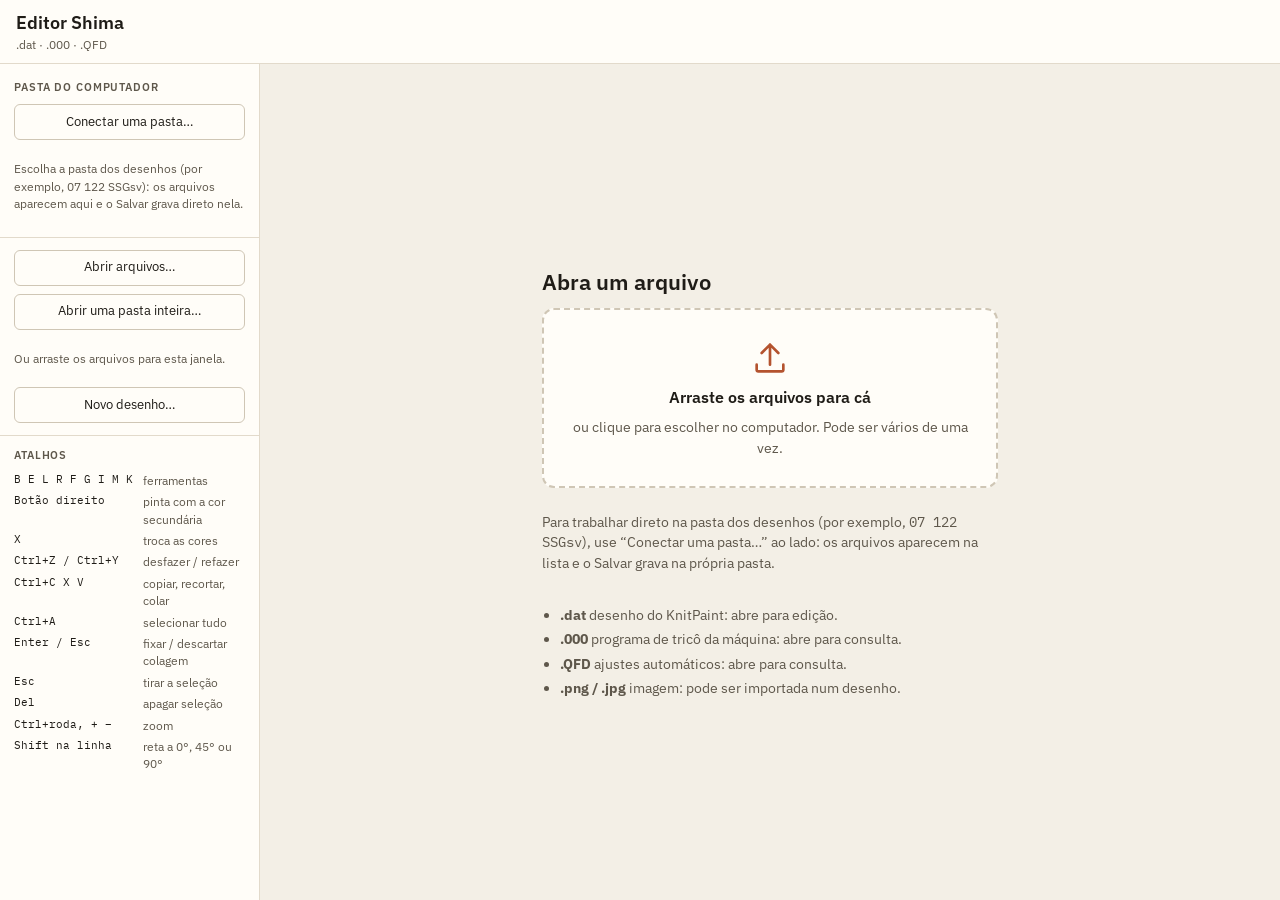
==== commit 7df540e5: "Editor: Esc tira a seleção e atualiza a barra de baixo O Esc tirava a seleção, mas a barra de baixo " ====
--- a/Editor Shima.html
+++ b/Editor Shima.html
@@ -756,6 +756,7 @@
       <dt>Ctrl+C X V</dt><dd>copiar, recortar, colar</dd>
       <dt>Ctrl+A</dt><dd>selecionar tudo</dd>
       <dt>Enter / Esc</dt><dd>fixar / descartar colagem</dd>
+      <dt>Esc</dt><dd>tirar a seleção</dd>
       <dt>Del</dt><dd>apagar seleção</dd>
       <dt>Ctrl+roda, + −</dt><dd>zoom</dd>
       <dt>Shift na linha</dt><dd>reta a 0°, 45° ou 90°</dd>
@@ -5979,6 +5980,8 @@
     if (a.flutuante) desfazer();
     else a.selecao = null;
     posicionarCaixas();
+    atualizarStatus();
+    atualizarBotoes();
   } else if (k === "x") trocarCores();
   else if (k === "+" || k === "=") passoZoom(1);
   else if (k === "-") passoZoom(-1);
